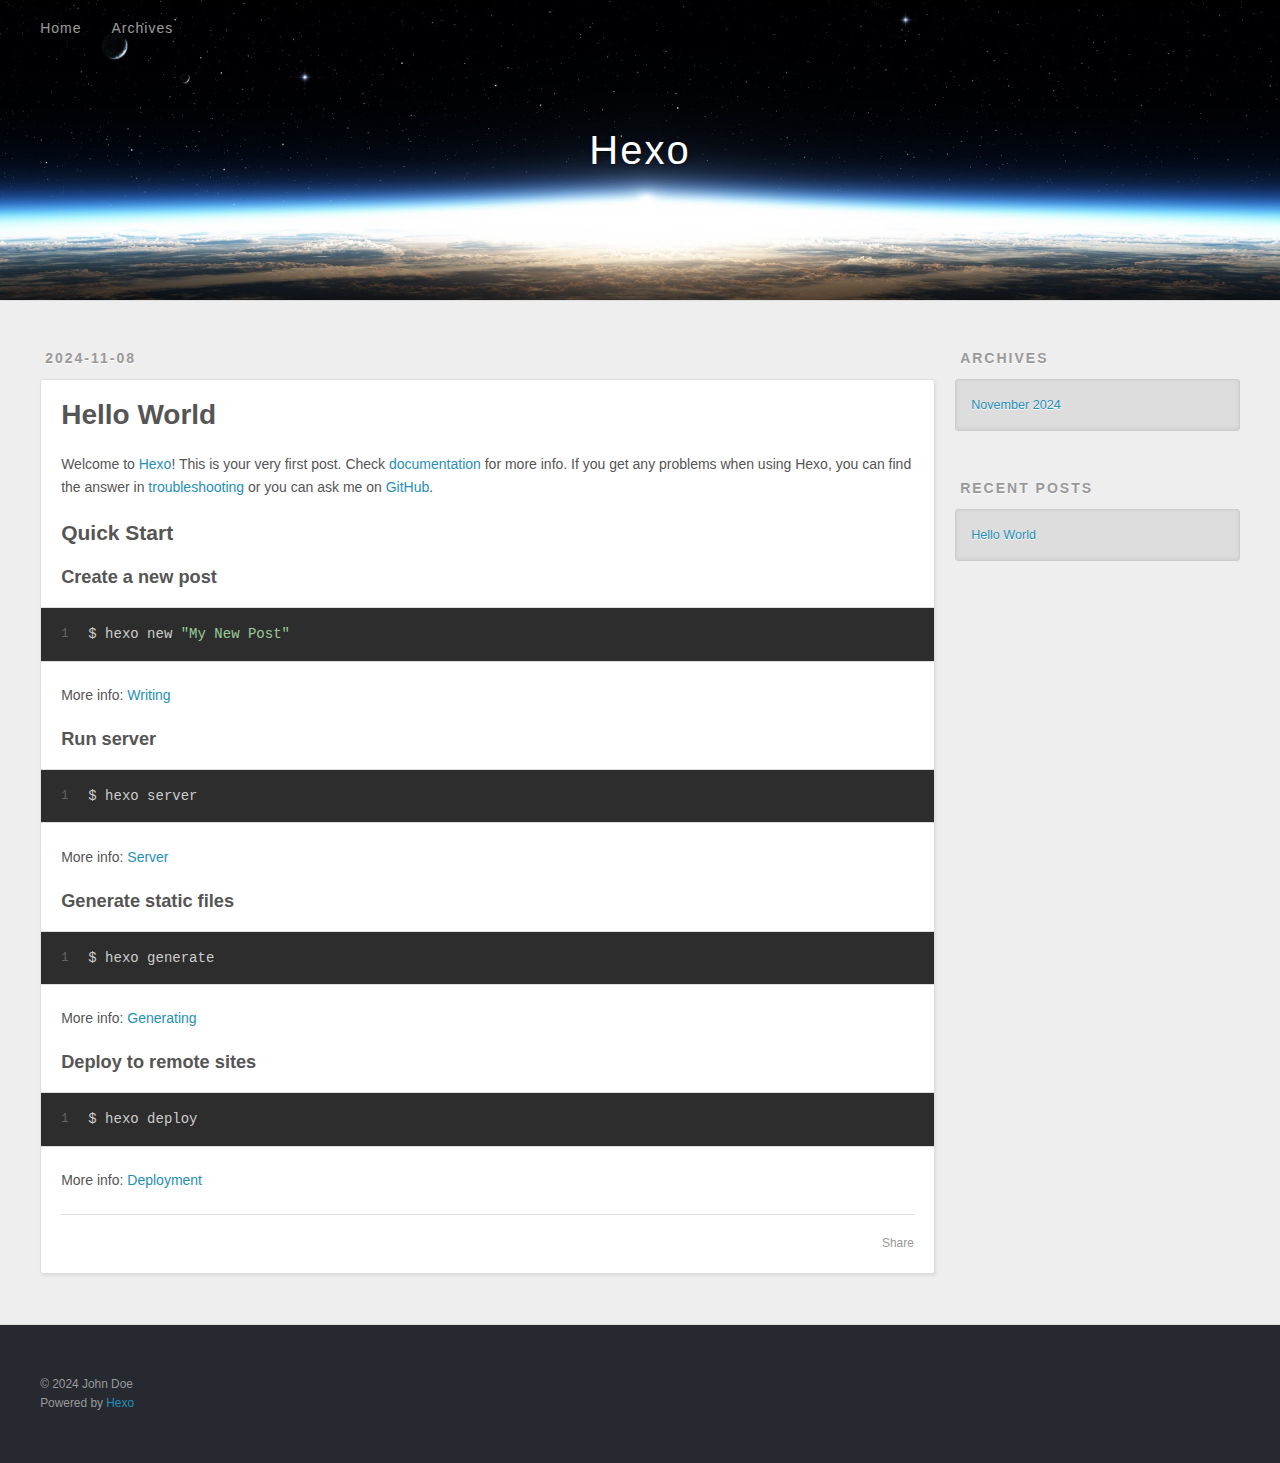
==== index.html @ 55f28c2e "Site updated: 2024-11-09 00:04:13" ====
<!DOCTYPE html>
<html>
<head>
  <meta charset="utf-8">
  
  
  <title>Hexo</title>
  <meta name="viewport" content="width=device-width, initial-scale=1, shrink-to-fit=no">
  <meta property="og:type" content="website">
<meta property="og:title" content="Hexo">
<meta property="og:url" content="http://example.com/index.html">
<meta property="og:site_name" content="Hexo">
<meta property="og:locale" content="en_US">
<meta property="article:author" content="John Doe">
<meta name="twitter:card" content="summary">
  
    <link rel="alternate" href="/atom.xml" title="Hexo" type="application/atom+xml">
  
  
    <link rel="shortcut icon" href="/favicon.png">
  
  
  
<link rel="stylesheet" href="/css/style.css">

  
    
<link rel="stylesheet" href="/fancybox/jquery.fancybox.min.css">

  
  
<meta name="generator" content="Hexo 7.3.0"></head>

<body>
  <div id="container">
    <div id="wrap">
      <header id="header">
  <div id="banner"></div>
  <div id="header-outer" class="outer">
    <div id="header-title" class="inner">
      <h1 id="logo-wrap">
        <a href="/" id="logo">Hexo</a>
      </h1>
      
    </div>
    <div id="header-inner" class="inner">
      <nav id="main-nav">
        <a id="main-nav-toggle" class="nav-icon"><span class="fa fa-bars"></span></a>
        
          <a class="main-nav-link" href="/">Home</a>
        
          <a class="main-nav-link" href="/archives">Archives</a>
        
      </nav>
      <nav id="sub-nav">
        
        
          <a class="nav-icon" href="/atom.xml" title="RSS Feed"><span class="fa fa-rss"></span></a>
        
        <a class="nav-icon nav-search-btn" title="Search"><span class="fa fa-search"></span></a>
      </nav>
      <div id="search-form-wrap">
        <form action="//google.com/search" method="get" accept-charset="UTF-8" class="search-form"><input type="search" name="q" class="search-form-input" placeholder="Search"><button type="submit" class="search-form-submit">&#xF002;</button><input type="hidden" name="sitesearch" value="http://example.com"></form>
      </div>
    </div>
  </div>
</header>

      <div class="outer">
        <section id="main">
  
    <article id="post-hello-world" class="h-entry article article-type-post" itemprop="blogPost" itemscope itemtype="https://schema.org/BlogPosting">
  <div class="article-meta">
    <a href="/2024/11/08/hello-world/" class="article-date">
  <time class="dt-published" datetime="2024-11-08T14:28:23.546Z" itemprop="datePublished">2024-11-08</time>
</a>
    
  </div>
  <div class="article-inner">
    
    
      <header class="article-header">
        
  
    <h1 itemprop="name">
      <a class="p-name article-title" href="/2024/11/08/hello-world/">Hello World</a>
    </h1>
  

      </header>
    
    <div class="e-content article-entry" itemprop="articleBody">
      
        <p>Welcome to <a target="_blank" rel="noopener" href="https://hexo.io/">Hexo</a>! This is your very first post. Check <a target="_blank" rel="noopener" href="https://hexo.io/docs/">documentation</a> for more info. If you get any problems when using Hexo, you can find the answer in <a target="_blank" rel="noopener" href="https://hexo.io/docs/troubleshooting.html">troubleshooting</a> or you can ask me on <a target="_blank" rel="noopener" href="https://github.com/hexojs/hexo/issues">GitHub</a>.</p>
<h2 id="Quick-Start"><a href="#Quick-Start" class="headerlink" title="Quick Start"></a>Quick Start</h2><h3 id="Create-a-new-post"><a href="#Create-a-new-post" class="headerlink" title="Create a new post"></a>Create a new post</h3><figure class="highlight bash"><table><tr><td class="gutter"><pre><span class="line">1</span><br></pre></td><td class="code"><pre><span class="line">$ hexo new <span class="string">&quot;My New Post&quot;</span></span><br></pre></td></tr></table></figure>

<p>More info: <a target="_blank" rel="noopener" href="https://hexo.io/docs/writing.html">Writing</a></p>
<h3 id="Run-server"><a href="#Run-server" class="headerlink" title="Run server"></a>Run server</h3><figure class="highlight bash"><table><tr><td class="gutter"><pre><span class="line">1</span><br></pre></td><td class="code"><pre><span class="line">$ hexo server</span><br></pre></td></tr></table></figure>

<p>More info: <a target="_blank" rel="noopener" href="https://hexo.io/docs/server.html">Server</a></p>
<h3 id="Generate-static-files"><a href="#Generate-static-files" class="headerlink" title="Generate static files"></a>Generate static files</h3><figure class="highlight bash"><table><tr><td class="gutter"><pre><span class="line">1</span><br></pre></td><td class="code"><pre><span class="line">$ hexo generate</span><br></pre></td></tr></table></figure>

<p>More info: <a target="_blank" rel="noopener" href="https://hexo.io/docs/generating.html">Generating</a></p>
<h3 id="Deploy-to-remote-sites"><a href="#Deploy-to-remote-sites" class="headerlink" title="Deploy to remote sites"></a>Deploy to remote sites</h3><figure class="highlight bash"><table><tr><td class="gutter"><pre><span class="line">1</span><br></pre></td><td class="code"><pre><span class="line">$ hexo deploy</span><br></pre></td></tr></table></figure>

<p>More info: <a target="_blank" rel="noopener" href="https://hexo.io/docs/one-command-deployment.html">Deployment</a></p>

      
    </div>
    <footer class="article-footer">
      <a data-url="http://example.com/2024/11/08/hello-world/" data-id="cm38u1qbd0000d4v806zza803" data-title="Hello World" class="article-share-link"><span class="fa fa-share">Share</span></a>
      
      
      
    </footer>
  </div>
  
</article>



  


</section>
        
          <aside id="sidebar">
  
    

  
    

  
    
  
    
  <div class="widget-wrap">
    <h3 class="widget-title">Archives</h3>
    <div class="widget">
      <ul class="archive-list"><li class="archive-list-item"><a class="archive-list-link" href="/archives/2024/11/">November 2024</a></li></ul>
    </div>
  </div>


  
    
  <div class="widget-wrap">
    <h3 class="widget-title">Recent Posts</h3>
    <div class="widget">
      <ul>
        
          <li>
            <a href="/2024/11/08/hello-world/">Hello World</a>
          </li>
        
      </ul>
    </div>
  </div>

  
</aside>
        
      </div>
      <footer id="footer">
  
  <div class="outer">
    <div id="footer-info" class="inner">
      
      &copy; 2024 John Doe<br>
      Powered by <a href="https://hexo.io/" target="_blank">Hexo</a>
    </div>
  </div>
</footer>

    </div>
    <nav id="mobile-nav">
  
    <a href="/" class="mobile-nav-link">Home</a>
  
    <a href="/archives" class="mobile-nav-link">Archives</a>
  
</nav>
    


<script src="/js/jquery-3.6.4.min.js"></script>



  
<script src="/fancybox/jquery.fancybox.min.js"></script>




<script src="/js/script.js"></script>





  </div>
</body>
</html>
---- css/style.css ----
body {
  width: 100%;
}
body:before,
body:after {
  content: "";
  display: table;
}
body:after {
  clear: both;
}
html,
body,
div,
span,
applet,
object,
iframe,
h1,
h2,
h3,
h4,
h5,
h6,
p,
blockquote,
pre,
a,
abbr,
acronym,
address,
big,
cite,
code,
del,
dfn,
em,
img,
ins,
kbd,
q,
s,
samp,
small,
strike,
strong,
sub,
sup,
tt,
var,
dl,
dt,
dd,
ol,
ul,
li,
fieldset,
form,
label,
legend,
table,
caption,
tbody,
tfoot,
thead,
tr,
th,
td {
  margin: 0;
  padding: 0;
  border: 0;
  outline: 0;
  font-weight: inherit;
  font-style: inherit;
  font-family: inherit;
  font-size: 100%;
  vertical-align: baseline;
}
body {
  line-height: 1;
  color: #000;
  background: #fff;
}
ol,
ul {
  list-style: none;
}
table {
  border-collapse: separate;
  border-spacing: 0;
  vertical-align: middle;
}
caption,
th,
td {
  text-align: left;
  font-weight: normal;
  vertical-align: middle;
}
a img {
  border: none;
}
input,
button {
  margin: 0;
  padding: 0;
}
input::-moz-focus-inner,
button::-moz-focus-inner {
  border: 0;
  padding: 0;
}
html,
body,
#container {
  height: 100%;
}
body {
  background: #eee;
  font: 14px -apple-system, BlinkMacSystemFont, "Segoe UI", "Roboto", "Oxygen", "Ubuntu", "Cantarell", "Fira Sans", "Droid Sans", "Helvetica Neue", sans-serif;
  -webkit-text-size-adjust: 100%;
}
.outer {
  max-width: 1220px;
  margin: 0 auto;
  padding: 0 20px;
}
.outer:before,
.outer:after {
  content: "";
  display: table;
}
.outer:after {
  clear: both;
}
.inner {
  display: inline;
  float: left;
  width: 98.33333333333333%;
  margin: 0 0.833333333333333%;
}
.left,
.alignleft {
  float: left;
}
.right,
.alignright {
  float: right;
}
.clear {
  clear: both;
}
#container {
  position: relative;
}
.mobile-nav-on {
  overflow: hidden;
}
#wrap {
  height: 100%;
  width: 100%;
  position: absolute;
  top: 0;
  left: 0;
  -webkit-transition: 0.2s ease-out;
  -moz-transition: 0.2s ease-out;
  -ms-transition: 0.2s ease-out;
  transition: 0.2s ease-out;
  z-index: 1;
  background: #eee;
}
.mobile-nav-on #wrap {
  left: 280px;
}
@media screen and (min-width: 768px) {
  #main {
    display: inline;
    float: left;
    width: 73.33333333333333%;
    margin: 0 0.833333333333333%;
  }
}
.article-date,
.article-category-link,
.archive-year,
.widget-title {
  text-decoration: none;
  text-transform: uppercase;
  letter-spacing: 2px;
  color: #999;
  margin-bottom: 1em;
  margin-left: 5px;
  line-height: 1em;
  text-shadow: 0 1px #fff;
  font-weight: bold;
}
.article-inner,
.archive-article-inner {
  background: #fff;
  -webkit-box-shadow: 1px 2px 3px #ddd;
  box-shadow: 1px 2px 3px #ddd;
  border: 1px solid #ddd;
  border-radius: 3px;
}
.article-entry h1,
.widget h1 {
  font-size: 2em;
}
.article-entry h2,
.widget h2 {
  font-size: 1.5em;
}
.article-entry h3,
.widget h3 {
  font-size: 1.3em;
}
.article-entry h4,
.widget h4 {
  font-size: 1.2em;
}
.article-entry h5,
.widget h5 {
  font-size: 1em;
}
.article-entry h6,
.widget h6 {
  font-size: 1em;
  color: #999;
}
.article-entry hr,
.widget hr {
  border: 1px dashed #ddd;
}
.article-entry strong,
.widget strong {
  font-weight: bold;
}
.article-entry em,
.widget em,
.article-entry cite,
.widget cite {
  font-style: italic;
}
.article-entry sup,
.widget sup,
.article-entry sub,
.widget sub {
  font-size: 0.75em;
  line-height: 0;
  position: relative;
  vertical-align: baseline;
}
.article-entry sup,
.widget sup {
  top: -0.5em;
}
.article-entry sub,
.widget sub {
  bottom: -0.2em;
}
.article-entry small,
.widget small {
  font-size: 0.85em;
}
.article-entry acronym,
.widget acronym,
.article-entry abbr,
.widget abbr {
  border-bottom: 1px dotted;
}
.article-entry ul,
.widget ul,
.article-entry ol,
.widget ol,
.article-entry dl,
.widget dl {
  margin: 0 20px;
  line-height: 1.6em;
}
.article-entry ul ul,
.widget ul ul,
.article-entry ol ul,
.widget ol ul,
.article-entry ul ol,
.widget ul ol,
.article-entry ol ol,
.widget ol ol {
  margin-top: 0;
  margin-bottom: 0;
}
.article-entry ul,
.widget ul {
  list-style: disc;
}
.article-entry ol,
.widget ol {
  list-style: decimal;
}
.article-entry dt,
.widget dt {
  font-weight: bold;
}
#header {
  height: 300px;
  position: relative;
  border-bottom: 1px solid #ddd;
}
#header:before,
#header:after {
  content: "";
  position: absolute;
  left: 0;
  right: 0;
  height: 40px;
}
#header:before {
  top: 0;
  background: -webkit-linear-gradient(rgba(0,0,0,0.2), transparent);
  background: -moz-linear-gradient(rgba(0,0,0,0.2), transparent);
  background: -ms-linear-gradient(rgba(0,0,0,0.2), transparent);
  background: linear-gradient(rgba(0,0,0,0.2), transparent);
}
#header:after {
  bottom: 0;
  background: -webkit-linear-gradient(transparent, rgba(0,0,0,0.2));
  background: -moz-linear-gradient(transparent, rgba(0,0,0,0.2));
  background: -ms-linear-gradient(transparent, rgba(0,0,0,0.2));
  background: linear-gradient(transparent, rgba(0,0,0,0.2));
}
#header-outer {
  height: 100%;
  position: relative;
}
#header-inner {
  position: relative;
  overflow: hidden;
}
#banner {
  position: absolute;
  top: 0;
  left: 0;
  width: 100%;
  height: 100%;
  background: url("images/banner.jpg") center #000;
  background-size: cover;
  z-index: -1;
}
#header-title {
  text-align: center;
  height: 40px;
  position: absolute;
  top: 50%;
  left: 0;
  margin-top: -20px;
}
#logo,
#subtitle {
  text-decoration: none;
  color: #fff;
  font-weight: 300;
  text-shadow: 0 1px 4px rgba(0,0,0,0.3);
}
#logo {
  font-size: 40px;
  line-height: 40px;
  letter-spacing: 2px;
}
#subtitle {
  font-size: 16px;
  line-height: 16px;
  letter-spacing: 1px;
}
#subtitle-wrap {
  margin-top: 16px;
}
#main-nav {
  float: left;
  margin-left: -15px;
}
.nav-icon,
.main-nav-link {
  float: left;
  color: #fff;
  opacity: 0.6;
  text-decoration: none;
  text-shadow: 0 1px rgba(0,0,0,0.2);
  -webkit-transition: opacity 0.2s;
  -moz-transition: opacity 0.2s;
  -ms-transition: opacity 0.2s;
  transition: opacity 0.2s;
  display: block;
  padding: 20px 15px;
}
.nav-icon:hover,
.main-nav-link:hover {
  opacity: 1;
}
.nav-icon {
  text-align: center;
  font-size: 14px;
  width: 14px;
  height: 14px;
  padding: 20px 15px;
  position: relative;
  cursor: pointer;
}
.main-nav-link {
  font-weight: 300;
  letter-spacing: 1px;
}
@media screen and (max-width: 479px) {
  .main-nav-link {
    display: none;
  }
}
#main-nav-toggle {
  display: none;
}
@media screen and (max-width: 479px) {
  #main-nav-toggle {
    display: block;
  }
}
#sub-nav {
  float: right;
  margin-right: -15px;
}
#search-form-wrap {
  position: absolute;
  top: 15px;
  width: 150px;
  height: 30px;
  right: -150px;
  opacity: 0;
  -webkit-transition: 0.2s ease-out;
  -moz-transition: 0.2s ease-out;
  -ms-transition: 0.2s ease-out;
  transition: 0.2s ease-out;
}
#search-form-wrap.on {
  opacity: 1;
  right: 0;
}
@media screen and (max-width: 479px) {
  #search-form-wrap {
    width: 100%;
    right: -100%;
  }
}
.search-form {
  position: absolute;
  top: 0;
  left: 0;
  right: 0;
  background: #fff;
  padding: 5px 15px;
  border-radius: 15px;
  -webkit-box-shadow: 0 0 10px rgba(0,0,0,0.3);
  box-shadow: 0 0 10px rgba(0,0,0,0.3);
}
.search-form-input {
  border: none;
  background: none;
  color: #555;
  width: 100%;
  font: 13px -apple-system, BlinkMacSystemFont, "Segoe UI", "Roboto", "Oxygen", "Ubuntu", "Cantarell", "Fira Sans", "Droid Sans", "Helvetica Neue", sans-serif;
  outline: none;
}
.search-form-input::-webkit-search-results-decoration,
.search-form-input::-webkit-search-cancel-button {
  -webkit-appearance: none;
}
.search-form-submit {
  position: absolute;
  top: 50%;
  right: 10px;
  margin-top: -7px;
  font: 13px ForkAwesome;
  border: none;
  background: none;
  color: #bbb;
  cursor: pointer;
}
.search-form-submit:hover,
.search-form-submit:focus {
  color: #777;
}
.article {
  margin: 50px 0;
}
.article-inner {
  overflow: hidden;
}
.article-meta:before,
.article-meta:after {
  content: "";
  display: table;
}
.article-meta:after {
  clear: both;
}
.article-date {
  float: left;
}
.article-category {
  float: left;
  line-height: 1em;
  color: #ccc;
  text-shadow: 0 1px #fff;
  margin-left: 8px;
}
.article-category:before {
  content: "\2022";
}
.article-category-link {
  margin: 0 12px 1em;
}
.article-header {
  padding: 20px 20px 0;
}
.article-title {
  text-decoration: none;
  font-size: 2em;
  font-weight: bold;
  color: #555;
  line-height: 1.1em;
  -webkit-transition: color 0.2s;
  -moz-transition: color 0.2s;
  -ms-transition: color 0.2s;
  transition: color 0.2s;
}
a.article-title:hover {
  color: #258fb8;
}
.article-entry {
  color: #555;
  padding: 0 20px;
}
.article-entry:before,
.article-entry:after {
  content: "";
  display: table;
}
.article-entry:after {
  clear: both;
}
.article-entry p,
.article-entry table {
  line-height: 1.6em;
  margin: 1.6em 0;
}
.article-entry h1,
.article-entry h2,
.article-entry h3,
.article-entry h4,
.article-entry h5,
.article-entry h6 {
  font-weight: bold;
}
.article-entry h1,
.article-entry h2,
.article-entry h3,
.article-entry h4,
.article-entry h5,
.article-entry h6 {
  line-height: 1.1em;
  margin: 1.1em 0;
}
.article-entry a {
  color: #258fb8;
  text-decoration: none;
}
.article-entry a:hover {
  text-decoration: underline;
}
.article-entry ul,
.article-entry ol,
.article-entry dl {
  margin-top: 1.6em;
  margin-bottom: 1.6em;
}
.article-entry img,
.article-entry video {
  max-width: 100%;
  height: auto;
  display: block;
  margin: auto;
}
.article-entry iframe {
  border: none;
}
.article-entry table {
  width: 100%;
  border-collapse: collapse;
  border-spacing: 0;
}
.article-entry th {
  font-weight: bold;
  border-bottom: 3px solid #ddd;
  padding-bottom: 0.5em;
}
.article-entry td {
  border-bottom: 1px solid #ddd;
  padding: 10px 0;
}
.article-entry blockquote {
  font-family: Georgia, "Times New Roman", serif;
  margin: 1.6em 20px;
  text-align: center;
}
.article-entry blockquote footer {
  font-size: 14px;
  margin: 1.6em 0;
  font-family: -apple-system, BlinkMacSystemFont, "Segoe UI", "Roboto", "Oxygen", "Ubuntu", "Cantarell", "Fira Sans", "Droid Sans", "Helvetica Neue", sans-serif;
}
.article-entry blockquote footer cite:before {
  content: "—";
  padding: 0 0.5em;
}
.article-entry .pullquote {
  text-align: left;
  width: 45%;
  margin: 0;
}
.article-entry .pullquote.left {
  margin-left: 0.5em;
  margin-right: 1em;
}
.article-entry .pullquote.right {
  margin-right: 0.5em;
  margin-left: 1em;
}
.article-entry .caption {
  color: #999;
  display: block;
  font-size: 0.9em;
  margin-top: 0.5em;
  position: relative;
  text-align: center;
}
.article-entry .video-container {
  position: relative;
  padding-top: 56.25%;
  height: 0;
  overflow: hidden;
}
.article-entry .video-container iframe,
.article-entry .video-container object,
.article-entry .video-container embed {
  position: absolute;
  top: 0;
  left: 0;
  width: 100%;
  height: 100%;
  margin-top: 0;
}
.article-more-link a {
  display: inline-block;
  line-height: 1em;
  padding: 6px 15px;
  border-radius: 15px;
  background: #eee;
  color: #999;
  text-shadow: 0 1px #fff;
  text-decoration: none;
}
.article-more-link a:hover {
  background: #258fb8;
  color: #fff;
  text-decoration: none;
  text-shadow: 0 1px #1e7293;
}
.article-footer {
  font-size: 0.85em;
  line-height: 1.6em;
  border-top: 1px solid #ddd;
  padding-top: 1.6em;
  margin: 0 20px 20px;
}
.article-footer:before,
.article-footer:after {
  content: "";
  display: table;
}
.article-footer:after {
  clear: both;
}
.article-footer a {
  color: #999;
  text-decoration: none;
}
.article-footer a:hover {
  color: #555;
}
.article-tag-list-item {
  float: left;
  margin-right: 10px;
}
.article-tag-list-link:before {
  content: "#";
}
.article-comment-link {
  float: right;
}
.article-comment-link:before {
  padding-right: 8px;
}
.article-share-link {
  cursor: pointer;
  float: right;
  margin-left: 20px;
}
.article-share-link:before {
  padding-right: 6px;
}
#article-nav {
  position: relative;
}
#article-nav:before,
#article-nav:after {
  content: "";
  display: table;
}
#article-nav:after {
  clear: both;
}
@media screen and (min-width: 768px) {
  #article-nav {
    margin: 50px 0;
  }
  #article-nav:before {
    width: 8px;
    height: 8px;
    position: absolute;
    top: 50%;
    left: 50%;
    margin-top: -4px;
    margin-left: -4px;
    content: "";
    border-radius: 50%;
    background: #ddd;
    -webkit-box-shadow: 0 1px 2px #fff;
    box-shadow: 0 1px 2px #fff;
  }
}
.article-nav-link-wrap {
  text-decoration: none;
  text-shadow: 0 1px #fff;
  color: #999;
  -webkit-box-sizing: border-box;
  -moz-box-sizing: border-box;
  box-sizing: border-box;
  margin-top: 50px;
  text-align: center;
  display: block;
}
.article-nav-link-wrap:hover {
  color: #555;
}
@media screen and (min-width: 768px) {
  .article-nav-link-wrap {
    width: 50%;
    margin-top: 0;
  }
}
@media screen and (min-width: 768px) {
  #article-nav-newer {
    float: left;
    text-align: right;
    padding-right: 20px;
  }
}
@media screen and (min-width: 768px) {
  #article-nav-older {
    float: right;
    text-align: left;
    padding-left: 20px;
  }
}
.article-nav-caption {
  text-transform: uppercase;
  letter-spacing: 2px;
  color: #ddd;
  line-height: 1em;
  font-weight: bold;
}
#article-nav-newer .article-nav-caption {
  margin-right: -2px;
}
.article-nav-title {
  font-size: 0.85em;
  line-height: 1.6em;
  margin-top: 0.5em;
}
.article-share-box {
  position: absolute;
  display: none;
  background: #fff;
  -webkit-box-shadow: 1px 2px 10px rgba(0,0,0,0.2);
  box-shadow: 1px 2px 10px rgba(0,0,0,0.2);
  border-radius: 3px;
  margin-left: -145px;
  overflow: hidden;
  z-index: 1;
}
.article-share-box.on {
  display: block;
}
.article-share-input {
  width: 100%;
  background: none;
  -webkit-box-sizing: border-box;
  -moz-box-sizing: border-box;
  box-sizing: border-box;
  font: 14px -apple-system, BlinkMacSystemFont, "Segoe UI", "Roboto", "Oxygen", "Ubuntu", "Cantarell", "Fira Sans", "Droid Sans", "Helvetica Neue", sans-serif;
  padding: 0 15px;
  color: #555;
  outline: none;
  border: 1px solid #ddd;
  border-radius: 3px 3px 0 0;
  height: 36px;
  line-height: 36px;
}
.article-share-links {
  background: #eee;
}
.article-share-links:before,
.article-share-links:after {
  content: "";
  display: table;
}
.article-share-links:after {
  clear: both;
}
.article-share-twitter,
.article-share-facebook,
.article-share-pinterest,
.article-share-linkedin {
  width: 50px;
  height: 36px;
  display: block;
  float: left;
  position: relative;
  color: #999;
  text-shadow: 0 1px #fff;
}
.article-share-twitter:before,
.article-share-facebook:before,
.article-share-pinterest:before,
.article-share-linkedin:before {
  font-size: 20px;
  width: 20px;
  height: 20px;
  position: absolute;
  top: 50%;
  left: 50%;
  margin-top: -10px;
  margin-left: -10px;
  text-align: center;
}
.article-share-twitter:hover,
.article-share-facebook:hover,
.article-share-pinterest:hover,
.article-share-linkedin:hover {
  color: #fff;
}
.article-share-twitter:hover {
  background: #00aced;
  text-shadow: 0 1px #008abe;
}
.article-share-facebook:hover {
  background: #3b5998;
  text-shadow: 0 1px #2f477a;
}
.article-share-pinterest:hover {
  background: #cb2027;
  text-shadow: 0 1px #a21a1f;
}
.article-share-linkedin:hover {
  background: #0077b5;
  text-shadow: 0 1px #005f91;
}
.article-gallery {
  background: #000;
  position: relative;
}
.article-gallery-photos {
  position: relative;
  overflow: hidden;
}
.article-gallery-img {
  display: none;
  max-width: 100%;
}
.article-gallery-img:first-child {
  display: block;
}
.article-gallery-img.loaded {
  position: absolute;
  display: block;
}
.article-gallery-img img {
  display: block;
  max-width: 100%;
  margin: 0 auto;
}
#comments {
  background: #fff;
  -webkit-box-shadow: 1px 2px 3px #ddd;
  box-shadow: 1px 2px 3px #ddd;
  padding: 20px;
  border: 1px solid #ddd;
  border-radius: 3px;
  margin: 50px 0;
}
#comments a {
  color: #258fb8;
}
.archives-wrap {
  margin: 50px 0;
}
.archives:before,
.archives:after {
  content: "";
  display: table;
}
.archives:after {
  clear: both;
}
.archive-year-wrap {
  margin-bottom: 1em;
}
.archives {
  -webkit-column-gap: 10px;
  -moz-column-gap: 10px;
  column-gap: 10px;
}
@media screen and (min-width: 480px) and (max-width: 767px) {
  .archives {
    -webkit-column-count: 2;
    -moz-column-count: 2;
    column-count: 2;
  }
}
@media screen and (min-width: 768px) {
  .archives {
    -webkit-column-count: 3;
    -moz-column-count: 3;
    column-count: 3;
  }
}
.archive-article {
  -webkit-column-break-inside: avoid;
  page-break-inside: avoid;
  overflow: hidden;
  break-inside: avoid-column;
}
.archive-article-inner {
  padding: 10px;
  margin-bottom: 15px;
}
.archive-article-title {
  text-decoration: none;
  font-weight: bold;
  color: #555;
  -webkit-transition: color 0.2s;
  -moz-transition: color 0.2s;
  -ms-transition: color 0.2s;
  transition: color 0.2s;
  line-height: 1.6em;
}
.archive-article-title:hover {
  color: #258fb8;
}
.archive-article-footer {
  margin-top: 1em;
}
.archive-article-date {
  color: #999;
  text-decoration: none;
  font-size: 0.85em;
  line-height: 1em;
  margin-bottom: 0.5em;
  display: block;
}
#page-nav {
  margin: 50px auto;
  background: #fff;
  -webkit-box-shadow: 1px 2px 3px #ddd;
  box-shadow: 1px 2px 3px #ddd;
  border: 1px solid #ddd;
  border-radius: 3px;
  text-align: center;
  color: #999;
  overflow: hidden;
}
#page-nav:before,
#page-nav:after {
  content: "";
  display: table;
}
#page-nav:after {
  clear: both;
}
#page-nav a,
#page-nav span {
  padding: 10px 20px;
  line-height: 1;
  height: 2ex;
}
#page-nav a {
  color: #999;
  text-decoration: none;
}
#page-nav a:hover {
  background: #999;
  color: #fff;
}
#page-nav .prev {
  float: left;
}
#page-nav .next {
  float: right;
}
#page-nav .page-number {
  display: inline-block;
}
@media screen and (max-width: 479px) {
  #page-nav .page-number {
    display: none;
  }
}
#page-nav .current {
  color: #555;
  font-weight: bold;
}
#page-nav .space {
  color: #ddd;
}
#footer {
  background: #262a30;
  padding: 50px 0;
  border-top: 1px solid #ddd;
  color: #999;
}
#footer a {
  color: #258fb8;
  text-decoration: none;
}
#footer a:hover {
  text-decoration: underline;
}
#footer-info {
  line-height: 1.6em;
  font-size: 0.85em;
}
.article-entry pre,
.article-entry .highlight {
  background: #2d2d2d;
  margin: 0 -20px;
  padding: 15px 20px;
  border-style: solid;
  border-color: #ddd;
  border-width: 1px 0;
  overflow: auto;
  color: #ccc;
  line-height: 22.400000000000002px;
}
.article-entry .highlight .gutter pre,
.article-entry .gist .gist-file .gist-data .line-numbers {
  color: #666;
  font-size: 0.85em;
}
.article-entry pre,
.article-entry code {
  font-family: "Source Code Pro", Consolas, Monaco, Menlo, Consolas, monospace;
}
.article-entry code {
  background: #eee;
  text-shadow: 0 1px #fff;
  padding: 0 0.3em;
}
.article-entry pre code {
  background: none;
  text-shadow: none;
  padding: 0;
}
.article-entry .highlight pre {
  border: none;
  margin: 0;
  padding: 0;
}
.article-entry .highlight table {
  margin: 0;
  width: auto;
}
.article-entry .highlight td {
  border: none;
  padding: 0;
}
.article-entry .highlight figcaption {
  font-size: 0.85em;
  color: #999;
  line-height: 1em;
  margin-bottom: 1em;
}
.article-entry .highlight figcaption:before,
.article-entry .highlight figcaption:after {
  content: "";
  display: table;
}
.article-entry .highlight figcaption:after {
  clear: both;
}
.article-entry .highlight figcaption a {
  float: right;
}
.article-entry .highlight .gutter {
  -moz-user-select: none;
  -ms-user-select: none;
  -webkit-user-select: none;
  -webkit-user-select: none;
  -moz-user-select: none;
  -ms-user-select: none;
  user-select: none;
}
.article-entry .highlight .gutter pre {
  text-align: right;
  padding-right: 20px;
}
.article-entry .highlight .line {
  height: 22.400000000000002px;
}
.article-entry .highlight .line.marked {
  background: #515151;
}
.article-entry .gist {
  margin: 0 -20px;
  border-style: solid;
  border-color: #ddd;
  border-width: 1px 0;
  background: #2d2d2d;
  padding: 15px 20px 15px 0;
}
.article-entry .gist .gist-file {
  border: none;
  font-family: "Source Code Pro", Consolas, Monaco, Menlo, Consolas, monospace;
  margin: 0;
}
.article-entry .gist .gist-file .gist-data {
  background: none;
  border: none;
}
.article-entry .gist .gist-file .gist-data .line-numbers {
  background: none;
  border: none;
  padding: 0 20px 0 0;
}
.article-entry .gist .gist-file .gist-data .line-data {
  padding: 0 !important;
}
.article-entry .gist .gist-file .highlight {
  margin: 0;
  padding: 0;
  border: none;
}
.article-entry .gist .gist-file .gist-meta {
  background: #2d2d2d;
  color: #999;
  font: 0.85em -apple-system, BlinkMacSystemFont, "Segoe UI", "Roboto", "Oxygen", "Ubuntu", "Cantarell", "Fira Sans", "Droid Sans", "Helvetica Neue", sans-serif;
  text-shadow: 0 0;
  padding: 0;
  margin-top: 1em;
  margin-left: 20px;
}
.article-entry .gist .gist-file .gist-meta a {
  color: #258fb8;
  font-weight: normal;
}
.article-entry .gist .gist-file .gist-meta a:hover {
  text-decoration: underline;
}
pre .comment,
pre .title {
  color: #999;
}
pre .variable,
pre .attribute,
pre .tag,
pre .regexp,
pre .ruby .constant,
pre .xml .tag .title,
pre .xml .pi,
pre .xml .doctype,
pre .html .doctype,
pre .css .id,
pre .css .class,
pre .css .pseudo {
  color: #f2777a;
}
pre .number,
pre .preprocessor,
pre .built_in,
pre .literal,
pre .params,
pre .constant {
  color: #f99157;
}
pre .class,
pre .ruby .class .title,
pre .css .rules .attribute {
  color: #9c9;
}
pre .string,
pre .value,
pre .inheritance,
pre .header,
pre .ruby .symbol,
pre .xml .cdata {
  color: #9c9;
}
pre .css .hexcolor {
  color: #6cc;
}
pre .function,
pre .python .decorator,
pre .python .title,
pre .ruby .function .title,
pre .ruby .title .keyword,
pre .perl .sub,
pre .javascript .title,
pre .coffeescript .title {
  color: #69c;
}
pre .keyword,
pre .javascript .function {
  color: #c9c;
}
@media screen and (max-width: 479px) {
  #mobile-nav {
    position: absolute;
    top: 0;
    left: 0;
    width: 280px;
    height: 100%;
    background: #191919;
    border-right: 1px solid #fff;
  }
}
@media screen and (max-width: 479px) {
  .mobile-nav-link {
    display: block;
    color: #999;
    text-decoration: none;
    padding: 15px 20px;
    font-weight: bold;
  }
  .mobile-nav-link:hover {
    color: #fff;
  }
}
@media screen and (min-width: 768px) {
  #sidebar {
    display: inline;
    float: left;
    width: 23.333333333333332%;
    margin: 0 0.833333333333333%;
  }
}
.widget-wrap {
  margin: 50px 0;
}
.widget {
  color: #777;
  text-shadow: 0 1px #fff;
  background: #ddd;
  -webkit-box-shadow: 0 -1px 4px #ccc inset;
  box-shadow: 0 -1px 4px #ccc inset;
  border: 1px solid #ccc;
  padding: 15px;
  border-radius: 3px;
}
.widget a {
  color: #258fb8;
  text-decoration: none;
}
.widget a:hover {
  text-decoration: underline;
}
.widget ul ul,
.widget ol ul,
.widget dl ul,
.widget ul ol,
.widget ol ol,
.widget dl ol,
.widget ul dl,
.widget ol dl,
.widget dl dl {
  margin-left: 15px;
  list-style: disc;
}
.widget {
  line-height: 1.6em;
  word-wrap: break-word;
  font-size: 0.9em;
}
.widget ul,
.widget ol {
  list-style: none;
  margin: 0;
}
.widget ul ul,
.widget ol ul,
.widget ul ol,
.widget ol ol {
  margin: 0 20px;
}
.widget ul ul,
.widget ol ul {
  list-style: disc;
}
.widget ul ol,
.widget ol ol {
  list-style: decimal;
}
.category-list-count,
.tag-list-count,
.archive-list-count {
  padding-left: 5px;
  color: #999;
  font-size: 0.85em;
}
.category-list-count:before,
.tag-list-count:before,
.archive-list-count:before {
  content: "(";
}
.category-list-count:after,
.tag-list-count:after,
.archive-list-count:after {
  content: ")";
}
.tagcloud a {
  margin-right: 5px;
  display: inline-block;
}
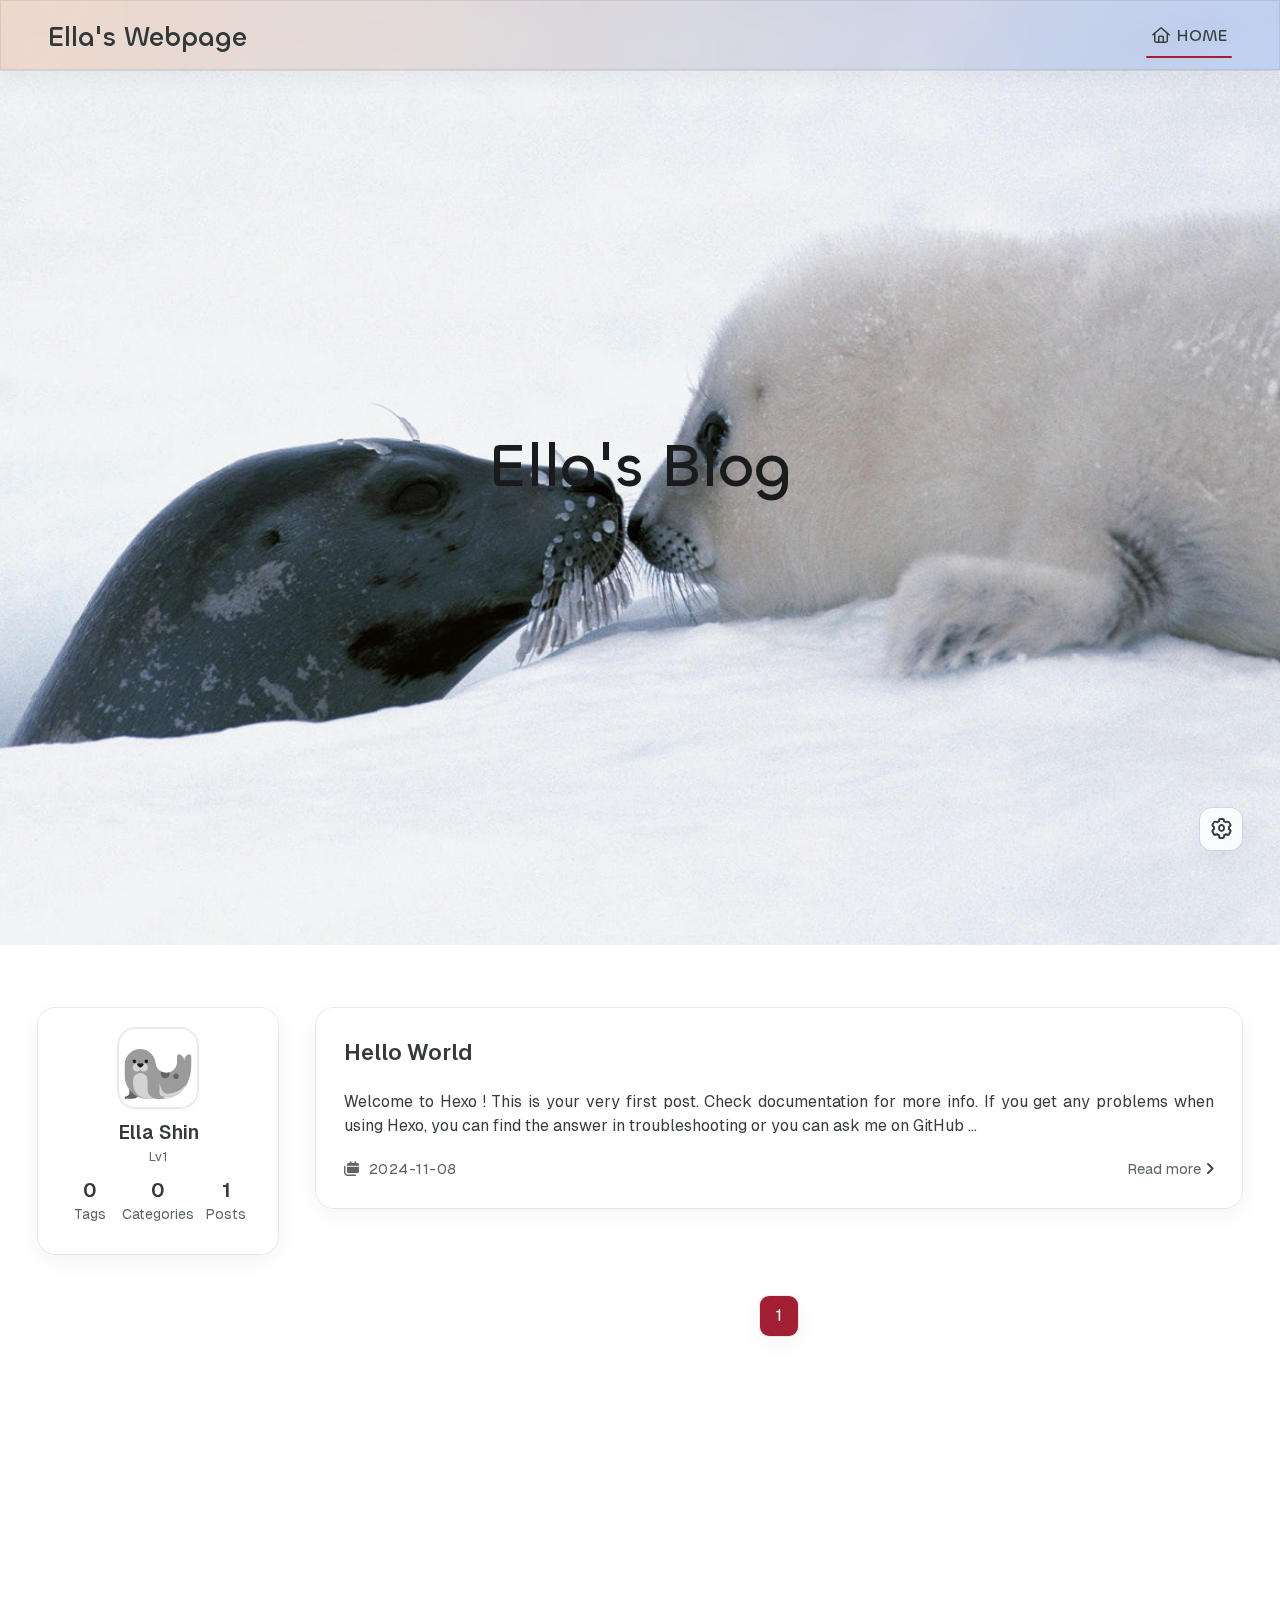
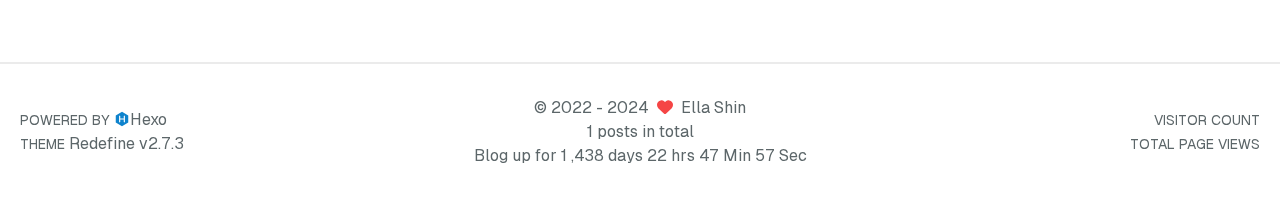
==== commit 55842b41: "Site updated: 2024-11-09 17:59:15" ====
--- a/index.html
+++ b/index.html
@@ -1,205 +1,630 @@
 <!DOCTYPE html>
-<html>
+<html lang="en">
 <head>
-  <meta charset="utf-8">
+    <meta charset="utf-8">
+    <meta name="viewport" content="width=device-width, initial-scale=1">
+    <meta name="keywords" content="Hexo Theme Redefine">
+    
+    <meta name="author" content="Ella Shin">
+    <!-- preconnect -->
+    <link rel="preconnect" href="https://fonts.googleapis.com">
+    <link rel="preconnect" href="https://fonts.gstatic.com" crossorigin>
+
+    
+    <!--- Seo Part-->
+    
+    <link rel="canonical" href="http://example.com/"/>
+    <meta name="robots" content="index,follow">
+    <meta name="googlebot" content="index,follow">
+    <meta name="revisit-after" content="1 days">
+    
+        <meta name="description" content="Lovely girl">
+<meta property="og:type" content="website">
+<meta property="og:title" content="Ella&#39;s Webpage">
+<meta property="og:url" content="http://example.com/index.html">
+<meta property="og:site_name" content="Ella&#39;s Webpage">
+<meta property="og:description" content="Lovely girl">
+<meta property="og:locale" content="en_US">
+<meta property="article:author" content="Ella Shin">
+<meta name="twitter:card" content="summary">
+    
+    
+    <!--- Icon Part-->
+    <link rel="icon" type="image/png" href="/images/greyseal.svg" sizes="192x192">
+    <link rel="apple-touch-icon" sizes="180x180" href="/images/greyseal.svg">
+    <meta name="theme-color" content="#A31F34">
+    <link rel="shortcut icon" href="/images/greyseal.svg">
+    <!--- Page Info-->
+    
+    <title>
+        
+            Ella&#39;s Webpage - Welcome to Ella&#39;s blog
+        
+    </title>
+
+    
+<link rel="stylesheet" href="/fonts/Chillax/chillax.css">
+
+
+    <!--- Inject Part-->
+    
+
+    
+<link rel="stylesheet" href="/css/style.css">
+
+
+    
+        
+<link rel="stylesheet" href="/assets/build/styles.css">
+
+    
+
+    
+<link rel="stylesheet" href="/fonts/GeistMono/geist-mono.css">
+
+    
+<link rel="stylesheet" href="/fonts/Geist/geist.css">
+
+    <!--- Font Part-->
+    
+    
+    
+    
+    
+    
+
+    <script id="hexo-configurations">
+    window.config = {"hostname":"example.com","root":"/","language":"en"};
+    window.theme = {"articles":{"style":{"font_size":"16px","line_height":1.5,"image_border_radius":"14px","image_alignment":"center","image_caption":false,"link_icon":true,"title_alignment":"left","headings_top_spacing":{"h1":"3.2rem","h2":"2.4rem","h3":"1.9rem","h4":"1.6rem","h5":"1.4rem","h6":"1.3rem"}},"word_count":{"enable":true,"count":true,"min2read":true},"author_label":{"enable":true,"auto":false,"list":[]},"code_block":{"copy":true,"style":"mac","highlight_theme":{"light":"github","dark":"vs2015"},"font":{"enable":false,"family":null,"url":null}},"toc":{"enable":true,"max_depth":3,"number":false,"expand":true,"init_open":true},"copyright":{"enable":true,"default":"cc_by_nc_sa"},"lazyload":true,"recommendation":{"enable":false,"title":"推荐阅读","limit":3,"mobile_limit":2,"placeholder":"/images/wallhaven-wqery6-light.webp","skip_dirs":[]}},"colors":{"primary":"#A31F34","secondary":null,"default_mode":"light"},"global":{"fonts":{"chinese":{"enable":false,"family":null,"url":null},"english":{"enable":false,"family":null,"url":null},"title":{"enable":false,"family":null,"url":null}},"content_max_width":"1000px","sidebar_width":"210px","hover":{"shadow":true,"scale":false},"scroll_progress":{"bar":false,"percentage":true},"website_counter":{"url":"https://cn.vercount.one/js","enable":true,"site_pv":true,"site_uv":true,"post_pv":true},"single_page":true,"preloader":{"enable":false,"custom_message":null},"open_graph":true,"google_analytics":{"enable":false,"id":null}},"home_banner":{"enable":true,"style":"fixed","image":{"light":"/images/seal2.jpg","dark":"/images/seal2.jpg"},"title":"Ella's Blog","subtitle":{"text":[],"hitokoto":{"enable":false,"show_author":false,"api":"https://v1.hitokoto.cn"},"typing_speed":100,"backing_speed":80,"starting_delay":500,"backing_delay":1500,"loop":true,"smart_backspace":true},"text_color":{"light":"#1a1b1c","dark":"#1a1b1c"},"text_style":{"title_size":"3.8rem","subtitle_size":"1.5rem","line_height":1.2},"custom_font":{"enable":false,"family":null,"url":null},"social_links":{"enable":false,"style":"default","links":{"github":null,"instagram":null,"zhihu":null,"twitter":null,"email":null},"qrs":{"weixin":null}}},"plugins":{"feed":{"enable":false},"aplayer":{"enable":false,"type":"fixed","audios":[{"name":null,"artist":null,"url":null,"cover":null,"lrc":null}]},"mermaid":{"enable":false,"version":"9.3.0"}},"version":"2.7.3","navbar":{"auto_hide":false,"color":{"left":"#f78736","right":"#367df7","transparency":35},"width":{"home":"1200px","pages":"1000px"},"links":{"Home":{"path":"/","icon":"fa-regular fa-house"}},"search":{"enable":false,"preload":true}},"page_templates":{"friends_column":2,"tags_style":"blur"},"home":{"sidebar":{"enable":true,"position":"left","first_item":"menu","announcement":null,"show_on_mobile":true,"links":null},"article_date_format":"auto","excerpt_length":200,"categories":{"enable":true,"limit":3},"tags":{"enable":true,"limit":3}},"footerStart":"2022/8/17 11:45:14"};
+    window.lang_ago = {"second":"%s seconds ago","minute":"%s minutes ago","hour":"%s hours ago","day":"%s days ago","week":"%s weeks ago","month":"%s months ago","year":"%s years ago"};
+    window.data = {"masonry":false};
+  </script>
+    
+    <!--- Fontawesome Part-->
+    
+<link rel="stylesheet" href="/fontawesome/fontawesome.min.css">
+
+    
+<link rel="stylesheet" href="/fontawesome/brands.min.css">
+
+    
+<link rel="stylesheet" href="/fontawesome/solid.min.css">
+
+    
+<link rel="stylesheet" href="/fontawesome/regular.min.css">
+
+    
+    
+    
+    
+<meta name="generator" content="Hexo 7.3.0"></head>
+
+
+<body>
+<div class="progress-bar-container">
+    
+
+    
+        <span class="pjax-progress-bar"></span>
+<!--        <span class="swup-progress-icon">-->
+<!--            <i class="fa-solid fa-circle-notch fa-spin"></i>-->
+<!--        </span>-->
+    
+</div>
+
+
+
+<main class="page-container" id="swup">
+
+    
+        
+    <style>
+        .home-banner-container {
+            background: none !important;
+        }
+        .home-article-item,
+        .sidebar-links,
+        .sidebar-content,
+        a.page-number,
+        a.extend,
+        .sidebar-links .links:hover,
+        .right-bottom-tools,
+        footer.footer {
+            background-color: var(--background-color-transparent-80) !important;
+        }
+        .right-bottom-tools:hover,
+        a.page-number:hover,
+        a.extend:hover {
+            background-color: var(--primary-color) !important;
+        }
+        .site-info,
+        .home-article-sticky-label {
+            background-color: var(--background-color-transparent-15) !important;
+        }
+        .home-article-sticky-label {
+            backdrop-filter: none !important;
+        }
+    </style>
+    <div class="home-banner-background transition-fade fixed top-0 left-0 w-screen h-screen scale-125 sm:scale-110 box-border will-change-transform bg-cover">
+        <img src="/images/seal2.jpg" alt="home-banner-background" class="w-full h-full object-cover dark:hidden">
+        <img src="/images/seal2.jpg" alt="home-banner-background" class="w-full h-full object-cover hidden dark:block">
+    </div>
+
+
+<div class="home-banner-container flex justify-center items-center transition-fade relative">
+    
+    <div class="content mt-8 flex flex-col justify-center items-center">
+        <div class="description flex flex-col justify-center items-center w-screen font-medium text-center"
+        
+        >
+            Ella's Blog
+            
+            
+                <p><i id="subtitle"></i></p>
+            
+        </div>
+        
+    </div>
+    <script>
+        const scrollToMain = ()=> {
+            console.log('scroll');
+            const target = document.querySelector('.main-content-container');
+            target.scrollIntoView({ behavior: 'smooth'});
+        }
+    </script>
+</div>
+    
+
+    <div class="main-content-container flex flex-col justify-between min-h-dvh">
+
+
+        <div class="main-content-header">
+            <header class="navbar-container px-6 md:px-12">
+    <div class="navbar-content transition-navbar has-home-banner">
+        <div class="left">
+            
+            <a class="logo-title" href="/">
+                <h1>
+                Ella&#39;s Webpage
+                </h1>
+            </a>
+        </div>
+
+        <div class="right">
+            <!-- PC -->
+            <div class="desktop">
+                <ul class="navbar-list">
+                    
+                        
+                            
+
+                            <li class="navbar-item">
+                                <!-- Menu -->
+                                <a class="active"
+                                   href="/"
+                                        >
+                                    <i class="fa-regular fa-house fa-fw"></i>
+                                    HOME
+                                    
+                                </a>
+
+                                <!-- Submenu -->
+                                
+                            </li>
+                    
+                    
+                </ul>
+            </div>
+            <!-- Mobile -->
+            <div class="mobile">
+                
+                <div class="icon-item navbar-bar">
+                    <div class="navbar-bar-middle"></div>
+                </div>
+            </div>
+        </div>
+    </div>
+
+    <!-- Mobile sheet -->
+    <div class="navbar-drawer h-dvh w-full absolute top-0 left-0 bg-background-color flex flex-col justify-between">
+        <ul class="drawer-navbar-list flex flex-col px-4 justify-center items-start">
+            
+                
+                    
+
+                    <li class="drawer-navbar-item text-base my-1.5 flex flex-col w-full">
+                        
+                        <a class="py-1.5 px-2 flex flex-row items-center justify-between gap-1 hover:!text-primary active:!text-primary text-2xl font-semibold group border-b border-border-color hover:border-primary w-full active"
+                           href="/"
+                        >
+                            <span>
+                                HOME
+                            </span>
+                            
+                                <i class="fa-regular fa-house fa-sm fa-fw"></i>
+                            
+                        </a>
+                        
+
+                        
+                    </li>
+            
+
+            
+            
+        </ul>
+
+        <div class="statistics flex justify-around my-2.5">
+    <a class="item tag-count-item flex flex-col justify-center items-center w-20" href="/tags">
+        <div class="number text-2xl sm:text-xl text-second-text-color font-semibold">0</div>
+        <div class="label text-third-text-color text-sm">Tags</div>
+    </a>
+    <a class="item tag-count-item flex flex-col justify-center items-center w-20" href="/categories">
+        <div class="number text-2xl sm:text-xl text-second-text-color font-semibold">0</div>
+        <div class="label text-third-text-color text-sm">Categories</div>
+    </a>
+    <a class="item tag-count-item flex flex-col justify-center items-center w-20" href="/archives">
+        <div class="number text-2xl sm:text-xl text-second-text-color font-semibold">1</div>
+        <div class="label text-third-text-color text-sm">Posts</div>
+    </a>
+</div>
+    </div>
+
+    <div class="window-mask"></div>
+
+</header>
+
+
+        </div>
+
+        <div class="main-content-body">
+
+            
+                <div class="home-sidebar-container">
+    <div class="sticky-container sticky">
+        
+        
+            
+            <div class="sidebar-content" >
+                <div class="avatar flex justify-center">
+    <img src="/images/greyseal.svg">
+</div>
+                <div class="author flex flex-col justify-center my-2.5 mx-0">
+    <div class="name">Ella Shin</div>
+    
+        <div class="label">Lv1</div>
+    
+</div>
+                <div class="statistics flex justify-around my-2.5">
+    <a class="item tag-count-item flex flex-col justify-center items-center w-20" href="/tags">
+        <div class="number text-2xl sm:text-xl text-second-text-color font-semibold">0</div>
+        <div class="label text-third-text-color text-sm">Tags</div>
+    </a>
+    <a class="item tag-count-item flex flex-col justify-center items-center w-20" href="/categories">
+        <div class="number text-2xl sm:text-xl text-second-text-color font-semibold">0</div>
+        <div class="label text-third-text-color text-sm">Categories</div>
+    </a>
+    <a class="item tag-count-item flex flex-col justify-center items-center w-20" href="/archives">
+        <div class="number text-2xl sm:text-xl text-second-text-color font-semibold">1</div>
+        <div class="label text-third-text-color text-sm">Posts</div>
+    </a>
+</div>
+            </div>
+        
+
+    </div>
+</div>
+
+            
+
+            <div class="main-content">
+
+                
+                    <div class="home-content-container">
+    <ul class="home-article-list">
+        
+            <li class="home-article-item">
+
+                
+
+                
+
+                
+                <div class="flex flex-col gap-5 px-7 pb-7 pt-7">
+                    <h3 class="home-article-title">
+                        <a href="/2024/11/08/hello-world/">
+                            Hello World
+                        </a>
+                    </h3>
+
+                    <div class="home-article-content markdown-body">
+                        
+                            
+                            Welcome to Hexo ! This is your very first post. Check documentation  for more info. If you get any problems when using Hexo, you can find the answer in troubleshooting  or you can ask me on GitHub ...
+                        
+                    </div>
+
+                    <div class="home-article-meta-info-container">
+    <div class="home-article-meta-info">
+        <span><i class="fa-solid fa-calendars"></i>&nbsp;
+            <span class="home-article-date" data-date="Fri Nov 08 2024 23:28:23 GMT+0900">
+                
+                    2024-11-08
+                
+            </span>
+        </span>
+        
+        
+    </div>
+
+    <a href="/2024/11/08/hello-world/">Read more<span class="seo-reader-text">Hello World</span>&nbsp;<i class="fa-solid fa-angle-right"></i></a>
+</div>
+
+                </div>
+            </li>
+        
+    </ul>
+
+    <div class="home-paginator px-7 py-5">
+        <div class="paginator">
+    <span class="page-number current">1</span>
+</div>
+
+    </div>
+</div>
+
+                    <div class="comment-container pjax"></div>
+                
+
+            </div>
+
+            
+
+        </div>
+
+        <div class="main-content-footer">
+            <footer class="footer mt-5 py-5 h-auto text-base text-third-text-color relative border-t-2 border-t-border-color">
+    <div class="info-container py-3 text-center">
+        
+        <div class="text-center">
+            &copy;
+            
+              <span>2022</span>
+              -
+            
+            2024&nbsp;&nbsp;<i class="fa-solid fa-heart fa-beat" style="--fa-animation-duration: 0.5s; color: #f54545"></i>&nbsp;&nbsp;<a href="/">Ella Shin</a>
+            
+                
+                <p class="post-count space-x-0.5">
+                    <span>
+                        1 posts in total
+                    </span>
+                    
+                </p>
+            
+        </div>
+        
+            <script data-swup-reload-script src="https://cn.vercount.one/js"></script>
+            <div class="relative text-center lg:absolute lg:right-[20px] lg:top-1/2 lg:-translate-y-1/2 lg:text-right">
+                
+                    <span id="busuanzi_container_site_uv" class="lg:!block">
+                        <span class="text-sm">VISITOR COUNT</span>
+                        <span id="busuanzi_value_site_uv"></span>
+                    </span>
+                
+                
+                    <span id="busuanzi_container_site_pv" class="lg:!block">
+                        <span class="text-sm">TOTAL PAGE VIEWS</span>
+                        <span id="busuanzi_value_site_pv"></span>
+                    </span>
+                
+            </div>
+        
+        <div class="relative text-center lg:absolute lg:left-[20px] lg:top-1/2 lg:-translate-y-1/2 lg:text-left">
+            <span class="lg:block text-sm">POWERED BY <?xml version="1.0" encoding="utf-8"?><!DOCTYPE svg PUBLIC "-//W3C//DTD SVG 1.1//EN" "http://www.w3.org/Graphics/SVG/1.1/DTD/svg11.dtd"><svg class="relative top-[2px] inline-block align-baseline" version="1.1" id="圖層_1" xmlns="http://www.w3.org/2000/svg" xmlns:xlink="http://www.w3.org/1999/xlink" x="0px" y="0px" width="1rem" height="1rem" viewBox="0 0 512 512" enable-background="new 0 0 512 512" xml:space="preserve"><path fill="#0E83CD" d="M256.4,25.8l-200,115.5L56,371.5l199.6,114.7l200-115.5l0.4-230.2L256.4,25.8z M349,354.6l-18.4,10.7l-18.6-11V275H200v79.6l-18.4,10.7l-18.6-11v-197l18.5-10.6l18.5,10.8V237h112v-79.6l18.5-10.6l18.5,10.8V354.6z"/></svg><a target="_blank" class="text-base" href="https://hexo.io">Hexo</a></span>
+            <span class="text-sm lg:block">THEME&nbsp;<a class="text-base" target="_blank" href="https://github.com/EvanNotFound/hexo-theme-redefine">Redefine v2.7.3</a></span>
+        </div>
+        
+        
+            <div>
+                Blog up for <span class="odometer" id="runtime_days" ></span> days <span class="odometer" id="runtime_hours"></span> hrs <span class="odometer" id="runtime_minutes"></span> Min <span class="odometer" id="runtime_seconds"></span> Sec
+            </div>
+        
+        
+            <script data-swup-reload-script>
+                try {
+                    function odometer_init() {
+                    const elements = document.querySelectorAll('.odometer');
+                    elements.forEach(el => {
+                        new Odometer({
+                            el,
+                            format: '( ddd).dd',
+                            duration: 200
+                        });
+                    });
+                    }
+                    odometer_init();
+                } catch (error) {}
+            </script>
+        
+        
+        
+    </div>  
+</footer>
+        </div>
+    </div>
+
+    
+
+    <div class="right-side-tools-container">
+        <div class="side-tools-container">
+    <ul class="hidden-tools-list">
+        <li class="right-bottom-tools tool-font-adjust-plus flex justify-center items-center">
+            <i class="fa-regular fa-magnifying-glass-plus"></i>
+        </li>
+
+        <li class="right-bottom-tools tool-font-adjust-minus flex justify-center items-center">
+            <i class="fa-regular fa-magnifying-glass-minus"></i>
+        </li>
+
+        <li class="right-bottom-tools tool-dark-light-toggle flex justify-center items-center">
+            <i class="fa-regular fa-moon"></i>
+        </li>
+
+        <!-- rss -->
+        
+
+        
+
+        <li class="right-bottom-tools tool-scroll-to-bottom flex justify-center items-center">
+            <i class="fa-regular fa-arrow-down"></i>
+        </li>
+    </ul>
+
+    <ul class="visible-tools-list">
+        <li class="right-bottom-tools toggle-tools-list flex justify-center items-center">
+            <i class="fa-regular fa-cog fa-spin"></i>
+        </li>
+        
+            <li class="right-bottom-tools tool-scroll-to-top flex justify-center items-center">
+                <i class="arrow-up fas fa-arrow-up"></i>
+                <span class="percent"></span>
+            </li>
+        
+        
+    </ul>
+</div>
+
+    </div>
+
+    <div class="image-viewer-container">
+    <img src="">
+</div>
+
+
+    
+
+</main>
+
+
+    
+<script src="/js/libs/Swup.min.js"></script>
+
+<script src="/js/libs/SwupSlideTheme.min.js"></script>
+
+<script src="/js/libs/SwupScriptsPlugin.min.js"></script>
+
+<script src="/js/libs/SwupProgressPlugin.min.js"></script>
+
+<script src="/js/libs/SwupScrollPlugin.min.js"></script>
+
+<script src="/js/libs/SwupPreloadPlugin.min.js"></script>
+
+<script>
+    const swup = new Swup({
+        plugins: [
+            new SwupScriptsPlugin({
+                optin: true,
+            }),
+            new SwupProgressPlugin(),
+            new SwupScrollPlugin({
+                offset: 80,
+            }),
+            new SwupSlideTheme({
+                mainElement: ".main-content-body",
+            }),
+            new SwupPreloadPlugin(),
+        ],
+        containers: ["#swup"],
+    });
+</script>
+
+
+
+
+
+
+
+
+<script src="/js/tools/imageViewer.js" type="module"></script>
+
+<script src="/js/utils.js" type="module"></script>
+
+<script src="/js/main.js" type="module"></script>
+
+<script src="/js/layouts/navbarShrink.js" type="module"></script>
+
+<script src="/js/tools/scrollTopBottom.js" type="module"></script>
+
+<script src="/js/tools/lightDarkSwitch.js" type="module"></script>
+
+<script src="/js/layouts/categoryList.js" type="module"></script>
+
+
+
+
+
+    
+<script src="/js/tools/codeBlock.js" type="module"></script>
+
+
+
+
+    
+<script src="/js/layouts/lazyload.js" type="module"></script>
+
+
+
+
+    
+<script src="/js/tools/runtime.js"></script>
+
+    
+<script src="/js/libs/odometer.min.js"></script>
+
+    
+<link rel="stylesheet" href="/assets/odometer-theme-minimal.css">
+
+
+
+
   
+<script src="/js/libs/Typed.min.js"></script>
+
   
-  <title>Hexo</title>
-  <meta name="viewport" content="width=device-width, initial-scale=1, shrink-to-fit=no">
-  <meta property="og:type" content="website">
-<meta property="og:title" content="Hexo">
-<meta property="og:url" content="http://example.com/index.html">
-<meta property="og:site_name" content="Hexo">
-<meta property="og:locale" content="en_US">
-<meta property="article:author" content="John Doe">
-<meta name="twitter:card" content="summary">
-  
-    <link rel="alternate" href="/atom.xml" title="Hexo" type="application/atom+xml">
-  
-  
-    <link rel="shortcut icon" href="/favicon.png">
-  
-  
-  
-<link rel="stylesheet" href="/css/style.css">
-
-  
-    
-<link rel="stylesheet" href="/fancybox/jquery.fancybox.min.css">
-
-  
-  
-<meta name="generator" content="Hexo 7.3.0"></head>
-
-<body>
-  <div id="container">
-    <div id="wrap">
-      <header id="header">
-  <div id="banner"></div>
-  <div id="header-outer" class="outer">
-    <div id="header-title" class="inner">
-      <h1 id="logo-wrap">
-        <a href="/" id="logo">Hexo</a>
-      </h1>
-      
-    </div>
-    <div id="header-inner" class="inner">
-      <nav id="main-nav">
-        <a id="main-nav-toggle" class="nav-icon"><span class="fa fa-bars"></span></a>
-        
-          <a class="main-nav-link" href="/">Home</a>
-        
-          <a class="main-nav-link" href="/archives">Archives</a>
-        
-      </nav>
-      <nav id="sub-nav">
-        
-        
-          <a class="nav-icon" href="/atom.xml" title="RSS Feed"><span class="fa fa-rss"></span></a>
-        
-        <a class="nav-icon nav-search-btn" title="Search"><span class="fa fa-search"></span></a>
-      </nav>
-      <div id="search-form-wrap">
-        <form action="//google.com/search" method="get" accept-charset="UTF-8" class="search-form"><input type="search" name="q" class="search-form-input" placeholder="Search"><button type="submit" class="search-form-submit">&#xF002;</button><input type="hidden" name="sitesearch" value="http://example.com"></form>
-      </div>
-    </div>
-  </div>
-</header>
-
-      <div class="outer">
-        <section id="main">
-  
-    <article id="post-hello-world" class="h-entry article article-type-post" itemprop="blogPost" itemscope itemtype="https://schema.org/BlogPosting">
-  <div class="article-meta">
-    <a href="/2024/11/08/hello-world/" class="article-date">
-  <time class="dt-published" datetime="2024-11-08T14:28:23.546Z" itemprop="datePublished">2024-11-08</time>
-</a>
-    
-  </div>
-  <div class="article-inner">
-    
-    
-      <header class="article-header">
-        
-  
-    <h1 itemprop="name">
-      <a class="p-name article-title" href="/2024/11/08/hello-world/">Hello World</a>
-    </h1>
-  
-
-      </header>
-    
-    <div class="e-content article-entry" itemprop="articleBody">
-      
-        <p>Welcome to <a target="_blank" rel="noopener" href="https://hexo.io/">Hexo</a>! This is your very first post. Check <a target="_blank" rel="noopener" href="https://hexo.io/docs/">documentation</a> for more info. If you get any problems when using Hexo, you can find the answer in <a target="_blank" rel="noopener" href="https://hexo.io/docs/troubleshooting.html">troubleshooting</a> or you can ask me on <a target="_blank" rel="noopener" href="https://github.com/hexojs/hexo/issues">GitHub</a>.</p>
-<h2 id="Quick-Start"><a href="#Quick-Start" class="headerlink" title="Quick Start"></a>Quick Start</h2><h3 id="Create-a-new-post"><a href="#Create-a-new-post" class="headerlink" title="Create a new post"></a>Create a new post</h3><figure class="highlight bash"><table><tr><td class="gutter"><pre><span class="line">1</span><br></pre></td><td class="code"><pre><span class="line">$ hexo new <span class="string">&quot;My New Post&quot;</span></span><br></pre></td></tr></table></figure>
-
-<p>More info: <a target="_blank" rel="noopener" href="https://hexo.io/docs/writing.html">Writing</a></p>
-<h3 id="Run-server"><a href="#Run-server" class="headerlink" title="Run server"></a>Run server</h3><figure class="highlight bash"><table><tr><td class="gutter"><pre><span class="line">1</span><br></pre></td><td class="code"><pre><span class="line">$ hexo server</span><br></pre></td></tr></table></figure>
-
-<p>More info: <a target="_blank" rel="noopener" href="https://hexo.io/docs/server.html">Server</a></p>
-<h3 id="Generate-static-files"><a href="#Generate-static-files" class="headerlink" title="Generate static files"></a>Generate static files</h3><figure class="highlight bash"><table><tr><td class="gutter"><pre><span class="line">1</span><br></pre></td><td class="code"><pre><span class="line">$ hexo generate</span><br></pre></td></tr></table></figure>
-
-<p>More info: <a target="_blank" rel="noopener" href="https://hexo.io/docs/generating.html">Generating</a></p>
-<h3 id="Deploy-to-remote-sites"><a href="#Deploy-to-remote-sites" class="headerlink" title="Deploy to remote sites"></a>Deploy to remote sites</h3><figure class="highlight bash"><table><tr><td class="gutter"><pre><span class="line">1</span><br></pre></td><td class="code"><pre><span class="line">$ hexo deploy</span><br></pre></td></tr></table></figure>
-
-<p>More info: <a target="_blank" rel="noopener" href="https://hexo.io/docs/one-command-deployment.html">Deployment</a></p>
-
-      
-    </div>
-    <footer class="article-footer">
-      <a data-url="http://example.com/2024/11/08/hello-world/" data-id="cm38u1qbd0000d4v806zza803" data-title="Hello World" class="article-share-link"><span class="fa fa-share">Share</span></a>
-      
-      
-      
-    </footer>
-  </div>
-  
-</article>
-
-
-
-  
-
-
-</section>
-        
-          <aside id="sidebar">
-  
-    
-
-  
-    
-
-  
-    
-  
-    
-  <div class="widget-wrap">
-    <h3 class="widget-title">Archives</h3>
-    <div class="widget">
-      <ul class="archive-list"><li class="archive-list-item"><a class="archive-list-link" href="/archives/2024/11/">November 2024</a></li></ul>
-    </div>
-  </div>
-
-
-  
-    
-  <div class="widget-wrap">
-    <h3 class="widget-title">Recent Posts</h3>
-    <div class="widget">
-      <ul>
-        
-          <li>
-            <a href="/2024/11/08/hello-world/">Hello World</a>
-          </li>
-        
-      </ul>
-    </div>
-  </div>
-
-  
-</aside>
-        
-      </div>
-      <footer id="footer">
-  
-  <div class="outer">
-    <div id="footer-info" class="inner">
-      
-      &copy; 2024 John Doe<br>
-      Powered by <a href="https://hexo.io/" target="_blank">Hexo</a>
-    </div>
-  </div>
-</footer>
-
-    </div>
-    <nav id="mobile-nav">
-  
-    <a href="/" class="mobile-nav-link">Home</a>
-  
-    <a href="/archives" class="mobile-nav-link">Archives</a>
-  
-</nav>
-    
-
-
-<script src="/js/jquery-3.6.4.min.js"></script>
-
-
-
-  
-<script src="/fancybox/jquery.fancybox.min.js"></script>
-
-
-
-
-<script src="/js/script.js"></script>
-
-
-
-
-
-  </div>
+<script src="/js/plugins/typed.js" type="module"></script>
+
+
+
+
+
+
+
+
+    
+<script src="/js/libs/anime.min.js"></script>
+
+
+
+
+
+    
+<script src="/js/tools/tocToggle.js" type="module" data-swup-reload-script=""></script>
+
+<script src="/js/layouts/toc.js" type="module" data-swup-reload-script=""></script>
+
+<script src="/js/plugins/tabs.js" type="module" data-swup-reload-script=""></script>
+
+
+
+
+<script src="/js/libs/moment-with-locales.min.js" data-swup-reload-script=""></script>
+
+
+<script src="/js/layouts/essays.js" type="module" data-swup-reload-script=""></script>
+
+
+
+
 </body>
-</html>+</html>
--- a/fonts/Chillax/chillax.css
+++ b/fonts/Chillax/chillax.css
@@ -0,0 +1,39 @@
+/**
+ * @license
+ *
+ * Font Family: Chillax
+ * Designed by: Manushi Parikh
+ * URL: https://www.fontshare.com/fonts/chillax
+ * © 2023 Indian Type Foundry
+ *
+ * Font Style:
+ * Chillax Variable(Variable font)
+ *
+*/
+
+
+/**
+* This is a variable font
+* You can controll variable axes as shown below:
+* font-variation-settings: 'wght' 700.0;
+*
+* available axes:
+
+* 'wght' (range from 200.0 to 700.0)
+
+*/
+
+@font-face {
+    font-family: 'Chillax-Variable';
+    src:local('Chillax-Variable'),
+        local('ChillaxVariable'),
+        local('Chillax Variable'),
+        local('Chillax'),
+        url('Chillax-Variable.woff2') format('woff2'),
+        url('Chillax-Variable.woff') format('woff'),
+        url('Chillax-Variable.ttf') format('truetype');
+    font-weight: 200 700;
+    font-display: swap;
+    font-style: normal;
+}
+
--- a/css/style.css
+++ b/css/style.css
@@ -1,1346 +1,10596 @@
+@tailwind base;
+@tailwind components;
+@tailwind utilities;
+.title-hover-animation {
+  display: inline-block;
+  position: relative;
+  border-bottom: none;
+  line-height: 1.3;
+  vertical-align: top;
+  color: var(--second-text-color);
+}
+.title-hover-animation::before {
+  content: '';
+  position: absolute;
+  width: 100%;
+  height: 2px;
+  bottom: -4px;
+  left: 0;
+  background-color: var(--second-text-color);
+  visibility: hidden;
+  transform: scaleX(0);
+  transition-property: color, background, box-shadow, border-color, visibility, transform;
+  transition-delay: 0s, 0s, 0s, 0s, 0s, 0s;
+  transition-duration: 0.2s, 0.2s, 0.2s, 0.2s, 0.2s, 0.2s;
+  transition-timing-function: ease, ease, ease, ease, ease-in-out, ease-in-out;
+}
+@-moz-keyframes fade-in-down {
+  0% {
+    opacity: 0;
+    transform: translateY(-50px);
+  }
+  100% {
+    opacity: 1;
+    transform: translateY(0);
+  }
+}
+@-webkit-keyframes fade-in-down {
+  0% {
+    opacity: 0;
+    transform: translateY(-50px);
+  }
+  100% {
+    opacity: 1;
+    transform: translateY(0);
+  }
+}
+@-o-keyframes fade-in-down {
+  0% {
+    opacity: 0;
+    transform: translateY(-50px);
+  }
+  100% {
+    opacity: 1;
+    transform: translateY(0);
+  }
+}
+@keyframes fade-in-down {
+  0% {
+    opacity: 0;
+    transform: translateY(-50px);
+  }
+  100% {
+    opacity: 1;
+    transform: translateY(0);
+  }
+}
+@-moz-keyframes icon-animate {
+  0%, 100% {
+    transform: scale(1);
+  }
+  10%, 30% {
+    transform: scale(0.88);
+  }
+  20%, 40%, 60%, 80% {
+    transform: scale(1.08);
+  }
+  50%, 70% {
+    transform: scale(1.08);
+  }
+}
+@-webkit-keyframes icon-animate {
+  0%, 100% {
+    transform: scale(1);
+  }
+  10%, 30% {
+    transform: scale(0.88);
+  }
+  20%, 40%, 60%, 80% {
+    transform: scale(1.08);
+  }
+  50%, 70% {
+    transform: scale(1.08);
+  }
+}
+@-o-keyframes icon-animate {
+  0%, 100% {
+    transform: scale(1);
+  }
+  10%, 30% {
+    transform: scale(0.88);
+  }
+  20%, 40%, 60%, 80% {
+    transform: scale(1.08);
+  }
+  50%, 70% {
+    transform: scale(1.08);
+  }
+}
+@keyframes icon-animate {
+  0%, 100% {
+    transform: scale(1);
+  }
+  10%, 30% {
+    transform: scale(0.88);
+  }
+  20%, 40%, 60%, 80% {
+    transform: scale(1.08);
+  }
+  50%, 70% {
+    transform: scale(1.08);
+  }
+}
+:root {
+  --background-color: #fff;
+  --background-color-transparent: rgba(255,255,255,0.6);
+  --background-color-transparent-15: rgba(255,255,255,0.15);
+  --background-color-transparent-40: rgba(255,255,255,0.4);
+  --background-color-transparent-80: rgba(255,255,255,0.8);
+  --second-background-color: #fafafa;
+  --third-background-color: #f7f7f7;
+  --third-background-color-transparent: rgba(241,241,241,0.6);
+  --primary-color: #a31f34;
+  --first-text-color: #323739;
+  --second-text-color: #343a3c;
+  --third-text-color: #5c6669;
+  --fourth-text-color: #eaeced;
+  --default-text-color: #373d3f;
+  --invert-text-color: #bebec6;
+  --border-color: rgba(0,0,0,0.08);
+  --selection-color: #be243c;
+  --shadow-color-1: rgba(0,0,0,0.08);
+  --shadow-color-2: rgba(0,0,0,0.05);
+  --shadow-hover-color: rgba(0,0,0,0.28);
+  --scrollbar-color: #c1c1c1;
+  --scrollbar-color-hover: #a1a1a1;
+  --scroll-bar-bg-color: #fafafa;
+  --link-color: #323739;
+  --copyright-info-color: #c03;
+  --avatar-background-color: #06c;
+  --pjax-progress-bar-color: linear-gradient(45deg, #f10006, #ef5b00, #e59c01, #19ca05, #00cab5, #0264c8, #c303c3);
+  --archive-timeline-last-child-color: linear-gradient(to bottom, #e8e8e8 60%, rgba(0,0,0,0) 100%) 1 100%;
+  --note-blue-title-bg: #d6f7fb;
+  --note-red-title-bg: #fde9e9;
+  --note-cyan-title-bg: #e9fdf9;
+  --note-green-title-bg: #e9fde9;
+  --note-yellow-title-bg: #fdf9e9;
+  --note-gray-title-bg: #f9f9f9;
+  --note-type-title-bg: #fdf3e9;
+  --note-black-title-bg: #e9e9e9;
+  --note-purple-title-bg: #f9e9fd;
+  --home-banner-text-color: #1a1b1c;
+  --home-banner-icons-container-border-color: rgba(255,255,255,0.35);
+  --home-banner-icons-container-background-color: rgba(255,255,255,0.3);
+  --redefine-box-shadow: var(--shadow-color-2) 0px 6px 24px 0px, var(--shadow-color-1) 0px 0px 0px 1px;
+  --redefine-box-shadow-hover: var(--shadow-color-2) 0px 6px 24px 0px, var(--shadow-color-1) 0px 0px 0px 1px, var(--shadow-color-1) 0px 0px 0px 1px inset;
+  --redefine-box-shadow-flat: var(--shadow-color-2) 0px 1px 4px 0px, var(--shadow-color-1) 0px 0px 0px 1px;
+  --redefine-box-shadow-flat-hover: var(--shadow-color-2) 0px 1px 4px 0px, var(--shadow-color-1) 0px 0px 0px 1px, var(--shadow-color-1) 0px 0px 0px 1px inset;
+  --mermaid-theme: '';
+}
+@media (prefers-color-scheme: light) {
+  :root {
+    --background-color: #fff;
+    --background-color-transparent: rgba(255,255,255,0.6);
+    --background-color-transparent-15: rgba(255,255,255,0.15);
+    --background-color-transparent-40: rgba(255,255,255,0.4);
+    --background-color-transparent-80: rgba(255,255,255,0.8);
+    --second-background-color: #fafafa;
+    --third-background-color: #f7f7f7;
+    --third-background-color-transparent: rgba(241,241,241,0.6);
+    --primary-color: #a31f34;
+    --first-text-color: #323739;
+    --second-text-color: #343a3c;
+    --third-text-color: #5c6669;
+    --fourth-text-color: #eaeced;
+    --default-text-color: #373d3f;
+    --invert-text-color: #bebec6;
+    --border-color: rgba(0,0,0,0.08);
+    --selection-color: #be243c;
+    --shadow-color-1: rgba(0,0,0,0.08);
+    --shadow-color-2: rgba(0,0,0,0.05);
+    --shadow-hover-color: rgba(0,0,0,0.28);
+    --scrollbar-color: #c1c1c1;
+    --scrollbar-color-hover: #a1a1a1;
+    --scroll-bar-bg-color: #fafafa;
+    --link-color: #323739;
+    --copyright-info-color: #c03;
+    --avatar-background-color: #06c;
+    --pjax-progress-bar-color: linear-gradient(45deg, #f10006, #ef5b00, #e59c01, #19ca05, #00cab5, #0264c8, #c303c3);
+    --archive-timeline-last-child-color: linear-gradient(to bottom, #e8e8e8 60%, rgba(0,0,0,0) 100%) 1 100%;
+    --note-blue-title-bg: #d6f7fb;
+    --note-red-title-bg: #fde9e9;
+    --note-cyan-title-bg: #e9fdf9;
+    --note-green-title-bg: #e9fde9;
+    --note-yellow-title-bg: #fdf9e9;
+    --note-gray-title-bg: #f9f9f9;
+    --note-type-title-bg: #fdf3e9;
+    --note-black-title-bg: #e9e9e9;
+    --note-purple-title-bg: #f9e9fd;
+    --home-banner-text-color: #1a1b1c;
+    --home-banner-icons-container-border-color: rgba(255,255,255,0.35);
+    --home-banner-icons-container-background-color: rgba(255,255,255,0.3);
+    --redefine-box-shadow: var(--shadow-color-2) 0px 6px 24px 0px, var(--shadow-color-1) 0px 0px 0px 1px;
+    --redefine-box-shadow-hover: var(--shadow-color-2) 0px 6px 24px 0px, var(--shadow-color-1) 0px 0px 0px 1px, var(--shadow-color-1) 0px 0px 0px 1px inset;
+    --redefine-box-shadow-flat: var(--shadow-color-2) 0px 1px 4px 0px, var(--shadow-color-1) 0px 0px 0px 1px;
+    --redefine-box-shadow-flat-hover: var(--shadow-color-2) 0px 1px 4px 0px, var(--shadow-color-1) 0px 0px 0px 1px, var(--shadow-color-1) 0px 0px 0px 1px inset;
+    --mermaid-theme: '';
+  }
+}
+@media (prefers-color-scheme: dark) {
+  :root {
+    --background-color: #202124;
+    --background-color-transparent: rgba(32,33,36,0.4);
+    --background-color-transparent-15: rgba(32,33,36,0.15);
+    --background-color-transparent-40: rgba(32,33,36,0.4);
+    --background-color-transparent-80: rgba(32,33,36,0.8);
+    --second-background-color: #242529;
+    --third-background-color: #292b2f;
+    --third-background-color-transparent: rgba(32,33,36,0.6);
+    --primary-color: #a31f34;
+    --first-text-color: #d2d2d7;
+    --second-text-color: #cbcbd1;
+    --third-text-color: #9595a2;
+    --fourth-text-color: #242429;
+    --default-text-color: #bebec6;
+    --invert-text-color: #373d3f;
+    --border-color: rgba(255,255,255,0.08);
+    --selection-color: #be243c;
+    --shadow-color-1: rgba(255,255,255,0.08);
+    --shadow-color-2: rgba(255,255,255,0.05);
+    --shadow-hover-color: rgba(69,69,69,0.28);
+    --scrollbar-color: #898989;
+    --scrollbar-color-hover: #a1a1a1;
+    --scroll-bar-bg-color: #2a2c30;
+    --link-color: #c5c5cc;
+    --copyright-info-color: #a30029;
+    --avatar-background-color: #005cb8;
+    --pjax-progress-bar-color: linear-gradient(45deg, #ea404a, #ea722f, #e9a71f, #67e559, #18ecec, #1b85f1, #ee1dee);
+    --archive-timeline-last-child-color: linear-gradient(to bottom, #323232 60%, rgba(255,255,255,0) 100%) 1 100%;
+    --note-blue-title-bg: #1e3e46;
+    --note-red-title-bg: #4e1e1e;
+    --note-cyan-title-bg: #1e4e4e;
+    --note-green-title-bg: #1e4e1e;
+    --note-yellow-title-bg: #4e4e1e;
+    --note-gray-title-bg: #4e4e4e;
+    --note-type-title-bg: #4e3a1e;
+    --note-black-title-bg: #1e1e1e;
+    --note-purple-title-bg: #4e1e4e;
+    --home-banner-text-color: #1a1b1c;
+    --home-banner-icons-container-border-color: rgba(197,197,197,0.35);
+    --home-banner-icons-container-background-color: rgba(197,197,197,0.3);
+    --redefine-box-shadow: var(--shadow-color-2) 0px 6px 24px 0px, var(--shadow-color-1) 0px 0px 0px 1px;
+    --redefine-box-shadow-hover: var(--shadow-color-2) 0px 6px 24px 0px, var(--shadow-color-1) 0px 0px 0px 1px, var(--shadow-color-1) 0px 0px 0px 1px inset;
+    --redefine-box-shadow-flat: var(--shadow-color-2) 0px 1px 4px 0px, var(--shadow-color-1) 0px 0px 0px 1px;
+    --redefine-box-shadow-flat-hover: var(--shadow-color-2) 0px 1px 4px 0px, var(--shadow-color-1) 0px 0px 0px 1px, var(--shadow-color-1) 0px 0px 0px 1px inset;
+    --mermaid-theme: '';
+  }
+}
+.light-mode {
+  --background-color: #fff;
+  --background-color-transparent: rgba(255,255,255,0.6);
+  --background-color-transparent-15: rgba(255,255,255,0.15);
+  --background-color-transparent-40: rgba(255,255,255,0.4);
+  --background-color-transparent-80: rgba(255,255,255,0.8);
+  --second-background-color: #fafafa;
+  --third-background-color: #f7f7f7;
+  --third-background-color-transparent: rgba(241,241,241,0.6);
+  --primary-color: #a31f34;
+  --first-text-color: #323739;
+  --second-text-color: #343a3c;
+  --third-text-color: #5c6669;
+  --fourth-text-color: #eaeced;
+  --default-text-color: #373d3f;
+  --invert-text-color: #bebec6;
+  --border-color: rgba(0,0,0,0.08);
+  --selection-color: #be243c;
+  --shadow-color-1: rgba(0,0,0,0.08);
+  --shadow-color-2: rgba(0,0,0,0.05);
+  --shadow-hover-color: rgba(0,0,0,0.28);
+  --scrollbar-color: #c1c1c1;
+  --scrollbar-color-hover: #a1a1a1;
+  --scroll-bar-bg-color: #fafafa;
+  --link-color: #323739;
+  --copyright-info-color: #c03;
+  --avatar-background-color: #06c;
+  --pjax-progress-bar-color: linear-gradient(45deg, #f10006, #ef5b00, #e59c01, #19ca05, #00cab5, #0264c8, #c303c3);
+  --archive-timeline-last-child-color: linear-gradient(to bottom, #e8e8e8 60%, rgba(0,0,0,0) 100%) 1 100%;
+  --note-blue-title-bg: #d6f7fb;
+  --note-red-title-bg: #fde9e9;
+  --note-cyan-title-bg: #e9fdf9;
+  --note-green-title-bg: #e9fde9;
+  --note-yellow-title-bg: #fdf9e9;
+  --note-gray-title-bg: #f9f9f9;
+  --note-type-title-bg: #fdf3e9;
+  --note-black-title-bg: #e9e9e9;
+  --note-purple-title-bg: #f9e9fd;
+  --home-banner-text-color: #1a1b1c;
+  --home-banner-icons-container-border-color: rgba(255,255,255,0.35);
+  --home-banner-icons-container-background-color: rgba(255,255,255,0.3);
+  --redefine-box-shadow: var(--shadow-color-2) 0px 6px 24px 0px, var(--shadow-color-1) 0px 0px 0px 1px;
+  --redefine-box-shadow-hover: var(--shadow-color-2) 0px 6px 24px 0px, var(--shadow-color-1) 0px 0px 0px 1px, var(--shadow-color-1) 0px 0px 0px 1px inset;
+  --redefine-box-shadow-flat: var(--shadow-color-2) 0px 1px 4px 0px, var(--shadow-color-1) 0px 0px 0px 1px;
+  --redefine-box-shadow-flat-hover: var(--shadow-color-2) 0px 1px 4px 0px, var(--shadow-color-1) 0px 0px 0px 1px, var(--shadow-color-1) 0px 0px 0px 1px inset;
+  --mermaid-theme: '';
+}
+.dark-mode {
+  --background-color: #202124;
+  --background-color-transparent: rgba(32,33,36,0.4);
+  --background-color-transparent-15: rgba(32,33,36,0.15);
+  --background-color-transparent-40: rgba(32,33,36,0.4);
+  --background-color-transparent-80: rgba(32,33,36,0.8);
+  --second-background-color: #242529;
+  --third-background-color: #292b2f;
+  --third-background-color-transparent: rgba(32,33,36,0.6);
+  --primary-color: #a31f34;
+  --first-text-color: #d2d2d7;
+  --second-text-color: #cbcbd1;
+  --third-text-color: #9595a2;
+  --fourth-text-color: #242429;
+  --default-text-color: #bebec6;
+  --invert-text-color: #373d3f;
+  --border-color: rgba(255,255,255,0.08);
+  --selection-color: #be243c;
+  --shadow-color-1: rgba(255,255,255,0.08);
+  --shadow-color-2: rgba(255,255,255,0.05);
+  --shadow-hover-color: rgba(69,69,69,0.28);
+  --scrollbar-color: #898989;
+  --scrollbar-color-hover: #a1a1a1;
+  --scroll-bar-bg-color: #2a2c30;
+  --link-color: #c5c5cc;
+  --copyright-info-color: #a30029;
+  --avatar-background-color: #005cb8;
+  --pjax-progress-bar-color: linear-gradient(45deg, #ea404a, #ea722f, #e9a71f, #67e559, #18ecec, #1b85f1, #ee1dee);
+  --archive-timeline-last-child-color: linear-gradient(to bottom, #323232 60%, rgba(255,255,255,0) 100%) 1 100%;
+  --note-blue-title-bg: #1e3e46;
+  --note-red-title-bg: #4e1e1e;
+  --note-cyan-title-bg: #1e4e4e;
+  --note-green-title-bg: #1e4e1e;
+  --note-yellow-title-bg: #4e4e1e;
+  --note-gray-title-bg: #4e4e4e;
+  --note-type-title-bg: #4e3a1e;
+  --note-black-title-bg: #1e1e1e;
+  --note-purple-title-bg: #4e1e4e;
+  --home-banner-text-color: #1a1b1c;
+  --home-banner-icons-container-border-color: rgba(197,197,197,0.35);
+  --home-banner-icons-container-background-color: rgba(197,197,197,0.3);
+  --redefine-box-shadow: var(--shadow-color-2) 0px 6px 24px 0px, var(--shadow-color-1) 0px 0px 0px 1px;
+  --redefine-box-shadow-hover: var(--shadow-color-2) 0px 6px 24px 0px, var(--shadow-color-1) 0px 0px 0px 1px, var(--shadow-color-1) 0px 0px 0px 1px inset;
+  --redefine-box-shadow-flat: var(--shadow-color-2) 0px 1px 4px 0px, var(--shadow-color-1) 0px 0px 0px 1px;
+  --redefine-box-shadow-flat-hover: var(--shadow-color-2) 0px 1px 4px 0px, var(--shadow-color-1) 0px 0px 0px 1px, var(--shadow-color-1) 0px 0px 0px 1px inset;
+  --mermaid-theme: '';
+}
+:root {
+  --background-color: #fff;
+  --background-color-transparent: rgba(255,255,255,0.6);
+  --background-color-transparent-15: rgba(255,255,255,0.15);
+  --background-color-transparent-40: rgba(255,255,255,0.4);
+  --background-color-transparent-80: rgba(255,255,255,0.8);
+  --second-background-color: #fafafa;
+  --third-background-color: #f7f7f7;
+  --third-background-color-transparent: rgba(241,241,241,0.6);
+  --primary-color: #a31f34;
+  --first-text-color: #323739;
+  --second-text-color: #343a3c;
+  --third-text-color: #5c6669;
+  --fourth-text-color: #eaeced;
+  --default-text-color: #373d3f;
+  --invert-text-color: #bebec6;
+  --border-color: rgba(0,0,0,0.08);
+  --selection-color: #be243c;
+  --shadow-color-1: rgba(0,0,0,0.08);
+  --shadow-color-2: rgba(0,0,0,0.05);
+  --shadow-hover-color: rgba(0,0,0,0.28);
+  --scrollbar-color: #c1c1c1;
+  --scrollbar-color-hover: #a1a1a1;
+  --scroll-bar-bg-color: #fafafa;
+  --link-color: #323739;
+  --copyright-info-color: #c03;
+  --avatar-background-color: #06c;
+  --pjax-progress-bar-color: linear-gradient(45deg, #f10006, #ef5b00, #e59c01, #19ca05, #00cab5, #0264c8, #c303c3);
+  --archive-timeline-last-child-color: linear-gradient(to bottom, #e8e8e8 60%, rgba(0,0,0,0) 100%) 1 100%;
+  --note-blue-title-bg: #d6f7fb;
+  --note-red-title-bg: #fde9e9;
+  --note-cyan-title-bg: #e9fdf9;
+  --note-green-title-bg: #e9fde9;
+  --note-yellow-title-bg: #fdf9e9;
+  --note-gray-title-bg: #f9f9f9;
+  --note-type-title-bg: #fdf3e9;
+  --note-black-title-bg: #e9e9e9;
+  --note-purple-title-bg: #f9e9fd;
+  --home-banner-text-color: #1a1b1c;
+  --home-banner-icons-container-border-color: rgba(255,255,255,0.35);
+  --home-banner-icons-container-background-color: rgba(255,255,255,0.3);
+  --redefine-box-shadow: var(--shadow-color-2) 0px 6px 24px 0px, var(--shadow-color-1) 0px 0px 0px 1px;
+  --redefine-box-shadow-hover: var(--shadow-color-2) 0px 6px 24px 0px, var(--shadow-color-1) 0px 0px 0px 1px, var(--shadow-color-1) 0px 0px 0px 1px inset;
+  --redefine-box-shadow-flat: var(--shadow-color-2) 0px 1px 4px 0px, var(--shadow-color-1) 0px 0px 0px 1px;
+  --redefine-box-shadow-flat-hover: var(--shadow-color-2) 0px 1px 4px 0px, var(--shadow-color-1) 0px 0px 0px 1px, var(--shadow-color-1) 0px 0px 0px 1px inset;
+  --mermaid-theme: '';
+}
+@media (prefers-color-scheme: light) {
+  :root {
+    --background-color: #fff;
+    --background-color-transparent: rgba(255,255,255,0.6);
+    --background-color-transparent-15: rgba(255,255,255,0.15);
+    --background-color-transparent-40: rgba(255,255,255,0.4);
+    --background-color-transparent-80: rgba(255,255,255,0.8);
+    --second-background-color: #fafafa;
+    --third-background-color: #f7f7f7;
+    --third-background-color-transparent: rgba(241,241,241,0.6);
+    --primary-color: #a31f34;
+    --first-text-color: #323739;
+    --second-text-color: #343a3c;
+    --third-text-color: #5c6669;
+    --fourth-text-color: #eaeced;
+    --default-text-color: #373d3f;
+    --invert-text-color: #bebec6;
+    --border-color: rgba(0,0,0,0.08);
+    --selection-color: #be243c;
+    --shadow-color-1: rgba(0,0,0,0.08);
+    --shadow-color-2: rgba(0,0,0,0.05);
+    --shadow-hover-color: rgba(0,0,0,0.28);
+    --scrollbar-color: #c1c1c1;
+    --scrollbar-color-hover: #a1a1a1;
+    --scroll-bar-bg-color: #fafafa;
+    --link-color: #323739;
+    --copyright-info-color: #c03;
+    --avatar-background-color: #06c;
+    --pjax-progress-bar-color: linear-gradient(45deg, #f10006, #ef5b00, #e59c01, #19ca05, #00cab5, #0264c8, #c303c3);
+    --archive-timeline-last-child-color: linear-gradient(to bottom, #e8e8e8 60%, rgba(0,0,0,0) 100%) 1 100%;
+    --note-blue-title-bg: #d6f7fb;
+    --note-red-title-bg: #fde9e9;
+    --note-cyan-title-bg: #e9fdf9;
+    --note-green-title-bg: #e9fde9;
+    --note-yellow-title-bg: #fdf9e9;
+    --note-gray-title-bg: #f9f9f9;
+    --note-type-title-bg: #fdf3e9;
+    --note-black-title-bg: #e9e9e9;
+    --note-purple-title-bg: #f9e9fd;
+    --home-banner-text-color: #1a1b1c;
+    --home-banner-icons-container-border-color: rgba(255,255,255,0.35);
+    --home-banner-icons-container-background-color: rgba(255,255,255,0.3);
+    --redefine-box-shadow: var(--shadow-color-2) 0px 6px 24px 0px, var(--shadow-color-1) 0px 0px 0px 1px;
+    --redefine-box-shadow-hover: var(--shadow-color-2) 0px 6px 24px 0px, var(--shadow-color-1) 0px 0px 0px 1px, var(--shadow-color-1) 0px 0px 0px 1px inset;
+    --redefine-box-shadow-flat: var(--shadow-color-2) 0px 1px 4px 0px, var(--shadow-color-1) 0px 0px 0px 1px;
+    --redefine-box-shadow-flat-hover: var(--shadow-color-2) 0px 1px 4px 0px, var(--shadow-color-1) 0px 0px 0px 1px, var(--shadow-color-1) 0px 0px 0px 1px inset;
+    --mermaid-theme: '';
+  }
+}
+@media (prefers-color-scheme: dark) {
+  :root {
+    --background-color: #202124;
+    --background-color-transparent: rgba(32,33,36,0.4);
+    --background-color-transparent-15: rgba(32,33,36,0.15);
+    --background-color-transparent-40: rgba(32,33,36,0.4);
+    --background-color-transparent-80: rgba(32,33,36,0.8);
+    --second-background-color: #242529;
+    --third-background-color: #292b2f;
+    --third-background-color-transparent: rgba(32,33,36,0.6);
+    --primary-color: #a31f34;
+    --first-text-color: #d2d2d7;
+    --second-text-color: #cbcbd1;
+    --third-text-color: #9595a2;
+    --fourth-text-color: #242429;
+    --default-text-color: #bebec6;
+    --invert-text-color: #373d3f;
+    --border-color: rgba(255,255,255,0.08);
+    --selection-color: #be243c;
+    --shadow-color-1: rgba(255,255,255,0.08);
+    --shadow-color-2: rgba(255,255,255,0.05);
+    --shadow-hover-color: rgba(69,69,69,0.28);
+    --scrollbar-color: #898989;
+    --scrollbar-color-hover: #a1a1a1;
+    --scroll-bar-bg-color: #2a2c30;
+    --link-color: #c5c5cc;
+    --copyright-info-color: #a30029;
+    --avatar-background-color: #005cb8;
+    --pjax-progress-bar-color: linear-gradient(45deg, #ea404a, #ea722f, #e9a71f, #67e559, #18ecec, #1b85f1, #ee1dee);
+    --archive-timeline-last-child-color: linear-gradient(to bottom, #323232 60%, rgba(255,255,255,0) 100%) 1 100%;
+    --note-blue-title-bg: #1e3e46;
+    --note-red-title-bg: #4e1e1e;
+    --note-cyan-title-bg: #1e4e4e;
+    --note-green-title-bg: #1e4e1e;
+    --note-yellow-title-bg: #4e4e1e;
+    --note-gray-title-bg: #4e4e4e;
+    --note-type-title-bg: #4e3a1e;
+    --note-black-title-bg: #1e1e1e;
+    --note-purple-title-bg: #4e1e4e;
+    --home-banner-text-color: #1a1b1c;
+    --home-banner-icons-container-border-color: rgba(197,197,197,0.35);
+    --home-banner-icons-container-background-color: rgba(197,197,197,0.3);
+    --redefine-box-shadow: var(--shadow-color-2) 0px 6px 24px 0px, var(--shadow-color-1) 0px 0px 0px 1px;
+    --redefine-box-shadow-hover: var(--shadow-color-2) 0px 6px 24px 0px, var(--shadow-color-1) 0px 0px 0px 1px, var(--shadow-color-1) 0px 0px 0px 1px inset;
+    --redefine-box-shadow-flat: var(--shadow-color-2) 0px 1px 4px 0px, var(--shadow-color-1) 0px 0px 0px 1px;
+    --redefine-box-shadow-flat-hover: var(--shadow-color-2) 0px 1px 4px 0px, var(--shadow-color-1) 0px 0px 0px 1px, var(--shadow-color-1) 0px 0px 0px 1px inset;
+    --mermaid-theme: '';
+  }
+}
+.light-mode {
+  --background-color: #fff;
+  --background-color-transparent: rgba(255,255,255,0.6);
+  --background-color-transparent-15: rgba(255,255,255,0.15);
+  --background-color-transparent-40: rgba(255,255,255,0.4);
+  --background-color-transparent-80: rgba(255,255,255,0.8);
+  --second-background-color: #fafafa;
+  --third-background-color: #f7f7f7;
+  --third-background-color-transparent: rgba(241,241,241,0.6);
+  --primary-color: #a31f34;
+  --first-text-color: #323739;
+  --second-text-color: #343a3c;
+  --third-text-color: #5c6669;
+  --fourth-text-color: #eaeced;
+  --default-text-color: #373d3f;
+  --invert-text-color: #bebec6;
+  --border-color: rgba(0,0,0,0.08);
+  --selection-color: #be243c;
+  --shadow-color-1: rgba(0,0,0,0.08);
+  --shadow-color-2: rgba(0,0,0,0.05);
+  --shadow-hover-color: rgba(0,0,0,0.28);
+  --scrollbar-color: #c1c1c1;
+  --scrollbar-color-hover: #a1a1a1;
+  --scroll-bar-bg-color: #fafafa;
+  --link-color: #323739;
+  --copyright-info-color: #c03;
+  --avatar-background-color: #06c;
+  --pjax-progress-bar-color: linear-gradient(45deg, #f10006, #ef5b00, #e59c01, #19ca05, #00cab5, #0264c8, #c303c3);
+  --archive-timeline-last-child-color: linear-gradient(to bottom, #e8e8e8 60%, rgba(0,0,0,0) 100%) 1 100%;
+  --note-blue-title-bg: #d6f7fb;
+  --note-red-title-bg: #fde9e9;
+  --note-cyan-title-bg: #e9fdf9;
+  --note-green-title-bg: #e9fde9;
+  --note-yellow-title-bg: #fdf9e9;
+  --note-gray-title-bg: #f9f9f9;
+  --note-type-title-bg: #fdf3e9;
+  --note-black-title-bg: #e9e9e9;
+  --note-purple-title-bg: #f9e9fd;
+  --home-banner-text-color: #1a1b1c;
+  --home-banner-icons-container-border-color: rgba(255,255,255,0.35);
+  --home-banner-icons-container-background-color: rgba(255,255,255,0.3);
+  --redefine-box-shadow: var(--shadow-color-2) 0px 6px 24px 0px, var(--shadow-color-1) 0px 0px 0px 1px;
+  --redefine-box-shadow-hover: var(--shadow-color-2) 0px 6px 24px 0px, var(--shadow-color-1) 0px 0px 0px 1px, var(--shadow-color-1) 0px 0px 0px 1px inset;
+  --redefine-box-shadow-flat: var(--shadow-color-2) 0px 1px 4px 0px, var(--shadow-color-1) 0px 0px 0px 1px;
+  --redefine-box-shadow-flat-hover: var(--shadow-color-2) 0px 1px 4px 0px, var(--shadow-color-1) 0px 0px 0px 1px, var(--shadow-color-1) 0px 0px 0px 1px inset;
+  --mermaid-theme: '';
+}
+.dark-mode {
+  --background-color: #202124;
+  --background-color-transparent: rgba(32,33,36,0.4);
+  --background-color-transparent-15: rgba(32,33,36,0.15);
+  --background-color-transparent-40: rgba(32,33,36,0.4);
+  --background-color-transparent-80: rgba(32,33,36,0.8);
+  --second-background-color: #242529;
+  --third-background-color: #292b2f;
+  --third-background-color-transparent: rgba(32,33,36,0.6);
+  --primary-color: #a31f34;
+  --first-text-color: #d2d2d7;
+  --second-text-color: #cbcbd1;
+  --third-text-color: #9595a2;
+  --fourth-text-color: #242429;
+  --default-text-color: #bebec6;
+  --invert-text-color: #373d3f;
+  --border-color: rgba(255,255,255,0.08);
+  --selection-color: #be243c;
+  --shadow-color-1: rgba(255,255,255,0.08);
+  --shadow-color-2: rgba(255,255,255,0.05);
+  --shadow-hover-color: rgba(69,69,69,0.28);
+  --scrollbar-color: #898989;
+  --scrollbar-color-hover: #a1a1a1;
+  --scroll-bar-bg-color: #2a2c30;
+  --link-color: #c5c5cc;
+  --copyright-info-color: #a30029;
+  --avatar-background-color: #005cb8;
+  --pjax-progress-bar-color: linear-gradient(45deg, #ea404a, #ea722f, #e9a71f, #67e559, #18ecec, #1b85f1, #ee1dee);
+  --archive-timeline-last-child-color: linear-gradient(to bottom, #323232 60%, rgba(255,255,255,0) 100%) 1 100%;
+  --note-blue-title-bg: #1e3e46;
+  --note-red-title-bg: #4e1e1e;
+  --note-cyan-title-bg: #1e4e4e;
+  --note-green-title-bg: #1e4e1e;
+  --note-yellow-title-bg: #4e4e1e;
+  --note-gray-title-bg: #4e4e4e;
+  --note-type-title-bg: #4e3a1e;
+  --note-black-title-bg: #1e1e1e;
+  --note-purple-title-bg: #4e1e4e;
+  --home-banner-text-color: #1a1b1c;
+  --home-banner-icons-container-border-color: rgba(197,197,197,0.35);
+  --home-banner-icons-container-background-color: rgba(197,197,197,0.3);
+  --redefine-box-shadow: var(--shadow-color-2) 0px 6px 24px 0px, var(--shadow-color-1) 0px 0px 0px 1px;
+  --redefine-box-shadow-hover: var(--shadow-color-2) 0px 6px 24px 0px, var(--shadow-color-1) 0px 0px 0px 1px, var(--shadow-color-1) 0px 0px 0px 1px inset;
+  --redefine-box-shadow-flat: var(--shadow-color-2) 0px 1px 4px 0px, var(--shadow-color-1) 0px 0px 0px 1px;
+  --redefine-box-shadow-flat-hover: var(--shadow-color-2) 0px 1px 4px 0px, var(--shadow-color-1) 0px 0px 0px 1px, var(--shadow-color-1) 0px 0px 0px 1px inset;
+  --mermaid-theme: '';
+}
+.title-hover-animation {
+  display: inline-block;
+  position: relative;
+  border-bottom: none;
+  line-height: 1.3;
+  vertical-align: top;
+  color: var(--second-text-color);
+}
+.title-hover-animation::before {
+  content: '';
+  position: absolute;
+  width: 100%;
+  height: 2px;
+  bottom: -4px;
+  left: 0;
+  background-color: var(--second-text-color);
+  visibility: hidden;
+  transform: scaleX(0);
+  transition-property: color, background, box-shadow, border-color, visibility, transform;
+  transition-delay: 0s, 0s, 0s, 0s, 0s, 0s;
+  transition-duration: 0.2s, 0.2s, 0.2s, 0.2s, 0.2s, 0.2s;
+  transition-timing-function: ease, ease, ease, ease, ease-in-out, ease-in-out;
+}
+@-moz-keyframes fade-in-down {
+  0% {
+    opacity: 0;
+    transform: translateY(-50px);
+  }
+  100% {
+    opacity: 1;
+    transform: translateY(0);
+  }
+}
+@-webkit-keyframes fade-in-down {
+  0% {
+    opacity: 0;
+    transform: translateY(-50px);
+  }
+  100% {
+    opacity: 1;
+    transform: translateY(0);
+  }
+}
+@-o-keyframes fade-in-down {
+  0% {
+    opacity: 0;
+    transform: translateY(-50px);
+  }
+  100% {
+    opacity: 1;
+    transform: translateY(0);
+  }
+}
+@keyframes fade-in-down {
+  0% {
+    opacity: 0;
+    transform: translateY(-50px);
+  }
+  100% {
+    opacity: 1;
+    transform: translateY(0);
+  }
+}
+@-moz-keyframes icon-animate {
+  0%, 100% {
+    transform: scale(1);
+  }
+  10%, 30% {
+    transform: scale(0.88);
+  }
+  20%, 40%, 60%, 80% {
+    transform: scale(1.08);
+  }
+  50%, 70% {
+    transform: scale(1.08);
+  }
+}
+@-webkit-keyframes icon-animate {
+  0%, 100% {
+    transform: scale(1);
+  }
+  10%, 30% {
+    transform: scale(0.88);
+  }
+  20%, 40%, 60%, 80% {
+    transform: scale(1.08);
+  }
+  50%, 70% {
+    transform: scale(1.08);
+  }
+}
+@-o-keyframes icon-animate {
+  0%, 100% {
+    transform: scale(1);
+  }
+  10%, 30% {
+    transform: scale(0.88);
+  }
+  20%, 40%, 60%, 80% {
+    transform: scale(1.08);
+  }
+  50%, 70% {
+    transform: scale(1.08);
+  }
+}
+@keyframes icon-animate {
+  0%, 100% {
+    transform: scale(1);
+  }
+  10%, 30% {
+    transform: scale(0.88);
+  }
+  20%, 40%, 60%, 80% {
+    transform: scale(1.08);
+  }
+  50%, 70% {
+    transform: scale(1.08);
+  }
+}
+* {
+  transition-property: color, background, box-shadow, border-color;
+  transition-delay: 0s, 0s, 0s, 0s;
+  transition-duration: 0.2s, 0.2s, 0.2s, 0.2s;
+  transition-timing-function: ease, ease, ease, ease;
+}
+html,
 body {
+  position: relative;
   width: 100%;
-}
-body:before,
-body:after {
-  content: "";
-  display: table;
-}
-body:after {
-  clear: both;
-}
-html,
-body,
-div,
-span,
-applet,
-object,
-iframe,
-h1,
-h2,
-h3,
-h4,
-h5,
-h6,
-p,
-blockquote,
-pre,
-a,
-abbr,
-acronym,
-address,
-big,
-cite,
-code,
-del,
-dfn,
-em,
-img,
-ins,
-kbd,
-q,
-s,
-samp,
-small,
-strike,
-strong,
-sub,
-sup,
-tt,
-var,
-dl,
-dt,
-dd,
-ol,
-ul,
-li,
-fieldset,
-form,
-label,
-legend,
-table,
-caption,
-tbody,
-tfoot,
-thead,
-tr,
-th,
-td {
+  height: 100%;
   margin: 0;
   padding: 0;
+  color: var(--default-text-color);
+  background: var(--background-color);
+  font-family: Geist Variable, Noto Sans SC, -apple-system, system-ui, Segoe UI, Roboto, Ubuntu, Cantarell, Noto Sans, sans-serif, BlinkMacSystemFont, Helvetica Neue, PingFang SC, Hiragino Sans GB, Microsoft YaHei, Arial;
+  font-weight: 400;
+  font-size: 16px;
+  line-height: 1.5;
+}
+html::-webkit-scrollbar,
+body::-webkit-scrollbar {
+  width: 14px;
+  height: 8px;
+  transition: all 0.2s ease;
+  display: block;
+}
+html::-webkit-scrollbar-thumb,
+body::-webkit-scrollbar-thumb {
+  background: var(--scrollbar-color);
+  border-radius: 18px;
+  background-clip: content-box;
+  border: 3px solid transparent;
+}
+html::-webkit-scrollbar-track,
+body::-webkit-scrollbar-track {
+  background-color: var(--scroll-bar-bg-color);
+  border: 1px solid var(--shadow-color-1);
+}
+html::-webkit-scrollbar-thumb:hover,
+body::-webkit-scrollbar-thumb:hover {
+  background: var(--scrollbar-color-hover);
+  border-radius: 18px;
+  background-clip: content-box;
+  border: 3px solid transparent;
+}
+@media (max-width: 768px) {
+  html,
+  body {
+    font-size: 15.36px;
+    line-height: 1.44;
+  }
+}
+@media (max-width: 640px) {
+  html,
+  body {
+    font-size: 14.4px;
+    line-height: 1.35;
+  }
+}
+::selection {
+  background: var(--selection-color);
+  color: #fff;
+}
+ul,
+ol,
+li {
+  padding: 0;
+  margin: 0;
+  list-style: none;
+}
+a {
+  text-decoration: none;
+  color: var(--default-text-color);
+}
+a i,
+a span {
+  color: var(--default-text-color);
+}
+a:hover,
+a:active {
+  text-decoration: none !important;
+  color: var(--primary-color);
+}
+a:hover i,
+a:active i,
+a:hover span,
+a:active span {
+  color: var(--primary-color);
+}
+img[lazyload] {
+  padding: 10px;
+  margin: 20px auto !important;
+  cursor: not-allowed;
+  pointer-events: none;
+}
+button {
+  padding: 0;
+  margin: 0;
+  border: 0;
+  outline: none;
+  cursor: pointer;
+  background: transparent;
+}
+.btn {
+  display: inline-block;
+  position: relative;
+  text-align: center;
+  cursor: pointer;
+  white-space: nowrap;
+  padding: 8px 16px;
+  background-color: var(--second-background-color) !important;
+  border-radius: 14px !important;
+  padding: 12px 16px !important;
+  text-decoration: none !important;
+  padding: 0;
+  border-radius: 18px;
+  box-sizing: border-box;
+  background: var(--background-color);
+  margin-bottom: 1rem;
+  box-shadow: var(--redefine-box-shadow);
+  box-shadow: var(--redefine-box-shadow-flat) !important;
+  user-select: none;
+  -moz-user-select: none;
+  -webkit-user-select: none;
+  -ms-user-select: none;
+  box-shadow: var(--redefine-box-shadow);
+  transition-property: color, background, box-shadow, border-color, transform;
+  transition-delay: 0s, 0s, 0s, 0s, 0s;
+  transition-duration: 0.2s, 0.2s, 0.2s, 0.2s, 0.2s;
+  transition-timing-function: ease, ease, ease, ease, linear;
+}
+@media (max-width: 768px) {
+  .btn {
+    margin-bottom: 0.8rem;
+  }
+}
+@media (max-width: 640px) {
+  .btn {
+    margin-bottom: 0.6rem;
+  }
+}
+.btn:hover {
+  box-shadow: var(--redefine-box-shadow-hover);
+}
+@media (max-width: 768px) {
+  .btn {
+    padding: -4;
+    border-radius: 18px;
+  }
+}
+@media (max-width: 640px) {
+  .btn {
+    padding: -8;
+    border-radius: 18px;
+  }
+}
+.btn:hover {
+  box-shadow: var(--redefine-box-shadow-hover);
+}
+.btn:hover,
+.btn:focus {
+  color: var(--primary-color);
+  background-color: var(--background-color) !important;
+  box-shadow: var(--redefine-box-shadow) !important;
+}
+.btn:active {
+  box-shadow: var(--redefine-box-shadow-flat) !important;
+  transform: scale(0.95);
+  transition: transform 0.1s ease;
+  background-color: var(--third-background-color) !important;
+}
+.clear {
+  clear: both;
+}
+.markdown-body {
+  font-family: 'Geist Variable', -apple-system, BlinkMacSystemFont, 'PingFang SC', 'Microsoft YaHei', 'Heiti SC', 'WenQuanYi Micro Hei', sans-serif, sans-serif;
+  font-size: 16px;
+}
+.markdown-body blockquote {
+  box-sizing: border-box;
+  margin: 20px 0;
+  color: var(--default-text-color);
+  background: var(--third-background-color);
+  padding: 0 1rem 0 0.5rem;
+  border-radius: 0 14px 14px 0;
+  position: relative;
+  border-left: 5px solid var(--default-text-color);
+}
+.markdown-body blockquote p,
+.markdown-body blockquote ul,
+.markdown-body blockquote ol {
+  padding: 5px 5px 5px 10px;
+}
+.markdown-body p {
+  line-height: 1.5;
+  color: var(--default-text-color);
+  font-weight: 400;
+  margin-bottom: 1rem;
+  margin-top: 0;
+}
+.markdown-body a {
+  position: relative;
+  outline: 0;
+  text-decoration: underline;
+  overflow-wrap: break-word;
+  cursor: pointer;
+  box-sizing: border-box;
+  padding-bottom: 2px;
+}
+.markdown-body a .fas,
+.markdown-body a .far,
+.markdown-body a fab {
+  margin: 0 2px 0 6px;
+  position: relative;
+  color: var(--third-text-color);
+  font-size: 0.88rem;
+}
+.markdown-body a:hover {
+  text-decoration: underline;
+}
+.markdown-body a:hover::after {
+  background: var(--primary-color);
+  text-decoration: underline;
+}
+.markdown-body strong {
+  color: var(--default-text-color);
+}
+.markdown-body hr {
+  margin: 2rem 0;
+  border: 0;
+  border-top: 2px solid var(--shadow-color-1);
+}
+.markdown-body em {
+  color: var(--default-text-color);
+}
+.markdown-body ul > li,
+.markdown-body ol > li {
+  margin-left: 20px;
+  line-height: 2rem;
+}
+.markdown-body ul {
+  margin-bottom: 1.2rem;
+}
+.markdown-body ul li {
+  list-style: disc;
+}
+.markdown-body ul li ul li {
+  list-style: circle;
+}
+.markdown-body ul li ul li ul li {
+  list-style: square;
+}
+.markdown-body ol {
+  margin-bottom: 1.2rem;
+}
+.markdown-body ol li {
+  list-style: decimal;
+}
+.markdown-body ol li ul li {
+  list-style: disc;
+}
+.markdown-body ol li ul ul li {
+  list-style: circle;
+}
+.markdown-body ol li ol li {
+  list-style: upper-alpha;
+}
+.markdown-body ol li ol li ol li {
+  list-style: upper-roman;
+}
+.markdown-body li {
+  color: var(--default-text-color);
+}
+.markdown-body h1,
+.markdown-body h2,
+.markdown-body h3,
+.markdown-body h4,
+.markdown-body h5,
+.markdown-body h6,
+.markdown-body .h1,
+.markdown-body .h2,
+.markdown-body .h3,
+.markdown-body .h4,
+.markdown-body .h5,
+.markdown-body .h6 {
+  font-family: 'Geist Variable', -apple-system, BlinkMacSystemFont, 'PingFang SC', 'Microsoft YaHei', 'Heiti SC', 'WenQuanYi Micro Hei', sans-serif, sans-serif;
+  color: var(--second-text-color);
+  line-height: 1.5;
+}
+@media (max-width: 768px) {
+  .markdown-body h1,
+  .markdown-body h2,
+  .markdown-body h3,
+  .markdown-body h4,
+  .markdown-body h5,
+  .markdown-body h6,
+  .markdown-body .h1,
+  .markdown-body .h2,
+  .markdown-body .h3,
+  .markdown-body .h4,
+  .markdown-body .h5,
+  .markdown-body .h6 {
+    line-height: 1.44;
+  }
+}
+.markdown-body h1,
+.markdown-body .h1 {
+  font-size: 3.2rem;
+  font-weight: 650;
+  border-bottom: solid 2px var(--fourth-text-color);
+  margin-top: 3.2rem;
+  margin-bottom: 1rem;
+  letter-spacing: -0.025em;
+  line-height: 1.2;
+}
+@media (max-width: 768px) {
+  .markdown-body h1,
+  .markdown-body .h1 {
+    font-size: 1.7rem;
+    line-height: 1.2;
+  }
+}
+.markdown-body h2,
+.markdown-body .h2 {
+  font-size: 2.5rem;
+  font-weight: 650;
+  padding: 3px 0;
+  border-bottom: solid 2px var(--fourth-text-color);
+  margin-top: 2.4rem;
+  margin-bottom: 1rem;
+  letter-spacing: -0.025em;
+  line-height: 1.1;
+}
+@media (max-width: 768px) {
+  .markdown-body h2,
+  .markdown-body .h2 {
+    font-size: 1.6rem;
+    line-height: 1.1;
+  }
+}
+.markdown-body h3,
+.markdown-body .h3 {
+  font-size: 1.8rem;
+  font-weight: 600;
+  margin-top: 1.9rem;
+  margin-bottom: 0.75rem;
+  letter-spacing: -0.025em;
+  line-height: 1.3;
+}
+@media (max-width: 768px) {
+  .markdown-body h3,
+  .markdown-body .h3 {
+    font-size: 1.5rem;
+    line-height: 1.2;
+  }
+}
+.markdown-body h4,
+.markdown-body .h4 {
+  font-size: 1.5rem;
+  font-weight: 600;
+  margin-top: 1.6rem;
+  margin-bottom: 0.75rem;
+  line-height: 1.4;
+}
+@media (max-width: 768px) {
+  .markdown-body h4,
+  .markdown-body .h4 {
+    font-size: 1.4rem;
+    line-height: 1.3;
+  }
+}
+.markdown-body h5,
+.markdown-body .h5 {
+  font-size: 1.28rem;
+  font-weight: 600;
+  margin-top: 1.4rem;
+  margin-bottom: 0.5rem;
+  line-height: 1.3;
+}
+@media (max-width: 768px) {
+  .markdown-body h5,
+  .markdown-body .h5 {
+    font-size: 1.18rem;
+    line-height: 1.2;
+  }
+}
+.markdown-body h6,
+.markdown-body .h6 {
+  font-size: 1.2rem;
+  font-weight: 600;
+  margin-top: 1.3rem;
+  margin-bottom: 0.5rem;
+  line-height: 1.2;
+}
+@media (max-width: 768px) {
+  .markdown-body h6,
+  .markdown-body .h6 {
+    font-size: 1.1rem;
+    line-height: 1.1;
+  }
+}
+.markdown-body img {
+  box-sizing: border-box;
+  border-radius: 14px;
+  max-width: 100%;
+  cursor: zoom-in;
+  display: block;
+  transition-property: color, background, box-shadow, border-color, padding, margin;
+  transition-delay: 0s, 0s, 0s, 0s, 0s, 0s;
+  transition-duration: 0.2s, 0.2s, 0.2s, 0.2s, 0.2s, 0.2s;
+  transition-timing-function: ease, ease, ease, ease, linear, linear;
+  margin: 1rem auto 1rem;
+}
+.markdown-body > table,
+.markdown-body .tab-pane > table {
+  border-spacing: 0;
+  border-collapse: collapse;
+  width: 100%;
+  overflow: auto;
+  margin-bottom: 1.2rem;
+  box-shadow: var(--redefine-box-shadow-flat);
+  border-radius: 14px;
+}
+.markdown-body > table thead th,
+.markdown-body .tab-pane > table thead th {
+  border-bottom: 1px solid var(--shadow-color-1);
+  background-color: var(--third-background-color) !important;
+}
+.markdown-body > table thead th:first-child,
+.markdown-body .tab-pane > table thead th:first-child {
+  border-top-left-radius: 14px;
+}
+.markdown-body > table thead th:last-child,
+.markdown-body .tab-pane > table thead th:last-child {
+  border-top-right-radius: 14px;
+}
+.markdown-body > table tbody tr:last-child td:first-child,
+.markdown-body .tab-pane > table tbody tr:last-child td:first-child {
+  border-bottom-left-radius: 14px;
+}
+.markdown-body > table tbody tr:last-child td:last-child,
+.markdown-body .tab-pane > table tbody tr:last-child td:last-child {
+  border-bottom-right-radius: 14px;
+}
+.markdown-body > table td,
+.markdown-body .tab-pane > table td,
+.markdown-body > table th,
+.markdown-body .tab-pane > table th {
+  padding: 8px 16px;
+  border-left: 1px solid var(--shadow-color-1);
+}
+.markdown-body > table td:first-child,
+.markdown-body .tab-pane > table td:first-child,
+.markdown-body > table th:first-child,
+.markdown-body .tab-pane > table th:first-child {
+  border-left: none;
+}
+.markdown-body > table tr,
+.markdown-body .tab-pane > table tr {
+  background-color: var(--background-color);
+}
+.markdown-body > table tr:nth-child(2n),
+.markdown-body .tab-pane > table tr:nth-child(2n) {
+  background-color: var(--second-background-color);
+}
+.markdown-body mjx-container {
+  display: inline;
+  overflow-x: auto;
+  white-space: nowrap;
+  margin: 0 0.2rem;
+}
+.markdown-body mjx-container:hover::-webkit-scrollbar-thumb {
+  border: 3px solid rgba(183,183,183,0.3);
+}
+.markdown-body mjx-container::-webkit-scrollbar {
+  width: 6px;
+  height: 6px;
+  transition: all 0.2s ease;
+  display: block;
+}
+.markdown-body mjx-container::-webkit-scrollbar-track {
+  background: transparent;
+  border: none;
+}
+.markdown-body mjx-container::-webkit-scrollbar-thumb {
+  border-radius: 20px;
+  border: 3px solid rgba(183,183,183,0);
+  transition: all 0.2s ease;
+}
+.markdown-body mjx-container svg {
+  display: inline-block /* Allow content to be centered properly */;
+}
+.markdown-body mjx-container[display="true"] {
+  display: block;
+  justify-content: center;
+  vertical-align: baseline;
+  overflow-x: auto;
+  text-align: center;
+  white-space: nowrap;
+  scrollbar-width: thin;
+  padding-bottom: 8px;
+}
+.markdown-body mjx-container[display="true"]:hover::-webkit-scrollbar-thumb {
+  border: 3px solid rgba(183,183,183,0.3);
+}
+.markdown-body mjx-container[display="true"]::-webkit-scrollbar {
+  width: 6px;
+  height: 6px;
+  transition: all 0.2s ease;
+  display: block;
+}
+.markdown-body mjx-container[display="true"]::-webkit-scrollbar-track {
+  background: transparent;
+  border: none;
+}
+.markdown-body mjx-container[display="true"]::-webkit-scrollbar-thumb {
+  border-radius: 20px;
+  border: 3px solid rgba(183,183,183,0);
+  transition: all 0.2s ease;
+}
+.markdown-body mjx-container[display="true"] svg {
+  display: inline-block;
+}
+:root {
+  --background-color: #fff;
+  --background-color-transparent: rgba(255,255,255,0.6);
+  --background-color-transparent-15: rgba(255,255,255,0.15);
+  --background-color-transparent-40: rgba(255,255,255,0.4);
+  --background-color-transparent-80: rgba(255,255,255,0.8);
+  --second-background-color: #fafafa;
+  --third-background-color: #f7f7f7;
+  --third-background-color-transparent: rgba(241,241,241,0.6);
+  --primary-color: #a31f34;
+  --first-text-color: #323739;
+  --second-text-color: #343a3c;
+  --third-text-color: #5c6669;
+  --fourth-text-color: #eaeced;
+  --default-text-color: #373d3f;
+  --invert-text-color: #bebec6;
+  --border-color: rgba(0,0,0,0.08);
+  --selection-color: #be243c;
+  --shadow-color-1: rgba(0,0,0,0.08);
+  --shadow-color-2: rgba(0,0,0,0.05);
+  --shadow-hover-color: rgba(0,0,0,0.28);
+  --scrollbar-color: #c1c1c1;
+  --scrollbar-color-hover: #a1a1a1;
+  --scroll-bar-bg-color: #fafafa;
+  --link-color: #323739;
+  --copyright-info-color: #c03;
+  --avatar-background-color: #06c;
+  --pjax-progress-bar-color: linear-gradient(45deg, #f10006, #ef5b00, #e59c01, #19ca05, #00cab5, #0264c8, #c303c3);
+  --archive-timeline-last-child-color: linear-gradient(to bottom, #e8e8e8 60%, rgba(0,0,0,0) 100%) 1 100%;
+  --note-blue-title-bg: #d6f7fb;
+  --note-red-title-bg: #fde9e9;
+  --note-cyan-title-bg: #e9fdf9;
+  --note-green-title-bg: #e9fde9;
+  --note-yellow-title-bg: #fdf9e9;
+  --note-gray-title-bg: #f9f9f9;
+  --note-type-title-bg: #fdf3e9;
+  --note-black-title-bg: #e9e9e9;
+  --note-purple-title-bg: #f9e9fd;
+  --home-banner-text-color: #1a1b1c;
+  --home-banner-icons-container-border-color: rgba(255,255,255,0.35);
+  --home-banner-icons-container-background-color: rgba(255,255,255,0.3);
+  --redefine-box-shadow: var(--shadow-color-2) 0px 6px 24px 0px, var(--shadow-color-1) 0px 0px 0px 1px;
+  --redefine-box-shadow-hover: var(--shadow-color-2) 0px 6px 24px 0px, var(--shadow-color-1) 0px 0px 0px 1px, var(--shadow-color-1) 0px 0px 0px 1px inset;
+  --redefine-box-shadow-flat: var(--shadow-color-2) 0px 1px 4px 0px, var(--shadow-color-1) 0px 0px 0px 1px;
+  --redefine-box-shadow-flat-hover: var(--shadow-color-2) 0px 1px 4px 0px, var(--shadow-color-1) 0px 0px 0px 1px, var(--shadow-color-1) 0px 0px 0px 1px inset;
+  --mermaid-theme: '';
+}
+@media (prefers-color-scheme: light) {
+  :root {
+    --background-color: #fff;
+    --background-color-transparent: rgba(255,255,255,0.6);
+    --background-color-transparent-15: rgba(255,255,255,0.15);
+    --background-color-transparent-40: rgba(255,255,255,0.4);
+    --background-color-transparent-80: rgba(255,255,255,0.8);
+    --second-background-color: #fafafa;
+    --third-background-color: #f7f7f7;
+    --third-background-color-transparent: rgba(241,241,241,0.6);
+    --primary-color: #a31f34;
+    --first-text-color: #323739;
+    --second-text-color: #343a3c;
+    --third-text-color: #5c6669;
+    --fourth-text-color: #eaeced;
+    --default-text-color: #373d3f;
+    --invert-text-color: #bebec6;
+    --border-color: rgba(0,0,0,0.08);
+    --selection-color: #be243c;
+    --shadow-color-1: rgba(0,0,0,0.08);
+    --shadow-color-2: rgba(0,0,0,0.05);
+    --shadow-hover-color: rgba(0,0,0,0.28);
+    --scrollbar-color: #c1c1c1;
+    --scrollbar-color-hover: #a1a1a1;
+    --scroll-bar-bg-color: #fafafa;
+    --link-color: #323739;
+    --copyright-info-color: #c03;
+    --avatar-background-color: #06c;
+    --pjax-progress-bar-color: linear-gradient(45deg, #f10006, #ef5b00, #e59c01, #19ca05, #00cab5, #0264c8, #c303c3);
+    --archive-timeline-last-child-color: linear-gradient(to bottom, #e8e8e8 60%, rgba(0,0,0,0) 100%) 1 100%;
+    --note-blue-title-bg: #d6f7fb;
+    --note-red-title-bg: #fde9e9;
+    --note-cyan-title-bg: #e9fdf9;
+    --note-green-title-bg: #e9fde9;
+    --note-yellow-title-bg: #fdf9e9;
+    --note-gray-title-bg: #f9f9f9;
+    --note-type-title-bg: #fdf3e9;
+    --note-black-title-bg: #e9e9e9;
+    --note-purple-title-bg: #f9e9fd;
+    --home-banner-text-color: #1a1b1c;
+    --home-banner-icons-container-border-color: rgba(255,255,255,0.35);
+    --home-banner-icons-container-background-color: rgba(255,255,255,0.3);
+    --redefine-box-shadow: var(--shadow-color-2) 0px 6px 24px 0px, var(--shadow-color-1) 0px 0px 0px 1px;
+    --redefine-box-shadow-hover: var(--shadow-color-2) 0px 6px 24px 0px, var(--shadow-color-1) 0px 0px 0px 1px, var(--shadow-color-1) 0px 0px 0px 1px inset;
+    --redefine-box-shadow-flat: var(--shadow-color-2) 0px 1px 4px 0px, var(--shadow-color-1) 0px 0px 0px 1px;
+    --redefine-box-shadow-flat-hover: var(--shadow-color-2) 0px 1px 4px 0px, var(--shadow-color-1) 0px 0px 0px 1px, var(--shadow-color-1) 0px 0px 0px 1px inset;
+    --mermaid-theme: '';
+  }
+}
+@media (prefers-color-scheme: dark) {
+  :root {
+    --background-color: #202124;
+    --background-color-transparent: rgba(32,33,36,0.4);
+    --background-color-transparent-15: rgba(32,33,36,0.15);
+    --background-color-transparent-40: rgba(32,33,36,0.4);
+    --background-color-transparent-80: rgba(32,33,36,0.8);
+    --second-background-color: #242529;
+    --third-background-color: #292b2f;
+    --third-background-color-transparent: rgba(32,33,36,0.6);
+    --primary-color: #a31f34;
+    --first-text-color: #d2d2d7;
+    --second-text-color: #cbcbd1;
+    --third-text-color: #9595a2;
+    --fourth-text-color: #242429;
+    --default-text-color: #bebec6;
+    --invert-text-color: #373d3f;
+    --border-color: rgba(255,255,255,0.08);
+    --selection-color: #be243c;
+    --shadow-color-1: rgba(255,255,255,0.08);
+    --shadow-color-2: rgba(255,255,255,0.05);
+    --shadow-hover-color: rgba(69,69,69,0.28);
+    --scrollbar-color: #898989;
+    --scrollbar-color-hover: #a1a1a1;
+    --scroll-bar-bg-color: #2a2c30;
+    --link-color: #c5c5cc;
+    --copyright-info-color: #a30029;
+    --avatar-background-color: #005cb8;
+    --pjax-progress-bar-color: linear-gradient(45deg, #ea404a, #ea722f, #e9a71f, #67e559, #18ecec, #1b85f1, #ee1dee);
+    --archive-timeline-last-child-color: linear-gradient(to bottom, #323232 60%, rgba(255,255,255,0) 100%) 1 100%;
+    --note-blue-title-bg: #1e3e46;
+    --note-red-title-bg: #4e1e1e;
+    --note-cyan-title-bg: #1e4e4e;
+    --note-green-title-bg: #1e4e1e;
+    --note-yellow-title-bg: #4e4e1e;
+    --note-gray-title-bg: #4e4e4e;
+    --note-type-title-bg: #4e3a1e;
+    --note-black-title-bg: #1e1e1e;
+    --note-purple-title-bg: #4e1e4e;
+    --home-banner-text-color: #1a1b1c;
+    --home-banner-icons-container-border-color: rgba(197,197,197,0.35);
+    --home-banner-icons-container-background-color: rgba(197,197,197,0.3);
+    --redefine-box-shadow: var(--shadow-color-2) 0px 6px 24px 0px, var(--shadow-color-1) 0px 0px 0px 1px;
+    --redefine-box-shadow-hover: var(--shadow-color-2) 0px 6px 24px 0px, var(--shadow-color-1) 0px 0px 0px 1px, var(--shadow-color-1) 0px 0px 0px 1px inset;
+    --redefine-box-shadow-flat: var(--shadow-color-2) 0px 1px 4px 0px, var(--shadow-color-1) 0px 0px 0px 1px;
+    --redefine-box-shadow-flat-hover: var(--shadow-color-2) 0px 1px 4px 0px, var(--shadow-color-1) 0px 0px 0px 1px, var(--shadow-color-1) 0px 0px 0px 1px inset;
+    --mermaid-theme: '';
+  }
+}
+.light-mode {
+  --background-color: #fff;
+  --background-color-transparent: rgba(255,255,255,0.6);
+  --background-color-transparent-15: rgba(255,255,255,0.15);
+  --background-color-transparent-40: rgba(255,255,255,0.4);
+  --background-color-transparent-80: rgba(255,255,255,0.8);
+  --second-background-color: #fafafa;
+  --third-background-color: #f7f7f7;
+  --third-background-color-transparent: rgba(241,241,241,0.6);
+  --primary-color: #a31f34;
+  --first-text-color: #323739;
+  --second-text-color: #343a3c;
+  --third-text-color: #5c6669;
+  --fourth-text-color: #eaeced;
+  --default-text-color: #373d3f;
+  --invert-text-color: #bebec6;
+  --border-color: rgba(0,0,0,0.08);
+  --selection-color: #be243c;
+  --shadow-color-1: rgba(0,0,0,0.08);
+  --shadow-color-2: rgba(0,0,0,0.05);
+  --shadow-hover-color: rgba(0,0,0,0.28);
+  --scrollbar-color: #c1c1c1;
+  --scrollbar-color-hover: #a1a1a1;
+  --scroll-bar-bg-color: #fafafa;
+  --link-color: #323739;
+  --copyright-info-color: #c03;
+  --avatar-background-color: #06c;
+  --pjax-progress-bar-color: linear-gradient(45deg, #f10006, #ef5b00, #e59c01, #19ca05, #00cab5, #0264c8, #c303c3);
+  --archive-timeline-last-child-color: linear-gradient(to bottom, #e8e8e8 60%, rgba(0,0,0,0) 100%) 1 100%;
+  --note-blue-title-bg: #d6f7fb;
+  --note-red-title-bg: #fde9e9;
+  --note-cyan-title-bg: #e9fdf9;
+  --note-green-title-bg: #e9fde9;
+  --note-yellow-title-bg: #fdf9e9;
+  --note-gray-title-bg: #f9f9f9;
+  --note-type-title-bg: #fdf3e9;
+  --note-black-title-bg: #e9e9e9;
+  --note-purple-title-bg: #f9e9fd;
+  --home-banner-text-color: #1a1b1c;
+  --home-banner-icons-container-border-color: rgba(255,255,255,0.35);
+  --home-banner-icons-container-background-color: rgba(255,255,255,0.3);
+  --redefine-box-shadow: var(--shadow-color-2) 0px 6px 24px 0px, var(--shadow-color-1) 0px 0px 0px 1px;
+  --redefine-box-shadow-hover: var(--shadow-color-2) 0px 6px 24px 0px, var(--shadow-color-1) 0px 0px 0px 1px, var(--shadow-color-1) 0px 0px 0px 1px inset;
+  --redefine-box-shadow-flat: var(--shadow-color-2) 0px 1px 4px 0px, var(--shadow-color-1) 0px 0px 0px 1px;
+  --redefine-box-shadow-flat-hover: var(--shadow-color-2) 0px 1px 4px 0px, var(--shadow-color-1) 0px 0px 0px 1px, var(--shadow-color-1) 0px 0px 0px 1px inset;
+  --mermaid-theme: '';
+}
+.dark-mode {
+  --background-color: #202124;
+  --background-color-transparent: rgba(32,33,36,0.4);
+  --background-color-transparent-15: rgba(32,33,36,0.15);
+  --background-color-transparent-40: rgba(32,33,36,0.4);
+  --background-color-transparent-80: rgba(32,33,36,0.8);
+  --second-background-color: #242529;
+  --third-background-color: #292b2f;
+  --third-background-color-transparent: rgba(32,33,36,0.6);
+  --primary-color: #a31f34;
+  --first-text-color: #d2d2d7;
+  --second-text-color: #cbcbd1;
+  --third-text-color: #9595a2;
+  --fourth-text-color: #242429;
+  --default-text-color: #bebec6;
+  --invert-text-color: #373d3f;
+  --border-color: rgba(255,255,255,0.08);
+  --selection-color: #be243c;
+  --shadow-color-1: rgba(255,255,255,0.08);
+  --shadow-color-2: rgba(255,255,255,0.05);
+  --shadow-hover-color: rgba(69,69,69,0.28);
+  --scrollbar-color: #898989;
+  --scrollbar-color-hover: #a1a1a1;
+  --scroll-bar-bg-color: #2a2c30;
+  --link-color: #c5c5cc;
+  --copyright-info-color: #a30029;
+  --avatar-background-color: #005cb8;
+  --pjax-progress-bar-color: linear-gradient(45deg, #ea404a, #ea722f, #e9a71f, #67e559, #18ecec, #1b85f1, #ee1dee);
+  --archive-timeline-last-child-color: linear-gradient(to bottom, #323232 60%, rgba(255,255,255,0) 100%) 1 100%;
+  --note-blue-title-bg: #1e3e46;
+  --note-red-title-bg: #4e1e1e;
+  --note-cyan-title-bg: #1e4e4e;
+  --note-green-title-bg: #1e4e1e;
+  --note-yellow-title-bg: #4e4e1e;
+  --note-gray-title-bg: #4e4e4e;
+  --note-type-title-bg: #4e3a1e;
+  --note-black-title-bg: #1e1e1e;
+  --note-purple-title-bg: #4e1e4e;
+  --home-banner-text-color: #1a1b1c;
+  --home-banner-icons-container-border-color: rgba(197,197,197,0.35);
+  --home-banner-icons-container-background-color: rgba(197,197,197,0.3);
+  --redefine-box-shadow: var(--shadow-color-2) 0px 6px 24px 0px, var(--shadow-color-1) 0px 0px 0px 1px;
+  --redefine-box-shadow-hover: var(--shadow-color-2) 0px 6px 24px 0px, var(--shadow-color-1) 0px 0px 0px 1px, var(--shadow-color-1) 0px 0px 0px 1px inset;
+  --redefine-box-shadow-flat: var(--shadow-color-2) 0px 1px 4px 0px, var(--shadow-color-1) 0px 0px 0px 1px;
+  --redefine-box-shadow-flat-hover: var(--shadow-color-2) 0px 1px 4px 0px, var(--shadow-color-1) 0px 0px 0px 1px, var(--shadow-color-1) 0px 0px 0px 1px inset;
+  --mermaid-theme: '';
+}
+:root {
+  --inline-code-foreground: #24292e;
+  --inline-code-background: #f1f1f1;
+  --highlight-background: #fdfdfd;
+  --highlight-foreground: #24292e;
+  --highlight-keyword: #d73a49;
+  --highlight-link: #d73a49 /* Following the pattern, link should have the same color as keyword */;
+  --highlight-built-in: #e36209;
+  --highlight-number: #005cc5;
+  --highlight-string: #032f62;
+  --highlight-regexp: #032f62;
+  --highlight-subst: #24292e;
+  --highlight-comment: #6a737d;
+  --highlight-doctag: #d73a49;
+  --highlight-meta: #005cc5 /* Mapped based on the pattern for constant */;
+  --highlight-variable: #005cc5;
+  --highlight-attr: #005cc5;
+  --highlight-section: #005cc5;
+  --highlight-bullet: #735c0f;
+  --highlight-addition: #22863a;
+  --highlight-deletion: #b31d28;
+}
+@media (prefers-color-scheme: light) {
+  :root {
+    --inline-code-foreground: #24292e;
+    --inline-code-background: #f1f1f1;
+    --highlight-background: #fdfdfd;
+    --highlight-foreground: #24292e;
+    --highlight-keyword: #d73a49;
+    --highlight-link: #d73a49 /* Following the pattern, link should have the same color as keyword */;
+    --highlight-built-in: #e36209;
+    --highlight-number: #005cc5;
+    --highlight-string: #032f62;
+    --highlight-regexp: #032f62;
+    --highlight-subst: #24292e;
+    --highlight-comment: #6a737d;
+    --highlight-doctag: #d73a49;
+    --highlight-meta: #005cc5 /* Mapped based on the pattern for constant */;
+    --highlight-variable: #005cc5;
+    --highlight-attr: #005cc5;
+    --highlight-section: #005cc5;
+    --highlight-bullet: #735c0f;
+    --highlight-addition: #22863a;
+    --highlight-deletion: #b31d28;
+  }
+}
+@media (prefers-color-scheme: dark) {
+  :root {
+    --inline-code-foreground: #c9d1d9;
+    --inline-code-background: #313131;
+    --highlight-background: #1e1e1e;
+    --highlight-foreground: #dcdcdc;
+    --highlight-keyword: #569cd6;
+    --highlight-link: #569cd6;
+    --highlight-built-in: #4ec9b0;
+    --highlight-number: #b8d7a3;
+    --highlight-string: #d69d85;
+    --highlight-regexp: #9a5334;
+    --highlight-subst: #dcdcdc;
+    --highlight-comment: #57a64a;
+    --highlight-doctag: #608b4e;
+    --highlight-meta: #9b9b9b;
+    --highlight-variable: #bd63c5;
+    --highlight-attr: #9cdcfe;
+    --highlight-section: #ffd700;
+    --highlight-bullet: #d7ba7d;
+    --highlight-addition: #144212;
+    --highlight-deletion: #600;
+  }
+}
+.light-mode {
+  --inline-code-foreground: #24292e;
+  --inline-code-background: #f1f1f1;
+  --highlight-background: #fdfdfd;
+  --highlight-foreground: #24292e;
+  --highlight-keyword: #d73a49;
+  --highlight-link: #d73a49 /* Following the pattern, link should have the same color as keyword */;
+  --highlight-built-in: #e36209;
+  --highlight-number: #005cc5;
+  --highlight-string: #032f62;
+  --highlight-regexp: #032f62;
+  --highlight-subst: #24292e;
+  --highlight-comment: #6a737d;
+  --highlight-doctag: #d73a49;
+  --highlight-meta: #005cc5 /* Mapped based on the pattern for constant */;
+  --highlight-variable: #005cc5;
+  --highlight-attr: #005cc5;
+  --highlight-section: #005cc5;
+  --highlight-bullet: #735c0f;
+  --highlight-addition: #22863a;
+  --highlight-deletion: #b31d28;
+}
+.dark-mode {
+  --inline-code-foreground: #c9d1d9;
+  --inline-code-background: #313131;
+  --highlight-background: #1e1e1e;
+  --highlight-foreground: #dcdcdc;
+  --highlight-keyword: #569cd6;
+  --highlight-link: #569cd6;
+  --highlight-built-in: #4ec9b0;
+  --highlight-number: #b8d7a3;
+  --highlight-string: #d69d85;
+  --highlight-regexp: #9a5334;
+  --highlight-subst: #dcdcdc;
+  --highlight-comment: #57a64a;
+  --highlight-doctag: #608b4e;
+  --highlight-meta: #9b9b9b;
+  --highlight-variable: #bd63c5;
+  --highlight-attr: #9cdcfe;
+  --highlight-section: #ffd700;
+  --highlight-bullet: #d7ba7d;
+  --highlight-addition: #144212;
+  --highlight-deletion: #600;
+}
+pre,
+.highlight {
+  -webkit-text-size-adjust: none;
+  overflow: auto;
+  margin: 20px 0;
+  padding: 0;
+  font-size: 1rem;
+  line-height: 1.5rem;
+  color: var(--highlight-foreground);
+  background: var(--highlight-background);
+}
+pre,
+code {
+  line-height: 1.5 !important;
+  font-family: 'Geist Mono', Courier, monospace !important;
+}
+pre.mermaid {
+  background-color: var(--background-color);
+}
+pre.mermaid svg {
+  display: block;
+  margin: auto;
+}
+code {
+  padding: 3px 4px;
+  word-wrap: break-word;
+  border-radius: 4px;
+  color: var(--inline-code-foreground);
+  background: var(--inline-code-background);
+}
+.main-content code {
+  font-size: 0.9em;
+}
+pre {
+  font-size: 0.9rem !important;
+  padding-top: 14px !important;
+  tab-size: 4;
+}
+pre code {
+  padding: 0;
+  color: var(--highlight-foreground);
+  background: none;
+  text-shadow: none;
+}
+.highlight {
+  border-radius: 0px 0px 18px 18px;
+  padding-bottom: 5px;
+  overflow: auto;
+  margin: 0 !important;
+  border-top: 1px solid var(--shadow-color-1);
+}
+.highlight:hover::-webkit-scrollbar-thumb {
+  border: 3px solid rgba(183,183,183,0.3);
+}
+.highlight::-webkit-scrollbar {
+  width: 6px;
+  height: 6px;
+  transition: all 0.2s ease;
+  display: block;
+}
+.highlight::-webkit-scrollbar-track {
+  background: transparent;
+  border: none;
+}
+.highlight::-webkit-scrollbar-thumb {
+  border-radius: 20px;
+  border: 3px solid rgba(183,183,183,0);
+  transition: all 0.2s ease;
+}
+.highlight pre {
+  border: none;
+  margin: 0;
+  padding: 10px 0;
+}
+.highlight table {
+  margin: 0;
+  width: auto;
+  border: none;
+  border-spacing: unset;
+}
+.highlight td {
+  border: none;
+  padding: 0;
+}
+.highlight figcaption {
+  font-size: 1rem;
+  color: var(--highlight-foreground);
+  line-height: 1rem;
+  margin-bottom: 1rem;
+}
+.highlight figcaption a {
+  float: right;
+  color: var(--highlight-foreground);
+}
+.highlight figcaption a:hover {
+  border-bottom-color: var(--highlight-foreground);
+}
+.highlight .gutter pre {
+  padding-left: 10px;
+  padding-right: 10px;
+  color: var(--highlight-gutter-color);
+  text-align: center;
+  background-color: var(--highlight-gutter-bg-color);
+}
+.highlight .code pre {
+  width: 100%;
+  padding-left: 10px;
+  padding-right: 10px;
+  background-color: var(--highlight-background);
+}
+.gutter {
+  -webkit-user-select: none;
+  -moz-user-select: none;
+  -ms-user-select: none;
+  user-select: none;
+}
+.gist table {
+  width: auto;
+}
+.gist table td {
+  border: none;
+}
+pre .keyword,
+pre .literal,
+pre .symbol,
+pre .name {
+  color: var(--highlight-keyword);
+}
+pre .link {
+  color: var(--highlight-link);
+  text-decoration: underline;
+}
+pre .built_in,
+pre .type {
+  color: var(--highlight-built-in);
+}
+pre .number,
+pre .class {
+  color: var(--highlight-number);
+}
+pre .string,
+pre .meta .string {
+  color: var(--highlight-string);
+}
+pre .regexp,
+pre .template-tag {
+  color: var(--highlight-regexp);
+}
+pre .subst,
+pre .function,
+pre .title,
+pre .params,
+pre .formula {
+  color: var(--highlight-subst);
+}
+pre .comment,
+pre .quote {
+  color: var(--highlight-comment);
+  font-style: italic;
+}
+pre .doctag {
+  color: var(--highlight-doctag);
+}
+pre .meta,
+pre .meta .keyword,
+pre .tag {
+  color: var(--highlight-meta);
+}
+pre .variable,
+pre .template-variable {
+  color: var(--highlight-variable);
+}
+pre .attr,
+pre .attribute {
+  color: var(--highlight-attr);
+}
+pre .section {
+  color: var(--highlight-section);
+}
+pre .emphasis {
+  font-style: italic;
+}
+pre .strong {
+  font-weight: bold;
+}
+pre .bullet,
+pre .selector-tag,
+pre .selector-id,
+pre .selector-class,
+pre .selector-attr,
+pre .selector-pseudo {
+  color: var(--highlight-bullet);
+}
+pre .addition {
+  background-color: var(--highlight-addition);
+  display: inline-block;
+  width: 100%;
+}
+pre .deletion {
+  background-color: var(--highlight-deletion);
+  display: inline-block;
+  width: 100%;
+}
+.highlight-container[data-rel] {
+  position: relative;
+}
+.highlight-container:hover .copy-button,
+.highlight-container .copy-button:focus,
+.highlight-container:hover .fold-button,
+.highlight-container .fold-button:focus {
+  opacity: 1;
+}
+.fold-button {
+  cursor: pointer;
+  border-radius: 0 0 0 0;
+  display: inline-block;
+  font-weight: bold;
+  line-height: 1.8;
+  opacity: 0;
+  outline: 0;
+  padding: 6px 15px;
+  position: absolute;
+  vertical-align: middle;
+  white-space: nowrap;
+  font-size: 1rem;
+  color: var(--default-text-color);
+  -moz-user-select: none;
+  -ms-user-select: none;
+  -webkit-user-select: none;
+  user-select: none;
+  transition-property: color, background, box-shadow, border-color, opacity;
+  transition-delay: 0s, 0s, 0s, 0s, 0s;
+  transition-duration: 0.2s, 0.2s, 0.2s, 0.2s, 0.2s;
+  transition-timing-function: ease, ease, ease, ease, ease-in-out;
+  background: var(--scond-background-color);
+  border: 0;
+  right: 40px;
+  top: 0;
+}
+.copy-button {
+  cursor: pointer;
+  border-radius: 0 18px 0 0;
+  display: inline-block;
+  font-weight: bold;
+  line-height: 1.8;
+  opacity: 0;
+  outline: 0;
+  padding: 6px 15px;
+  position: absolute;
+  vertical-align: middle;
+  white-space: nowrap;
+  font-size: 1rem;
+  color: var(--default-text-color);
+  -moz-user-select: none;
+  -ms-user-select: none;
+  -webkit-user-select: none;
+  user-select: none;
+  transition-property: color, background, box-shadow, border-color, opacity;
+  transition-delay: 0s, 0s, 0s, 0s, 0s;
+  transition-duration: 0.2s, 0.2s, 0.2s, 0.2s, 0.2s;
+  transition-timing-function: ease, ease, ease, ease, ease-in-out;
+  background: var(--scond-background-color);
+  border: 0;
+  right: 0;
+  top: 0;
+}
+.highlight-container[data-rel] {
+  background: var(--third-background-color);
+  border-radius: 18px;
+  box-shadow: var(--redefine-box-shadow-flat);
+  padding-top: 40px;
+  margin-top: 10px;
+  margin-bottom: 1.2rem;
+  position: relative;
+}
+.highlight-container[data-rel] figcaption {
+  font-weight: bold;
+  font-size: 16px;
+  position: absolute;
+  top: 12px;
+  left: 50%;
+  transform: translateX(-50%);
+}
+.highlight-container[data-rel] figcaption a {
+  margin-left: 10px;
+}
+.highlight-container[data-rel]::before {
+  position: absolute;
+  content: attr(data-rel);
+  line-height: 38px;
+  border-radius: 50%;
+  box-shadow: none;
+  height: 12px;
+  left: 12px;
+  position: absolute;
+  width: auto;
+  margin-left: 80px;
+  top: 0;
+  color: var(--default-text-color);
+  font-weight: bold;
+  font-size: 16px;
+}
+.highlight-container[data-rel] .folded figure {
+  height: 0 !important;
+  width: 0 !important;
+  overflow: hidden !important;
+}
+.highlight-container[data-rel]::after {
+  content: ' ';
+  position: absolute;
+  -webkit-border-radius: 50%;
+  border-radius: 50%;
+  background: #fc625d;
+  width: 12px;
+  height: 12px;
+  top: 0;
+  left: 20px;
+  margin-top: 13px;
+  -webkit-box-shadow: 20px 0px #fdbc40, 40px 0px #35cd4b;
+  box-shadow: 20px 0px #fdbc40, 40px 0px #35cd4b;
+  z-index: 3;
+}
+:root {
+  --background-color: #fff;
+  --background-color-transparent: rgba(255,255,255,0.6);
+  --background-color-transparent-15: rgba(255,255,255,0.15);
+  --background-color-transparent-40: rgba(255,255,255,0.4);
+  --background-color-transparent-80: rgba(255,255,255,0.8);
+  --second-background-color: #fafafa;
+  --third-background-color: #f7f7f7;
+  --third-background-color-transparent: rgba(241,241,241,0.6);
+  --primary-color: #a31f34;
+  --first-text-color: #323739;
+  --second-text-color: #343a3c;
+  --third-text-color: #5c6669;
+  --fourth-text-color: #eaeced;
+  --default-text-color: #373d3f;
+  --invert-text-color: #bebec6;
+  --border-color: rgba(0,0,0,0.08);
+  --selection-color: #be243c;
+  --shadow-color-1: rgba(0,0,0,0.08);
+  --shadow-color-2: rgba(0,0,0,0.05);
+  --shadow-hover-color: rgba(0,0,0,0.28);
+  --scrollbar-color: #c1c1c1;
+  --scrollbar-color-hover: #a1a1a1;
+  --scroll-bar-bg-color: #fafafa;
+  --link-color: #323739;
+  --copyright-info-color: #c03;
+  --avatar-background-color: #06c;
+  --pjax-progress-bar-color: linear-gradient(45deg, #f10006, #ef5b00, #e59c01, #19ca05, #00cab5, #0264c8, #c303c3);
+  --archive-timeline-last-child-color: linear-gradient(to bottom, #e8e8e8 60%, rgba(0,0,0,0) 100%) 1 100%;
+  --note-blue-title-bg: #d6f7fb;
+  --note-red-title-bg: #fde9e9;
+  --note-cyan-title-bg: #e9fdf9;
+  --note-green-title-bg: #e9fde9;
+  --note-yellow-title-bg: #fdf9e9;
+  --note-gray-title-bg: #f9f9f9;
+  --note-type-title-bg: #fdf3e9;
+  --note-black-title-bg: #e9e9e9;
+  --note-purple-title-bg: #f9e9fd;
+  --home-banner-text-color: #1a1b1c;
+  --home-banner-icons-container-border-color: rgba(255,255,255,0.35);
+  --home-banner-icons-container-background-color: rgba(255,255,255,0.3);
+  --redefine-box-shadow: var(--shadow-color-2) 0px 6px 24px 0px, var(--shadow-color-1) 0px 0px 0px 1px;
+  --redefine-box-shadow-hover: var(--shadow-color-2) 0px 6px 24px 0px, var(--shadow-color-1) 0px 0px 0px 1px, var(--shadow-color-1) 0px 0px 0px 1px inset;
+  --redefine-box-shadow-flat: var(--shadow-color-2) 0px 1px 4px 0px, var(--shadow-color-1) 0px 0px 0px 1px;
+  --redefine-box-shadow-flat-hover: var(--shadow-color-2) 0px 1px 4px 0px, var(--shadow-color-1) 0px 0px 0px 1px, var(--shadow-color-1) 0px 0px 0px 1px inset;
+  --mermaid-theme: '';
+}
+@media (prefers-color-scheme: light) {
+  :root {
+    --background-color: #fff;
+    --background-color-transparent: rgba(255,255,255,0.6);
+    --background-color-transparent-15: rgba(255,255,255,0.15);
+    --background-color-transparent-40: rgba(255,255,255,0.4);
+    --background-color-transparent-80: rgba(255,255,255,0.8);
+    --second-background-color: #fafafa;
+    --third-background-color: #f7f7f7;
+    --third-background-color-transparent: rgba(241,241,241,0.6);
+    --primary-color: #a31f34;
+    --first-text-color: #323739;
+    --second-text-color: #343a3c;
+    --third-text-color: #5c6669;
+    --fourth-text-color: #eaeced;
+    --default-text-color: #373d3f;
+    --invert-text-color: #bebec6;
+    --border-color: rgba(0,0,0,0.08);
+    --selection-color: #be243c;
+    --shadow-color-1: rgba(0,0,0,0.08);
+    --shadow-color-2: rgba(0,0,0,0.05);
+    --shadow-hover-color: rgba(0,0,0,0.28);
+    --scrollbar-color: #c1c1c1;
+    --scrollbar-color-hover: #a1a1a1;
+    --scroll-bar-bg-color: #fafafa;
+    --link-color: #323739;
+    --copyright-info-color: #c03;
+    --avatar-background-color: #06c;
+    --pjax-progress-bar-color: linear-gradient(45deg, #f10006, #ef5b00, #e59c01, #19ca05, #00cab5, #0264c8, #c303c3);
+    --archive-timeline-last-child-color: linear-gradient(to bottom, #e8e8e8 60%, rgba(0,0,0,0) 100%) 1 100%;
+    --note-blue-title-bg: #d6f7fb;
+    --note-red-title-bg: #fde9e9;
+    --note-cyan-title-bg: #e9fdf9;
+    --note-green-title-bg: #e9fde9;
+    --note-yellow-title-bg: #fdf9e9;
+    --note-gray-title-bg: #f9f9f9;
+    --note-type-title-bg: #fdf3e9;
+    --note-black-title-bg: #e9e9e9;
+    --note-purple-title-bg: #f9e9fd;
+    --home-banner-text-color: #1a1b1c;
+    --home-banner-icons-container-border-color: rgba(255,255,255,0.35);
+    --home-banner-icons-container-background-color: rgba(255,255,255,0.3);
+    --redefine-box-shadow: var(--shadow-color-2) 0px 6px 24px 0px, var(--shadow-color-1) 0px 0px 0px 1px;
+    --redefine-box-shadow-hover: var(--shadow-color-2) 0px 6px 24px 0px, var(--shadow-color-1) 0px 0px 0px 1px, var(--shadow-color-1) 0px 0px 0px 1px inset;
+    --redefine-box-shadow-flat: var(--shadow-color-2) 0px 1px 4px 0px, var(--shadow-color-1) 0px 0px 0px 1px;
+    --redefine-box-shadow-flat-hover: var(--shadow-color-2) 0px 1px 4px 0px, var(--shadow-color-1) 0px 0px 0px 1px, var(--shadow-color-1) 0px 0px 0px 1px inset;
+    --mermaid-theme: '';
+  }
+}
+@media (prefers-color-scheme: dark) {
+  :root {
+    --background-color: #202124;
+    --background-color-transparent: rgba(32,33,36,0.4);
+    --background-color-transparent-15: rgba(32,33,36,0.15);
+    --background-color-transparent-40: rgba(32,33,36,0.4);
+    --background-color-transparent-80: rgba(32,33,36,0.8);
+    --second-background-color: #242529;
+    --third-background-color: #292b2f;
+    --third-background-color-transparent: rgba(32,33,36,0.6);
+    --primary-color: #a31f34;
+    --first-text-color: #d2d2d7;
+    --second-text-color: #cbcbd1;
+    --third-text-color: #9595a2;
+    --fourth-text-color: #242429;
+    --default-text-color: #bebec6;
+    --invert-text-color: #373d3f;
+    --border-color: rgba(255,255,255,0.08);
+    --selection-color: #be243c;
+    --shadow-color-1: rgba(255,255,255,0.08);
+    --shadow-color-2: rgba(255,255,255,0.05);
+    --shadow-hover-color: rgba(69,69,69,0.28);
+    --scrollbar-color: #898989;
+    --scrollbar-color-hover: #a1a1a1;
+    --scroll-bar-bg-color: #2a2c30;
+    --link-color: #c5c5cc;
+    --copyright-info-color: #a30029;
+    --avatar-background-color: #005cb8;
+    --pjax-progress-bar-color: linear-gradient(45deg, #ea404a, #ea722f, #e9a71f, #67e559, #18ecec, #1b85f1, #ee1dee);
+    --archive-timeline-last-child-color: linear-gradient(to bottom, #323232 60%, rgba(255,255,255,0) 100%) 1 100%;
+    --note-blue-title-bg: #1e3e46;
+    --note-red-title-bg: #4e1e1e;
+    --note-cyan-title-bg: #1e4e4e;
+    --note-green-title-bg: #1e4e1e;
+    --note-yellow-title-bg: #4e4e1e;
+    --note-gray-title-bg: #4e4e4e;
+    --note-type-title-bg: #4e3a1e;
+    --note-black-title-bg: #1e1e1e;
+    --note-purple-title-bg: #4e1e4e;
+    --home-banner-text-color: #1a1b1c;
+    --home-banner-icons-container-border-color: rgba(197,197,197,0.35);
+    --home-banner-icons-container-background-color: rgba(197,197,197,0.3);
+    --redefine-box-shadow: var(--shadow-color-2) 0px 6px 24px 0px, var(--shadow-color-1) 0px 0px 0px 1px;
+    --redefine-box-shadow-hover: var(--shadow-color-2) 0px 6px 24px 0px, var(--shadow-color-1) 0px 0px 0px 1px, var(--shadow-color-1) 0px 0px 0px 1px inset;
+    --redefine-box-shadow-flat: var(--shadow-color-2) 0px 1px 4px 0px, var(--shadow-color-1) 0px 0px 0px 1px;
+    --redefine-box-shadow-flat-hover: var(--shadow-color-2) 0px 1px 4px 0px, var(--shadow-color-1) 0px 0px 0px 1px, var(--shadow-color-1) 0px 0px 0px 1px inset;
+    --mermaid-theme: '';
+  }
+}
+.light-mode {
+  --background-color: #fff;
+  --background-color-transparent: rgba(255,255,255,0.6);
+  --background-color-transparent-15: rgba(255,255,255,0.15);
+  --background-color-transparent-40: rgba(255,255,255,0.4);
+  --background-color-transparent-80: rgba(255,255,255,0.8);
+  --second-background-color: #fafafa;
+  --third-background-color: #f7f7f7;
+  --third-background-color-transparent: rgba(241,241,241,0.6);
+  --primary-color: #a31f34;
+  --first-text-color: #323739;
+  --second-text-color: #343a3c;
+  --third-text-color: #5c6669;
+  --fourth-text-color: #eaeced;
+  --default-text-color: #373d3f;
+  --invert-text-color: #bebec6;
+  --border-color: rgba(0,0,0,0.08);
+  --selection-color: #be243c;
+  --shadow-color-1: rgba(0,0,0,0.08);
+  --shadow-color-2: rgba(0,0,0,0.05);
+  --shadow-hover-color: rgba(0,0,0,0.28);
+  --scrollbar-color: #c1c1c1;
+  --scrollbar-color-hover: #a1a1a1;
+  --scroll-bar-bg-color: #fafafa;
+  --link-color: #323739;
+  --copyright-info-color: #c03;
+  --avatar-background-color: #06c;
+  --pjax-progress-bar-color: linear-gradient(45deg, #f10006, #ef5b00, #e59c01, #19ca05, #00cab5, #0264c8, #c303c3);
+  --archive-timeline-last-child-color: linear-gradient(to bottom, #e8e8e8 60%, rgba(0,0,0,0) 100%) 1 100%;
+  --note-blue-title-bg: #d6f7fb;
+  --note-red-title-bg: #fde9e9;
+  --note-cyan-title-bg: #e9fdf9;
+  --note-green-title-bg: #e9fde9;
+  --note-yellow-title-bg: #fdf9e9;
+  --note-gray-title-bg: #f9f9f9;
+  --note-type-title-bg: #fdf3e9;
+  --note-black-title-bg: #e9e9e9;
+  --note-purple-title-bg: #f9e9fd;
+  --home-banner-text-color: #1a1b1c;
+  --home-banner-icons-container-border-color: rgba(255,255,255,0.35);
+  --home-banner-icons-container-background-color: rgba(255,255,255,0.3);
+  --redefine-box-shadow: var(--shadow-color-2) 0px 6px 24px 0px, var(--shadow-color-1) 0px 0px 0px 1px;
+  --redefine-box-shadow-hover: var(--shadow-color-2) 0px 6px 24px 0px, var(--shadow-color-1) 0px 0px 0px 1px, var(--shadow-color-1) 0px 0px 0px 1px inset;
+  --redefine-box-shadow-flat: var(--shadow-color-2) 0px 1px 4px 0px, var(--shadow-color-1) 0px 0px 0px 1px;
+  --redefine-box-shadow-flat-hover: var(--shadow-color-2) 0px 1px 4px 0px, var(--shadow-color-1) 0px 0px 0px 1px, var(--shadow-color-1) 0px 0px 0px 1px inset;
+  --mermaid-theme: '';
+}
+.dark-mode {
+  --background-color: #202124;
+  --background-color-transparent: rgba(32,33,36,0.4);
+  --background-color-transparent-15: rgba(32,33,36,0.15);
+  --background-color-transparent-40: rgba(32,33,36,0.4);
+  --background-color-transparent-80: rgba(32,33,36,0.8);
+  --second-background-color: #242529;
+  --third-background-color: #292b2f;
+  --third-background-color-transparent: rgba(32,33,36,0.6);
+  --primary-color: #a31f34;
+  --first-text-color: #d2d2d7;
+  --second-text-color: #cbcbd1;
+  --third-text-color: #9595a2;
+  --fourth-text-color: #242429;
+  --default-text-color: #bebec6;
+  --invert-text-color: #373d3f;
+  --border-color: rgba(255,255,255,0.08);
+  --selection-color: #be243c;
+  --shadow-color-1: rgba(255,255,255,0.08);
+  --shadow-color-2: rgba(255,255,255,0.05);
+  --shadow-hover-color: rgba(69,69,69,0.28);
+  --scrollbar-color: #898989;
+  --scrollbar-color-hover: #a1a1a1;
+  --scroll-bar-bg-color: #2a2c30;
+  --link-color: #c5c5cc;
+  --copyright-info-color: #a30029;
+  --avatar-background-color: #005cb8;
+  --pjax-progress-bar-color: linear-gradient(45deg, #ea404a, #ea722f, #e9a71f, #67e559, #18ecec, #1b85f1, #ee1dee);
+  --archive-timeline-last-child-color: linear-gradient(to bottom, #323232 60%, rgba(255,255,255,0) 100%) 1 100%;
+  --note-blue-title-bg: #1e3e46;
+  --note-red-title-bg: #4e1e1e;
+  --note-cyan-title-bg: #1e4e4e;
+  --note-green-title-bg: #1e4e1e;
+  --note-yellow-title-bg: #4e4e1e;
+  --note-gray-title-bg: #4e4e4e;
+  --note-type-title-bg: #4e3a1e;
+  --note-black-title-bg: #1e1e1e;
+  --note-purple-title-bg: #4e1e4e;
+  --home-banner-text-color: #1a1b1c;
+  --home-banner-icons-container-border-color: rgba(197,197,197,0.35);
+  --home-banner-icons-container-background-color: rgba(197,197,197,0.3);
+  --redefine-box-shadow: var(--shadow-color-2) 0px 6px 24px 0px, var(--shadow-color-1) 0px 0px 0px 1px;
+  --redefine-box-shadow-hover: var(--shadow-color-2) 0px 6px 24px 0px, var(--shadow-color-1) 0px 0px 0px 1px, var(--shadow-color-1) 0px 0px 0px 1px inset;
+  --redefine-box-shadow-flat: var(--shadow-color-2) 0px 1px 4px 0px, var(--shadow-color-1) 0px 0px 0px 1px;
+  --redefine-box-shadow-flat-hover: var(--shadow-color-2) 0px 1px 4px 0px, var(--shadow-color-1) 0px 0px 0px 1px, var(--shadow-color-1) 0px 0px 0px 1px inset;
+  --mermaid-theme: '';
+}
+:root {
+  --inline-code-foreground: #24292e;
+  --inline-code-background: #f1f1f1;
+  --highlight-background: #fdfdfd;
+  --highlight-foreground: #24292e;
+  --highlight-keyword: #d73a49;
+  --highlight-link: #d73a49 /* Following the pattern, link should have the same color as keyword */;
+  --highlight-built-in: #e36209;
+  --highlight-number: #005cc5;
+  --highlight-string: #032f62;
+  --highlight-regexp: #032f62;
+  --highlight-subst: #24292e;
+  --highlight-comment: #6a737d;
+  --highlight-doctag: #d73a49;
+  --highlight-meta: #005cc5 /* Mapped based on the pattern for constant */;
+  --highlight-variable: #005cc5;
+  --highlight-attr: #005cc5;
+  --highlight-section: #005cc5;
+  --highlight-bullet: #735c0f;
+  --highlight-addition: #22863a;
+  --highlight-deletion: #b31d28;
+}
+@media (prefers-color-scheme: light) {
+  :root {
+    --inline-code-foreground: #24292e;
+    --inline-code-background: #f1f1f1;
+    --highlight-background: #fdfdfd;
+    --highlight-foreground: #24292e;
+    --highlight-keyword: #d73a49;
+    --highlight-link: #d73a49 /* Following the pattern, link should have the same color as keyword */;
+    --highlight-built-in: #e36209;
+    --highlight-number: #005cc5;
+    --highlight-string: #032f62;
+    --highlight-regexp: #032f62;
+    --highlight-subst: #24292e;
+    --highlight-comment: #6a737d;
+    --highlight-doctag: #d73a49;
+    --highlight-meta: #005cc5 /* Mapped based on the pattern for constant */;
+    --highlight-variable: #005cc5;
+    --highlight-attr: #005cc5;
+    --highlight-section: #005cc5;
+    --highlight-bullet: #735c0f;
+    --highlight-addition: #22863a;
+    --highlight-deletion: #b31d28;
+  }
+}
+@media (prefers-color-scheme: dark) {
+  :root {
+    --inline-code-foreground: #c9d1d9;
+    --inline-code-background: #313131;
+    --highlight-background: #1e1e1e;
+    --highlight-foreground: #dcdcdc;
+    --highlight-keyword: #569cd6;
+    --highlight-link: #569cd6;
+    --highlight-built-in: #4ec9b0;
+    --highlight-number: #b8d7a3;
+    --highlight-string: #d69d85;
+    --highlight-regexp: #9a5334;
+    --highlight-subst: #dcdcdc;
+    --highlight-comment: #57a64a;
+    --highlight-doctag: #608b4e;
+    --highlight-meta: #9b9b9b;
+    --highlight-variable: #bd63c5;
+    --highlight-attr: #9cdcfe;
+    --highlight-section: #ffd700;
+    --highlight-bullet: #d7ba7d;
+    --highlight-addition: #144212;
+    --highlight-deletion: #600;
+  }
+}
+.light-mode {
+  --inline-code-foreground: #24292e;
+  --inline-code-background: #f1f1f1;
+  --highlight-background: #fdfdfd;
+  --highlight-foreground: #24292e;
+  --highlight-keyword: #d73a49;
+  --highlight-link: #d73a49 /* Following the pattern, link should have the same color as keyword */;
+  --highlight-built-in: #e36209;
+  --highlight-number: #005cc5;
+  --highlight-string: #032f62;
+  --highlight-regexp: #032f62;
+  --highlight-subst: #24292e;
+  --highlight-comment: #6a737d;
+  --highlight-doctag: #d73a49;
+  --highlight-meta: #005cc5 /* Mapped based on the pattern for constant */;
+  --highlight-variable: #005cc5;
+  --highlight-attr: #005cc5;
+  --highlight-section: #005cc5;
+  --highlight-bullet: #735c0f;
+  --highlight-addition: #22863a;
+  --highlight-deletion: #b31d28;
+}
+.dark-mode {
+  --inline-code-foreground: #c9d1d9;
+  --inline-code-background: #313131;
+  --highlight-background: #1e1e1e;
+  --highlight-foreground: #dcdcdc;
+  --highlight-keyword: #569cd6;
+  --highlight-link: #569cd6;
+  --highlight-built-in: #4ec9b0;
+  --highlight-number: #b8d7a3;
+  --highlight-string: #d69d85;
+  --highlight-regexp: #9a5334;
+  --highlight-subst: #dcdcdc;
+  --highlight-comment: #57a64a;
+  --highlight-doctag: #608b4e;
+  --highlight-meta: #9b9b9b;
+  --highlight-variable: #bd63c5;
+  --highlight-attr: #9cdcfe;
+  --highlight-section: #ffd700;
+  --highlight-bullet: #d7ba7d;
+  --highlight-addition: #144212;
+  --highlight-deletion: #600;
+}
+:root {
+  --background-color: #fff;
+  --background-color-transparent: rgba(255,255,255,0.6);
+  --background-color-transparent-15: rgba(255,255,255,0.15);
+  --background-color-transparent-40: rgba(255,255,255,0.4);
+  --background-color-transparent-80: rgba(255,255,255,0.8);
+  --second-background-color: #fafafa;
+  --third-background-color: #f7f7f7;
+  --third-background-color-transparent: rgba(241,241,241,0.6);
+  --primary-color: #a31f34;
+  --first-text-color: #323739;
+  --second-text-color: #343a3c;
+  --third-text-color: #5c6669;
+  --fourth-text-color: #eaeced;
+  --default-text-color: #373d3f;
+  --invert-text-color: #bebec6;
+  --border-color: rgba(0,0,0,0.08);
+  --selection-color: #be243c;
+  --shadow-color-1: rgba(0,0,0,0.08);
+  --shadow-color-2: rgba(0,0,0,0.05);
+  --shadow-hover-color: rgba(0,0,0,0.28);
+  --scrollbar-color: #c1c1c1;
+  --scrollbar-color-hover: #a1a1a1;
+  --scroll-bar-bg-color: #fafafa;
+  --link-color: #323739;
+  --copyright-info-color: #c03;
+  --avatar-background-color: #06c;
+  --pjax-progress-bar-color: linear-gradient(45deg, #f10006, #ef5b00, #e59c01, #19ca05, #00cab5, #0264c8, #c303c3);
+  --archive-timeline-last-child-color: linear-gradient(to bottom, #e8e8e8 60%, rgba(0,0,0,0) 100%) 1 100%;
+  --note-blue-title-bg: #d6f7fb;
+  --note-red-title-bg: #fde9e9;
+  --note-cyan-title-bg: #e9fdf9;
+  --note-green-title-bg: #e9fde9;
+  --note-yellow-title-bg: #fdf9e9;
+  --note-gray-title-bg: #f9f9f9;
+  --note-type-title-bg: #fdf3e9;
+  --note-black-title-bg: #e9e9e9;
+  --note-purple-title-bg: #f9e9fd;
+  --home-banner-text-color: #1a1b1c;
+  --home-banner-icons-container-border-color: rgba(255,255,255,0.35);
+  --home-banner-icons-container-background-color: rgba(255,255,255,0.3);
+  --redefine-box-shadow: var(--shadow-color-2) 0px 6px 24px 0px, var(--shadow-color-1) 0px 0px 0px 1px;
+  --redefine-box-shadow-hover: var(--shadow-color-2) 0px 6px 24px 0px, var(--shadow-color-1) 0px 0px 0px 1px, var(--shadow-color-1) 0px 0px 0px 1px inset;
+  --redefine-box-shadow-flat: var(--shadow-color-2) 0px 1px 4px 0px, var(--shadow-color-1) 0px 0px 0px 1px;
+  --redefine-box-shadow-flat-hover: var(--shadow-color-2) 0px 1px 4px 0px, var(--shadow-color-1) 0px 0px 0px 1px, var(--shadow-color-1) 0px 0px 0px 1px inset;
+  --mermaid-theme: '';
+}
+@media (prefers-color-scheme: light) {
+  :root {
+    --background-color: #fff;
+    --background-color-transparent: rgba(255,255,255,0.6);
+    --background-color-transparent-15: rgba(255,255,255,0.15);
+    --background-color-transparent-40: rgba(255,255,255,0.4);
+    --background-color-transparent-80: rgba(255,255,255,0.8);
+    --second-background-color: #fafafa;
+    --third-background-color: #f7f7f7;
+    --third-background-color-transparent: rgba(241,241,241,0.6);
+    --primary-color: #a31f34;
+    --first-text-color: #323739;
+    --second-text-color: #343a3c;
+    --third-text-color: #5c6669;
+    --fourth-text-color: #eaeced;
+    --default-text-color: #373d3f;
+    --invert-text-color: #bebec6;
+    --border-color: rgba(0,0,0,0.08);
+    --selection-color: #be243c;
+    --shadow-color-1: rgba(0,0,0,0.08);
+    --shadow-color-2: rgba(0,0,0,0.05);
+    --shadow-hover-color: rgba(0,0,0,0.28);
+    --scrollbar-color: #c1c1c1;
+    --scrollbar-color-hover: #a1a1a1;
+    --scroll-bar-bg-color: #fafafa;
+    --link-color: #323739;
+    --copyright-info-color: #c03;
+    --avatar-background-color: #06c;
+    --pjax-progress-bar-color: linear-gradient(45deg, #f10006, #ef5b00, #e59c01, #19ca05, #00cab5, #0264c8, #c303c3);
+    --archive-timeline-last-child-color: linear-gradient(to bottom, #e8e8e8 60%, rgba(0,0,0,0) 100%) 1 100%;
+    --note-blue-title-bg: #d6f7fb;
+    --note-red-title-bg: #fde9e9;
+    --note-cyan-title-bg: #e9fdf9;
+    --note-green-title-bg: #e9fde9;
+    --note-yellow-title-bg: #fdf9e9;
+    --note-gray-title-bg: #f9f9f9;
+    --note-type-title-bg: #fdf3e9;
+    --note-black-title-bg: #e9e9e9;
+    --note-purple-title-bg: #f9e9fd;
+    --home-banner-text-color: #1a1b1c;
+    --home-banner-icons-container-border-color: rgba(255,255,255,0.35);
+    --home-banner-icons-container-background-color: rgba(255,255,255,0.3);
+    --redefine-box-shadow: var(--shadow-color-2) 0px 6px 24px 0px, var(--shadow-color-1) 0px 0px 0px 1px;
+    --redefine-box-shadow-hover: var(--shadow-color-2) 0px 6px 24px 0px, var(--shadow-color-1) 0px 0px 0px 1px, var(--shadow-color-1) 0px 0px 0px 1px inset;
+    --redefine-box-shadow-flat: var(--shadow-color-2) 0px 1px 4px 0px, var(--shadow-color-1) 0px 0px 0px 1px;
+    --redefine-box-shadow-flat-hover: var(--shadow-color-2) 0px 1px 4px 0px, var(--shadow-color-1) 0px 0px 0px 1px, var(--shadow-color-1) 0px 0px 0px 1px inset;
+    --mermaid-theme: '';
+  }
+}
+@media (prefers-color-scheme: dark) {
+  :root {
+    --background-color: #202124;
+    --background-color-transparent: rgba(32,33,36,0.4);
+    --background-color-transparent-15: rgba(32,33,36,0.15);
+    --background-color-transparent-40: rgba(32,33,36,0.4);
+    --background-color-transparent-80: rgba(32,33,36,0.8);
+    --second-background-color: #242529;
+    --third-background-color: #292b2f;
+    --third-background-color-transparent: rgba(32,33,36,0.6);
+    --primary-color: #a31f34;
+    --first-text-color: #d2d2d7;
+    --second-text-color: #cbcbd1;
+    --third-text-color: #9595a2;
+    --fourth-text-color: #242429;
+    --default-text-color: #bebec6;
+    --invert-text-color: #373d3f;
+    --border-color: rgba(255,255,255,0.08);
+    --selection-color: #be243c;
+    --shadow-color-1: rgba(255,255,255,0.08);
+    --shadow-color-2: rgba(255,255,255,0.05);
+    --shadow-hover-color: rgba(69,69,69,0.28);
+    --scrollbar-color: #898989;
+    --scrollbar-color-hover: #a1a1a1;
+    --scroll-bar-bg-color: #2a2c30;
+    --link-color: #c5c5cc;
+    --copyright-info-color: #a30029;
+    --avatar-background-color: #005cb8;
+    --pjax-progress-bar-color: linear-gradient(45deg, #ea404a, #ea722f, #e9a71f, #67e559, #18ecec, #1b85f1, #ee1dee);
+    --archive-timeline-last-child-color: linear-gradient(to bottom, #323232 60%, rgba(255,255,255,0) 100%) 1 100%;
+    --note-blue-title-bg: #1e3e46;
+    --note-red-title-bg: #4e1e1e;
+    --note-cyan-title-bg: #1e4e4e;
+    --note-green-title-bg: #1e4e1e;
+    --note-yellow-title-bg: #4e4e1e;
+    --note-gray-title-bg: #4e4e4e;
+    --note-type-title-bg: #4e3a1e;
+    --note-black-title-bg: #1e1e1e;
+    --note-purple-title-bg: #4e1e4e;
+    --home-banner-text-color: #1a1b1c;
+    --home-banner-icons-container-border-color: rgba(197,197,197,0.35);
+    --home-banner-icons-container-background-color: rgba(197,197,197,0.3);
+    --redefine-box-shadow: var(--shadow-color-2) 0px 6px 24px 0px, var(--shadow-color-1) 0px 0px 0px 1px;
+    --redefine-box-shadow-hover: var(--shadow-color-2) 0px 6px 24px 0px, var(--shadow-color-1) 0px 0px 0px 1px, var(--shadow-color-1) 0px 0px 0px 1px inset;
+    --redefine-box-shadow-flat: var(--shadow-color-2) 0px 1px 4px 0px, var(--shadow-color-1) 0px 0px 0px 1px;
+    --redefine-box-shadow-flat-hover: var(--shadow-color-2) 0px 1px 4px 0px, var(--shadow-color-1) 0px 0px 0px 1px, var(--shadow-color-1) 0px 0px 0px 1px inset;
+    --mermaid-theme: '';
+  }
+}
+.light-mode {
+  --background-color: #fff;
+  --background-color-transparent: rgba(255,255,255,0.6);
+  --background-color-transparent-15: rgba(255,255,255,0.15);
+  --background-color-transparent-40: rgba(255,255,255,0.4);
+  --background-color-transparent-80: rgba(255,255,255,0.8);
+  --second-background-color: #fafafa;
+  --third-background-color: #f7f7f7;
+  --third-background-color-transparent: rgba(241,241,241,0.6);
+  --primary-color: #a31f34;
+  --first-text-color: #323739;
+  --second-text-color: #343a3c;
+  --third-text-color: #5c6669;
+  --fourth-text-color: #eaeced;
+  --default-text-color: #373d3f;
+  --invert-text-color: #bebec6;
+  --border-color: rgba(0,0,0,0.08);
+  --selection-color: #be243c;
+  --shadow-color-1: rgba(0,0,0,0.08);
+  --shadow-color-2: rgba(0,0,0,0.05);
+  --shadow-hover-color: rgba(0,0,0,0.28);
+  --scrollbar-color: #c1c1c1;
+  --scrollbar-color-hover: #a1a1a1;
+  --scroll-bar-bg-color: #fafafa;
+  --link-color: #323739;
+  --copyright-info-color: #c03;
+  --avatar-background-color: #06c;
+  --pjax-progress-bar-color: linear-gradient(45deg, #f10006, #ef5b00, #e59c01, #19ca05, #00cab5, #0264c8, #c303c3);
+  --archive-timeline-last-child-color: linear-gradient(to bottom, #e8e8e8 60%, rgba(0,0,0,0) 100%) 1 100%;
+  --note-blue-title-bg: #d6f7fb;
+  --note-red-title-bg: #fde9e9;
+  --note-cyan-title-bg: #e9fdf9;
+  --note-green-title-bg: #e9fde9;
+  --note-yellow-title-bg: #fdf9e9;
+  --note-gray-title-bg: #f9f9f9;
+  --note-type-title-bg: #fdf3e9;
+  --note-black-title-bg: #e9e9e9;
+  --note-purple-title-bg: #f9e9fd;
+  --home-banner-text-color: #1a1b1c;
+  --home-banner-icons-container-border-color: rgba(255,255,255,0.35);
+  --home-banner-icons-container-background-color: rgba(255,255,255,0.3);
+  --redefine-box-shadow: var(--shadow-color-2) 0px 6px 24px 0px, var(--shadow-color-1) 0px 0px 0px 1px;
+  --redefine-box-shadow-hover: var(--shadow-color-2) 0px 6px 24px 0px, var(--shadow-color-1) 0px 0px 0px 1px, var(--shadow-color-1) 0px 0px 0px 1px inset;
+  --redefine-box-shadow-flat: var(--shadow-color-2) 0px 1px 4px 0px, var(--shadow-color-1) 0px 0px 0px 1px;
+  --redefine-box-shadow-flat-hover: var(--shadow-color-2) 0px 1px 4px 0px, var(--shadow-color-1) 0px 0px 0px 1px, var(--shadow-color-1) 0px 0px 0px 1px inset;
+  --mermaid-theme: '';
+}
+.dark-mode {
+  --background-color: #202124;
+  --background-color-transparent: rgba(32,33,36,0.4);
+  --background-color-transparent-15: rgba(32,33,36,0.15);
+  --background-color-transparent-40: rgba(32,33,36,0.4);
+  --background-color-transparent-80: rgba(32,33,36,0.8);
+  --second-background-color: #242529;
+  --third-background-color: #292b2f;
+  --third-background-color-transparent: rgba(32,33,36,0.6);
+  --primary-color: #a31f34;
+  --first-text-color: #d2d2d7;
+  --second-text-color: #cbcbd1;
+  --third-text-color: #9595a2;
+  --fourth-text-color: #242429;
+  --default-text-color: #bebec6;
+  --invert-text-color: #373d3f;
+  --border-color: rgba(255,255,255,0.08);
+  --selection-color: #be243c;
+  --shadow-color-1: rgba(255,255,255,0.08);
+  --shadow-color-2: rgba(255,255,255,0.05);
+  --shadow-hover-color: rgba(69,69,69,0.28);
+  --scrollbar-color: #898989;
+  --scrollbar-color-hover: #a1a1a1;
+  --scroll-bar-bg-color: #2a2c30;
+  --link-color: #c5c5cc;
+  --copyright-info-color: #a30029;
+  --avatar-background-color: #005cb8;
+  --pjax-progress-bar-color: linear-gradient(45deg, #ea404a, #ea722f, #e9a71f, #67e559, #18ecec, #1b85f1, #ee1dee);
+  --archive-timeline-last-child-color: linear-gradient(to bottom, #323232 60%, rgba(255,255,255,0) 100%) 1 100%;
+  --note-blue-title-bg: #1e3e46;
+  --note-red-title-bg: #4e1e1e;
+  --note-cyan-title-bg: #1e4e4e;
+  --note-green-title-bg: #1e4e1e;
+  --note-yellow-title-bg: #4e4e1e;
+  --note-gray-title-bg: #4e4e4e;
+  --note-type-title-bg: #4e3a1e;
+  --note-black-title-bg: #1e1e1e;
+  --note-purple-title-bg: #4e1e4e;
+  --home-banner-text-color: #1a1b1c;
+  --home-banner-icons-container-border-color: rgba(197,197,197,0.35);
+  --home-banner-icons-container-background-color: rgba(197,197,197,0.3);
+  --redefine-box-shadow: var(--shadow-color-2) 0px 6px 24px 0px, var(--shadow-color-1) 0px 0px 0px 1px;
+  --redefine-box-shadow-hover: var(--shadow-color-2) 0px 6px 24px 0px, var(--shadow-color-1) 0px 0px 0px 1px, var(--shadow-color-1) 0px 0px 0px 1px inset;
+  --redefine-box-shadow-flat: var(--shadow-color-2) 0px 1px 4px 0px, var(--shadow-color-1) 0px 0px 0px 1px;
+  --redefine-box-shadow-flat-hover: var(--shadow-color-2) 0px 1px 4px 0px, var(--shadow-color-1) 0px 0px 0px 1px, var(--shadow-color-1) 0px 0px 0px 1px inset;
+  --mermaid-theme: '';
+}
+.page-container {
+  position: relative;
+  box-sizing: border-box;
+  width: 100%;
+  height: auto;
+  background: var(--background-color);
+}
+@media (max-width: 768px) {
+  .page-container {
+    padding-right: 0 !important;
+  }
+}
+.page-container .main-content-container {
+  padding-top: 70px;
+  position: relative;
+  transition: padding 0.2s ease;
+}
+.navbar-shrink .page-container .main-content-container {
+  padding-top: 50.4px;
+  transition: padding 0.2s ease;
+}
+@media (max-width: 768px) {
+  .navbar-shrink .page-container .main-content-container {
+    padding-top: 45.36px;
+  }
+}
+@media (max-width: 640px) {
+  .navbar-shrink .page-container .main-content-container {
+    padding-top: 40.32px;
+  }
+}
+@media (max-width: 768px) {
+  .page-container .main-content-container {
+    padding-top: 63px;
+  }
+}
+@media (max-width: 640px) {
+  .page-container .main-content-container {
+    padding-top: 56px;
+  }
+}
+.page-container .main-content-container .main-content-header {
+  position: fixed;
+  top: 0;
+  right: 0;
+  width: 100%;
+  height: 70px;
+  z-index: 1005;
+  box-sizing: border-box;
+  transition-property: color, background, box-shadow, border-color, transform, padding-left, height;
+  transition-delay: 0s, 0s, 0s, 0s, 0s, 0s, 0s;
+  transition-duration: 0.2s, 0.2s, 0.2s, 0.2s, 0.3s, 0.2s, 0.2s;
+  transition-timing-function: ease, ease, ease, ease, ease-out, linear, ease;
+}
+.page-container .main-content-container .main-content-header.hide {
+  transform: translateY(-105%);
+}
+.navbar-shrink .page-container .main-content-container .main-content-header {
+  height: 50.4px;
+}
+@media (max-width: 768px) {
+  .navbar-shrink .page-container .main-content-container .main-content-header {
+    height: 45.36px;
+  }
+}
+@media (max-width: 640px) {
+  .navbar-shrink .page-container .main-content-container .main-content-header {
+    height: 40.32px;
+  }
+}
+@media (max-width: 768px) {
+  .page-container .main-content-container .main-content-header {
+    height: 63px;
+    padding-left: 0 !important;
+  }
+}
+@media (max-width: 640px) {
+  .page-container .main-content-container .main-content-header {
+    height: 56px;
+  }
+}
+.page-container .main-content-container .main-content-body {
+  box-sizing: border-box;
+  width: 100%;
+  display: flex;
+  justify-content: center;
+  padding: 38px 0;
+}
+@media (max-width: 768px) {
+  .page-container .main-content-container .main-content-body {
+    padding: 30.400000000000002px 0;
+  }
+}
+@media (max-width: 640px) {
+  .page-container .main-content-container .main-content-body {
+    border: none !important;
+    padding-top: 0;
+  }
+}
+.page-container .main-content-container .main-content-body .main-content {
+  position: relative;
+  box-sizing: border-box;
+  width: 80%;
+  max-width: 1000px;
+  height: 100%;
+  transition-property: color, background, box-shadow, border-color, max-width, width;
+  transition-delay: 0s, 0s, 0s, 0s, 0s, 0s;
+  transition-duration: 0.2s, 0.2s, 0.2s, 0.2s, 0.2s, 0.2s;
+  transition-timing-function: ease, ease, ease, ease, ease, ease;
+}
+@media (max-width: 768px) {
+  .page-container .main-content-container .main-content-body .main-content {
+    width: 86%;
+  }
+}
+@media (max-width: 640px) {
+  .page-container .main-content-container .main-content-body .main-content {
+    width: 90%;
+  }
+}
+.page-container .main-content-container .main-content-body .main-content.has-toc {
+  max-width: 1200px !important;
+}
+.page-container .main-content-container .main-content-body .main-content-footer {
+  width: 100%;
+}
+.page-container .post-tools {
+  position: fixed;
+  top: 108px;
+  right: 38px;
+  transition-property: color, background, box-shadow, border-color, top;
+  transition-delay: 0s, 0s, 0s, 0s, 0s;
+  transition-duration: 0.2s, 0.2s, 0.2s, 0.2s, 0.2s;
+  transition-timing-function: ease, ease, ease, ease, ease;
+}
+.navbar-shrink .page-container .post-tools {
+  top: 88.4px;
+}
+@media (max-width: 768px) {
+  .navbar-shrink .page-container .post-tools {
+    top: 83.36px;
+  }
+}
+@media (max-width: 640px) {
+  .navbar-shrink .page-container .post-tools {
+    top: 78.32px;
+  }
+}
+@media (max-width: 768px) {
+  .page-container .post-tools {
+    top: 101px;
+    right: 10px;
+    transform: scale(0.82);
+    transform-origin: right top;
+  }
+}
+@media (max-width: 640px) {
+  .page-container .post-tools {
+    display: none;
+    top: 94px;
+    right: 5px;
+    transform: scale(0.72);
+  }
+}
+.page-container .right-side-tools-container {
+  position: fixed;
+  bottom: 5%;
+  right: 38px;
+  opacity: 1;
+  transition: opacity 0.2s ease;
+}
+.page-container .right-side-tools-container.hide {
+  opacity: 0;
+  pointer-events: none;
+  transition: opacity 0.2s ease;
+}
+@media (max-width: 640px) {
+  .page-container .right-side-tools-container {
+    right: 12px;
+  }
+}
+.transition-fade {
+  transition: 0.4s;
+  opacity: 1;
+}
+html.is-animating .transition-fade {
+  opacity: 0;
+  transition: 0.4s;
+}
+:root {
+  --background-color: #fff;
+  --background-color-transparent: rgba(255,255,255,0.6);
+  --background-color-transparent-15: rgba(255,255,255,0.15);
+  --background-color-transparent-40: rgba(255,255,255,0.4);
+  --background-color-transparent-80: rgba(255,255,255,0.8);
+  --second-background-color: #fafafa;
+  --third-background-color: #f7f7f7;
+  --third-background-color-transparent: rgba(241,241,241,0.6);
+  --primary-color: #a31f34;
+  --first-text-color: #323739;
+  --second-text-color: #343a3c;
+  --third-text-color: #5c6669;
+  --fourth-text-color: #eaeced;
+  --default-text-color: #373d3f;
+  --invert-text-color: #bebec6;
+  --border-color: rgba(0,0,0,0.08);
+  --selection-color: #be243c;
+  --shadow-color-1: rgba(0,0,0,0.08);
+  --shadow-color-2: rgba(0,0,0,0.05);
+  --shadow-hover-color: rgba(0,0,0,0.28);
+  --scrollbar-color: #c1c1c1;
+  --scrollbar-color-hover: #a1a1a1;
+  --scroll-bar-bg-color: #fafafa;
+  --link-color: #323739;
+  --copyright-info-color: #c03;
+  --avatar-background-color: #06c;
+  --pjax-progress-bar-color: linear-gradient(45deg, #f10006, #ef5b00, #e59c01, #19ca05, #00cab5, #0264c8, #c303c3);
+  --archive-timeline-last-child-color: linear-gradient(to bottom, #e8e8e8 60%, rgba(0,0,0,0) 100%) 1 100%;
+  --note-blue-title-bg: #d6f7fb;
+  --note-red-title-bg: #fde9e9;
+  --note-cyan-title-bg: #e9fdf9;
+  --note-green-title-bg: #e9fde9;
+  --note-yellow-title-bg: #fdf9e9;
+  --note-gray-title-bg: #f9f9f9;
+  --note-type-title-bg: #fdf3e9;
+  --note-black-title-bg: #e9e9e9;
+  --note-purple-title-bg: #f9e9fd;
+  --home-banner-text-color: #1a1b1c;
+  --home-banner-icons-container-border-color: rgba(255,255,255,0.35);
+  --home-banner-icons-container-background-color: rgba(255,255,255,0.3);
+  --redefine-box-shadow: var(--shadow-color-2) 0px 6px 24px 0px, var(--shadow-color-1) 0px 0px 0px 1px;
+  --redefine-box-shadow-hover: var(--shadow-color-2) 0px 6px 24px 0px, var(--shadow-color-1) 0px 0px 0px 1px, var(--shadow-color-1) 0px 0px 0px 1px inset;
+  --redefine-box-shadow-flat: var(--shadow-color-2) 0px 1px 4px 0px, var(--shadow-color-1) 0px 0px 0px 1px;
+  --redefine-box-shadow-flat-hover: var(--shadow-color-2) 0px 1px 4px 0px, var(--shadow-color-1) 0px 0px 0px 1px, var(--shadow-color-1) 0px 0px 0px 1px inset;
+  --mermaid-theme: '';
+}
+@media (prefers-color-scheme: light) {
+  :root {
+    --background-color: #fff;
+    --background-color-transparent: rgba(255,255,255,0.6);
+    --background-color-transparent-15: rgba(255,255,255,0.15);
+    --background-color-transparent-40: rgba(255,255,255,0.4);
+    --background-color-transparent-80: rgba(255,255,255,0.8);
+    --second-background-color: #fafafa;
+    --third-background-color: #f7f7f7;
+    --third-background-color-transparent: rgba(241,241,241,0.6);
+    --primary-color: #a31f34;
+    --first-text-color: #323739;
+    --second-text-color: #343a3c;
+    --third-text-color: #5c6669;
+    --fourth-text-color: #eaeced;
+    --default-text-color: #373d3f;
+    --invert-text-color: #bebec6;
+    --border-color: rgba(0,0,0,0.08);
+    --selection-color: #be243c;
+    --shadow-color-1: rgba(0,0,0,0.08);
+    --shadow-color-2: rgba(0,0,0,0.05);
+    --shadow-hover-color: rgba(0,0,0,0.28);
+    --scrollbar-color: #c1c1c1;
+    --scrollbar-color-hover: #a1a1a1;
+    --scroll-bar-bg-color: #fafafa;
+    --link-color: #323739;
+    --copyright-info-color: #c03;
+    --avatar-background-color: #06c;
+    --pjax-progress-bar-color: linear-gradient(45deg, #f10006, #ef5b00, #e59c01, #19ca05, #00cab5, #0264c8, #c303c3);
+    --archive-timeline-last-child-color: linear-gradient(to bottom, #e8e8e8 60%, rgba(0,0,0,0) 100%) 1 100%;
+    --note-blue-title-bg: #d6f7fb;
+    --note-red-title-bg: #fde9e9;
+    --note-cyan-title-bg: #e9fdf9;
+    --note-green-title-bg: #e9fde9;
+    --note-yellow-title-bg: #fdf9e9;
+    --note-gray-title-bg: #f9f9f9;
+    --note-type-title-bg: #fdf3e9;
+    --note-black-title-bg: #e9e9e9;
+    --note-purple-title-bg: #f9e9fd;
+    --home-banner-text-color: #1a1b1c;
+    --home-banner-icons-container-border-color: rgba(255,255,255,0.35);
+    --home-banner-icons-container-background-color: rgba(255,255,255,0.3);
+    --redefine-box-shadow: var(--shadow-color-2) 0px 6px 24px 0px, var(--shadow-color-1) 0px 0px 0px 1px;
+    --redefine-box-shadow-hover: var(--shadow-color-2) 0px 6px 24px 0px, var(--shadow-color-1) 0px 0px 0px 1px, var(--shadow-color-1) 0px 0px 0px 1px inset;
+    --redefine-box-shadow-flat: var(--shadow-color-2) 0px 1px 4px 0px, var(--shadow-color-1) 0px 0px 0px 1px;
+    --redefine-box-shadow-flat-hover: var(--shadow-color-2) 0px 1px 4px 0px, var(--shadow-color-1) 0px 0px 0px 1px, var(--shadow-color-1) 0px 0px 0px 1px inset;
+    --mermaid-theme: '';
+  }
+}
+@media (prefers-color-scheme: dark) {
+  :root {
+    --background-color: #202124;
+    --background-color-transparent: rgba(32,33,36,0.4);
+    --background-color-transparent-15: rgba(32,33,36,0.15);
+    --background-color-transparent-40: rgba(32,33,36,0.4);
+    --background-color-transparent-80: rgba(32,33,36,0.8);
+    --second-background-color: #242529;
+    --third-background-color: #292b2f;
+    --third-background-color-transparent: rgba(32,33,36,0.6);
+    --primary-color: #a31f34;
+    --first-text-color: #d2d2d7;
+    --second-text-color: #cbcbd1;
+    --third-text-color: #9595a2;
+    --fourth-text-color: #242429;
+    --default-text-color: #bebec6;
+    --invert-text-color: #373d3f;
+    --border-color: rgba(255,255,255,0.08);
+    --selection-color: #be243c;
+    --shadow-color-1: rgba(255,255,255,0.08);
+    --shadow-color-2: rgba(255,255,255,0.05);
+    --shadow-hover-color: rgba(69,69,69,0.28);
+    --scrollbar-color: #898989;
+    --scrollbar-color-hover: #a1a1a1;
+    --scroll-bar-bg-color: #2a2c30;
+    --link-color: #c5c5cc;
+    --copyright-info-color: #a30029;
+    --avatar-background-color: #005cb8;
+    --pjax-progress-bar-color: linear-gradient(45deg, #ea404a, #ea722f, #e9a71f, #67e559, #18ecec, #1b85f1, #ee1dee);
+    --archive-timeline-last-child-color: linear-gradient(to bottom, #323232 60%, rgba(255,255,255,0) 100%) 1 100%;
+    --note-blue-title-bg: #1e3e46;
+    --note-red-title-bg: #4e1e1e;
+    --note-cyan-title-bg: #1e4e4e;
+    --note-green-title-bg: #1e4e1e;
+    --note-yellow-title-bg: #4e4e1e;
+    --note-gray-title-bg: #4e4e4e;
+    --note-type-title-bg: #4e3a1e;
+    --note-black-title-bg: #1e1e1e;
+    --note-purple-title-bg: #4e1e4e;
+    --home-banner-text-color: #1a1b1c;
+    --home-banner-icons-container-border-color: rgba(197,197,197,0.35);
+    --home-banner-icons-container-background-color: rgba(197,197,197,0.3);
+    --redefine-box-shadow: var(--shadow-color-2) 0px 6px 24px 0px, var(--shadow-color-1) 0px 0px 0px 1px;
+    --redefine-box-shadow-hover: var(--shadow-color-2) 0px 6px 24px 0px, var(--shadow-color-1) 0px 0px 0px 1px, var(--shadow-color-1) 0px 0px 0px 1px inset;
+    --redefine-box-shadow-flat: var(--shadow-color-2) 0px 1px 4px 0px, var(--shadow-color-1) 0px 0px 0px 1px;
+    --redefine-box-shadow-flat-hover: var(--shadow-color-2) 0px 1px 4px 0px, var(--shadow-color-1) 0px 0px 0px 1px, var(--shadow-color-1) 0px 0px 0px 1px inset;
+    --mermaid-theme: '';
+  }
+}
+.light-mode {
+  --background-color: #fff;
+  --background-color-transparent: rgba(255,255,255,0.6);
+  --background-color-transparent-15: rgba(255,255,255,0.15);
+  --background-color-transparent-40: rgba(255,255,255,0.4);
+  --background-color-transparent-80: rgba(255,255,255,0.8);
+  --second-background-color: #fafafa;
+  --third-background-color: #f7f7f7;
+  --third-background-color-transparent: rgba(241,241,241,0.6);
+  --primary-color: #a31f34;
+  --first-text-color: #323739;
+  --second-text-color: #343a3c;
+  --third-text-color: #5c6669;
+  --fourth-text-color: #eaeced;
+  --default-text-color: #373d3f;
+  --invert-text-color: #bebec6;
+  --border-color: rgba(0,0,0,0.08);
+  --selection-color: #be243c;
+  --shadow-color-1: rgba(0,0,0,0.08);
+  --shadow-color-2: rgba(0,0,0,0.05);
+  --shadow-hover-color: rgba(0,0,0,0.28);
+  --scrollbar-color: #c1c1c1;
+  --scrollbar-color-hover: #a1a1a1;
+  --scroll-bar-bg-color: #fafafa;
+  --link-color: #323739;
+  --copyright-info-color: #c03;
+  --avatar-background-color: #06c;
+  --pjax-progress-bar-color: linear-gradient(45deg, #f10006, #ef5b00, #e59c01, #19ca05, #00cab5, #0264c8, #c303c3);
+  --archive-timeline-last-child-color: linear-gradient(to bottom, #e8e8e8 60%, rgba(0,0,0,0) 100%) 1 100%;
+  --note-blue-title-bg: #d6f7fb;
+  --note-red-title-bg: #fde9e9;
+  --note-cyan-title-bg: #e9fdf9;
+  --note-green-title-bg: #e9fde9;
+  --note-yellow-title-bg: #fdf9e9;
+  --note-gray-title-bg: #f9f9f9;
+  --note-type-title-bg: #fdf3e9;
+  --note-black-title-bg: #e9e9e9;
+  --note-purple-title-bg: #f9e9fd;
+  --home-banner-text-color: #1a1b1c;
+  --home-banner-icons-container-border-color: rgba(255,255,255,0.35);
+  --home-banner-icons-container-background-color: rgba(255,255,255,0.3);
+  --redefine-box-shadow: var(--shadow-color-2) 0px 6px 24px 0px, var(--shadow-color-1) 0px 0px 0px 1px;
+  --redefine-box-shadow-hover: var(--shadow-color-2) 0px 6px 24px 0px, var(--shadow-color-1) 0px 0px 0px 1px, var(--shadow-color-1) 0px 0px 0px 1px inset;
+  --redefine-box-shadow-flat: var(--shadow-color-2) 0px 1px 4px 0px, var(--shadow-color-1) 0px 0px 0px 1px;
+  --redefine-box-shadow-flat-hover: var(--shadow-color-2) 0px 1px 4px 0px, var(--shadow-color-1) 0px 0px 0px 1px, var(--shadow-color-1) 0px 0px 0px 1px inset;
+  --mermaid-theme: '';
+}
+.dark-mode {
+  --background-color: #202124;
+  --background-color-transparent: rgba(32,33,36,0.4);
+  --background-color-transparent-15: rgba(32,33,36,0.15);
+  --background-color-transparent-40: rgba(32,33,36,0.4);
+  --background-color-transparent-80: rgba(32,33,36,0.8);
+  --second-background-color: #242529;
+  --third-background-color: #292b2f;
+  --third-background-color-transparent: rgba(32,33,36,0.6);
+  --primary-color: #a31f34;
+  --first-text-color: #d2d2d7;
+  --second-text-color: #cbcbd1;
+  --third-text-color: #9595a2;
+  --fourth-text-color: #242429;
+  --default-text-color: #bebec6;
+  --invert-text-color: #373d3f;
+  --border-color: rgba(255,255,255,0.08);
+  --selection-color: #be243c;
+  --shadow-color-1: rgba(255,255,255,0.08);
+  --shadow-color-2: rgba(255,255,255,0.05);
+  --shadow-hover-color: rgba(69,69,69,0.28);
+  --scrollbar-color: #898989;
+  --scrollbar-color-hover: #a1a1a1;
+  --scroll-bar-bg-color: #2a2c30;
+  --link-color: #c5c5cc;
+  --copyright-info-color: #a30029;
+  --avatar-background-color: #005cb8;
+  --pjax-progress-bar-color: linear-gradient(45deg, #ea404a, #ea722f, #e9a71f, #67e559, #18ecec, #1b85f1, #ee1dee);
+  --archive-timeline-last-child-color: linear-gradient(to bottom, #323232 60%, rgba(255,255,255,0) 100%) 1 100%;
+  --note-blue-title-bg: #1e3e46;
+  --note-red-title-bg: #4e1e1e;
+  --note-cyan-title-bg: #1e4e4e;
+  --note-green-title-bg: #1e4e1e;
+  --note-yellow-title-bg: #4e4e1e;
+  --note-gray-title-bg: #4e4e4e;
+  --note-type-title-bg: #4e3a1e;
+  --note-black-title-bg: #1e1e1e;
+  --note-purple-title-bg: #4e1e4e;
+  --home-banner-text-color: #1a1b1c;
+  --home-banner-icons-container-border-color: rgba(197,197,197,0.35);
+  --home-banner-icons-container-background-color: rgba(197,197,197,0.3);
+  --redefine-box-shadow: var(--shadow-color-2) 0px 6px 24px 0px, var(--shadow-color-1) 0px 0px 0px 1px;
+  --redefine-box-shadow-hover: var(--shadow-color-2) 0px 6px 24px 0px, var(--shadow-color-1) 0px 0px 0px 1px, var(--shadow-color-1) 0px 0px 0px 1px inset;
+  --redefine-box-shadow-flat: var(--shadow-color-2) 0px 1px 4px 0px, var(--shadow-color-1) 0px 0px 0px 1px;
+  --redefine-box-shadow-flat-hover: var(--shadow-color-2) 0px 1px 4px 0px, var(--shadow-color-1) 0px 0px 0px 1px, var(--shadow-color-1) 0px 0px 0px 1px inset;
+  --mermaid-theme: '';
+}
+.search-pop-overlay {
+  position: fixed;
+  display: flex;
+  height: 100%;
+  width: 100%;
+  left: 0;
+  top: 0;
+  background: rgba(0,0,0,0);
+  visibility: hidden;
+  z-index: 1008;
+  transition-property: color, background, box-shadow, border-color, visibility, background;
+  transition-delay: 0s, 0s, 0s, 0s, 0s, 0s;
+  transition-duration: 0.2s, 0.2s, 0.2s, 0.2s, 0.3s, 0.3s;
+  transition-timing-function: ease, ease, ease, ease, ease, ease;
+}
+.search-pop-overlay.active {
+  visibility: visible;
+  background: rgba(0,0,0,0.35);
+}
+.search-pop-overlay.active .search-popup {
+  transform: scale(1);
+}
+.search-pop-overlay .search-popup {
+  background: var(--background-color);
+  border-radius: 5px;
+  height: 80%;
+  width: 70%;
+  margin: auto;
+  transform: scale(0);
+  z-index: 1006;
+  transition-property: color, background, box-shadow, border-color, transform;
+  transition-delay: 0s, 0s, 0s, 0s, 0s;
+  transition-duration: 0.2s, 0.2s, 0.2s, 0.2s, 0.3s;
+  transition-timing-function: ease, ease, ease, ease, ease;
+}
+@media (max-width: 768px) {
+  .search-pop-overlay .search-popup {
+    width: 80%;
+  }
+}
+@media (max-width: 640px) {
+  .search-pop-overlay .search-popup {
+    width: 90%;
+  }
+}
+.search-pop-overlay .search-popup .search-header {
+  background: var(--fourth-text-color);
+  border-top-left-radius: 2px;
+  border-top-right-radius: 2px;
+  display: flex;
+  padding: 10px;
+}
+.search-pop-overlay .search-popup .search-header .search-input-field-pre,
+.search-pop-overlay .search-popup .search-header .popup-btn-close {
+  font-size: 1.2rem;
+  padding: 0 10px;
+  display: flex;
+  align-items: center;
+}
+.search-pop-overlay .search-popup .search-header .search-input-field-pre {
+  cursor: pointer;
+  color: var(--third-text-color);
+}
+.search-pop-overlay .search-popup .search-header .popup-btn-close {
+  color: var(--default-text-color);
+}
+.search-pop-overlay .search-popup .search-header .search-input-container {
+  flex-grow: 1;
+  padding: 2px;
+}
+.search-pop-overlay .search-popup .search-header .search-input-container .search-input {
+  background: transparent;
   border: 0;
   outline: 0;
-  font-weight: inherit;
-  font-style: inherit;
-  font-family: inherit;
-  font-size: 100%;
-  vertical-align: baseline;
-}
-body {
+  width: 100%;
+  font-size: 1.2rem;
+  color: var(--default-text-color);
+}
+.search-pop-overlay .search-popup .search-header .search-input-container .search-input::-webkit-search-cancel-button {
+  display: none;
+}
+.search-pop-overlay .search-popup .search-header .popup-btn-close {
+  cursor: pointer;
+}
+.search-pop-overlay .search-popup .search-header .popup-btn-close:hover .fas,
+.search-pop-overlay .search-popup .search-header .popup-btn-close far,
+.search-pop-overlay .search-popup .search-header .popup-btn-close fab {
+  color: var(--first-text-color);
+}
+.search-pop-overlay .search-popup #search-result {
+  display: flex;
+  height: calc(100% - 55px);
+  overflow: auto;
+  padding: 5px 25px;
+}
+.search-pop-overlay .search-popup #search-result .search-result-list {
+  width: 100%;
+  height: 100%;
+  font-size: 1rem;
+}
+.search-pop-overlay .search-popup #search-result .search-result-list li {
+  border-bottom: 1px dashed var(--border-color);
+  padding: 10px 0;
+  margin: 10px 0;
+  box-sizing: border-box;
+}
+.search-pop-overlay .search-popup #search-result .search-result-list li:last-child {
+  border-bottom: none;
+}
+.search-pop-overlay .search-popup #search-result .search-result-list li .search-result-title {
+  position: relative;
+  font-weight: bold;
+  margin-bottom: 10px;
+  padding-left: 16px;
+  display: flex;
+  align-items: center;
+}
+.search-pop-overlay .search-popup #search-result .search-result-list li .search-result-title::after {
+  content: '';
+  position: absolute;
+  width: 5px;
+  height: 5px;
+  border-radius: 50%;
+  top: 50%;
+  transform: translateY(-50%);
+  left: 0;
+  background: var(--default-text-color);
+}
+.search-pop-overlay .search-popup #search-result .search-result-list li .search-result {
+  line-height: 2rem;
+  margin: 0;
+  padding-left: 16px;
+  word-wrap: break-word;
+}
+.search-pop-overlay .search-popup #search-result .search-result-list li a:hover {
+  color: var(--default-text-color);
+}
+.search-pop-overlay .search-popup #search-result .search-result-list li .search-keyword {
+  border-bottom: 1px dashed var(--primary-color);
+  color: var(--primary-color);
+  font-weight: bold;
+}
+.search-pop-overlay .search-popup #search-result #no-result {
+  color: var(--third-text-color);
+  margin: auto;
+}
+.post-toc-wrap {
+  width: 100%;
+  font-size: 0.92rem;
+  box-sizing: border-box;
+  font-family: 'Geist Variable', -apple-system, BlinkMacSystemFont, 'PingFang SC', 'Microsoft YaHei', 'Heiti SC', 'WenQuanYi Micro Hei', sans-serif, 'Noto Sans', 'Noto Sans SC', sans-serif;
+}
+.post-toc-wrap .post-toc .toc-title {
+  font-size: 0.8rem;
+  color: var(--default-text-color);
+  font-weight: 500;
+  margin-bottom: 0.2rem;
+}
+.post-toc-wrap .post-toc .page-title {
+  white-space: normal;
+  font-size: 1.1rem;
+  color: var(--second-text-color);
+  font-weight: bold;
+  margin-bottom: 0.6rem;
+}
+.post-toc-wrap .post-toc ol {
+  list-style: none;
+  margin: 0;
+  padding: 0 2px 12px 10px;
+  text-align: left;
+}
+.post-toc-wrap .post-toc ol ol {
+  border-left: 2px dotted var(--shadow-color-1);
+}
+.post-toc-wrap .post-toc ol:last-child {
+  padding-bottom: 0;
+}
+.post-toc-wrap .post-toc ol > ol {
+  padding-left: 0;
+}
+.post-toc-wrap .post-toc ol a {
+  transition-property: all;
+}
+.post-toc-wrap .post-toc .nav-item {
+  line-height: 2;
+  overflow: hidden;
+  text-overflow: ellipsis;
+  white-space: nowrap;
+  font-size: 0.9rem;
+  transition: all 0.3s ease;
+}
+.post-toc-wrap .post-toc .nav-item a > span:first-child::before {
+  content: ' ';
+  width: 10px;
+  height: 1.7rem;
+  margin: auto 0;
+  transform: translate(-12px, 0);
+  border-left: 2px solid var(--primary-color);
+  position: absolute;
+  margin-right: 4px;
+  color: var(--primary-color);
+  opacity: 0;
+  transition: all 0.1s linear;
+}
+.post-toc-wrap .post-toc .nav .nav-child {
+  display: block;
+}
+.post-toc-wrap .post-toc .nav .active > .nav-child {
+  display: block;
+}
+.post-toc-wrap .post-toc .nav .active-current > .nav-child {
+  display: block;
+}
+.post-toc-wrap .post-toc .nav .active-current > .nav-child > .nav-item {
+  display: block;
+}
+.post-toc-wrap .post-toc .nav .nav-number,
+.post-toc-wrap .post-toc .nav .nav-text {
+  color: var(--third-text-color);
+  padding-left: 0;
+  transition: all 0.3s ease;
+}
+.post-toc-wrap .post-toc .nav .active > a .nav-number,
+.post-toc-wrap .post-toc .nav .active > a .nav-text {
+  color: var(--primary-color);
+  font-weight: bold;
+}
+.post-toc-wrap .post-toc .nav .active-current .nav-number,
+.post-toc-wrap .post-toc .nav .active-current .nav-text {
+  color: var(--primary-color) !important;
+  font-weight: bold;
+  transition: all 0.3s ease;
+}
+.post-toc-wrap .post-toc .nav .active-current > span:first-child::before {
+  content: ' ';
+  width: 10px;
+  height: 1.7rem;
+  margin: auto 0;
+  transform: translate(-12px, 0);
+  border-left: 2px solid var(--primary-color);
+  position: absolute;
+  margin-right: 4px;
+  color: var(--primary-color);
+  opacity: 1;
+  transition: all 0.1s linear;
+}
+:root {
+  --waline-font-size: 1rem;
+  --waline-white: #fff;
+  --waline-light-grey: #999;
+  --waline-dark-grey: #666;
+  --waline-theme-color: var(--primary-color);
+  --waline-active-color: #be243c;
+  --waline-color: #444;
+  --waline-bgcolor: var(--background-color);
+  --waline-bgcolor-light: var(--second-background-color);
+  --waline-bgcolor-hover: var(--second-background-color);
+  --waline-border-color: #ddd;
+  --waline-disable-bgcolor: #f8f8f8;
+  --waline-disable-color: #000;
+  --waline-code-bgcolor: #282c34;
+  --waline-bq-color: var(--background-color);
+  --waline-avatar-size: 3.25rem;
+  --waline-m-avatar-size: calc((var(--waline-avatar-size) * 9 / 13));
+  --waline-badge-color: #3498db;
+  --waline-badge-font-size: 0.75em;
+  --waline-info-bgcolor: #f8f8f8;
+  --waline-info-color: #999;
+  --waline-info-font-size: 0.625em;
+  --waline-border: none;
+  --waline-avatar-radius: 28%;
+}
+[data-waline] {
+  font-size: var(--waline-font-size);
+  text-align: start;
+}
+[dir=rtl] [data-waline] {
+  direction: rtl;
+}
+[data-waline] * {
+  box-sizing: content-box;
+  line-height: 1.75;
+}
+[data-waline] p {
+  color: var(--waline-color);
+}
+[data-waline] a {
+  position: relative;
+  display: inline-block;
+  color: var(--waline-theme-color);
+  text-decoration: none;
+  word-break: break-word;
+  cursor: pointer;
+}
+[data-waline] a:hover {
+  color: var(--waline-active-color);
+}
+[data-waline] img {
+  max-width: 100%;
+  max-height: 400px;
+  border: none;
+}
+[data-waline] hr {
+  margin: 0.825em 0;
+  border-style: dashed;
+  border-color: var(--second-background-color);
+}
+[data-waline] code,
+[data-waline] pre {
+  margin: 0;
+  padding: 0.2em 0.4em;
+  border-radius: 3px;
+  background: var(--second-background-color);
+  font-size: 85%;
+}
+[data-waline] pre {
+  overflow: auto;
+  padding: 10px;
+  line-height: 1.45;
+}
+[data-waline] pre::-webkit-scrollbar {
+  width: 6px;
+  height: 6px;
+}
+[data-waline] pre::-webkit-scrollbar-track-piece:horizontal {
+  -webkit-border-radius: 6px;
+  border-radius: 6px;
+  background: rgba(0,0,0,0.1);
+}
+[data-waline] pre::-webkit-scrollbar-thumb:horizontal {
+  width: 6px;
+  -webkit-border-radius: 6px;
+  border-radius: 6px;
+  background: var(--waline-theme-color);
+}
+[data-waline] pre code {
+  padding: 0;
+  background: rgba(0,0,0,0);
+  color: var(--waline-color);
+  white-space: pre-wrap;
+  word-break: keep-all;
+}
+[data-waline] blockquote {
+  margin: 0.5em 0;
+  padding: 0.5em 0 0.5em 1em;
+  border-inline-start: 8px solid var(--waline-bq-color);
+  color: var(--waline-dark-grey);
+}
+[data-waline] blockquote>p {
+  margin: 0;
+}
+[data-waline] ol,
+[data-waline] ul {
+  margin-inline-start: 1.25em;
+  padding: 0;
+}
+[data-waline] input[type=checkbox],
+[data-waline] input[type=radio] {
+  display: inline-block;
+  vertical-align: middle;
+  margin-top: -2px;
+}
+.wl-btn {
+  display: inline-block;
+  vertical-align: middle;
+  min-width: 2.5em;
+  margin-bottom: 0;
+  padding: 0.5em 1em;
+  border: 1px solid var(--waline-border-color);
+  border-radius: 0.5em;
+  background: rgba(0,0,0,0);
+  color: var(--waline-color);
+  font-weight: 400;
+  font-size: 0.75em;
+  line-height: 1.5;
+  text-align: center;
+  white-space: nowrap;
+  cursor: pointer;
+  user-select: none;
+  transition-duration: 0.4s;
+  touch-action: manipulation;
+}
+.wl-btn:hover,
+.wl-btn:active {
+  border-color: var(--waline-theme-color);
+  color: var(--waline-theme-color);
+}
+.wl-btn:disabled {
+  border-color: var(--waline-border-color);
+  background: var(--waline-disable-bgcolor);
+  color: var(--waline-disable-color);
+  cursor: not-allowed;
+}
+.wl-btn.primary {
+  border-color: var(--waline-theme-color);
+  background: var(--waline-theme-color);
+  color: var(--waline-white);
+}
+.wl-btn.primary:hover,
+.wl-btn.primary:active {
+  border-color: var(--waline-active-color);
+  background: var(--waline-active-color);
+  color: var(--waline-white);
+}
+.wl-btn.primary:disabled {
+  border-color: var(--waline-border-color);
+  background: var(--waline-disable-bgcolor);
+  color: var(--waline-disable-color);
+  cursor: not-allowed;
+}
+.wl-loading {
+  text-align: center;
+}
+.wl-loading svg {
+  margin: 0 auto;
+}
+.wl-comment {
+  position: relative;
+  display: flex;
+  margin-bottom: 0.75em;
+}
+.wl-close {
+  position: absolute;
+  top: -4px;
+  inset-inline-end: -4px;
+  padding: 0;
+  border: none;
+  background: rgba(0,0,0,0);
   line-height: 1;
-  color: #000;
-  background: #fff;
-}
-ol,
-ul {
-  list-style: none;
-}
-table {
-  border-collapse: separate;
-  border-spacing: 0;
+  cursor: pointer;
+}
+.wl-login-info {
+  max-width: 80px;
+  margin-top: 0.75em;
+  text-align: center;
+}
+.wl-logout-btn {
+  position: absolute;
+  top: -10px;
+  inset-inline-end: -10px;
+  padding: 3px;
+  border: none;
+  background: rgba(0,0,0,0);
+  line-height: 0;
+  cursor: pointer;
+}
+.wl-avatar {
+  position: relative;
+  width: var(--waline-avatar-size);
+  height: var(--waline-avatar-size);
+  margin: 0 auto;
+  border: var(--waline-border);
+  border-radius: var(--waline-avatar-radius);
+}
+@media (max-width: 720px) {
+  .wl-avatar {
+    width: var(--waline-m-avatar-size);
+    height: var(--waline-m-avatar-size);
+  }
+}
+.wl-avatar img {
+  width: 100%;
+  height: 100%;
+  border-radius: var(--waline-avatar-radius);
+}
+.wl-login-nick {
+  display: block;
+  color: var(--waline-theme-color);
+  font-size: 0.75em;
+  word-break: break-all;
+}
+.wl-panel {
+  position: relative;
+  flex-shrink: 1;
+  width: 100%;
+  margin: 0.5em;
+  border: var(--waline-border);
+  border-radius: 0.75em;
+  background: var(--background-color);
+  box-shadow: var(--redefine-box-shadow-flat);
+}
+.wl-panel:hover {
+  box-shadow: var(--redefine-box-shadow-flat-hover);
+}
+.wl-header {
+  display: flex;
+  overflow: hidden;
+  padding: 0 4px;
+  border-bottom: 2px dashed var(--waline-border-color);
+  border-top-left-radius: 0.75em;
+  border-top-right-radius: 0.75em;
+}
+@media (max-width: 580px) {
+  .wl-header {
+    display: block;
+  }
+}
+.wl-header label {
+  min-width: 40px;
+  padding: 0.75em 0.5em;
+  color: var(--waline-color);
+  font-size: 0.75em;
+  text-align: center;
+}
+.wl-header input {
+  flex: 1;
+  width: 0;
+  padding: 0.5em;
+  background: rgba(0,0,0,0);
+  font-size: 0.625em;
+  resize: none;
+}
+.wl-header-item {
+  display: flex;
+  flex: 1;
+}
+@media (max-width: 580px) {
+  .wl-header-item:not(:last-child) {
+    border-bottom: 2px dashed var(--waline-border-color);
+  }
+}
+.wl-header-1 .wl-header-item {
+  width: 100%;
+}
+.wl-header-2 .wl-header-item {
+  width: 50%;
+}
+@media (max-width: 580px) {
+  .wl-header-2 .wl-header-item {
+    flex: 0;
+    width: 100%;
+  }
+}
+.wl-header-3 .wl-header-item {
+  width: 33.33%;
+}
+@media (max-width: 580px) {
+  .wl-header-3 .wl-header-item {
+    width: 100%;
+  }
+}
+.wl-editor {
+  position: relative;
+  width: calc(100% - 1em);
+  min-height: 8.75em;
+  margin: 0.75em 0.5em;
+  border-radius: 0.5em;
+  background: rgba(0,0,0,0);
+  font-size: 0.875em;
+  resize: vertical;
+}
+.wl-editor,
+.wl-input {
+  max-width: 100%;
+  border: none;
+  color: var(--waline-color);
+  outline: none;
+  transition: all 0.25s ease;
+}
+.wl-editor:focus,
+.wl-input:focus {
+  background: var(--second-background-color);
+}
+.wl-preview {
+  padding: 0 0.5em 0.5em;
+}
+.wl-preview h4 {
+  margin: 0.25em;
+  font-weight: bold;
+  font-size: 0.9375em;
+}
+.wl-preview .wl-content {
+  min-height: 1.25em;
+  padding: 0.25em;
+  word-break: break-word;
+  hyphens: auto;
+}
+.wl-preview .wl-content>*:first-child {
+  margin-top: 0;
+}
+.wl-preview .wl-content>*:last-child {
+  margin-bottom: 0;
+}
+.wl-footer {
+  position: relative;
+  display: flex;
+  flex-wrap: wrap;
+  margin: 0.5em 0.75em;
+}
+.wl-actions {
+  display: flex;
+  flex: 2;
+  align-items: center;
+}
+.wl-action {
+  display: inline-flex;
+  align-items: center;
+  justify-content: center;
+  width: 1.5em;
+  height: 1.5em;
+  margin: 2px;
+  padding: 0;
+  border: none;
+  background: rgba(0,0,0,0);
+  color: var(--waline-color);
+  font-size: 16px;
+  cursor: pointer;
+}
+.wl-action:hover {
+  color: var(--waline-theme-color);
+}
+.wl-action.active {
+  color: var(--waline-active-color);
+}
+#wl-image-upload {
+  display: none;
+}
+#wl-image-upload:focus+label {
+  color: var(--waline-color);
+}
+#wl-image-upload:focus-visible+label {
+  outline: -webkit-focus-ring-color auto 1px;
+}
+.wl-info {
+  display: flex;
+  flex: 3;
+  align-items: center;
+  justify-content: flex-end;
+}
+.wl-info .wl-text-number {
+  color: var(--waline-info-color);
+  font-size: 0.75em;
+}
+.wl-info .wl-text-number .illegal {
+  color: #f00;
+}
+.wl-info button {
+  margin-inline-start: 0.75em;
+}
+.wl-info button svg {
+  display: block;
+  margin: 0 auto;
+  line-height: 18px;
+}
+.wl-emoji-popup {
+  position: absolute;
+  top: 100%;
+  inset-inline-start: 1.25em;
+  z-index: 10;
+  max-width: 526px;
+  border: var(--waline-border);
+  border-radius: 6px;
+  background: var(--background-color);
+  box-shadow: var(--redefine-box-shadow-flat);
+  opacity: 0;
+  visibility: hidden;
+  transition: transform 0.2s ease-out, opacity 0.2s ease-out;
+  transform: scale(0.9, 0.9);
+  transform-origin: 0 0;
+}
+.wl-emoji-popup.display {
+  opacity: 1;
+  visibility: visible;
+  transform: none;
+}
+.wl-emoji-popup button {
+  display: inline-block;
   vertical-align: middle;
-}
-caption,
-th,
-td {
-  text-align: left;
-  font-weight: normal;
+  width: 2em;
+  margin: 0.125em;
+  padding: 0;
+  border-width: 0;
+  background: rgba(0,0,0,0);
+  font-size: inherit;
+  line-height: 2;
+  text-align: center;
+  cursor: pointer;
+}
+.wl-emoji-popup button:hover {
+  background: var(--waline-bgcolor-hover);
+}
+.wl-emoji-popup .wl-emoji {
+  display: inline-block;
   vertical-align: middle;
-}
-a img {
-  border: none;
-}
-input,
-button {
-  margin: 0;
-  padding: 0;
-}
-input::-moz-focus-inner,
-button::-moz-focus-inner {
-  border: 0;
-  padding: 0;
-}
-html,
-body,
-#container {
-  height: 100%;
-}
-body {
-  background: #eee;
-  font: 14px -apple-system, BlinkMacSystemFont, "Segoe UI", "Roboto", "Oxygen", "Ubuntu", "Cantarell", "Fira Sans", "Droid Sans", "Helvetica Neue", sans-serif;
-  -webkit-text-size-adjust: 100%;
-}
-.outer {
-  max-width: 1220px;
-  margin: 0 auto;
-  padding: 0 20px;
-}
-.outer:before,
-.outer:after {
-  content: "";
-  display: table;
-}
-.outer:after {
-  clear: both;
-}
-.inner {
-  display: inline;
-  float: left;
-  width: 98.33333333333333%;
-  margin: 0 0.833333333333333%;
-}
-.left,
-.alignleft {
-  float: left;
-}
-.right,
-.alignright {
-  float: right;
-}
-.clear {
-  clear: both;
-}
-#container {
+  max-width: 1.5em;
+  max-height: 1.5em;
+}
+.wl-emoji-popup .wl-tab-wrapper {
+  overflow-y: auto;
+  max-height: 145px;
+  padding: 0.5em;
+}
+.wl-emoji-popup .wl-tab-wrapper::-webkit-scrollbar {
+  width: 6px;
+  height: 6px;
+}
+.wl-emoji-popup .wl-tab-wrapper::-webkit-scrollbar-track-piece:vertical {
+  -webkit-border-radius: 6px;
+  border-radius: 6px;
+  background: rgba(0,0,0,0.1);
+}
+.wl-emoji-popup .wl-tab-wrapper::-webkit-scrollbar-thumb:vertical {
+  width: 6px;
+  -webkit-border-radius: 6px;
+  border-radius: 6px;
+  background: var(--waline-theme-color);
+}
+.wl-emoji-popup .wl-tabs {
   position: relative;
-}
-.mobile-nav-on {
-  overflow: hidden;
-}
-#wrap {
-  height: 100%;
-  width: 100%;
+  overflow-x: auto;
+  padding: 0 6px;
+  white-space: nowrap;
+}
+.wl-emoji-popup .wl-tabs::before {
+  content: ' ';
   position: absolute;
   top: 0;
+  right: 0;
   left: 0;
-  -webkit-transition: 0.2s ease-out;
-  -moz-transition: 0.2s ease-out;
-  -ms-transition: 0.2s ease-out;
-  transition: 0.2s ease-out;
-  z-index: 1;
-  background: #eee;
-}
-.mobile-nav-on #wrap {
-  left: 280px;
-}
-@media screen and (min-width: 768px) {
-  #main {
-    display: inline;
-    float: left;
-    width: 73.33333333333333%;
-    margin: 0 0.833333333333333%;
-  }
-}
-.article-date,
-.article-category-link,
-.archive-year,
-.widget-title {
+  z-index: 2;
+  height: 1px;
+  background: var(--waline-border-color);
+}
+.wl-emoji-popup .wl-tabs::-webkit-scrollbar {
+  width: 6px;
+  height: 6px;
+}
+.wl-emoji-popup .wl-tabs::-webkit-scrollbar-track-piece:horizontal {
+  -webkit-border-radius: 6px;
+  border-radius: 6px;
+  background: rgba(0,0,0,0.1);
+}
+.wl-emoji-popup .wl-tabs::-webkit-scrollbar-thumb:horizontal {
+  height: 6px;
+  -webkit-border-radius: 6px;
+  border-radius: 6px;
+  background: var(--waline-theme-color);
+}
+.wl-emoji-popup .wl-tab {
+  position: relative;
+  margin: 0;
+  padding: 0 0.5em;
+}
+.wl-emoji-popup .wl-tab.active {
+  z-index: 3;
+  border: 1px solid var(--waline-border-color);
+  border-top-width: 0;
+  border-bottom-right-radius: 6px;
+  border-bottom-left-radius: 6px;
+  background: var(--background-color);
+}
+.wl-gif-popup {
+  position: absolute;
+  top: 100%;
+  inset-inline-start: 1.25em;
+  z-index: 10;
+  width: calc(100% - 3em);
+  padding: 0.75em 0.75em 0.25em;
+  border: var(--waline-border);
+  border-radius: 6px;
+  background: var(--background-color);
+  box-shadow: var(--redefine-box-shadow-flat);
+  opacity: 0;
+  visibility: hidden;
+  transition: transform 0.2s ease-out, opacity 0.2s ease-out;
+  transform: scale(0.9, 0.9);
+  transform-origin: 0 0;
+}
+.wl-gif-popup.display {
+  opacity: 1;
+  visibility: visible;
+  transform: none;
+}
+.wl-gif-popup input {
+  box-sizing: border-box;
+  width: 100%;
+  margin-bottom: 10px;
+  padding: 3px 5px;
+  border: var(--waline-border);
+}
+.wl-gif-popup img {
+  display: block;
+  box-sizing: border-box;
+  width: 100%;
+  border-width: 2px;
+  border-style: solid;
+  border-color: #fff;
+  cursor: pointer;
+}
+.wl-gif-popup img:hover {
+  border-color: var(--waline-theme-color);
+  border-radius: 2px;
+}
+.wl-gallery {
+  display: flex;
+  overflow-y: auto;
+  max-height: 80vh;
+}
+.wl-gallery-column {
+  display: flex;
+  flex: 1;
+  flex-direction: column;
+  height: -webkit-max-content;
+  height: -moz-max-content;
+  height: max-content;
+}
+.wl-cards .wl-user {
+  --avatar-size: var(--waline-avatar-size);
+  position: relative;
+  margin-inline-end: 0.75em;
+}
+@media (max-width: 720px) {
+  .wl-cards .wl-user {
+    --avatar-size: var(--waline-m-avatar-size);
+  }
+}
+.wl-cards .wl-user img {
+  width: var(--avatar-size);
+  height: var(--avatar-size);
+  border-radius: var(--waline-avatar-radius);
+  box-shadow: var(--redefine-box-shadow-flat);
+}
+.wl-cards .wl-user .verified-icon {
+  position: absolute;
+  top: calc((var(--avatar-size) * 3 / 4));
+  inset-inline-start: calc((var(--avatar-size) * 3 / 4));
+  border-radius: 50%;
+  background: var(--background-color);
+  box-shadow: var(--redefine-box-shadow-flat);
+}
+.wl-card-item {
+  position: relative;
+  display: flex;
+  padding: 0.5em;
+}
+.wl-card-item .wl-card-item {
+  padding-inline-end: 0;
+}
+.wl-card {
+  flex: 1;
+  width: 0;
+  padding-bottom: 0.5em;
+  border-bottom: 1px dashed var(--waline-border-color);
+}
+.wl-card:first-child {
+  margin-inline-start: 1em;
+}
+.wl-card-item:last-child .wl-card {
+  border-bottom: none;
+}
+.wl-card .wl-head {
+  overflow: hidden;
+  line-height: 1.5;
+}
+.wl-card .wl-nick {
+  position: relative;
+  display: inline-block;
+  margin-inline-end: 0.5em;
+  font-weight: bold;
+  font-size: 0.875em;
+  line-height: 1;
   text-decoration: none;
-  text-transform: uppercase;
-  letter-spacing: 2px;
+}
+.wl-card .wl-nick svg {
+  position: relative;
+  bottom: -0.125em;
+  line-height: 1;
+}
+.wl-card span.wl-nick {
+  color: var(--waline-dark-grey);
+}
+.wl-card .wl-badge {
+  display: inline-block;
+  margin-inline-end: 1em;
+  padding: 0 0.3em;
+  border: 1px solid var(--waline-badge-color);
+  border-radius: 4px;
+  color: var(--waline-badge-color);
+  font-size: var(--waline-badge-font-size);
+}
+.wl-card .wl-time {
+  margin-inline-end: 0.875em;
+  color: var(--waline-info-color);
+  font-size: 0.75em;
+}
+.wl-card .wl-meta {
+  display: flex;
+  flex-direction: row;
+  position: relative;
+  line-height: 1;
+}
+.wl-card .wl-meta>span {
+  display: flex;
+  align-items: center;
+  flex-direction: row;
+  margin-inline-end: 0.25em;
+  padding: 2px 4px;
+  border-radius: 0.2em;
+  background: var(--second-background-color);
+  color: var(--waline-info-color);
+  font-size: var(--waline-info-font-size);
+  line-height: 1.5;
+}
+.wl-card .wl-meta>span:empty {
+  display: none;
+}
+.wl-card .wl-comment-actions {
+  float: right;
+  line-height: 1;
+}
+[dir=rtl] .wl-card .wl-comment-actions {
+  float: left;
+}
+.wl-card .wl-delete,
+.wl-card .wl-like,
+.wl-card .wl-reply,
+.wl-card .wl-edit {
+  display: inline-flex;
+  align-items: center;
+  border: none;
+  background: rgba(0,0,0,0);
+  color: var(--waline-color);
+  line-height: 1;
+  cursor: pointer;
+  transition: color 0.2s ease;
+}
+.wl-card .wl-delete:hover,
+.wl-card .wl-like:hover,
+.wl-card .wl-reply:hover,
+.wl-card .wl-edit:hover {
+  color: var(--waline-theme-color);
+}
+.wl-card .wl-delete.active,
+.wl-card .wl-like.active,
+.wl-card .wl-reply.active,
+.wl-card .wl-edit.active {
+  color: var(--waline-active-color);
+}
+.wl-card .wl-content {
+  position: relative;
+  margin-bottom: 0.75em;
+  padding-top: 0.625em;
+  font-size: 0.875em;
+  line-height: 2;
+  word-wrap: break-word;
+}
+.wl-card .wl-content.expand {
+  overflow: hidden;
+  max-height: 8em;
+  cursor: pointer;
+}
+.wl-card .wl-content.expand::before {
+  content: '';
+  position: absolute;
+  top: 0;
+  bottom: 3.15em;
+  inset-inline-start: 0;
+  z-index: 999;
+  display: block;
+  width: 100%;
+  background: linear-gradient(180deg, #000, rgba(255,255,255,0.9));
+}
+.wl-card .wl-content.expand::after {
+  content: attr(data-expand);
+  position: absolute;
+  bottom: 0;
+  inset-inline-start: 0;
+  z-index: 999;
+  display: block;
+  width: 100%;
+  height: 3.15em;
+  background: rgba(255,255,255,0.9);
+  color: #828586;
+  line-height: 3.15em;
+  text-align: center;
+}
+.wl-card .wl-content>*:first-child {
+  margin-top: 0;
+}
+.wl-card .wl-content>*:last-child {
+  margin-bottom: 0;
+}
+.wl-card .wl-admin-actions {
+  margin: 8px 0;
+  font-size: 12px;
+  text-align: right;
+}
+.wl-card .wl-comment-status {
+  margin: 0 8px;
+}
+.wl-card .wl-comment-status .wl-btn {
+  border-radius: 0;
+}
+.wl-card .wl-comment-status .wl-btn:first-child {
+  border-inline-end: 0;
+  border-radius: 0.5em 0 0 0.5em;
+}
+.wl-card .wl-comment-status .wl-btn:last-child {
+  border-inline-start: 0;
+  border-radius: 0 0.5em 0.5em 0;
+}
+.wl-card .wl-quote {
+  border-inline-start: 1px dashed rgba(237,237,237,0.5);
+}
+.wl-card .wl-quote .wl-user {
+  --avatar-size: var(--waline-m-avatar-size);
+}
+.wl-close-icon {
+  color: var(--waline-border-color);
+}
+.wl-content .vemoji,
+.wl-content .wl-emoji {
+  display: inline-block;
+  vertical-align: baseline;
+  height: 1.25em;
+  margin: -0.125em 0.25em;
+}
+.wl-content .wl-tex {
+  background: var(--waline-info-bgcolor);
+  color: var(--waline-info-color);
+}
+.wl-content span.wl-tex {
+  display: inline-block;
+  margin-inline-end: 0.25em;
+  padding: 2px 4px;
+  border-radius: 0.2em;
+  font-size: var(--waline-info-font-size);
+  line-height: 1.5;
+}
+.wl-content p.wl-tex {
+  text-align: center;
+}
+.wl-content .katex-display {
+  overflow: auto hidden;
+  -webkit-overflow-scrolling: touch;
+  padding-top: 0.2em;
+  padding-bottom: 0.2em;
+}
+.wl-content .katex-display::-webkit-scrollbar {
+  height: 3px;
+}
+.wl-content .katex-error {
+  color: #f00;
+}
+.wl-count {
+  flex: 1;
+  font-weight: bold;
+  font-size: 1.25em;
+}
+.wl-empty {
+  overflow: auto;
+  padding: 1.25em;
+  color: var(--waline-color);
+  text-align: center;
+}
+.wl-operation {
+  text-align: center;
+}
+.wl-operation button {
+  margin: 1em 0;
+}
+.wl-power {
+  padding: 0.5em 0;
+  color: var(--waline-light-grey);
+  font-size: var(--waline-info-font-size);
+  text-align: end;
+}
+.wl-meta-head {
+  display: flex;
+  flex-direction: row;
+  align-items: center;
+  padding: 0.375em;
+}
+.wl-sort {
+  margin: 0;
+  list-style-type: none;
+}
+.wl-sort li {
+  display: inline-block;
+  color: var(--waline-info-color);
+  font-size: 0.75em;
+  cursor: pointer;
+}
+.wl-sort li.active {
+  color: var(--waline-theme-color);
+}
+.wl-sort li+li {
+  margin-inline-start: 1em;
+}
+.wl-reaction {
+  overflow: auto hidden;
+  margin-bottom: 1.75em;
+  text-align: center;
+}
+.wl-reaction img {
+  width: 100%;
+  height: 100%;
+  transition: all 250ms ease-in-out;
+}
+.wl-reaction-title {
+  margin: 16px auto;
+  font-weight: bold;
+  font-size: 18px;
+}
+.wl-reaction-list {
+  display: flex;
+  flex-direction: row;
+  gap: 16px;
+  justify-content: center;
+  margin: 0;
+  padding: 8px;
+  list-style-type: none;
+}
+@media (max-width: 580px) {
+  .wl-reaction-list {
+    gap: 12px;
+  }
+}
+[data-waline] .wl-reaction-list {
+  margin-inline-start: 0;
+}
+.wl-reaction-item {
+  display: flex;
+  flex-direction: column;
+  align-items: center;
+  cursor: pointer;
+}
+.wl-reaction-item:hover img,
+.wl-reaction-item.active img {
+  transform: scale(1.15);
+}
+.wl-reaction-img {
+  position: relative;
+  width: 42px;
+  height: 42px;
+}
+@media (max-width: 580px) {
+  .wl-reaction-img {
+    width: 32px;
+    height: 32px;
+  }
+}
+.wl-reaction-loading {
+  position: absolute;
+  top: -4px;
+  inset-inline-end: -5px;
+  width: 18px;
+  height: 18px;
+  color: var(--waline-theme-color);
+}
+.wl-reaction-votes {
+  position: absolute;
+  top: -9px;
+  inset-inline-end: -9px;
+  min-width: 1em;
+  padding: 2px;
+  border: 1px solid var(--waline-theme-color);
+  border-radius: 1em;
+  background: var(--background-color);
+  color: var(--waline-theme-color);
+  font-weight: 700;
+  font-size: 0.75em;
+  line-height: 1;
+}
+.wl-reaction-item.active .wl-reaction-votes {
+  background: var(--waline-theme-color);
+  color: var(--background-color);
+}
+.wl-reaction-text {
+  font-size: 0.875em;
+}
+.wl-reaction-item.active .wl-reaction-text {
+  color: var(--waline-theme-color);
+}
+.wl-content pre,
+.wl-content pre[class*=language-] {
+  overflow: auto;
+  margin: 0.75rem 0;
+  padding: 1rem 1.25rem;
+  border-radius: 6px;
+  background: var(--waline-code-bgcolor);
+  line-height: 1.4;
+}
+.wl-content pre code,
+.wl-content pre[class*=language-] code {
+  padding: 0;
+  border-radius: 0;
+  background: rgba(0,0,0,0) !important;
+  color: #bbb;
+  direction: ltr;
+}
+.wl-content code[class*=language-],
+.wl-content pre[class*=language-] {
+  background: none;
+  color: #ccc;
+  font-size: 1em;
+  font-family: Consolas, Monaco, 'Andale Mono', 'Geist Mono', monospace;
+  text-align: left;
+  white-space: pre;
+  word-spacing: normal;
+  word-wrap: normal;
+  word-break: normal;
+  tab-size: 4;
+  hyphens: none;
+}
+.wl-content pre[class*=language-] {
+  overflow: auto;
+}
+.wl-content :not(pre)>code[class*=language-],
+.wl-content pre[class*=language-] {
+  background: #2d2d2d;
+}
+.wl-content :not(pre)>code[class*=language-] {
+  padding: 0.1em;
+  border-radius: 0.3em;
+  white-space: normal;
+}
+.wl-content .token.comment,
+.wl-content .token.block-comment,
+.wl-content .token.prolog,
+.wl-content .token.doctype,
+.wl-content .token.cdata {
   color: #999;
-  margin-bottom: 1em;
-  margin-left: 5px;
-  line-height: 1em;
-  text-shadow: 0 1px #fff;
+}
+.wl-content .token.punctuation {
+  color: #ccc;
+}
+.wl-content .token.tag,
+.wl-content .token.attr-name,
+.wl-content .token.namespace,
+.wl-content .token.deleted {
+  color: #e2777a;
+}
+.wl-content .token.function-name {
+  color: #6196cc;
+}
+.wl-content .token.boolean,
+.wl-content .token.number,
+.wl-content .token.function {
+  color: #f08d49;
+}
+.wl-content .token.property,
+.wl-content .token.class-name,
+.wl-content .token.constant,
+.wl-content .token.symbol {
+  color: #f8c555;
+}
+.wl-content .token.selector,
+.wl-content .token.important,
+.wl-content .token.atrule,
+.wl-content .token.keyword,
+.wl-content .token.builtin {
+  color: #cc99cd;
+}
+.wl-content .token.string,
+.wl-content .token.char,
+.wl-content .token.attr-value,
+.wl-content .token.regex,
+.wl-content .token.variable {
+  color: #7ec699;
+}
+.wl-content .token.operator,
+.wl-content .token.entity,
+.wl-content .token.url {
+  color: #67cdcc;
+}
+.wl-content .token.important,
+.wl-content .token.bold {
   font-weight: bold;
 }
-.article-inner,
-.archive-article-inner {
-  background: #fff;
-  -webkit-box-shadow: 1px 2px 3px #ddd;
-  box-shadow: 1px 2px 3px #ddd;
-  border: 1px solid #ddd;
-  border-radius: 3px;
-}
-.article-entry h1,
-.widget h1 {
-  font-size: 2em;
-}
-.article-entry h2,
-.widget h2 {
-  font-size: 1.5em;
-}
-.article-entry h3,
-.widget h3 {
-  font-size: 1.3em;
-}
-.article-entry h4,
-.widget h4 {
-  font-size: 1.2em;
-}
-.article-entry h5,
-.widget h5 {
-  font-size: 1em;
-}
-.article-entry h6,
-.widget h6 {
-  font-size: 1em;
-  color: #999;
-}
-.article-entry hr,
-.widget hr {
-  border: 1px dashed #ddd;
-}
-.article-entry strong,
-.widget strong {
+.wl-content .token.italic {
+  font-style: italic;
+}
+.wl-content .token.entity {
+  cursor: help;
+}
+.wl-content .token.inserted {
+  color: #008000;
+}
+.wl-recent-item p {
+  display: inline;
+}
+.wl-user-list {
+  padding: 0;
+  list-style: none;
+}
+.wl-user-list a,
+.wl-user-list a:hover,
+.wl-user-list a:visited {
+  color: var(--waline-color);
+  text-decoration: none;
+}
+.wl-user-list .wl-user-avatar {
+  position: relative;
+  display: inline-block;
+  overflow: hidden;
+  margin-inline-end: 10px;
+  border-radius: 4px;
+  line-height: 0;
+}
+.wl-user-list .wl-user-avatar>img {
+  width: var(--waline-user-avatar-size, 48px);
+  height: var(--waline-user-avatar-size, 48px);
+}
+.wl-user-list .wl-user-badge {
+  position: absolute;
+  bottom: 0;
+  inset-inline-end: 0;
+  min-width: 0.7em;
+  height: 1.5em;
+  padding: 0 0.4em;
+  border-radius: 4px;
+  background: var(--waline-info-bgcolor);
+  color: var(--waline-info-color);
   font-weight: bold;
-}
-.article-entry em,
-.widget em,
-.article-entry cite,
-.widget cite {
-  font-style: italic;
-}
-.article-entry sup,
-.widget sup,
-.article-entry sub,
-.widget sub {
-  font-size: 0.75em;
-  line-height: 0;
+  font-size: 10px;
+  line-height: 1.5em;
+  text-align: center;
+}
+.wl-user-list .wl-user-item {
+  margin: 10px 0;
+}
+.wl-user-list .wl-user-item:nth-child(1) .wl-user-badge {
+  background: var(--waline-rank-gold-bgcolor, #fa3939);
+  color: var(--waline-white);
+  font-weight: bold;
+}
+.wl-user-list .wl-user-item:nth-child(2) .wl-user-badge {
+  background: var(--waline-rank-silver-bgcolor, #fb811c);
+  color: var(--waline-white);
+  font-weight: bold;
+}
+.wl-user-list .wl-user-item:nth-child(3) .wl-user-badge {
+  background: var(--waline-rank-copper-bgcolor, #feb207);
+  color: var(--waline-white);
+}
+.wl-user-list .wl-user-meta {
+  display: inline-block;
+  vertical-align: top;
+}
+.wl-user-list .wl-badge {
+  display: inline-block;
+  vertical-align: text-top;
+  margin-inline-start: 0.5em;
+  padding: 0 0.3em;
+  border: 1px solid var(--waline-badge-color);
+  border-radius: 4px;
+  color: var(--waline-badge-color);
+  font-size: var(--waline-badge-font-size);
+}
+.wl-user-wall {
+  padding: 0;
+  list-style: none;
+}
+.wl-user-wall .wl-user-badge,
+.wl-user-wall .wl-user-meta {
+  display: none;
+}
+.wl-user-wall .wl-user-item {
   position: relative;
-  vertical-align: baseline;
-}
-.article-entry sup,
-.widget sup {
-  top: -0.5em;
-}
-.article-entry sub,
-.widget sub {
-  bottom: -0.2em;
-}
-.article-entry small,
-.widget small {
-  font-size: 0.85em;
-}
-.article-entry acronym,
-.widget acronym,
-.article-entry abbr,
-.widget abbr {
-  border-bottom: 1px dotted;
-}
-.article-entry ul,
-.widget ul,
-.article-entry ol,
-.widget ol,
-.article-entry dl,
-.widget dl {
-  margin: 0 20px;
-  line-height: 1.6em;
-}
-.article-entry ul ul,
-.widget ul ul,
-.article-entry ol ul,
-.widget ol ul,
-.article-entry ul ol,
-.widget ul ol,
-.article-entry ol ol,
-.widget ol ol {
-  margin-top: 0;
-  margin-bottom: 0;
-}
-.article-entry ul,
-.widget ul {
-  list-style: disc;
-}
-.article-entry ol,
-.widget ol {
-  list-style: decimal;
-}
-.article-entry dt,
-.widget dt {
-  font-weight: bold;
-}
-#header {
-  height: 300px;
-  position: relative;
-  border-bottom: 1px solid #ddd;
-}
-#header:before,
-#header:after {
-  content: "";
+  display: inline-block;
+  transition: transform ease-in-out 0.2s;
+}
+.wl-user-wall .wl-user-item::before,
+.wl-user-wall .wl-user-item::after {
   position: absolute;
-  left: 0;
-  right: 0;
-  height: 40px;
-}
-#header:before {
-  top: 0;
-  background: -webkit-linear-gradient(rgba(0,0,0,0.2), transparent);
-  background: -moz-linear-gradient(rgba(0,0,0,0.2), transparent);
-  background: -ms-linear-gradient(rgba(0,0,0,0.2), transparent);
-  background: linear-gradient(rgba(0,0,0,0.2), transparent);
-}
-#header:after {
-  bottom: 0;
-  background: -webkit-linear-gradient(transparent, rgba(0,0,0,0.2));
-  background: -moz-linear-gradient(transparent, rgba(0,0,0,0.2));
-  background: -ms-linear-gradient(transparent, rgba(0,0,0,0.2));
-  background: linear-gradient(transparent, rgba(0,0,0,0.2));
-}
-#header-outer {
-  height: 100%;
-  position: relative;
-}
-#header-inner {
-  position: relative;
-  overflow: hidden;
-}
-#banner {
-  position: absolute;
+  bottom: 100%;
+  left: 50%;
+  z-index: 10;
+  opacity: 0;
+  pointer-events: none;
+  transition: all 0.18s ease-out 0.18s;
+  transform: translate(-50%, 4px);
+  transform-origin: top;
+}
+.wl-user-wall .wl-user-item::before {
+  content: '';
+  width: 0;
+  height: 0;
+  border: 5px solid rgba(0,0,0,0);
+  border-top-color: rgba(16,16,16,0.95);
+}
+.wl-user-wall .wl-user-item::after {
+  content: attr(aria-label);
+  margin-bottom: 10px;
+  padding: 0.5em 1em;
+  border-radius: 2px;
+  background: rgba(16,16,16,0.95);
+  color: #fff;
+  font-size: 12px;
+  white-space: nowrap;
+}
+.wl-user-wall .wl-user-item:hover {
+  transform: scale(1.1);
+}
+.wl-user-wall .wl-user-item:hover::before,
+.wl-user-wall .wl-user-item:hover::after {
+  opacity: 1;
+  pointer-events: none;
+  transform: translate(-50%, 0);
+}
+.wl-user-wall .wl-user-item img {
+  width: var(--waline-user-avatar-size, 48px);
+  height: var(--waline-user-avatar-size, 48px);
+}
+.wl-meta > span::before {
+  content: '';
+  display: inline-block;
+  width: 1em;
+  height: 1em;
+  margin-right: 2px;
+  background-position: center center;
+  background-repeat: no-repeat;
+}
+.wl-meta > .wl-addr::before {
+  background-image: url("data:image/svg+xml,%3Csvg xmlns='http://www.w3.org/2000/svg' viewBox='0 0 512 512' fill='%23999'%3E%3Cpath d='M444.52 3.52 28.74 195.42c-47.97 22.39-31.98 92.75 19.19 92.75h175.91v175.91c0 51.17 70.36 67.17 92.75 19.19l191.9-415.78c15.99-38.39-25.59-79.97-63.97-63.97z'/%3E%3C/svg%3E");
+}
+.wl-meta > .wl-os::before,
+.wl-meta > .wl-browser::before {
+  background-image: url("data:image/svg+xml,%3Csvg xmlns='http://www.w3.org/2000/svg' viewBox='0 0 512 512' fill='%23999'%3E%3Cpath d='M464 32H48C21.5 32 0 53.5 0 80v352c0 26.5 21.5 48 48 48h416c26.5 0 48-21.5 48-48V80c0-26.5-21.5-48-48-48zm0 394c0 3.3-2.7 6-6 6H54c-3.3 0-6-2.7-6-6V192h416v234z'/%3E%3C/svg%3E");
+}
+.wl-meta > .wl-os[data-value^='windows'i]::before {
+  background-image: url("data:image/svg+xml,%3Csvg xmlns='http://www.w3.org/2000/svg' viewBox='0 0 448 512' fill='%23999'%3E%3Cpath d='m0 93.7 183.6-25.3v177.4H0V93.7zm0 324.6 183.6 25.3V268.4H0v149.9zm203.8 28L448 480V268.4H203.8v177.9zm0-380.6v180.1H448V32L203.8 65.7z'/%3E%3C/svg%3E");
+}
+.wl-meta > .wl-os[data-value^='mac'i]::before,
+.wl-meta > .wl-os[data-value^='ios'i]::before,
+.wl-meta > .wl-os[data-value^='iphone'i]::before,
+.wl-meta > .wl-os[data-value^='ipad'i]::before {
+  background-image: url("data:image/svg+xml,%3Csvg xmlns='http://www.w3.org/2000/svg' viewBox='0 0 384 512' fill='%23999'%3E%3Cpath d='M318.7 268.7c-.2-36.7 16.4-64.4 50-84.8-18.8-26.9-47.2-41.7-84.7-44.6-35.5-2.8-74.3 20.7-88.5 20.7-15 0-49.4-19.7-76.4-19.7C63.3 141.2 4 184.8 4 273.5q0 39.3 14.4 81.2c12.8 36.7 59 126.7 107.2 125.2 25.2-.6 43-17.9 75.8-17.9 31.8 0 48.3 17.9 76.4 17.9 48.6-.7 90.4-82.5 102.6-119.3-65.2-30.7-61.7-90-61.7-91.9zm-56.6-164.2c27.3-32.4 24.8-61.9 24-72.5-24.1 1.4-52 16.4-67.9 34.9-17.5 19.8-27.8 44.3-25.6 71.9 26.1 2 49.9-11.4 69.5-34.3z'/%3E%3C/svg%3E");
+}
+.wl-meta > .wl-os[data-value^='linux'i]::before {
+  background-image: url("data:image/svg+xml,%3Csvg xmlns='http://www.w3.org/2000/svg' viewBox='0 0 448 512' fill='%23999'%3E%3Cpath d='M220.8 123.3c1 .5 1.8 1.7 3 1.7 1.1 0 2.8-.4 2.9-1.5.2-1.4-1.9-2.3-3.2-2.9-1.7-.7-3.9-1-5.5-.1-.4.2-.8.7-.6 1.1.3 1.3 2.3 1.1 3.4 1.7zm-21.9 1.7c1.2 0 2-1.2 3-1.7 1.1-.6 3.1-.4 3.5-1.6.2-.4-.2-.9-.6-1.1-1.6-.9-3.8-.6-5.5.1-1.3.6-3.4 1.5-3.2 2.9.1 1 1.8 1.5 2.8 1.4zM420 403.8c-3.6-4-5.3-11.6-7.2-19.7-1.8-8.1-3.9-16.8-10.5-22.4-1.3-1.1-2.6-2.1-4-2.9-1.3-.8-2.7-1.5-4.1-2 9.2-27.3 5.6-54.5-3.7-79.1-11.4-30.1-31.3-56.4-46.5-74.4-17.1-21.5-33.7-41.9-33.4-72C311.1 85.4 315.7.1 234.8 0 132.4-.2 158 103.4 156.9 135.2c-1.7 23.4-6.4 41.8-22.5 64.7-18.9 22.5-45.5 58.8-58.1 96.7-6 17.9-8.8 36.1-6.2 53.3-6.5 5.8-11.4 14.7-16.6 20.2-4.2 4.3-10.3 5.9-17 8.3s-14 6-18.5 14.5c-2.1 3.9-2.8 8.1-2.8 12.4 0 3.9.6 7.9 1.2 11.8 1.2 8.1 2.5 15.7.8 20.8-5.2 14.4-5.9 24.4-2.2 31.7 3.8 7.3 11.4 10.5 20.1 12.3 17.3 3.6 40.8 2.7 59.3 12.5 19.8 10.4 39.9 14.1 55.9 10.4 11.6-2.6 21.1-9.6 25.9-20.2 12.5-.1 26.3-5.4 48.3-6.6 14.9-1.2 33.6 5.3 55.1 4.1.6 2.3 1.4 4.6 2.5 6.7v.1c8.3 16.7 23.8 24.3 40.3 23 16.6-1.3 34.1-11 48.3-27.9 13.6-16.4 36-23.2 50.9-32.2 7.4-4.5 13.4-10.1 13.9-18.3.4-8.2-4.4-17.3-15.5-29.7zM223.7 87.3c9.8-22.2 34.2-21.8 44-.4 6.5 14.2 3.6 30.9-4.3 40.4-1.6-.8-5.9-2.6-12.6-4.9 1.1-1.2 3.1-2.7 3.9-4.6 4.8-11.8-.2-27-9.1-27.3-7.3-.5-13.9 10.8-11.8 23-4.1-2-9.4-3.5-13-4.4-1-6.9-.3-14.6 2.9-21.8zM183 75.8c10.1 0 20.8 14.2 19.1 33.5-3.5 1-7.1 2.5-10.2 4.6 1.2-8.9-3.3-20.1-9.6-19.6-8.4.7-9.8 21.2-1.8 28.1 1 .8 1.9-.2-5.9 5.5-15.6-14.6-10.5-52.1 8.4-52.1zm-13.6 60.7c6.2-4.6 13.6-10 14.1-10.5 4.7-4.4 13.5-14.2 27.9-14.2 7.1 0 15.6 2.3 25.9 8.9 6.3 4.1 11.3 4.4 22.6 9.3 8.4 3.5 13.7 9.7 10.5 18.2-2.6 7.1-11 14.4-22.7 18.1-11.1 3.6-19.8 16-38.2 14.9-3.9-.2-7-1-9.6-2.1-8-3.5-12.2-10.4-20-15-8.6-4.8-13.2-10.4-14.7-15.3-1.4-4.9 0-9 4.2-12.3zm3.3 334c-2.7 35.1-43.9 34.4-75.3 18-29.9-15.8-68.6-6.5-76.5-21.9-2.4-4.7-2.4-12.7 2.6-26.4v-.2c2.4-7.6.6-16-.6-23.9-1.2-7.8-1.8-15 .9-20 3.5-6.7 8.5-9.1 14.8-11.3 10.3-3.7 11.8-3.4 19.6-9.9 5.5-5.7 9.5-12.9 14.3-18 5.1-5.5 10-8.1 17.7-6.9 8.1 1.2 15.1 6.8 21.9 16l19.6 35.6c9.5 19.9 43.1 48.4 41 68.9zm-1.4-25.9c-4.1-6.6-9.6-13.6-14.4-19.6 7.1 0 14.2-2.2 16.7-8.9 2.3-6.2 0-14.9-7.4-24.9-13.5-18.2-38.3-32.5-38.3-32.5-13.5-8.4-21.1-18.7-24.6-29.9s-3-23.3-.3-35.2c5.2-22.9 18.6-45.2 27.2-59.2 2.3-1.7.8 3.2-8.7 20.8-8.5 16.1-24.4 53.3-2.6 82.4.6-20.7 5.5-41.8 13.8-61.5 12-27.4 37.3-74.9 39.3-112.7 1.1.8 4.6 3.2 6.2 4.1 4.6 2.7 8.1 6.7 12.6 10.3 12.4 10 28.5 9.2 42.4 1.2 6.2-3.5 11.2-7.5 15.9-9 9.9-3.1 17.8-8.6 22.3-15 7.7 30.4 25.7 74.3 37.2 95.7 6.1 11.4 18.3 35.5 23.6 64.6 3.3-.1 7 .4 10.9 1.4 13.8-35.7-11.7-74.2-23.3-84.9-4.7-4.6-4.9-6.6-2.6-6.5 12.6 11.2 29.2 33.7 35.2 59 2.8 11.6 3.3 23.7.4 35.7 16.4 6.8 35.9 17.9 30.7 34.8-2.2-.1-3.2 0-4.2 0 3.2-10.1-3.9-17.6-22.8-26.1-19.6-8.6-36-8.6-38.3 12.5-12.1 4.2-18.3 14.7-21.4 27.3-2.8 11.2-3.6 24.7-4.4 39.9-.5 7.7-3.6 18-6.8 29-32.1 22.9-76.7 32.9-114.3 7.2zm257.4-11.5c-.9 16.8-41.2 19.9-63.2 46.5-13.2 15.7-29.4 24.4-43.6 25.5s-26.5-4.8-33.7-19.3c-4.7-11.1-2.4-23.1 1.1-36.3 3.7-14.2 9.2-28.8 9.9-40.6.8-15.2 1.7-28.5 4.2-38.7 2.6-10.3 6.6-17.2 13.7-21.1.3-.2.7-.3 1-.5.8 13.2 7.3 26.6 18.8 29.5 12.6 3.3 30.7-7.5 38.4-16.3 9-.3 15.7-.9 22.6 5.1 9.9 8.5 7.1 30.3 17.1 41.6 10.6 11.6 14 19.5 13.7 24.6zM173.3 148.7c2 1.9 4.7 4.5 8 7.1 6.6 5.2 15.8 10.6 27.3 10.6 11.6 0 22.5-5.9 31.8-10.8 4.9-2.6 10.9-7 14.8-10.4s5.9-6.3 3.1-6.6-2.6 2.6-6 5.1c-4.4 3.2-9.7 7.4-13.9 9.8-7.4 4.2-19.5 10.2-29.9 10.2s-18.7-4.8-24.9-9.7c-3.1-2.5-5.7-5-7.7-6.9-1.5-1.4-1.9-4.6-4.3-4.9-1.4-.1-1.8 3.7 1.7 6.5z'/%3E%3C/svg%3E");
+}
+.wl-meta > .wl-os[data-value^='ubuntu'i]::before {
+  background-image: url("data:image/svg+xml,%3Csvg xmlns='http://www.w3.org/2000/svg' viewBox='0 0 496 512' fill='%23999'%3E%3Cpath d='M248 8C111 8 0 119 0 256s111 248 248 248 248-111 248-248S385 8 248 8zm52.7 93c8.8-15.2 28.3-20.5 43.5-11.7 15.3 8.8 20.5 28.3 11.7 43.6-8.8 15.2-28.3 20.5-43.5 11.7-15.3-8.9-20.5-28.4-11.7-43.6zM87.4 287.9c-17.6 0-31.9-14.3-31.9-31.9 0-17.6 14.3-31.9 31.9-31.9 17.6 0 31.9 14.3 31.9 31.9 0 17.6-14.3 31.9-31.9 31.9zm28.1 3.1c22.3-17.9 22.4-51.9 0-69.9 8.6-32.8 29.1-60.7 56.5-79.1l23.7 39.6c-51.5 36.3-51.5 112.5 0 148.8L172 370c-27.4-18.3-47.8-46.3-56.5-79zm228.7 131.7c-15.3 8.8-34.7 3.6-43.5-11.7-8.8-15.3-3.6-34.8 11.7-43.6 15.2-8.8 34.7-3.6 43.5 11.7 8.8 15.3 3.6 34.8-11.7 43.6zm.3-69.5c-26.7-10.3-56.1 6.6-60.5 35-5.2 1.4-48.9 14.3-96.7-9.4l22.5-40.3c57 26.5 123.4-11.7 128.9-74.4l46.1.7c-2.3 34.5-17.3 65.5-40.3 88.4zm-5.9-105.3c-5.4-62-71.3-101.2-128.9-74.4l-22.5-40.3c47.9-23.7 91.5-10.8 96.7-9.4 4.4 28.3 33.8 45.3 60.5 35 23.1 22.9 38 53.9 40.2 88.5l-46 .6z'/%3E%3C/svg%3E");
+}
+.wl-meta > .wl-os[data-value^='android'i]::before {
+  background-image: url("data:image/svg+xml,%3Csvg xmlns='http://www.w3.org/2000/svg' viewBox='0 0 576 512' fill='%23999'%3E%3Cpath d='M420.55 301.93a24 24 0 1 1 24-24 24 24 0 0 1-24 24m-265.1 0a24 24 0 1 1 24-24 24 24 0 0 1-24 24m273.7-144.48 47.94-83a10 10 0 1 0-17.27-10l-48.54 84.07a301.25 301.25 0 0 0-246.56 0l-48.54-84.07a10 10 0 1 0-17.27 10l47.94 83C64.53 202.22 8.24 285.55 0 384h576c-8.24-98.45-64.54-181.78-146.85-226.55'/%3E%3C/svg%3E");
+}
+.wl-meta > .wl-browser[data-value^='chrome'i]::before {
+  background-image: url("data:image/svg+xml,%3Csvg xmlns='http://www.w3.org/2000/svg' viewBox='0 0 496 512' fill='%23999'%3E%3Cpath d='M131.5 217.5 55.1 100.1c47.6-59.2 119-91.8 192-92.1 42.3-.3 85.5 10.5 124.8 33.2 43.4 25.2 76.4 61.4 97.4 103L264 133.4c-58.1-3.4-113.4 29.3-132.5 84.1zm32.9 38.5c0 46.2 37.4 83.6 83.6 83.6s83.6-37.4 83.6-83.6-37.4-83.6-83.6-83.6-83.6 37.3-83.6 83.6zm314.9-89.2L339.6 174c37.9 44.3 38.5 108.2 6.6 157.2L234.1 503.6c46.5 2.5 94.4-7.7 137.8-32.9 107.4-62 150.9-192 107.4-303.9zM133.7 303.6 40.4 120.1C14.9 159.1 0 205.9 0 256c0 124 90.8 226.7 209.5 244.9l63.7-124.8c-57.6 10.8-113.2-20.8-139.5-72.5z'/%3E%3C/svg%3E");
+}
+.wl-meta > .wl-browser[data-value^='edge'i]::before {
+  background-image: url("data:image/svg+xml,%3Csvg xmlns='http://www.w3.org/2000/svg' viewBox='0 0 512 512' fill='%23999'%3E%3Cpath d='M481.92 134.48C440.87 54.18 352.26 8 255.91 8 137.05 8 37.51 91.68 13.47 203.66c26-46.49 86.22-79.14 149.46-79.14 79.27 0 121.09 48.93 122.25 50.18 22 23.8 33 50.39 33 83.1 0 10.4-5.31 25.82-15.11 38.57-1.57 2-6.39 4.84-6.39 11 0 5.06 3.29 9.92 9.14 14 27.86 19.37 80.37 16.81 80.51 16.81A115.39 115.39 0 0 0 444.94 322a118.92 118.92 0 0 0 58.95-102.44c.5-43.43-15.5-72.3-21.97-85.08ZM212.77 475.67a154.88 154.88 0 0 1-46.64-45c-32.94-47.42-34.24-95.6-20.1-136A155.5 155.5 0 0 1 203 215.75c59-45.2 94.84-5.65 99.06-1a80 80 0 0 0-4.89-10.14c-9.24-15.93-24-36.41-56.56-53.51-33.72-17.69-70.59-18.59-77.64-18.59-38.71 0-77.9 13-107.53 35.69C35.68 183.3 12.77 208.72 8.6 243c-1.08 12.31-2.75 62.8 23 118.27a248 248 0 0 0 248.3 141.61c-38.12-6.62-65.85-26.64-67.13-27.21Zm250.72-98.33a7.76 7.76 0 0 0-7.92-.23 181.66 181.66 0 0 1-20.41 9.12 197.54 197.54 0 0 1-69.55 12.52c-91.67 0-171.52-63.06-171.52-144a61.12 61.12 0 0 1 6.52-26.75 168.72 168.72 0 0 0-38.76 50c-14.92 29.37-33 88.13 13.33 151.66 6.51 8.91 23 30 56 47.67 23.57 12.65 49 19.61 71.7 19.61 35.14 0 115.43-33.44 163-108.87a7.75 7.75 0 0 0-2.39-10.73Z'/%3E%3C/svg%3E");
+}
+.wl-meta > .wl-browser[data-value^='firefox'i]::before {
+  background-image: url("data:image/svg+xml,%3Csvg xmlns='http://www.w3.org/2000/svg' viewBox='0 0 512 512' fill='%23999'%3E%3Cpath d='M189.37 152.86Zm-58.74-29.37c.16.01.08.01 0 0Zm351.42 45.35c-10.61-25.5-32.08-53-48.94-61.73 13.72 26.89 21.67 53.88 24.7 74 0 0 0 .14.05.41-27.58-68.75-74.35-96.47-112.55-156.83-1.93-3.05-3.86-6.11-5.74-9.33-1-1.65-1.86-3.34-2.69-5.05a44.88 44.88 0 0 1-3.64-9.62.63.63 0 0 0-.55-.66.9.9 0 0 0-.46 0l-.12.07-.18.1.1-.14c-54.23 31.77-76.72 87.38-82.5 122.78a130 130 0 0 0-48.33 12.33 6.25 6.25 0 0 0-3.09 7.75 6.13 6.13 0 0 0 7.79 3.79l.52-.21a117.84 117.84 0 0 1 42.11-11l1.42-.1c2-.12 4-.2 6-.22A122.61 122.61 0 0 1 291 140c.67.2 1.32.42 2 .63 1.89.57 3.76 1.2 5.62 1.87 1.36.5 2.71 1 4.05 1.58 1.09.44 2.18.88 3.25 1.35q2.52 1.13 5 2.35c.75.37 1.5.74 2.25 1.13q2.4 1.26 4.74 2.63 1.51.87 3 1.8a124.89 124.89 0 0 1 42.66 44.13c-13-9.15-36.35-18.19-58.82-14.28 87.74 43.86 64.18 194.9-57.39 189.2a108.43 108.43 0 0 1-31.74-6.12 139.5 139.5 0 0 1-7.16-2.93c-1.38-.63-2.76-1.27-4.12-2-29.84-15.34-54.44-44.42-57.51-79.75 0 0 11.25-41.95 80.62-41.95 7.5 0 28.93-20.92 29.33-27-.09-2-42.54-18.87-59.09-35.18-8.85-8.71-13.05-12.91-16.77-16.06a69.58 69.58 0 0 0-6.31-4.77 113.05 113.05 0 0 1-.69-59.63c-25.06 11.41-44.55 29.45-58.71 45.37h-.12c-9.67-12.25-9-52.65-8.43-61.08-.12-.53-7.22 3.68-8.15 4.31a178.54 178.54 0 0 0-23.84 20.43 214 214 0 0 0-22.77 27.33 205.84 205.84 0 0 0-32.73 73.9c-.06.27-2.33 10.21-4 22.48q-.42 2.87-.78 5.74c-.57 3.69-1 7.71-1.44 14 0 .24 0 .48-.05.72-.18 2.71-.34 5.41-.49 8.12v1.24c0 134.7 109.21 243.89 243.92 243.89 120.64 0 220.82-87.58 240.43-202.62.41-3.12.74-6.26 1.11-9.41 4.85-41.83-.54-85.79-15.82-122.55Z'/%3E%3C/svg%3E");
+}
+.wl-meta > .wl-browser[data-value^='safari'i]::before {
+  background-image: url("data:image/svg+xml,%3Csvg xmlns='http://www.w3.org/2000/svg' viewBox='0 0 512 512' fill='%23999'%3E%3Cpath d='m274.69 274.69-37.38-37.38L166 346ZM256 8C119 8 8 119 8 256s111 248 248 248 248-111 248-248S393 8 256 8Zm155.85 174.79 14.78-6.13a8 8 0 0 1 10.45 4.34 8 8 0 0 1-4.33 10.46L418 197.57a8 8 0 0 1-10.45-4.33 8 8 0 0 1 4.3-10.45ZM314.43 94l6.12-14.78a8 8 0 0 1 10.45-4.3 8 8 0 0 1 4.33 10.45l-6.13 14.78a8 8 0 0 1-10.45 4.33A8 8 0 0 1 314.43 94ZM256 60a8 8 0 0 1 8 8v16a8 8 0 0 1-8 8 8 8 0 0 1-8-8V68a8 8 0 0 1 8-8Zm-75 14.92a8 8 0 0 1 10.46 4.33L197.57 94a8 8 0 1 1-14.78 6.12l-6.13-14.78A8 8 0 0 1 181 74.92Zm-63.58 42.49a8 8 0 0 1 11.31 0L140 128.72a8 8 0 0 1 0 11.28 8 8 0 0 1-11.31 0l-11.31-11.31a8 8 0 0 1 .03-11.28ZM60 256a8 8 0 0 1 8-8h16a8 8 0 0 1 8 8 8 8 0 0 1-8 8H68a8 8 0 0 1-8-8Zm40.15 73.21-14.78 6.13A8 8 0 0 1 74.92 331a8 8 0 0 1 4.33-10.46L94 314.43a8 8 0 0 1 10.45 4.33 8 8 0 0 1-4.3 10.45Zm4.33-136A8 8 0 0 1 94 197.57l-14.78-6.12a8 8 0 0 1-4.3-10.45 8 8 0 0 1 10.45-4.33l14.78 6.13a8 8 0 0 1 4.33 10.44ZM197.57 418l-6.12 14.78a8 8 0 0 1-14.79-6.12l6.13-14.78a8 8 0 1 1 14.78 6.12ZM264 444a8 8 0 0 1-8 8 8 8 0 0 1-8-8v-16a8 8 0 0 1 8-8 8 8 0 0 1 8 8Zm67-6.92a8 8 0 0 1-10.46-4.33L314.43 418a8 8 0 0 1 4.33-10.45 8 8 0 0 1 10.45 4.33l6.13 14.78a8 8 0 0 1-4.34 10.42Zm63.58-42.49a8 8 0 0 1-11.31 0L372 383.28a8 8 0 0 1 0-11.28 8 8 0 0 1 11.31 0l11.31 11.31a8 8 0 0 1-.03 11.28ZM286.25 286.25 110.34 401.66l115.41-175.91 175.91-115.41ZM437.08 331a8 8 0 0 1-10.45 4.33l-14.78-6.13a8 8 0 0 1-4.33-10.45 8 8 0 0 1 10.48-4.32l14.78 6.12a8 8 0 0 1 4.3 10.45Zm6.92-67h-16a8 8 0 0 1-8-8 8 8 0 0 1 8-8h16a8 8 0 0 1 8 8 8 8 0 0 1-8 8Z'/%3E%3C/svg%3E");
+}
+.wl-meta > .wl-browser[data-value^='ie'i]::before,
+.wl-meta > .wl-browser[data-value^='explorer'i]::before {
+  background-image: url("data:image/svg+xml,%3Csvg xmlns='http://www.w3.org/2000/svg' viewBox='0 0 512 512' fill='%23999'%3E%3Cpath d='M483.049 159.706c10.855-24.575 21.424-60.438 21.424-87.871 0-72.722-79.641-98.371-209.673-38.577-107.632-7.181-211.221 73.67-237.098 186.457 30.852-34.862 78.271-82.298 121.977-101.158C125.404 166.85 79.128 228.002 43.992 291.725 23.246 329.651 0 390.94 0 436.747c0 98.575 92.854 86.5 180.251 42.006 31.423 15.43 66.559 15.573 101.695 15.573 97.124 0 184.249-54.294 216.814-146.022H377.927c-52.509 88.593-196.819 52.996-196.819-47.436H509.9c6.407-43.581-1.655-95.715-26.851-141.162zM64.559 346.877c17.711 51.15 53.703 95.871 100.266 123.304-88.741 48.94-173.267 29.096-100.266-123.304zm115.977-108.873c2-55.151 50.276-94.871 103.98-94.871 53.418 0 101.981 39.72 103.981 94.871H180.536zm184.536-187.6c21.425-10.287 48.563-22.003 72.558-22.003 31.422 0 54.274 21.717 54.274 53.722 0 20.003-7.427 49.007-14.569 67.867-26.28-42.292-65.986-81.584-112.263-99.586z'/%3E%3C/svg%3E");
+}
+.progress-bar-container {
+  position: fixed;
   top: 0;
   left: 0;
   width: 100%;
+  z-index: 1009;
+}
+html.is-animating .scroll-progress-bar {
+  opacity: 0;
+  transition: opacity 0.1s ease-out;
+}
+.swup-progress-bar {
+  background: #12c2e9;
+  height: 2px;
+  background: linear-gradient(to right, #12c2e9, #c471ed, #f64f59);
+}
+:root {
+  --background-color: #fff;
+  --background-color-transparent: rgba(255,255,255,0.6);
+  --background-color-transparent-15: rgba(255,255,255,0.15);
+  --background-color-transparent-40: rgba(255,255,255,0.4);
+  --background-color-transparent-80: rgba(255,255,255,0.8);
+  --second-background-color: #fafafa;
+  --third-background-color: #f7f7f7;
+  --third-background-color-transparent: rgba(241,241,241,0.6);
+  --primary-color: #a31f34;
+  --first-text-color: #323739;
+  --second-text-color: #343a3c;
+  --third-text-color: #5c6669;
+  --fourth-text-color: #eaeced;
+  --default-text-color: #373d3f;
+  --invert-text-color: #bebec6;
+  --border-color: rgba(0,0,0,0.08);
+  --selection-color: #be243c;
+  --shadow-color-1: rgba(0,0,0,0.08);
+  --shadow-color-2: rgba(0,0,0,0.05);
+  --shadow-hover-color: rgba(0,0,0,0.28);
+  --scrollbar-color: #c1c1c1;
+  --scrollbar-color-hover: #a1a1a1;
+  --scroll-bar-bg-color: #fafafa;
+  --link-color: #323739;
+  --copyright-info-color: #c03;
+  --avatar-background-color: #06c;
+  --pjax-progress-bar-color: linear-gradient(45deg, #f10006, #ef5b00, #e59c01, #19ca05, #00cab5, #0264c8, #c303c3);
+  --archive-timeline-last-child-color: linear-gradient(to bottom, #e8e8e8 60%, rgba(0,0,0,0) 100%) 1 100%;
+  --note-blue-title-bg: #d6f7fb;
+  --note-red-title-bg: #fde9e9;
+  --note-cyan-title-bg: #e9fdf9;
+  --note-green-title-bg: #e9fde9;
+  --note-yellow-title-bg: #fdf9e9;
+  --note-gray-title-bg: #f9f9f9;
+  --note-type-title-bg: #fdf3e9;
+  --note-black-title-bg: #e9e9e9;
+  --note-purple-title-bg: #f9e9fd;
+  --home-banner-text-color: #1a1b1c;
+  --home-banner-icons-container-border-color: rgba(255,255,255,0.35);
+  --home-banner-icons-container-background-color: rgba(255,255,255,0.3);
+  --redefine-box-shadow: var(--shadow-color-2) 0px 6px 24px 0px, var(--shadow-color-1) 0px 0px 0px 1px;
+  --redefine-box-shadow-hover: var(--shadow-color-2) 0px 6px 24px 0px, var(--shadow-color-1) 0px 0px 0px 1px, var(--shadow-color-1) 0px 0px 0px 1px inset;
+  --redefine-box-shadow-flat: var(--shadow-color-2) 0px 1px 4px 0px, var(--shadow-color-1) 0px 0px 0px 1px;
+  --redefine-box-shadow-flat-hover: var(--shadow-color-2) 0px 1px 4px 0px, var(--shadow-color-1) 0px 0px 0px 1px, var(--shadow-color-1) 0px 0px 0px 1px inset;
+  --mermaid-theme: '';
+}
+@media (prefers-color-scheme: light) {
+  :root {
+    --background-color: #fff;
+    --background-color-transparent: rgba(255,255,255,0.6);
+    --background-color-transparent-15: rgba(255,255,255,0.15);
+    --background-color-transparent-40: rgba(255,255,255,0.4);
+    --background-color-transparent-80: rgba(255,255,255,0.8);
+    --second-background-color: #fafafa;
+    --third-background-color: #f7f7f7;
+    --third-background-color-transparent: rgba(241,241,241,0.6);
+    --primary-color: #a31f34;
+    --first-text-color: #323739;
+    --second-text-color: #343a3c;
+    --third-text-color: #5c6669;
+    --fourth-text-color: #eaeced;
+    --default-text-color: #373d3f;
+    --invert-text-color: #bebec6;
+    --border-color: rgba(0,0,0,0.08);
+    --selection-color: #be243c;
+    --shadow-color-1: rgba(0,0,0,0.08);
+    --shadow-color-2: rgba(0,0,0,0.05);
+    --shadow-hover-color: rgba(0,0,0,0.28);
+    --scrollbar-color: #c1c1c1;
+    --scrollbar-color-hover: #a1a1a1;
+    --scroll-bar-bg-color: #fafafa;
+    --link-color: #323739;
+    --copyright-info-color: #c03;
+    --avatar-background-color: #06c;
+    --pjax-progress-bar-color: linear-gradient(45deg, #f10006, #ef5b00, #e59c01, #19ca05, #00cab5, #0264c8, #c303c3);
+    --archive-timeline-last-child-color: linear-gradient(to bottom, #e8e8e8 60%, rgba(0,0,0,0) 100%) 1 100%;
+    --note-blue-title-bg: #d6f7fb;
+    --note-red-title-bg: #fde9e9;
+    --note-cyan-title-bg: #e9fdf9;
+    --note-green-title-bg: #e9fde9;
+    --note-yellow-title-bg: #fdf9e9;
+    --note-gray-title-bg: #f9f9f9;
+    --note-type-title-bg: #fdf3e9;
+    --note-black-title-bg: #e9e9e9;
+    --note-purple-title-bg: #f9e9fd;
+    --home-banner-text-color: #1a1b1c;
+    --home-banner-icons-container-border-color: rgba(255,255,255,0.35);
+    --home-banner-icons-container-background-color: rgba(255,255,255,0.3);
+    --redefine-box-shadow: var(--shadow-color-2) 0px 6px 24px 0px, var(--shadow-color-1) 0px 0px 0px 1px;
+    --redefine-box-shadow-hover: var(--shadow-color-2) 0px 6px 24px 0px, var(--shadow-color-1) 0px 0px 0px 1px, var(--shadow-color-1) 0px 0px 0px 1px inset;
+    --redefine-box-shadow-flat: var(--shadow-color-2) 0px 1px 4px 0px, var(--shadow-color-1) 0px 0px 0px 1px;
+    --redefine-box-shadow-flat-hover: var(--shadow-color-2) 0px 1px 4px 0px, var(--shadow-color-1) 0px 0px 0px 1px, var(--shadow-color-1) 0px 0px 0px 1px inset;
+    --mermaid-theme: '';
+  }
+}
+@media (prefers-color-scheme: dark) {
+  :root {
+    --background-color: #202124;
+    --background-color-transparent: rgba(32,33,36,0.4);
+    --background-color-transparent-15: rgba(32,33,36,0.15);
+    --background-color-transparent-40: rgba(32,33,36,0.4);
+    --background-color-transparent-80: rgba(32,33,36,0.8);
+    --second-background-color: #242529;
+    --third-background-color: #292b2f;
+    --third-background-color-transparent: rgba(32,33,36,0.6);
+    --primary-color: #a31f34;
+    --first-text-color: #d2d2d7;
+    --second-text-color: #cbcbd1;
+    --third-text-color: #9595a2;
+    --fourth-text-color: #242429;
+    --default-text-color: #bebec6;
+    --invert-text-color: #373d3f;
+    --border-color: rgba(255,255,255,0.08);
+    --selection-color: #be243c;
+    --shadow-color-1: rgba(255,255,255,0.08);
+    --shadow-color-2: rgba(255,255,255,0.05);
+    --shadow-hover-color: rgba(69,69,69,0.28);
+    --scrollbar-color: #898989;
+    --scrollbar-color-hover: #a1a1a1;
+    --scroll-bar-bg-color: #2a2c30;
+    --link-color: #c5c5cc;
+    --copyright-info-color: #a30029;
+    --avatar-background-color: #005cb8;
+    --pjax-progress-bar-color: linear-gradient(45deg, #ea404a, #ea722f, #e9a71f, #67e559, #18ecec, #1b85f1, #ee1dee);
+    --archive-timeline-last-child-color: linear-gradient(to bottom, #323232 60%, rgba(255,255,255,0) 100%) 1 100%;
+    --note-blue-title-bg: #1e3e46;
+    --note-red-title-bg: #4e1e1e;
+    --note-cyan-title-bg: #1e4e4e;
+    --note-green-title-bg: #1e4e1e;
+    --note-yellow-title-bg: #4e4e1e;
+    --note-gray-title-bg: #4e4e4e;
+    --note-type-title-bg: #4e3a1e;
+    --note-black-title-bg: #1e1e1e;
+    --note-purple-title-bg: #4e1e4e;
+    --home-banner-text-color: #1a1b1c;
+    --home-banner-icons-container-border-color: rgba(197,197,197,0.35);
+    --home-banner-icons-container-background-color: rgba(197,197,197,0.3);
+    --redefine-box-shadow: var(--shadow-color-2) 0px 6px 24px 0px, var(--shadow-color-1) 0px 0px 0px 1px;
+    --redefine-box-shadow-hover: var(--shadow-color-2) 0px 6px 24px 0px, var(--shadow-color-1) 0px 0px 0px 1px, var(--shadow-color-1) 0px 0px 0px 1px inset;
+    --redefine-box-shadow-flat: var(--shadow-color-2) 0px 1px 4px 0px, var(--shadow-color-1) 0px 0px 0px 1px;
+    --redefine-box-shadow-flat-hover: var(--shadow-color-2) 0px 1px 4px 0px, var(--shadow-color-1) 0px 0px 0px 1px, var(--shadow-color-1) 0px 0px 0px 1px inset;
+    --mermaid-theme: '';
+  }
+}
+.light-mode {
+  --background-color: #fff;
+  --background-color-transparent: rgba(255,255,255,0.6);
+  --background-color-transparent-15: rgba(255,255,255,0.15);
+  --background-color-transparent-40: rgba(255,255,255,0.4);
+  --background-color-transparent-80: rgba(255,255,255,0.8);
+  --second-background-color: #fafafa;
+  --third-background-color: #f7f7f7;
+  --third-background-color-transparent: rgba(241,241,241,0.6);
+  --primary-color: #a31f34;
+  --first-text-color: #323739;
+  --second-text-color: #343a3c;
+  --third-text-color: #5c6669;
+  --fourth-text-color: #eaeced;
+  --default-text-color: #373d3f;
+  --invert-text-color: #bebec6;
+  --border-color: rgba(0,0,0,0.08);
+  --selection-color: #be243c;
+  --shadow-color-1: rgba(0,0,0,0.08);
+  --shadow-color-2: rgba(0,0,0,0.05);
+  --shadow-hover-color: rgba(0,0,0,0.28);
+  --scrollbar-color: #c1c1c1;
+  --scrollbar-color-hover: #a1a1a1;
+  --scroll-bar-bg-color: #fafafa;
+  --link-color: #323739;
+  --copyright-info-color: #c03;
+  --avatar-background-color: #06c;
+  --pjax-progress-bar-color: linear-gradient(45deg, #f10006, #ef5b00, #e59c01, #19ca05, #00cab5, #0264c8, #c303c3);
+  --archive-timeline-last-child-color: linear-gradient(to bottom, #e8e8e8 60%, rgba(0,0,0,0) 100%) 1 100%;
+  --note-blue-title-bg: #d6f7fb;
+  --note-red-title-bg: #fde9e9;
+  --note-cyan-title-bg: #e9fdf9;
+  --note-green-title-bg: #e9fde9;
+  --note-yellow-title-bg: #fdf9e9;
+  --note-gray-title-bg: #f9f9f9;
+  --note-type-title-bg: #fdf3e9;
+  --note-black-title-bg: #e9e9e9;
+  --note-purple-title-bg: #f9e9fd;
+  --home-banner-text-color: #1a1b1c;
+  --home-banner-icons-container-border-color: rgba(255,255,255,0.35);
+  --home-banner-icons-container-background-color: rgba(255,255,255,0.3);
+  --redefine-box-shadow: var(--shadow-color-2) 0px 6px 24px 0px, var(--shadow-color-1) 0px 0px 0px 1px;
+  --redefine-box-shadow-hover: var(--shadow-color-2) 0px 6px 24px 0px, var(--shadow-color-1) 0px 0px 0px 1px, var(--shadow-color-1) 0px 0px 0px 1px inset;
+  --redefine-box-shadow-flat: var(--shadow-color-2) 0px 1px 4px 0px, var(--shadow-color-1) 0px 0px 0px 1px;
+  --redefine-box-shadow-flat-hover: var(--shadow-color-2) 0px 1px 4px 0px, var(--shadow-color-1) 0px 0px 0px 1px, var(--shadow-color-1) 0px 0px 0px 1px inset;
+  --mermaid-theme: '';
+}
+.dark-mode {
+  --background-color: #202124;
+  --background-color-transparent: rgba(32,33,36,0.4);
+  --background-color-transparent-15: rgba(32,33,36,0.15);
+  --background-color-transparent-40: rgba(32,33,36,0.4);
+  --background-color-transparent-80: rgba(32,33,36,0.8);
+  --second-background-color: #242529;
+  --third-background-color: #292b2f;
+  --third-background-color-transparent: rgba(32,33,36,0.6);
+  --primary-color: #a31f34;
+  --first-text-color: #d2d2d7;
+  --second-text-color: #cbcbd1;
+  --third-text-color: #9595a2;
+  --fourth-text-color: #242429;
+  --default-text-color: #bebec6;
+  --invert-text-color: #373d3f;
+  --border-color: rgba(255,255,255,0.08);
+  --selection-color: #be243c;
+  --shadow-color-1: rgba(255,255,255,0.08);
+  --shadow-color-2: rgba(255,255,255,0.05);
+  --shadow-hover-color: rgba(69,69,69,0.28);
+  --scrollbar-color: #898989;
+  --scrollbar-color-hover: #a1a1a1;
+  --scroll-bar-bg-color: #2a2c30;
+  --link-color: #c5c5cc;
+  --copyright-info-color: #a30029;
+  --avatar-background-color: #005cb8;
+  --pjax-progress-bar-color: linear-gradient(45deg, #ea404a, #ea722f, #e9a71f, #67e559, #18ecec, #1b85f1, #ee1dee);
+  --archive-timeline-last-child-color: linear-gradient(to bottom, #323232 60%, rgba(255,255,255,0) 100%) 1 100%;
+  --note-blue-title-bg: #1e3e46;
+  --note-red-title-bg: #4e1e1e;
+  --note-cyan-title-bg: #1e4e4e;
+  --note-green-title-bg: #1e4e1e;
+  --note-yellow-title-bg: #4e4e1e;
+  --note-gray-title-bg: #4e4e4e;
+  --note-type-title-bg: #4e3a1e;
+  --note-black-title-bg: #1e1e1e;
+  --note-purple-title-bg: #4e1e4e;
+  --home-banner-text-color: #1a1b1c;
+  --home-banner-icons-container-border-color: rgba(197,197,197,0.35);
+  --home-banner-icons-container-background-color: rgba(197,197,197,0.3);
+  --redefine-box-shadow: var(--shadow-color-2) 0px 6px 24px 0px, var(--shadow-color-1) 0px 0px 0px 1px;
+  --redefine-box-shadow-hover: var(--shadow-color-2) 0px 6px 24px 0px, var(--shadow-color-1) 0px 0px 0px 1px, var(--shadow-color-1) 0px 0px 0px 1px inset;
+  --redefine-box-shadow-flat: var(--shadow-color-2) 0px 1px 4px 0px, var(--shadow-color-1) 0px 0px 0px 1px;
+  --redefine-box-shadow-flat-hover: var(--shadow-color-2) 0px 1px 4px 0px, var(--shadow-color-1) 0px 0px 0px 1px, var(--shadow-color-1) 0px 0px 0px 1px inset;
+  --mermaid-theme: '';
+}
+.navbar-container {
+  font-family: 'Chillax-Variable', sans-serif;
+  width: 100%;
   height: 100%;
-  background: url("images/banner.jpg") center #000;
-  background-size: cover;
-  z-index: -1;
-}
-#header-title {
+  box-sizing: border-box;
+  display: flex;
+  align-items: center;
+  justify-content: center;
+  background: linear-gradient(120deg, rgba(247,135,54,0.208) 0%, rgba(54,125,247,0.208) 100%);
+  -webkit-backdrop-filter: blur(10px);
+  backdrop-filter: blur(10px);
+  padding-top: 2px;
+  box-shadow: var(--redefine-box-shadow);
+}
+.navbar-container:hover {
+  box-shadow: var(--redefine-box-shadow-hover);
+}
+.navbar-container .navbar-content {
+  position: relative;
+  height: 100%;
+  width: 100%;
+  max-width: 1000px;
+  display: flex;
+  flex-direction: row;
+  justify-content: space-between;
+  align-items: center;
+  z-index: 1005;
+  transition: max-width 0.3s ease;
+}
+.navbar-container .navbar-content.has-home-banner {
+  max-width: 1200px;
+}
+.navbar-container .navbar-content .left {
+  display: flex;
+  align-items: center;
+}
+.navbar-container .navbar-content .logo-title {
+  font-size: 1.7rem;
+  font-weight: 520;
+  line-height: 1;
+  color: var(--first-text-color);
+  transform: translateY(1px);
+}
+.navbar-container .navbar-content .logo-title h1 {
+  margin: 0;
+  font-size: 1.7rem;
+  font-weight: 520;
+  line-height: 1;
+  color: var(--first-text-color);
+  transform: translateY(1px);
+}
+@media (max-width: 768px) {
+  .navbar-container .navbar-content .logo-title h1 {
+    font-size: 1.53rem;
+  }
+}
+@media (max-width: 640px) {
+  .navbar-container .navbar-content .logo-title h1 {
+    font-size: 1.36rem;
+  }
+}
+@media (max-width: 768px) {
+  .navbar-container .navbar-content .logo-title {
+    font-size: 1.53rem;
+  }
+}
+@media (max-width: 640px) {
+  .navbar-container .navbar-content .logo-title {
+    font-size: 1.36rem;
+  }
+}
+.navbar-container .right .desktop .navbar-list {
+  display: flex;
+  gap: 24px;
+  align-items: center;
+}
+@media (max-width: 768px) {
+  .navbar-container .right .desktop .navbar-list {
+    display: none;
+  }
+}
+.navbar-container .right .desktop .navbar-list .navbar-item {
+  float: left;
+  position: relative;
+  font-size: 1rem;
+  font-weight: 500;
+  cursor: pointer;
+  color: var(--default-text-color);
+}
+.navbar-container .right .desktop .navbar-list .navbar-item a {
+  display: block;
+  padding: 5px;
+}
+.navbar-container .right .desktop .navbar-list .navbar-item a .fa-chevron-down {
+  transform: rotate(0deg);
+  transition: transform 0.3s ease;
+}
+.navbar-container .right .desktop .navbar-list .navbar-item a::after,
+.navbar-container .right .desktop .navbar-list .navbar-item .active::after {
+  content: '';
+  position: absolute;
+  bottom: -5px;
+  left: 50%;
+  width: 100%;
+  height: 2px;
+  transform: translate3d(-50%, -5px, 0);
+  border-radius: 18px;
+  background: var(--primary-color);
+  opacity: 0;
+  transition-property: color, background, box-shadow, border-color, transform, bottom, opacity;
+  transition-delay: 0s, 0s, 0s, 0s, 0.2s, 0.2s, 0.2s;
+  transition-duration: 0.2s, 0.2s, 0.2s, 0.2s, 0.2s, 0.2s, 0.2s;
+  transition-timing-function: ease, ease, ease, ease, ease, ease, ease;
+}
+.navbar-shrink .navbar-container .right .desktop .navbar-list .navbar-item a::after,
+.navbar-shrink .navbar-container .right .desktop .navbar-list .navbar-item .active::after {
+  bottom: -8.2px;
+}
+.navbar-container .right .desktop .navbar-list .navbar-item:hover a .fa-chevron-down {
+  transform: rotate(180deg);
+}
+.navbar-container .right .desktop .navbar-list .navbar-item:hover .has-dropdown::after {
+  display: none !important;
+}
+.navbar-container .right .desktop .navbar-list .navbar-item:hover a::after,
+.navbar-container .right .desktop .navbar-list .navbar-item .active::after {
+  transform: translate3d(-50%, 0, 0);
+  opacity: 1;
+  transition-property: color, background, box-shadow, border-color, transform, bottom, opacity;
+  transition-delay: 0s, 0s, 0s, 0s, 0s, 0s, 0s;
+  transition-duration: 0.2s, 0.2s, 0.2s, 0.2s, 0.2s, 0.2s, 0.2s;
+  transition-timing-function: ease, ease, ease, ease, ease, ease, ease;
+}
+.navbar-shrink .navbar-container .right .desktop .navbar-list .navbar-item:hover a::after,
+.navbar-shrink .navbar-container .right .desktop .navbar-list .navbar-item .active::after {
+  bottom: -8.2px;
+}
+.navbar-container .right .desktop .navbar-list .navbar-item.search {
+  font-size: 1.5rem;
+  margin-left: 26px;
+}
+.navbar-container .right .desktop .navbar-list .navbar-item.search i {
+  color: var(--default-text-color);
+}
+.navbar-container .right .desktop .navbar-list .navbar-item .sub-menu {
+  position: absolute;
+  right: auto;
+  left: 50%;
+  -webkit-transform: translate(-50%, 0);
+  -o-transform: translate(-50%, 0);
+  transform: translate(-50%, 0);
+  margin-top: 0px;
+  width: auto;
   text-align: center;
-  height: 40px;
-  position: absolute;
-  top: 50%;
-  left: 0;
-  margin-top: -20px;
-}
-#logo,
-#subtitle {
-  text-decoration: none;
-  color: #fff;
-  font-weight: 300;
-  text-shadow: 0 1px 4px rgba(0,0,0,0.3);
-}
-#logo {
-  font-size: 40px;
-  line-height: 40px;
-  letter-spacing: 2px;
-}
-#subtitle {
-  font-size: 16px;
-  line-height: 16px;
-  letter-spacing: 1px;
-}
-#subtitle-wrap {
-  margin-top: 16px;
-}
-#main-nav {
-  float: left;
-  margin-left: -15px;
-}
-.nav-icon,
-.main-nav-link {
-  float: left;
-  color: #fff;
-  opacity: 0.6;
-  text-decoration: none;
-  text-shadow: 0 1px rgba(0,0,0,0.2);
-  -webkit-transition: opacity 0.2s;
-  -moz-transition: opacity 0.2s;
-  -ms-transition: opacity 0.2s;
-  transition: opacity 0.2s;
+  list-style: none;
+  padding: 0 10px;
+  border-radius: 18px;
+  max-height: 0px;
+  overflow: hidden;
+  transition-property: color, background, box-shadow, border-color, all;
+  transition-delay: 0s, 0s, 0s, 0s, 0s;
+  transition-duration: 0.2s, 0.2s, 0.2s, 0.2s, 0.2s;
+  transition-timing-function: ease, ease, ease, ease, linear;
+}
+.navbar-container .right .desktop .navbar-list .navbar-item .sub-menu li a {
+  white-space: nowrap;
+  color: var(--default-text-color);
+  font-size: 1rem;
+  padding: 3px 15px;
   display: block;
-  padding: 20px 15px;
-}
-.nav-icon:hover,
-.main-nav-link:hover {
-  opacity: 1;
-}
-.nav-icon {
   text-align: center;
-  font-size: 14px;
-  width: 14px;
-  height: 14px;
-  padding: 20px 15px;
+  border-radius: 8px;
+  transition-property: color, background, box-shadow, border-color, all;
+  transition-delay: 0s, 0s, 0s, 0s, 0s;
+  transition-duration: 0.2s, 0.2s, 0.2s, 0.2s, 0.2s;
+  transition-timing-function: ease, ease, ease, ease, linear;
+}
+.navbar-container .right .desktop .navbar-list .navbar-item .sub-menu li a:hover {
+  color: var(--primary-color);
+  background-color: var(--third-background-color);
+}
+.navbar-container .right .desktop .navbar-list .navbar-item:hover .sub-menu {
+  max-height: 500px;
+  transition-property: color, background, box-shadow, border-color, all;
+  transition-delay: 0s, 0s, 0s, 0s, 0s;
+  transition-duration: 0.2s, 0.2s, 0.2s, 0.2s, 0.2s;
+  transition-timing-function: ease, ease, ease, ease, ease;
+  padding: 10px;
+  border-radius: 18px;
+  box-sizing: border-box;
+  background: var(--background-color);
+  margin-bottom: 5px;
+  box-shadow: var(--redefine-box-shadow);
+}
+@media (max-width: 768px) {
+  .navbar-container .right .desktop .navbar-list .navbar-item:hover .sub-menu {
+    margin-bottom: 4px;
+  }
+}
+@media (max-width: 640px) {
+  .navbar-container .right .desktop .navbar-list .navbar-item:hover .sub-menu {
+    margin-bottom: 3px;
+  }
+}
+.navbar-container .right .desktop .navbar-list .navbar-item:hover .sub-menu:hover {
+  box-shadow: var(--redefine-box-shadow-hover);
+}
+@media (max-width: 768px) {
+  .navbar-container .right .desktop .navbar-list .navbar-item:hover .sub-menu {
+    padding: 6px;
+    border-radius: 18px;
+  }
+}
+@media (max-width: 640px) {
+  .navbar-container .right .desktop .navbar-list .navbar-item:hover .sub-menu {
+    padding: 2px;
+    border-radius: 18px;
+  }
+}
+.navbar-container .right .mobile {
+  display: flex;
+  justify-content: space-between;
+  align-items: center;
+}
+.navbar-container .right .mobile .icon-item {
+  display: none;
   position: relative;
   cursor: pointer;
-}
-.main-nav-link {
-  font-weight: 300;
-  letter-spacing: 1px;
-}
-@media screen and (max-width: 479px) {
-  .main-nav-link {
+  font-size: 18px;
+  margin-left: 12px;
+  width: 20px;
+  height: 20px;
+  color: var(--default-text-color);
+}
+.navbar-container .right .mobile .icon-item i {
+  color: var(--default-text-color);
+}
+.navbar-container .right .mobile .icon-item:first-child {
+  margin-left: 0;
+}
+@media (max-width: 768px) {
+  .navbar-container .right .mobile .icon-item {
+    display: flex;
+    justify-content: center;
+    align-items: center;
+  }
+}
+.navbar-container .right .mobile .navbar-bar .navbar-bar-middle {
+  width: 18px;
+  height: 2.5px;
+  position: relative;
+  background: var(--default-text-color);
+}
+.navbar-drawer-show .navbar-container .right .mobile .navbar-bar .navbar-bar-middle {
+  background: transparent;
+}
+.navbar-container .right .mobile .navbar-bar .navbar-bar-middle::before,
+.navbar-container .right .mobile .navbar-bar .navbar-bar-middle::after {
+  content: '';
+  position: absolute;
+  left: 0;
+  width: 100%;
+  height: 2.5px;
+  background: var(--default-text-color);
+  transition-property: color, background, box-shadow, border-color, transform;
+  transition-delay: 0s, 0s, 0s, 0s, 0s;
+  transition-duration: 0.2s, 0.2s, 0.2s, 0.2s, 0.38s;
+  transition-timing-function: ease, ease, ease, ease, ease;
+}
+.navbar-container .right .mobile .navbar-bar .navbar-bar-middle::before {
+  top: -6px;
+}
+.navbar-drawer-show .navbar-container .right .mobile .navbar-bar .navbar-bar-middle::before {
+  transform: translateY(6px) rotate(45deg);
+}
+.navbar-container .right .mobile .navbar-bar .navbar-bar-middle::after {
+  bottom: -6px;
+}
+.navbar-drawer-show .navbar-container .right .mobile .navbar-bar .navbar-bar-middle::after {
+  transform: translateY(-6px) rotate(-45deg);
+}
+.navbar-drawer {
+  padding: 70px 0 20px 0;
+  transform: translateX(100%);
+  transform-origin: top;
+  z-index: 1002;
+  height: 100vh;
+  overflow-y: auto;
+  transition-property: color, background, box-shadow, border-color, transform;
+  transition-delay: 0s, 0s, 0s, 0s, 0s;
+  transition-duration: 0.2s, 0.2s, 0.2s, 0.2s, 0.38s;
+  transition-timing-function: ease, ease, ease, ease, ease;
+}
+.navbar-drawer-show .navbar-drawer {
+  transform: translateX(0);
+}
+.window-mask {
+  position: absolute;
+  top: 0;
+  width: 100%;
+  height: 100vh;
+  background: rgba(0,0,0,0.4);
+  z-index: 1001;
+  visibility: hidden;
+  opacity: 0;
+  transition-property: color, background, box-shadow, border-color, transform, opacity;
+  transition-delay: 0s, 0s, 0s, 0s, 0s, 0s;
+  transition-duration: 0.2s, 0.2s, 0.2s, 0.2s, 0.38s, 0.38s;
+  transition-timing-function: ease, ease, ease, ease, ease, ease;
+}
+.navbar-drawer-show .window-mask {
+  visibility: visible;
+  opacity: 1;
+}
+.navbar-drawer-show {
+  overflow: hidden;
+}
+[data-target] {
+  display: block; /* or flex, depending on your layout */
+  overflow: hidden;
+}
+[data-target] .submenu-item {
+  opacity: 0;
+}
+.icon-rotated {
+  transform: rotate(90deg);
+}
+.transition-navbar {
+  transition: max-width 0.3s ease-out;
+}
+html.is-animating .transition-navbar {
+  max-width: 1000px !important;
+  transition: max-width 0.2s ease-out;
+}
+.post-tools-container .article-tools-list li {
+  cursor: pointer;
+  width: 42px;
+  height: 42px;
+  border-radius: 10px;
+  font-size: 1.2rem;
+  display: flex;
+  align-items: center;
+  justify-content: center;
+  margin-bottom: 5px;
+  background: var(--background-color);
+  color: var(--default-text-color);
+  box-shadow: var(--redefine-box-shadow);
+  transition-property: color, background, box-shadow, border-color, transform;
+  transition-delay: 0s, 0s, 0s, 0s, 0s;
+  transition-duration: 0.2s, 0.2s, 0.2s, 0.2s, 0.2s;
+  transition-timing-function: ease, ease, ease, ease, linear;
+}
+.post-tools-container .article-tools-list li i {
+  color: var(--default-text-color);
+}
+.post-tools-container .article-tools-list li:hover {
+  background: var(--primary-color);
+  color: var(--background-color);
+}
+.post-tools-container .article-tools-list li:hover i {
+  color: var(--background-color);
+}
+.post-tools-container .article-tools-list li:last-child {
+  margin-bottom: 0;
+}
+.post-tools-container .article-tools-list li:hover {
+  box-shadow: var(--redefine-box-shadow-hover);
+}
+.post-tools-container .article-tools-list li.page-aside-toggle {
+  display: none;
+}
+@media (max-width: 768px) {
+  .post-tools-container .article-tools-list li.page-aside-toggle {
+    display: none !important;
+  }
+}
+.side-tools-container .right-bottom-tools {
+  width: 42px;
+  height: 42px;
+  font-size: 1.3rem;
+  margin-bottom: 5px;
+  cursor: pointer;
+  border-right: none;
+  border-radius: 12px;
+  box-shadow: var(--redefine-box-shadow);
+  color: var(--default-text-color);
+  background: var(--background-color);
+}
+.side-tools-container .right-bottom-tools i {
+  color: var(--default-text-color);
+}
+.side-tools-container .right-bottom-tools:hover {
+  color: var(--background-color);
+  background: var(--primary-color);
+  box-shadow: var(--redefine-box-shadow);
+}
+.side-tools-container .right-bottom-tools:hover i {
+  color: var(--background-color);
+}
+@media (max-width: 768px) {
+  .side-tools-container .right-bottom-tools {
+    width: 37.800000000000004px;
+    height: 37.800000000000004px;
+    font-size: 1.17rem;
+    margin-bottom: 2px;
+  }
+}
+.side-tools-container .right-bottom-tools.rss a {
+  border-radius: 12px;
+  width: 100%;
+  height: 100%;
+}
+.side-tools-container .right-bottom-tools.rss a:hover {
+  color: var(--background-color);
+  background: var(--primary-color);
+  box-shadow: var(--redefine-box-shadow);
+}
+.side-tools-container .hidden-tools-list {
+  opacity: 0;
+  transform: translateX(250%);
+  transition-property: color, background, box-shadow, border-color, transform, opacity;
+  transition-delay: 0s, 0s, 0s, 0s, 0s, 0s;
+  transition-duration: 0.2s, 0.2s, 0.2s, 0.2s, 0.2s, 0.2s;
+  transition-timing-function: ease, ease, ease, ease, ease, ease;
+}
+@media (max-width: 768px) {
+  .side-tools-container .hidden-tools-list .tool-expand-width {
     display: none;
   }
 }
-#main-nav-toggle {
+.side-tools-container .hidden-tools-list.show {
+  opacity: 1;
+  transform: translateX(0);
+}
+.side-tools-container .visible-tools-list .tool-scroll-to-top {
   display: none;
 }
-@media screen and (max-width: 479px) {
-  #main-nav-toggle {
-    display: block;
-  }
-}
-#sub-nav {
-  float: right;
-  margin-right: -15px;
-}
-#search-form-wrap {
+.side-tools-container .visible-tools-list .tool-scroll-to-top.show {
+  display: flex;
+}
+.side-tools-container .visible-tools-list .tool-scroll-to-top:hover .percent {
+  display: none;
+}
+.side-tools-container .visible-tools-list .tool-scroll-to-top:hover .arrow-up {
+  display: flex;
+}
+.side-tools-container .visible-tools-list .tool-scroll-to-top .arrow-up {
+  display: none;
+}
+.side-tools-container .visible-tools-list .tool-scroll-to-top .percent {
+  display: flex;
+  font-size: 1rem;
+}
+:root {
+  --background-color: #fff;
+  --background-color-transparent: rgba(255,255,255,0.6);
+  --background-color-transparent-15: rgba(255,255,255,0.15);
+  --background-color-transparent-40: rgba(255,255,255,0.4);
+  --background-color-transparent-80: rgba(255,255,255,0.8);
+  --second-background-color: #fafafa;
+  --third-background-color: #f7f7f7;
+  --third-background-color-transparent: rgba(241,241,241,0.6);
+  --primary-color: #a31f34;
+  --first-text-color: #323739;
+  --second-text-color: #343a3c;
+  --third-text-color: #5c6669;
+  --fourth-text-color: #eaeced;
+  --default-text-color: #373d3f;
+  --invert-text-color: #bebec6;
+  --border-color: rgba(0,0,0,0.08);
+  --selection-color: #be243c;
+  --shadow-color-1: rgba(0,0,0,0.08);
+  --shadow-color-2: rgba(0,0,0,0.05);
+  --shadow-hover-color: rgba(0,0,0,0.28);
+  --scrollbar-color: #c1c1c1;
+  --scrollbar-color-hover: #a1a1a1;
+  --scroll-bar-bg-color: #fafafa;
+  --link-color: #323739;
+  --copyright-info-color: #c03;
+  --avatar-background-color: #06c;
+  --pjax-progress-bar-color: linear-gradient(45deg, #f10006, #ef5b00, #e59c01, #19ca05, #00cab5, #0264c8, #c303c3);
+  --archive-timeline-last-child-color: linear-gradient(to bottom, #e8e8e8 60%, rgba(0,0,0,0) 100%) 1 100%;
+  --note-blue-title-bg: #d6f7fb;
+  --note-red-title-bg: #fde9e9;
+  --note-cyan-title-bg: #e9fdf9;
+  --note-green-title-bg: #e9fde9;
+  --note-yellow-title-bg: #fdf9e9;
+  --note-gray-title-bg: #f9f9f9;
+  --note-type-title-bg: #fdf3e9;
+  --note-black-title-bg: #e9e9e9;
+  --note-purple-title-bg: #f9e9fd;
+  --home-banner-text-color: #1a1b1c;
+  --home-banner-icons-container-border-color: rgba(255,255,255,0.35);
+  --home-banner-icons-container-background-color: rgba(255,255,255,0.3);
+  --redefine-box-shadow: var(--shadow-color-2) 0px 6px 24px 0px, var(--shadow-color-1) 0px 0px 0px 1px;
+  --redefine-box-shadow-hover: var(--shadow-color-2) 0px 6px 24px 0px, var(--shadow-color-1) 0px 0px 0px 1px, var(--shadow-color-1) 0px 0px 0px 1px inset;
+  --redefine-box-shadow-flat: var(--shadow-color-2) 0px 1px 4px 0px, var(--shadow-color-1) 0px 0px 0px 1px;
+  --redefine-box-shadow-flat-hover: var(--shadow-color-2) 0px 1px 4px 0px, var(--shadow-color-1) 0px 0px 0px 1px, var(--shadow-color-1) 0px 0px 0px 1px inset;
+  --mermaid-theme: '';
+}
+@media (prefers-color-scheme: light) {
+  :root {
+    --background-color: #fff;
+    --background-color-transparent: rgba(255,255,255,0.6);
+    --background-color-transparent-15: rgba(255,255,255,0.15);
+    --background-color-transparent-40: rgba(255,255,255,0.4);
+    --background-color-transparent-80: rgba(255,255,255,0.8);
+    --second-background-color: #fafafa;
+    --third-background-color: #f7f7f7;
+    --third-background-color-transparent: rgba(241,241,241,0.6);
+    --primary-color: #a31f34;
+    --first-text-color: #323739;
+    --second-text-color: #343a3c;
+    --third-text-color: #5c6669;
+    --fourth-text-color: #eaeced;
+    --default-text-color: #373d3f;
+    --invert-text-color: #bebec6;
+    --border-color: rgba(0,0,0,0.08);
+    --selection-color: #be243c;
+    --shadow-color-1: rgba(0,0,0,0.08);
+    --shadow-color-2: rgba(0,0,0,0.05);
+    --shadow-hover-color: rgba(0,0,0,0.28);
+    --scrollbar-color: #c1c1c1;
+    --scrollbar-color-hover: #a1a1a1;
+    --scroll-bar-bg-color: #fafafa;
+    --link-color: #323739;
+    --copyright-info-color: #c03;
+    --avatar-background-color: #06c;
+    --pjax-progress-bar-color: linear-gradient(45deg, #f10006, #ef5b00, #e59c01, #19ca05, #00cab5, #0264c8, #c303c3);
+    --archive-timeline-last-child-color: linear-gradient(to bottom, #e8e8e8 60%, rgba(0,0,0,0) 100%) 1 100%;
+    --note-blue-title-bg: #d6f7fb;
+    --note-red-title-bg: #fde9e9;
+    --note-cyan-title-bg: #e9fdf9;
+    --note-green-title-bg: #e9fde9;
+    --note-yellow-title-bg: #fdf9e9;
+    --note-gray-title-bg: #f9f9f9;
+    --note-type-title-bg: #fdf3e9;
+    --note-black-title-bg: #e9e9e9;
+    --note-purple-title-bg: #f9e9fd;
+    --home-banner-text-color: #1a1b1c;
+    --home-banner-icons-container-border-color: rgba(255,255,255,0.35);
+    --home-banner-icons-container-background-color: rgba(255,255,255,0.3);
+    --redefine-box-shadow: var(--shadow-color-2) 0px 6px 24px 0px, var(--shadow-color-1) 0px 0px 0px 1px;
+    --redefine-box-shadow-hover: var(--shadow-color-2) 0px 6px 24px 0px, var(--shadow-color-1) 0px 0px 0px 1px, var(--shadow-color-1) 0px 0px 0px 1px inset;
+    --redefine-box-shadow-flat: var(--shadow-color-2) 0px 1px 4px 0px, var(--shadow-color-1) 0px 0px 0px 1px;
+    --redefine-box-shadow-flat-hover: var(--shadow-color-2) 0px 1px 4px 0px, var(--shadow-color-1) 0px 0px 0px 1px, var(--shadow-color-1) 0px 0px 0px 1px inset;
+    --mermaid-theme: '';
+  }
+}
+@media (prefers-color-scheme: dark) {
+  :root {
+    --background-color: #202124;
+    --background-color-transparent: rgba(32,33,36,0.4);
+    --background-color-transparent-15: rgba(32,33,36,0.15);
+    --background-color-transparent-40: rgba(32,33,36,0.4);
+    --background-color-transparent-80: rgba(32,33,36,0.8);
+    --second-background-color: #242529;
+    --third-background-color: #292b2f;
+    --third-background-color-transparent: rgba(32,33,36,0.6);
+    --primary-color: #a31f34;
+    --first-text-color: #d2d2d7;
+    --second-text-color: #cbcbd1;
+    --third-text-color: #9595a2;
+    --fourth-text-color: #242429;
+    --default-text-color: #bebec6;
+    --invert-text-color: #373d3f;
+    --border-color: rgba(255,255,255,0.08);
+    --selection-color: #be243c;
+    --shadow-color-1: rgba(255,255,255,0.08);
+    --shadow-color-2: rgba(255,255,255,0.05);
+    --shadow-hover-color: rgba(69,69,69,0.28);
+    --scrollbar-color: #898989;
+    --scrollbar-color-hover: #a1a1a1;
+    --scroll-bar-bg-color: #2a2c30;
+    --link-color: #c5c5cc;
+    --copyright-info-color: #a30029;
+    --avatar-background-color: #005cb8;
+    --pjax-progress-bar-color: linear-gradient(45deg, #ea404a, #ea722f, #e9a71f, #67e559, #18ecec, #1b85f1, #ee1dee);
+    --archive-timeline-last-child-color: linear-gradient(to bottom, #323232 60%, rgba(255,255,255,0) 100%) 1 100%;
+    --note-blue-title-bg: #1e3e46;
+    --note-red-title-bg: #4e1e1e;
+    --note-cyan-title-bg: #1e4e4e;
+    --note-green-title-bg: #1e4e1e;
+    --note-yellow-title-bg: #4e4e1e;
+    --note-gray-title-bg: #4e4e4e;
+    --note-type-title-bg: #4e3a1e;
+    --note-black-title-bg: #1e1e1e;
+    --note-purple-title-bg: #4e1e4e;
+    --home-banner-text-color: #1a1b1c;
+    --home-banner-icons-container-border-color: rgba(197,197,197,0.35);
+    --home-banner-icons-container-background-color: rgba(197,197,197,0.3);
+    --redefine-box-shadow: var(--shadow-color-2) 0px 6px 24px 0px, var(--shadow-color-1) 0px 0px 0px 1px;
+    --redefine-box-shadow-hover: var(--shadow-color-2) 0px 6px 24px 0px, var(--shadow-color-1) 0px 0px 0px 1px, var(--shadow-color-1) 0px 0px 0px 1px inset;
+    --redefine-box-shadow-flat: var(--shadow-color-2) 0px 1px 4px 0px, var(--shadow-color-1) 0px 0px 0px 1px;
+    --redefine-box-shadow-flat-hover: var(--shadow-color-2) 0px 1px 4px 0px, var(--shadow-color-1) 0px 0px 0px 1px, var(--shadow-color-1) 0px 0px 0px 1px inset;
+    --mermaid-theme: '';
+  }
+}
+.light-mode {
+  --background-color: #fff;
+  --background-color-transparent: rgba(255,255,255,0.6);
+  --background-color-transparent-15: rgba(255,255,255,0.15);
+  --background-color-transparent-40: rgba(255,255,255,0.4);
+  --background-color-transparent-80: rgba(255,255,255,0.8);
+  --second-background-color: #fafafa;
+  --third-background-color: #f7f7f7;
+  --third-background-color-transparent: rgba(241,241,241,0.6);
+  --primary-color: #a31f34;
+  --first-text-color: #323739;
+  --second-text-color: #343a3c;
+  --third-text-color: #5c6669;
+  --fourth-text-color: #eaeced;
+  --default-text-color: #373d3f;
+  --invert-text-color: #bebec6;
+  --border-color: rgba(0,0,0,0.08);
+  --selection-color: #be243c;
+  --shadow-color-1: rgba(0,0,0,0.08);
+  --shadow-color-2: rgba(0,0,0,0.05);
+  --shadow-hover-color: rgba(0,0,0,0.28);
+  --scrollbar-color: #c1c1c1;
+  --scrollbar-color-hover: #a1a1a1;
+  --scroll-bar-bg-color: #fafafa;
+  --link-color: #323739;
+  --copyright-info-color: #c03;
+  --avatar-background-color: #06c;
+  --pjax-progress-bar-color: linear-gradient(45deg, #f10006, #ef5b00, #e59c01, #19ca05, #00cab5, #0264c8, #c303c3);
+  --archive-timeline-last-child-color: linear-gradient(to bottom, #e8e8e8 60%, rgba(0,0,0,0) 100%) 1 100%;
+  --note-blue-title-bg: #d6f7fb;
+  --note-red-title-bg: #fde9e9;
+  --note-cyan-title-bg: #e9fdf9;
+  --note-green-title-bg: #e9fde9;
+  --note-yellow-title-bg: #fdf9e9;
+  --note-gray-title-bg: #f9f9f9;
+  --note-type-title-bg: #fdf3e9;
+  --note-black-title-bg: #e9e9e9;
+  --note-purple-title-bg: #f9e9fd;
+  --home-banner-text-color: #1a1b1c;
+  --home-banner-icons-container-border-color: rgba(255,255,255,0.35);
+  --home-banner-icons-container-background-color: rgba(255,255,255,0.3);
+  --redefine-box-shadow: var(--shadow-color-2) 0px 6px 24px 0px, var(--shadow-color-1) 0px 0px 0px 1px;
+  --redefine-box-shadow-hover: var(--shadow-color-2) 0px 6px 24px 0px, var(--shadow-color-1) 0px 0px 0px 1px, var(--shadow-color-1) 0px 0px 0px 1px inset;
+  --redefine-box-shadow-flat: var(--shadow-color-2) 0px 1px 4px 0px, var(--shadow-color-1) 0px 0px 0px 1px;
+  --redefine-box-shadow-flat-hover: var(--shadow-color-2) 0px 1px 4px 0px, var(--shadow-color-1) 0px 0px 0px 1px, var(--shadow-color-1) 0px 0px 0px 1px inset;
+  --mermaid-theme: '';
+}
+.dark-mode {
+  --background-color: #202124;
+  --background-color-transparent: rgba(32,33,36,0.4);
+  --background-color-transparent-15: rgba(32,33,36,0.15);
+  --background-color-transparent-40: rgba(32,33,36,0.4);
+  --background-color-transparent-80: rgba(32,33,36,0.8);
+  --second-background-color: #242529;
+  --third-background-color: #292b2f;
+  --third-background-color-transparent: rgba(32,33,36,0.6);
+  --primary-color: #a31f34;
+  --first-text-color: #d2d2d7;
+  --second-text-color: #cbcbd1;
+  --third-text-color: #9595a2;
+  --fourth-text-color: #242429;
+  --default-text-color: #bebec6;
+  --invert-text-color: #373d3f;
+  --border-color: rgba(255,255,255,0.08);
+  --selection-color: #be243c;
+  --shadow-color-1: rgba(255,255,255,0.08);
+  --shadow-color-2: rgba(255,255,255,0.05);
+  --shadow-hover-color: rgba(69,69,69,0.28);
+  --scrollbar-color: #898989;
+  --scrollbar-color-hover: #a1a1a1;
+  --scroll-bar-bg-color: #2a2c30;
+  --link-color: #c5c5cc;
+  --copyright-info-color: #a30029;
+  --avatar-background-color: #005cb8;
+  --pjax-progress-bar-color: linear-gradient(45deg, #ea404a, #ea722f, #e9a71f, #67e559, #18ecec, #1b85f1, #ee1dee);
+  --archive-timeline-last-child-color: linear-gradient(to bottom, #323232 60%, rgba(255,255,255,0) 100%) 1 100%;
+  --note-blue-title-bg: #1e3e46;
+  --note-red-title-bg: #4e1e1e;
+  --note-cyan-title-bg: #1e4e4e;
+  --note-green-title-bg: #1e4e1e;
+  --note-yellow-title-bg: #4e4e1e;
+  --note-gray-title-bg: #4e4e4e;
+  --note-type-title-bg: #4e3a1e;
+  --note-black-title-bg: #1e1e1e;
+  --note-purple-title-bg: #4e1e4e;
+  --home-banner-text-color: #1a1b1c;
+  --home-banner-icons-container-border-color: rgba(197,197,197,0.35);
+  --home-banner-icons-container-background-color: rgba(197,197,197,0.3);
+  --redefine-box-shadow: var(--shadow-color-2) 0px 6px 24px 0px, var(--shadow-color-1) 0px 0px 0px 1px;
+  --redefine-box-shadow-hover: var(--shadow-color-2) 0px 6px 24px 0px, var(--shadow-color-1) 0px 0px 0px 1px, var(--shadow-color-1) 0px 0px 0px 1px inset;
+  --redefine-box-shadow-flat: var(--shadow-color-2) 0px 1px 4px 0px, var(--shadow-color-1) 0px 0px 0px 1px;
+  --redefine-box-shadow-flat-hover: var(--shadow-color-2) 0px 1px 4px 0px, var(--shadow-color-1) 0px 0px 0px 1px, var(--shadow-color-1) 0px 0px 0px 1px inset;
+  --mermaid-theme: '';
+}
+.archive-list-container .article-item::before {
+  content: attr(date-is);
   position: absolute;
-  top: 15px;
-  width: 150px;
-  height: 30px;
-  right: -150px;
-  opacity: 0;
-  -webkit-transition: 0.2s ease-out;
-  -moz-transition: 0.2s ease-out;
-  -ms-transition: 0.2s ease-out;
-  transition: 0.2s ease-out;
-}
-#search-form-wrap.on {
-  opacity: 1;
-  right: 0;
-}
-@media screen and (max-width: 479px) {
-  #search-form-wrap {
-    width: 100%;
-    right: -100%;
-  }
-}
-.search-form {
+  left: 2em;
+  font-weight: bold;
+  top: 1em;
+  display: block;
+  font-size: 0.785rem;
+  color: var(--third-text-color);
+}
+.archive-list-container .article-item::after {
+  width: 12px;
+  height: 12px;
+  display: block;
+  top: 20px;
+  position: absolute;
+  left: -7px;
+  border-radius: 10px;
+  content: '';
+  border: 2px solid var(--third-text-color);
+  background: var(--background-color);
+  transition: background 0.2s ease-in-out;
+}
+.archive-list-container .article-item:last-child {
+  border-image: var(--archive-timeline-last-child-color);
+}
+.archive-list-container .article-item span.article-title {
+  position: relative;
+  display: block;
+}
+.archive-list-container .article-item span.article-title::after {
+  content: "";
+  width: 7px;
+  height: 7px;
+  background: var(--fourth-text-color);
+  border: 1px solid var(--border-color);
+  position: absolute;
+  left: -1.79rem;
+  top: 0.5em;
+  border-radius: 50px;
+}
+:root {
+  --background-color: #fff;
+  --background-color-transparent: rgba(255,255,255,0.6);
+  --background-color-transparent-15: rgba(255,255,255,0.15);
+  --background-color-transparent-40: rgba(255,255,255,0.4);
+  --background-color-transparent-80: rgba(255,255,255,0.8);
+  --second-background-color: #fafafa;
+  --third-background-color: #f7f7f7;
+  --third-background-color-transparent: rgba(241,241,241,0.6);
+  --primary-color: #a31f34;
+  --first-text-color: #323739;
+  --second-text-color: #343a3c;
+  --third-text-color: #5c6669;
+  --fourth-text-color: #eaeced;
+  --default-text-color: #373d3f;
+  --invert-text-color: #bebec6;
+  --border-color: rgba(0,0,0,0.08);
+  --selection-color: #be243c;
+  --shadow-color-1: rgba(0,0,0,0.08);
+  --shadow-color-2: rgba(0,0,0,0.05);
+  --shadow-hover-color: rgba(0,0,0,0.28);
+  --scrollbar-color: #c1c1c1;
+  --scrollbar-color-hover: #a1a1a1;
+  --scroll-bar-bg-color: #fafafa;
+  --link-color: #323739;
+  --copyright-info-color: #c03;
+  --avatar-background-color: #06c;
+  --pjax-progress-bar-color: linear-gradient(45deg, #f10006, #ef5b00, #e59c01, #19ca05, #00cab5, #0264c8, #c303c3);
+  --archive-timeline-last-child-color: linear-gradient(to bottom, #e8e8e8 60%, rgba(0,0,0,0) 100%) 1 100%;
+  --note-blue-title-bg: #d6f7fb;
+  --note-red-title-bg: #fde9e9;
+  --note-cyan-title-bg: #e9fdf9;
+  --note-green-title-bg: #e9fde9;
+  --note-yellow-title-bg: #fdf9e9;
+  --note-gray-title-bg: #f9f9f9;
+  --note-type-title-bg: #fdf3e9;
+  --note-black-title-bg: #e9e9e9;
+  --note-purple-title-bg: #f9e9fd;
+  --home-banner-text-color: #1a1b1c;
+  --home-banner-icons-container-border-color: rgba(255,255,255,0.35);
+  --home-banner-icons-container-background-color: rgba(255,255,255,0.3);
+  --redefine-box-shadow: var(--shadow-color-2) 0px 6px 24px 0px, var(--shadow-color-1) 0px 0px 0px 1px;
+  --redefine-box-shadow-hover: var(--shadow-color-2) 0px 6px 24px 0px, var(--shadow-color-1) 0px 0px 0px 1px, var(--shadow-color-1) 0px 0px 0px 1px inset;
+  --redefine-box-shadow-flat: var(--shadow-color-2) 0px 1px 4px 0px, var(--shadow-color-1) 0px 0px 0px 1px;
+  --redefine-box-shadow-flat-hover: var(--shadow-color-2) 0px 1px 4px 0px, var(--shadow-color-1) 0px 0px 0px 1px, var(--shadow-color-1) 0px 0px 0px 1px inset;
+  --mermaid-theme: '';
+}
+@media (prefers-color-scheme: light) {
+  :root {
+    --background-color: #fff;
+    --background-color-transparent: rgba(255,255,255,0.6);
+    --background-color-transparent-15: rgba(255,255,255,0.15);
+    --background-color-transparent-40: rgba(255,255,255,0.4);
+    --background-color-transparent-80: rgba(255,255,255,0.8);
+    --second-background-color: #fafafa;
+    --third-background-color: #f7f7f7;
+    --third-background-color-transparent: rgba(241,241,241,0.6);
+    --primary-color: #a31f34;
+    --first-text-color: #323739;
+    --second-text-color: #343a3c;
+    --third-text-color: #5c6669;
+    --fourth-text-color: #eaeced;
+    --default-text-color: #373d3f;
+    --invert-text-color: #bebec6;
+    --border-color: rgba(0,0,0,0.08);
+    --selection-color: #be243c;
+    --shadow-color-1: rgba(0,0,0,0.08);
+    --shadow-color-2: rgba(0,0,0,0.05);
+    --shadow-hover-color: rgba(0,0,0,0.28);
+    --scrollbar-color: #c1c1c1;
+    --scrollbar-color-hover: #a1a1a1;
+    --scroll-bar-bg-color: #fafafa;
+    --link-color: #323739;
+    --copyright-info-color: #c03;
+    --avatar-background-color: #06c;
+    --pjax-progress-bar-color: linear-gradient(45deg, #f10006, #ef5b00, #e59c01, #19ca05, #00cab5, #0264c8, #c303c3);
+    --archive-timeline-last-child-color: linear-gradient(to bottom, #e8e8e8 60%, rgba(0,0,0,0) 100%) 1 100%;
+    --note-blue-title-bg: #d6f7fb;
+    --note-red-title-bg: #fde9e9;
+    --note-cyan-title-bg: #e9fdf9;
+    --note-green-title-bg: #e9fde9;
+    --note-yellow-title-bg: #fdf9e9;
+    --note-gray-title-bg: #f9f9f9;
+    --note-type-title-bg: #fdf3e9;
+    --note-black-title-bg: #e9e9e9;
+    --note-purple-title-bg: #f9e9fd;
+    --home-banner-text-color: #1a1b1c;
+    --home-banner-icons-container-border-color: rgba(255,255,255,0.35);
+    --home-banner-icons-container-background-color: rgba(255,255,255,0.3);
+    --redefine-box-shadow: var(--shadow-color-2) 0px 6px 24px 0px, var(--shadow-color-1) 0px 0px 0px 1px;
+    --redefine-box-shadow-hover: var(--shadow-color-2) 0px 6px 24px 0px, var(--shadow-color-1) 0px 0px 0px 1px, var(--shadow-color-1) 0px 0px 0px 1px inset;
+    --redefine-box-shadow-flat: var(--shadow-color-2) 0px 1px 4px 0px, var(--shadow-color-1) 0px 0px 0px 1px;
+    --redefine-box-shadow-flat-hover: var(--shadow-color-2) 0px 1px 4px 0px, var(--shadow-color-1) 0px 0px 0px 1px, var(--shadow-color-1) 0px 0px 0px 1px inset;
+    --mermaid-theme: '';
+  }
+}
+@media (prefers-color-scheme: dark) {
+  :root {
+    --background-color: #202124;
+    --background-color-transparent: rgba(32,33,36,0.4);
+    --background-color-transparent-15: rgba(32,33,36,0.15);
+    --background-color-transparent-40: rgba(32,33,36,0.4);
+    --background-color-transparent-80: rgba(32,33,36,0.8);
+    --second-background-color: #242529;
+    --third-background-color: #292b2f;
+    --third-background-color-transparent: rgba(32,33,36,0.6);
+    --primary-color: #a31f34;
+    --first-text-color: #d2d2d7;
+    --second-text-color: #cbcbd1;
+    --third-text-color: #9595a2;
+    --fourth-text-color: #242429;
+    --default-text-color: #bebec6;
+    --invert-text-color: #373d3f;
+    --border-color: rgba(255,255,255,0.08);
+    --selection-color: #be243c;
+    --shadow-color-1: rgba(255,255,255,0.08);
+    --shadow-color-2: rgba(255,255,255,0.05);
+    --shadow-hover-color: rgba(69,69,69,0.28);
+    --scrollbar-color: #898989;
+    --scrollbar-color-hover: #a1a1a1;
+    --scroll-bar-bg-color: #2a2c30;
+    --link-color: #c5c5cc;
+    --copyright-info-color: #a30029;
+    --avatar-background-color: #005cb8;
+    --pjax-progress-bar-color: linear-gradient(45deg, #ea404a, #ea722f, #e9a71f, #67e559, #18ecec, #1b85f1, #ee1dee);
+    --archive-timeline-last-child-color: linear-gradient(to bottom, #323232 60%, rgba(255,255,255,0) 100%) 1 100%;
+    --note-blue-title-bg: #1e3e46;
+    --note-red-title-bg: #4e1e1e;
+    --note-cyan-title-bg: #1e4e4e;
+    --note-green-title-bg: #1e4e1e;
+    --note-yellow-title-bg: #4e4e1e;
+    --note-gray-title-bg: #4e4e4e;
+    --note-type-title-bg: #4e3a1e;
+    --note-black-title-bg: #1e1e1e;
+    --note-purple-title-bg: #4e1e4e;
+    --home-banner-text-color: #1a1b1c;
+    --home-banner-icons-container-border-color: rgba(197,197,197,0.35);
+    --home-banner-icons-container-background-color: rgba(197,197,197,0.3);
+    --redefine-box-shadow: var(--shadow-color-2) 0px 6px 24px 0px, var(--shadow-color-1) 0px 0px 0px 1px;
+    --redefine-box-shadow-hover: var(--shadow-color-2) 0px 6px 24px 0px, var(--shadow-color-1) 0px 0px 0px 1px, var(--shadow-color-1) 0px 0px 0px 1px inset;
+    --redefine-box-shadow-flat: var(--shadow-color-2) 0px 1px 4px 0px, var(--shadow-color-1) 0px 0px 0px 1px;
+    --redefine-box-shadow-flat-hover: var(--shadow-color-2) 0px 1px 4px 0px, var(--shadow-color-1) 0px 0px 0px 1px, var(--shadow-color-1) 0px 0px 0px 1px inset;
+    --mermaid-theme: '';
+  }
+}
+.light-mode {
+  --background-color: #fff;
+  --background-color-transparent: rgba(255,255,255,0.6);
+  --background-color-transparent-15: rgba(255,255,255,0.15);
+  --background-color-transparent-40: rgba(255,255,255,0.4);
+  --background-color-transparent-80: rgba(255,255,255,0.8);
+  --second-background-color: #fafafa;
+  --third-background-color: #f7f7f7;
+  --third-background-color-transparent: rgba(241,241,241,0.6);
+  --primary-color: #a31f34;
+  --first-text-color: #323739;
+  --second-text-color: #343a3c;
+  --third-text-color: #5c6669;
+  --fourth-text-color: #eaeced;
+  --default-text-color: #373d3f;
+  --invert-text-color: #bebec6;
+  --border-color: rgba(0,0,0,0.08);
+  --selection-color: #be243c;
+  --shadow-color-1: rgba(0,0,0,0.08);
+  --shadow-color-2: rgba(0,0,0,0.05);
+  --shadow-hover-color: rgba(0,0,0,0.28);
+  --scrollbar-color: #c1c1c1;
+  --scrollbar-color-hover: #a1a1a1;
+  --scroll-bar-bg-color: #fafafa;
+  --link-color: #323739;
+  --copyright-info-color: #c03;
+  --avatar-background-color: #06c;
+  --pjax-progress-bar-color: linear-gradient(45deg, #f10006, #ef5b00, #e59c01, #19ca05, #00cab5, #0264c8, #c303c3);
+  --archive-timeline-last-child-color: linear-gradient(to bottom, #e8e8e8 60%, rgba(0,0,0,0) 100%) 1 100%;
+  --note-blue-title-bg: #d6f7fb;
+  --note-red-title-bg: #fde9e9;
+  --note-cyan-title-bg: #e9fdf9;
+  --note-green-title-bg: #e9fde9;
+  --note-yellow-title-bg: #fdf9e9;
+  --note-gray-title-bg: #f9f9f9;
+  --note-type-title-bg: #fdf3e9;
+  --note-black-title-bg: #e9e9e9;
+  --note-purple-title-bg: #f9e9fd;
+  --home-banner-text-color: #1a1b1c;
+  --home-banner-icons-container-border-color: rgba(255,255,255,0.35);
+  --home-banner-icons-container-background-color: rgba(255,255,255,0.3);
+  --redefine-box-shadow: var(--shadow-color-2) 0px 6px 24px 0px, var(--shadow-color-1) 0px 0px 0px 1px;
+  --redefine-box-shadow-hover: var(--shadow-color-2) 0px 6px 24px 0px, var(--shadow-color-1) 0px 0px 0px 1px, var(--shadow-color-1) 0px 0px 0px 1px inset;
+  --redefine-box-shadow-flat: var(--shadow-color-2) 0px 1px 4px 0px, var(--shadow-color-1) 0px 0px 0px 1px;
+  --redefine-box-shadow-flat-hover: var(--shadow-color-2) 0px 1px 4px 0px, var(--shadow-color-1) 0px 0px 0px 1px, var(--shadow-color-1) 0px 0px 0px 1px inset;
+  --mermaid-theme: '';
+}
+.dark-mode {
+  --background-color: #202124;
+  --background-color-transparent: rgba(32,33,36,0.4);
+  --background-color-transparent-15: rgba(32,33,36,0.15);
+  --background-color-transparent-40: rgba(32,33,36,0.4);
+  --background-color-transparent-80: rgba(32,33,36,0.8);
+  --second-background-color: #242529;
+  --third-background-color: #292b2f;
+  --third-background-color-transparent: rgba(32,33,36,0.6);
+  --primary-color: #a31f34;
+  --first-text-color: #d2d2d7;
+  --second-text-color: #cbcbd1;
+  --third-text-color: #9595a2;
+  --fourth-text-color: #242429;
+  --default-text-color: #bebec6;
+  --invert-text-color: #373d3f;
+  --border-color: rgba(255,255,255,0.08);
+  --selection-color: #be243c;
+  --shadow-color-1: rgba(255,255,255,0.08);
+  --shadow-color-2: rgba(255,255,255,0.05);
+  --shadow-hover-color: rgba(69,69,69,0.28);
+  --scrollbar-color: #898989;
+  --scrollbar-color-hover: #a1a1a1;
+  --scroll-bar-bg-color: #2a2c30;
+  --link-color: #c5c5cc;
+  --copyright-info-color: #a30029;
+  --avatar-background-color: #005cb8;
+  --pjax-progress-bar-color: linear-gradient(45deg, #ea404a, #ea722f, #e9a71f, #67e559, #18ecec, #1b85f1, #ee1dee);
+  --archive-timeline-last-child-color: linear-gradient(to bottom, #323232 60%, rgba(255,255,255,0) 100%) 1 100%;
+  --note-blue-title-bg: #1e3e46;
+  --note-red-title-bg: #4e1e1e;
+  --note-cyan-title-bg: #1e4e4e;
+  --note-green-title-bg: #1e4e1e;
+  --note-yellow-title-bg: #4e4e1e;
+  --note-gray-title-bg: #4e4e4e;
+  --note-type-title-bg: #4e3a1e;
+  --note-black-title-bg: #1e1e1e;
+  --note-purple-title-bg: #4e1e4e;
+  --home-banner-text-color: #1a1b1c;
+  --home-banner-icons-container-border-color: rgba(197,197,197,0.35);
+  --home-banner-icons-container-background-color: rgba(197,197,197,0.3);
+  --redefine-box-shadow: var(--shadow-color-2) 0px 6px 24px 0px, var(--shadow-color-1) 0px 0px 0px 1px;
+  --redefine-box-shadow-hover: var(--shadow-color-2) 0px 6px 24px 0px, var(--shadow-color-1) 0px 0px 0px 1px, var(--shadow-color-1) 0px 0px 0px 1px inset;
+  --redefine-box-shadow-flat: var(--shadow-color-2) 0px 1px 4px 0px, var(--shadow-color-1) 0px 0px 0px 1px;
+  --redefine-box-shadow-flat-hover: var(--shadow-color-2) 0px 1px 4px 0px, var(--shadow-color-1) 0px 0px 0px 1px, var(--shadow-color-1) 0px 0px 0px 1px inset;
+  --mermaid-theme: '';
+}
+.footer .odometer.odometer-auto-theme,
+.footer .odometer.odometer-theme-default {
+  display: inline-block;
+  vertical-align: baseline;
+  position: relative;
+}
+.footer .odometer.odometer-auto-theme .odometer-digit,
+.footer .odometer.odometer-theme-default .odometer-digit {
+  display: inline-block;
+  vertical-align: baseline;
+  position: relative;
+}
+.footer .odometer.odometer-auto-theme .odometer-digit .odometer-digit-spacer,
+.footer .odometer.odometer-theme-default .odometer-digit .odometer-digit-spacer {
+  display: inline-block;
+  vertical-align: baseline;
+  visibility: hidden;
+}
+.footer .odometer.odometer-auto-theme .odometer-digit .odometer-digit-inner,
+.footer .odometer.odometer-theme-default .odometer-digit .odometer-digit-inner {
+  text-align: left;
+  display: block;
   position: absolute;
   top: 0;
   left: 0;
   right: 0;
-  background: #fff;
-  padding: 5px 15px;
-  border-radius: 15px;
-  -webkit-box-shadow: 0 0 10px rgba(0,0,0,0.3);
-  box-shadow: 0 0 10px rgba(0,0,0,0.3);
-}
-.search-form-input {
-  border: none;
-  background: none;
-  color: #555;
+  bottom: 0;
+  overflow: hidden;
+}
+.footer .odometer.odometer-auto-theme .odometer-digit .odometer-ribbon,
+.footer .odometer.odometer-theme-default .odometer-digit .odometer-ribbon {
+  display: block;
+}
+.footer .odometer.odometer-auto-theme .odometer-digit .odometer-ribbon-inner,
+.footer .odometer.odometer-theme-default .odometer-digit .odometer-ribbon-inner {
+  display: block;
+  -webkit-backface-visibility: hidden;
+}
+.footer .odometer.odometer-auto-theme .odometer-digit .odometer-value,
+.footer .odometer.odometer-theme-default .odometer-digit .odometer-value {
+  display: block;
+}
+.footer .odometer.odometer-auto-theme .odometer-digit .odometer-value.odometer-last-value,
+.footer .odometer.odometer-theme-default .odometer-digit .odometer-value.odometer-last-value {
+  position: absolute;
+}
+.footer .odometer.odometer-auto-theme.odometer-animating-up .odometer-ribbon-inner,
+.footer .odometer.odometer-theme-default.odometer-animating-up .odometer-ribbon-inner {
+  transition: transform 999ms;
+}
+.footer .odometer.odometer-auto-theme.odometer-animating-up.odometer-animating .odometer-ribbon-inner,
+.footer .odometer.odometer-theme-default.odometer-animating-up.odometer-animating .odometer-ribbon-inner {
+  transform: translateY(-100%);
+}
+.footer .odometer.odometer-auto-theme.odometer-animating-down .odometer-ribbon-inner,
+.footer .odometer.odometer-theme-default.odometer-animating-down .odometer-ribbon-inner {
+  transform: translateY(-100%);
+}
+.footer .odometer.odometer-auto-theme.odometer-animating-down.odometer-animating .odometer-ribbon-inner,
+.footer .odometer.odometer-theme-default.odometer-animating-down.odometer-animating .odometer-ribbon-inner {
+  transition: transform 999ms;
+  transform: translateY(0);
+}
+.footer .odometer.odometer-auto-theme,
+.footer .odometer.odometer-theme-default {
+  line-height: 1.1em;
+}
+.footer .odometer.odometer-auto-theme .odometer-value,
+.footer .odometer.odometer-theme-default .odometer-value {
+  text-align: center;
+}
+.paginator {
+  font-size: 1rem;
+  margin-top: 30px;
+  border-radius: 12px;
+  display: flex;
+  justify-content: center;
+}
+.paginator a {
+  margin: 0 0.3rem;
+}
+.paginator a.active {
+  color: var(--background-color);
+  background: var(--primary-color);
+}
+.paginator a.prev {
+  float: left;
+}
+@media (max-width: 640px) {
+  .paginator a.prev {
+    display: none;
+  }
+}
+.paginator a.next {
+  float: right;
+}
+@media (max-width: 640px) {
+  .paginator a.next {
+    display: none;
+  }
+}
+.paginator .space {
+  padding: 8px 10px;
+}
+@media (max-width: 640px) {
+  .paginator .space {
+    padding: 8px 2px;
+  }
+}
+.paginator a.page-number,
+.paginator span.page-number,
+.paginator a.prev,
+.paginator a.next {
+  display: inline-block;
+  position: relative;
+  text-align: center;
+  cursor: pointer;
+  white-space: nowrap;
+  border-radius: 9px;
+  padding: 8px 16px;
+  background: var(--background-color);
+  box-shadow: var(--redefine-box-shadow);
+  transition-property: color, background, box-shadow, border-color, transform;
+  transition-delay: 0s, 0s, 0s, 0s, 0s;
+  transition-duration: 0.2s, 0.2s, 0.2s, 0.2s, 0.2s;
+  transition-timing-function: ease, ease, ease, ease, linear;
+}
+.paginator a.page-number:hover,
+.paginator span.page-number:hover,
+.paginator a.prev:hover,
+.paginator a.next:hover {
+  box-shadow: var(--redefine-box-shadow-hover);
+}
+.paginator a.page-number:hover,
+.paginator span.page-number:hover,
+.paginator a.prev:hover,
+.paginator a.next:hover {
+  color: var(--background-color);
+  background: var(--primary-color);
+}
+.paginator a.page-number:active,
+.paginator span.page-number:active,
+.paginator a.prev:active,
+.paginator a.next:active {
+  transform: scale(0.95);
+  transition: transform 0.1s ease;
+}
+.paginator span.current {
+  color: var(--background-color);
+  background: var(--primary-color);
+}
+.paginator i.fa-regular {
+  color: var(--default-text-color);
+}
+.paginator .extend:hover i.fa-regular {
+  color: var(--background-color);
+}
+:root {
+  --background-color: #fff;
+  --background-color-transparent: rgba(255,255,255,0.6);
+  --background-color-transparent-15: rgba(255,255,255,0.15);
+  --background-color-transparent-40: rgba(255,255,255,0.4);
+  --background-color-transparent-80: rgba(255,255,255,0.8);
+  --second-background-color: #fafafa;
+  --third-background-color: #f7f7f7;
+  --third-background-color-transparent: rgba(241,241,241,0.6);
+  --primary-color: #a31f34;
+  --first-text-color: #323739;
+  --second-text-color: #343a3c;
+  --third-text-color: #5c6669;
+  --fourth-text-color: #eaeced;
+  --default-text-color: #373d3f;
+  --invert-text-color: #bebec6;
+  --border-color: rgba(0,0,0,0.08);
+  --selection-color: #be243c;
+  --shadow-color-1: rgba(0,0,0,0.08);
+  --shadow-color-2: rgba(0,0,0,0.05);
+  --shadow-hover-color: rgba(0,0,0,0.28);
+  --scrollbar-color: #c1c1c1;
+  --scrollbar-color-hover: #a1a1a1;
+  --scroll-bar-bg-color: #fafafa;
+  --link-color: #323739;
+  --copyright-info-color: #c03;
+  --avatar-background-color: #06c;
+  --pjax-progress-bar-color: linear-gradient(45deg, #f10006, #ef5b00, #e59c01, #19ca05, #00cab5, #0264c8, #c303c3);
+  --archive-timeline-last-child-color: linear-gradient(to bottom, #e8e8e8 60%, rgba(0,0,0,0) 100%) 1 100%;
+  --note-blue-title-bg: #d6f7fb;
+  --note-red-title-bg: #fde9e9;
+  --note-cyan-title-bg: #e9fdf9;
+  --note-green-title-bg: #e9fde9;
+  --note-yellow-title-bg: #fdf9e9;
+  --note-gray-title-bg: #f9f9f9;
+  --note-type-title-bg: #fdf3e9;
+  --note-black-title-bg: #e9e9e9;
+  --note-purple-title-bg: #f9e9fd;
+  --home-banner-text-color: #1a1b1c;
+  --home-banner-icons-container-border-color: rgba(255,255,255,0.35);
+  --home-banner-icons-container-background-color: rgba(255,255,255,0.3);
+  --redefine-box-shadow: var(--shadow-color-2) 0px 6px 24px 0px, var(--shadow-color-1) 0px 0px 0px 1px;
+  --redefine-box-shadow-hover: var(--shadow-color-2) 0px 6px 24px 0px, var(--shadow-color-1) 0px 0px 0px 1px, var(--shadow-color-1) 0px 0px 0px 1px inset;
+  --redefine-box-shadow-flat: var(--shadow-color-2) 0px 1px 4px 0px, var(--shadow-color-1) 0px 0px 0px 1px;
+  --redefine-box-shadow-flat-hover: var(--shadow-color-2) 0px 1px 4px 0px, var(--shadow-color-1) 0px 0px 0px 1px, var(--shadow-color-1) 0px 0px 0px 1px inset;
+  --mermaid-theme: '';
+}
+@media (prefers-color-scheme: light) {
+  :root {
+    --background-color: #fff;
+    --background-color-transparent: rgba(255,255,255,0.6);
+    --background-color-transparent-15: rgba(255,255,255,0.15);
+    --background-color-transparent-40: rgba(255,255,255,0.4);
+    --background-color-transparent-80: rgba(255,255,255,0.8);
+    --second-background-color: #fafafa;
+    --third-background-color: #f7f7f7;
+    --third-background-color-transparent: rgba(241,241,241,0.6);
+    --primary-color: #a31f34;
+    --first-text-color: #323739;
+    --second-text-color: #343a3c;
+    --third-text-color: #5c6669;
+    --fourth-text-color: #eaeced;
+    --default-text-color: #373d3f;
+    --invert-text-color: #bebec6;
+    --border-color: rgba(0,0,0,0.08);
+    --selection-color: #be243c;
+    --shadow-color-1: rgba(0,0,0,0.08);
+    --shadow-color-2: rgba(0,0,0,0.05);
+    --shadow-hover-color: rgba(0,0,0,0.28);
+    --scrollbar-color: #c1c1c1;
+    --scrollbar-color-hover: #a1a1a1;
+    --scroll-bar-bg-color: #fafafa;
+    --link-color: #323739;
+    --copyright-info-color: #c03;
+    --avatar-background-color: #06c;
+    --pjax-progress-bar-color: linear-gradient(45deg, #f10006, #ef5b00, #e59c01, #19ca05, #00cab5, #0264c8, #c303c3);
+    --archive-timeline-last-child-color: linear-gradient(to bottom, #e8e8e8 60%, rgba(0,0,0,0) 100%) 1 100%;
+    --note-blue-title-bg: #d6f7fb;
+    --note-red-title-bg: #fde9e9;
+    --note-cyan-title-bg: #e9fdf9;
+    --note-green-title-bg: #e9fde9;
+    --note-yellow-title-bg: #fdf9e9;
+    --note-gray-title-bg: #f9f9f9;
+    --note-type-title-bg: #fdf3e9;
+    --note-black-title-bg: #e9e9e9;
+    --note-purple-title-bg: #f9e9fd;
+    --home-banner-text-color: #1a1b1c;
+    --home-banner-icons-container-border-color: rgba(255,255,255,0.35);
+    --home-banner-icons-container-background-color: rgba(255,255,255,0.3);
+    --redefine-box-shadow: var(--shadow-color-2) 0px 6px 24px 0px, var(--shadow-color-1) 0px 0px 0px 1px;
+    --redefine-box-shadow-hover: var(--shadow-color-2) 0px 6px 24px 0px, var(--shadow-color-1) 0px 0px 0px 1px, var(--shadow-color-1) 0px 0px 0px 1px inset;
+    --redefine-box-shadow-flat: var(--shadow-color-2) 0px 1px 4px 0px, var(--shadow-color-1) 0px 0px 0px 1px;
+    --redefine-box-shadow-flat-hover: var(--shadow-color-2) 0px 1px 4px 0px, var(--shadow-color-1) 0px 0px 0px 1px, var(--shadow-color-1) 0px 0px 0px 1px inset;
+    --mermaid-theme: '';
+  }
+}
+@media (prefers-color-scheme: dark) {
+  :root {
+    --background-color: #202124;
+    --background-color-transparent: rgba(32,33,36,0.4);
+    --background-color-transparent-15: rgba(32,33,36,0.15);
+    --background-color-transparent-40: rgba(32,33,36,0.4);
+    --background-color-transparent-80: rgba(32,33,36,0.8);
+    --second-background-color: #242529;
+    --third-background-color: #292b2f;
+    --third-background-color-transparent: rgba(32,33,36,0.6);
+    --primary-color: #a31f34;
+    --first-text-color: #d2d2d7;
+    --second-text-color: #cbcbd1;
+    --third-text-color: #9595a2;
+    --fourth-text-color: #242429;
+    --default-text-color: #bebec6;
+    --invert-text-color: #373d3f;
+    --border-color: rgba(255,255,255,0.08);
+    --selection-color: #be243c;
+    --shadow-color-1: rgba(255,255,255,0.08);
+    --shadow-color-2: rgba(255,255,255,0.05);
+    --shadow-hover-color: rgba(69,69,69,0.28);
+    --scrollbar-color: #898989;
+    --scrollbar-color-hover: #a1a1a1;
+    --scroll-bar-bg-color: #2a2c30;
+    --link-color: #c5c5cc;
+    --copyright-info-color: #a30029;
+    --avatar-background-color: #005cb8;
+    --pjax-progress-bar-color: linear-gradient(45deg, #ea404a, #ea722f, #e9a71f, #67e559, #18ecec, #1b85f1, #ee1dee);
+    --archive-timeline-last-child-color: linear-gradient(to bottom, #323232 60%, rgba(255,255,255,0) 100%) 1 100%;
+    --note-blue-title-bg: #1e3e46;
+    --note-red-title-bg: #4e1e1e;
+    --note-cyan-title-bg: #1e4e4e;
+    --note-green-title-bg: #1e4e1e;
+    --note-yellow-title-bg: #4e4e1e;
+    --note-gray-title-bg: #4e4e4e;
+    --note-type-title-bg: #4e3a1e;
+    --note-black-title-bg: #1e1e1e;
+    --note-purple-title-bg: #4e1e4e;
+    --home-banner-text-color: #1a1b1c;
+    --home-banner-icons-container-border-color: rgba(197,197,197,0.35);
+    --home-banner-icons-container-background-color: rgba(197,197,197,0.3);
+    --redefine-box-shadow: var(--shadow-color-2) 0px 6px 24px 0px, var(--shadow-color-1) 0px 0px 0px 1px;
+    --redefine-box-shadow-hover: var(--shadow-color-2) 0px 6px 24px 0px, var(--shadow-color-1) 0px 0px 0px 1px, var(--shadow-color-1) 0px 0px 0px 1px inset;
+    --redefine-box-shadow-flat: var(--shadow-color-2) 0px 1px 4px 0px, var(--shadow-color-1) 0px 0px 0px 1px;
+    --redefine-box-shadow-flat-hover: var(--shadow-color-2) 0px 1px 4px 0px, var(--shadow-color-1) 0px 0px 0px 1px, var(--shadow-color-1) 0px 0px 0px 1px inset;
+    --mermaid-theme: '';
+  }
+}
+.light-mode {
+  --background-color: #fff;
+  --background-color-transparent: rgba(255,255,255,0.6);
+  --background-color-transparent-15: rgba(255,255,255,0.15);
+  --background-color-transparent-40: rgba(255,255,255,0.4);
+  --background-color-transparent-80: rgba(255,255,255,0.8);
+  --second-background-color: #fafafa;
+  --third-background-color: #f7f7f7;
+  --third-background-color-transparent: rgba(241,241,241,0.6);
+  --primary-color: #a31f34;
+  --first-text-color: #323739;
+  --second-text-color: #343a3c;
+  --third-text-color: #5c6669;
+  --fourth-text-color: #eaeced;
+  --default-text-color: #373d3f;
+  --invert-text-color: #bebec6;
+  --border-color: rgba(0,0,0,0.08);
+  --selection-color: #be243c;
+  --shadow-color-1: rgba(0,0,0,0.08);
+  --shadow-color-2: rgba(0,0,0,0.05);
+  --shadow-hover-color: rgba(0,0,0,0.28);
+  --scrollbar-color: #c1c1c1;
+  --scrollbar-color-hover: #a1a1a1;
+  --scroll-bar-bg-color: #fafafa;
+  --link-color: #323739;
+  --copyright-info-color: #c03;
+  --avatar-background-color: #06c;
+  --pjax-progress-bar-color: linear-gradient(45deg, #f10006, #ef5b00, #e59c01, #19ca05, #00cab5, #0264c8, #c303c3);
+  --archive-timeline-last-child-color: linear-gradient(to bottom, #e8e8e8 60%, rgba(0,0,0,0) 100%) 1 100%;
+  --note-blue-title-bg: #d6f7fb;
+  --note-red-title-bg: #fde9e9;
+  --note-cyan-title-bg: #e9fdf9;
+  --note-green-title-bg: #e9fde9;
+  --note-yellow-title-bg: #fdf9e9;
+  --note-gray-title-bg: #f9f9f9;
+  --note-type-title-bg: #fdf3e9;
+  --note-black-title-bg: #e9e9e9;
+  --note-purple-title-bg: #f9e9fd;
+  --home-banner-text-color: #1a1b1c;
+  --home-banner-icons-container-border-color: rgba(255,255,255,0.35);
+  --home-banner-icons-container-background-color: rgba(255,255,255,0.3);
+  --redefine-box-shadow: var(--shadow-color-2) 0px 6px 24px 0px, var(--shadow-color-1) 0px 0px 0px 1px;
+  --redefine-box-shadow-hover: var(--shadow-color-2) 0px 6px 24px 0px, var(--shadow-color-1) 0px 0px 0px 1px, var(--shadow-color-1) 0px 0px 0px 1px inset;
+  --redefine-box-shadow-flat: var(--shadow-color-2) 0px 1px 4px 0px, var(--shadow-color-1) 0px 0px 0px 1px;
+  --redefine-box-shadow-flat-hover: var(--shadow-color-2) 0px 1px 4px 0px, var(--shadow-color-1) 0px 0px 0px 1px, var(--shadow-color-1) 0px 0px 0px 1px inset;
+  --mermaid-theme: '';
+}
+.dark-mode {
+  --background-color: #202124;
+  --background-color-transparent: rgba(32,33,36,0.4);
+  --background-color-transparent-15: rgba(32,33,36,0.15);
+  --background-color-transparent-40: rgba(32,33,36,0.4);
+  --background-color-transparent-80: rgba(32,33,36,0.8);
+  --second-background-color: #242529;
+  --third-background-color: #292b2f;
+  --third-background-color-transparent: rgba(32,33,36,0.6);
+  --primary-color: #a31f34;
+  --first-text-color: #d2d2d7;
+  --second-text-color: #cbcbd1;
+  --third-text-color: #9595a2;
+  --fourth-text-color: #242429;
+  --default-text-color: #bebec6;
+  --invert-text-color: #373d3f;
+  --border-color: rgba(255,255,255,0.08);
+  --selection-color: #be243c;
+  --shadow-color-1: rgba(255,255,255,0.08);
+  --shadow-color-2: rgba(255,255,255,0.05);
+  --shadow-hover-color: rgba(69,69,69,0.28);
+  --scrollbar-color: #898989;
+  --scrollbar-color-hover: #a1a1a1;
+  --scroll-bar-bg-color: #2a2c30;
+  --link-color: #c5c5cc;
+  --copyright-info-color: #a30029;
+  --avatar-background-color: #005cb8;
+  --pjax-progress-bar-color: linear-gradient(45deg, #ea404a, #ea722f, #e9a71f, #67e559, #18ecec, #1b85f1, #ee1dee);
+  --archive-timeline-last-child-color: linear-gradient(to bottom, #323232 60%, rgba(255,255,255,0) 100%) 1 100%;
+  --note-blue-title-bg: #1e3e46;
+  --note-red-title-bg: #4e1e1e;
+  --note-cyan-title-bg: #1e4e4e;
+  --note-green-title-bg: #1e4e1e;
+  --note-yellow-title-bg: #4e4e1e;
+  --note-gray-title-bg: #4e4e4e;
+  --note-type-title-bg: #4e3a1e;
+  --note-black-title-bg: #1e1e1e;
+  --note-purple-title-bg: #4e1e4e;
+  --home-banner-text-color: #1a1b1c;
+  --home-banner-icons-container-border-color: rgba(197,197,197,0.35);
+  --home-banner-icons-container-background-color: rgba(197,197,197,0.3);
+  --redefine-box-shadow: var(--shadow-color-2) 0px 6px 24px 0px, var(--shadow-color-1) 0px 0px 0px 1px;
+  --redefine-box-shadow-hover: var(--shadow-color-2) 0px 6px 24px 0px, var(--shadow-color-1) 0px 0px 0px 1px, var(--shadow-color-1) 0px 0px 0px 1px inset;
+  --redefine-box-shadow-flat: var(--shadow-color-2) 0px 1px 4px 0px, var(--shadow-color-1) 0px 0px 0px 1px;
+  --redefine-box-shadow-flat-hover: var(--shadow-color-2) 0px 1px 4px 0px, var(--shadow-color-1) 0px 0px 0px 1px, var(--shadow-color-1) 0px 0px 0px 1px inset;
+  --mermaid-theme: '';
+}
+.page-template-container {
+  padding: 30px;
+  border-radius: 18px;
+  box-sizing: border-box;
+  background: var(--background-color);
+  margin-bottom: 30px;
+  box-shadow: var(--redefine-box-shadow);
+/* Loading */
+/* Images */
+}
+@media (max-width: 768px) {
+  .page-template-container {
+    margin-bottom: 24px;
+  }
+}
+@media (max-width: 640px) {
+  .page-template-container {
+    margin-bottom: 18px;
+  }
+}
+.page-template-container:hover {
+  box-shadow: var(--redefine-box-shadow-hover);
+}
+@media (max-width: 768px) {
+  .page-template-container {
+    padding: 26px;
+    border-radius: 18px;
+  }
+}
+@media (max-width: 640px) {
+  .page-template-container {
+    padding: 22px;
+    border-radius: 18px;
+  }
+}
+@media (max-width: 640px) {
+  .page-template-container {
+    padding: 1.2rem 0.2rem;
+    box-shadow: none;
+  }
+  .page-template-container:hover {
+    box-shadow: none;
+  }
+}
+.page-template-container .page-template-content {
+  color: var(--default-text-color);
+}
+.page-template-container .page-template-content h1:first-child,
+.page-template-container .page-template-content h2:first-child,
+.page-template-container .page-template-content h3:first-child,
+.page-template-container .page-template-content h4:first-child,
+.page-template-container .page-template-content h5:first-child,
+.page-template-container .page-template-content h6:first-child {
+  margin: 6px 0 36px 0;
+  border-bottom: none;
+  line-height: 1;
+}
+.page-template-container #shuoshuo-content img:hover {
+  cursor: zoom-in;
+}
+.page-template-container #masonry-container {
+  position: relative;
+  display: none;
+  opacity: 0;
+  transition: opacity 0.1s ease-in;
+}
+.page-template-container #masonry-container .masonry-item {
+  position: absolute;
+  box-sizing: border-box;
+}
+.page-template-container #masonry-container .masonry-item:hover img {
+  box-shadow: var(--redefine-box-shadow);
+}
+.page-template-container #masonry-container .masonry-item img {
   width: 100%;
-  font: 13px -apple-system, BlinkMacSystemFont, "Segoe UI", "Roboto", "Oxygen", "Ubuntu", "Cantarell", "Fira Sans", "Droid Sans", "Helvetica Neue", sans-serif;
-  outline: none;
-}
-.search-form-input::-webkit-search-results-decoration,
-.search-form-input::-webkit-search-cancel-button {
-  -webkit-appearance: none;
-}
-.search-form-submit {
+  border-radius: 14px;
+  box-shadow: var(--redefine-box-shadow-flat);
+  cursor: zoom-in;
+}
+.page-template-container .loading-placeholder {
+  display: block;
+  justify-content: center;
+  align-items: center;
+  opacity: 1;
+  transition: opacity 0.1s ease-out;
+}
+.page-template-container .loading {
+  -webkit-animation: gradient-slide 1.1s ease infinite;
+  animation: gradient-slide 1.1s ease infinite;
+  background: 0 0/300% 300% linear-gradient(120deg, rgba(156,156,156,0.125) 40%, rgba(131,131,131,0.145) 50%, rgba(156,156,156,0.125) 60%);
+}
+.page-template-container .flex-grid {
+  display: grid;
+  grid-template-columns: repeat(auto-fill, minmax(150px, 1fr));
+  gap: 10px;
+}
+@media screen and (min-width: 768px) {
+  .page-template-container .flex-grid {
+    grid-template-columns: repeat(auto-fill, minmax(255px, 1fr));
+  }
+}
+.page-template-container .card {
+  border: 1px solid var(--border-color);
+  border-radius: 14px;
+  box-sizing: border-box;
+  min-height: 80vh;
+  padding: 30px;
+}
+.page-template-container .image-container {
+  position: relative;
+}
+.page-template-container .image-title {
+  position: absolute;
+  top: 5px;
+  left: 5px;
+  color: var(--default-text-color);
+  background-color: var(--background-color-transparent-40);
+  padding: 5px 10px;
+  font-size: 14px;
+  opacity: 0;
+  backdrop-filter: blur(10px);
+  -webkit-backdrop-filter: blur(10px);
+  border-radius: 9px;
+  transition: opacity 0.2s ease-out;
+}
+.page-template-container .image-description {
+  position: absolute;
+  bottom: 11px;
+  right: 5px;
+  color: var(--default-text-color);
+  background-color: var(--background-color-transparent-40);
+  padding: 5px 10px;
+  font-size: 14px;
+  opacity: 0;
+  max-width: 80%;
+  backdrop-filter: blur(10px);
+  -webkit-backdrop-filter: blur(10px);
+  border-radius: 9px;
+  transition: opacity 0.2s ease-out;
+}
+.page-template-container figure.image-caption img {
+  margin-bottom: 0;
+}
+.page-template-container figure.image-caption figcaption {
+  margin-top: 5px;
+  margin-bottom: 10px;
+  text-align: center;
+  font-size: 0.9rem;
+  color: var(--third-text-color);
+}
+.page-template-container .image-container:hover .image-title,
+.page-template-container .image-container:hover .image-description {
+  opacity: 1;
+}
+.page-template-container .image-container img {
+  width: 100%;
+  height: auto;
+  transition: box-shadow 0.3s ease-in-out;
+  overflow: hidden;
+}
+.page-template-container .image-container:hover img {
+  box-shadow: var(--redefine-box-shadow-hover);
+}
+@-moz-keyframes gradient-slide {
+  0% {
+    background-position: 100% 50%;
+  }
+  to {
+    background-position: 0% 50%;
+  }
+}
+@-webkit-keyframes gradient-slide {
+  0% {
+    background-position: 100% 50%;
+  }
+  to {
+    background-position: 0% 50%;
+  }
+}
+@-o-keyframes gradient-slide {
+  0% {
+    background-position: 100% 50%;
+  }
+  to {
+    background-position: 0% 50%;
+  }
+}
+@keyframes gradient-slide {
+  0% {
+    background-position: 100% 50%;
+  }
+  to {
+    background-position: 0% 50%;
+  }
+}
+:root {
+  --background-color: #fff;
+  --background-color-transparent: rgba(255,255,255,0.6);
+  --background-color-transparent-15: rgba(255,255,255,0.15);
+  --background-color-transparent-40: rgba(255,255,255,0.4);
+  --background-color-transparent-80: rgba(255,255,255,0.8);
+  --second-background-color: #fafafa;
+  --third-background-color: #f7f7f7;
+  --third-background-color-transparent: rgba(241,241,241,0.6);
+  --primary-color: #a31f34;
+  --first-text-color: #323739;
+  --second-text-color: #343a3c;
+  --third-text-color: #5c6669;
+  --fourth-text-color: #eaeced;
+  --default-text-color: #373d3f;
+  --invert-text-color: #bebec6;
+  --border-color: rgba(0,0,0,0.08);
+  --selection-color: #be243c;
+  --shadow-color-1: rgba(0,0,0,0.08);
+  --shadow-color-2: rgba(0,0,0,0.05);
+  --shadow-hover-color: rgba(0,0,0,0.28);
+  --scrollbar-color: #c1c1c1;
+  --scrollbar-color-hover: #a1a1a1;
+  --scroll-bar-bg-color: #fafafa;
+  --link-color: #323739;
+  --copyright-info-color: #c03;
+  --avatar-background-color: #06c;
+  --pjax-progress-bar-color: linear-gradient(45deg, #f10006, #ef5b00, #e59c01, #19ca05, #00cab5, #0264c8, #c303c3);
+  --archive-timeline-last-child-color: linear-gradient(to bottom, #e8e8e8 60%, rgba(0,0,0,0) 100%) 1 100%;
+  --note-blue-title-bg: #d6f7fb;
+  --note-red-title-bg: #fde9e9;
+  --note-cyan-title-bg: #e9fdf9;
+  --note-green-title-bg: #e9fde9;
+  --note-yellow-title-bg: #fdf9e9;
+  --note-gray-title-bg: #f9f9f9;
+  --note-type-title-bg: #fdf3e9;
+  --note-black-title-bg: #e9e9e9;
+  --note-purple-title-bg: #f9e9fd;
+  --home-banner-text-color: #1a1b1c;
+  --home-banner-icons-container-border-color: rgba(255,255,255,0.35);
+  --home-banner-icons-container-background-color: rgba(255,255,255,0.3);
+  --redefine-box-shadow: var(--shadow-color-2) 0px 6px 24px 0px, var(--shadow-color-1) 0px 0px 0px 1px;
+  --redefine-box-shadow-hover: var(--shadow-color-2) 0px 6px 24px 0px, var(--shadow-color-1) 0px 0px 0px 1px, var(--shadow-color-1) 0px 0px 0px 1px inset;
+  --redefine-box-shadow-flat: var(--shadow-color-2) 0px 1px 4px 0px, var(--shadow-color-1) 0px 0px 0px 1px;
+  --redefine-box-shadow-flat-hover: var(--shadow-color-2) 0px 1px 4px 0px, var(--shadow-color-1) 0px 0px 0px 1px, var(--shadow-color-1) 0px 0px 0px 1px inset;
+  --mermaid-theme: '';
+}
+@media (prefers-color-scheme: light) {
+  :root {
+    --background-color: #fff;
+    --background-color-transparent: rgba(255,255,255,0.6);
+    --background-color-transparent-15: rgba(255,255,255,0.15);
+    --background-color-transparent-40: rgba(255,255,255,0.4);
+    --background-color-transparent-80: rgba(255,255,255,0.8);
+    --second-background-color: #fafafa;
+    --third-background-color: #f7f7f7;
+    --third-background-color-transparent: rgba(241,241,241,0.6);
+    --primary-color: #a31f34;
+    --first-text-color: #323739;
+    --second-text-color: #343a3c;
+    --third-text-color: #5c6669;
+    --fourth-text-color: #eaeced;
+    --default-text-color: #373d3f;
+    --invert-text-color: #bebec6;
+    --border-color: rgba(0,0,0,0.08);
+    --selection-color: #be243c;
+    --shadow-color-1: rgba(0,0,0,0.08);
+    --shadow-color-2: rgba(0,0,0,0.05);
+    --shadow-hover-color: rgba(0,0,0,0.28);
+    --scrollbar-color: #c1c1c1;
+    --scrollbar-color-hover: #a1a1a1;
+    --scroll-bar-bg-color: #fafafa;
+    --link-color: #323739;
+    --copyright-info-color: #c03;
+    --avatar-background-color: #06c;
+    --pjax-progress-bar-color: linear-gradient(45deg, #f10006, #ef5b00, #e59c01, #19ca05, #00cab5, #0264c8, #c303c3);
+    --archive-timeline-last-child-color: linear-gradient(to bottom, #e8e8e8 60%, rgba(0,0,0,0) 100%) 1 100%;
+    --note-blue-title-bg: #d6f7fb;
+    --note-red-title-bg: #fde9e9;
+    --note-cyan-title-bg: #e9fdf9;
+    --note-green-title-bg: #e9fde9;
+    --note-yellow-title-bg: #fdf9e9;
+    --note-gray-title-bg: #f9f9f9;
+    --note-type-title-bg: #fdf3e9;
+    --note-black-title-bg: #e9e9e9;
+    --note-purple-title-bg: #f9e9fd;
+    --home-banner-text-color: #1a1b1c;
+    --home-banner-icons-container-border-color: rgba(255,255,255,0.35);
+    --home-banner-icons-container-background-color: rgba(255,255,255,0.3);
+    --redefine-box-shadow: var(--shadow-color-2) 0px 6px 24px 0px, var(--shadow-color-1) 0px 0px 0px 1px;
+    --redefine-box-shadow-hover: var(--shadow-color-2) 0px 6px 24px 0px, var(--shadow-color-1) 0px 0px 0px 1px, var(--shadow-color-1) 0px 0px 0px 1px inset;
+    --redefine-box-shadow-flat: var(--shadow-color-2) 0px 1px 4px 0px, var(--shadow-color-1) 0px 0px 0px 1px;
+    --redefine-box-shadow-flat-hover: var(--shadow-color-2) 0px 1px 4px 0px, var(--shadow-color-1) 0px 0px 0px 1px, var(--shadow-color-1) 0px 0px 0px 1px inset;
+    --mermaid-theme: '';
+  }
+}
+@media (prefers-color-scheme: dark) {
+  :root {
+    --background-color: #202124;
+    --background-color-transparent: rgba(32,33,36,0.4);
+    --background-color-transparent-15: rgba(32,33,36,0.15);
+    --background-color-transparent-40: rgba(32,33,36,0.4);
+    --background-color-transparent-80: rgba(32,33,36,0.8);
+    --second-background-color: #242529;
+    --third-background-color: #292b2f;
+    --third-background-color-transparent: rgba(32,33,36,0.6);
+    --primary-color: #a31f34;
+    --first-text-color: #d2d2d7;
+    --second-text-color: #cbcbd1;
+    --third-text-color: #9595a2;
+    --fourth-text-color: #242429;
+    --default-text-color: #bebec6;
+    --invert-text-color: #373d3f;
+    --border-color: rgba(255,255,255,0.08);
+    --selection-color: #be243c;
+    --shadow-color-1: rgba(255,255,255,0.08);
+    --shadow-color-2: rgba(255,255,255,0.05);
+    --shadow-hover-color: rgba(69,69,69,0.28);
+    --scrollbar-color: #898989;
+    --scrollbar-color-hover: #a1a1a1;
+    --scroll-bar-bg-color: #2a2c30;
+    --link-color: #c5c5cc;
+    --copyright-info-color: #a30029;
+    --avatar-background-color: #005cb8;
+    --pjax-progress-bar-color: linear-gradient(45deg, #ea404a, #ea722f, #e9a71f, #67e559, #18ecec, #1b85f1, #ee1dee);
+    --archive-timeline-last-child-color: linear-gradient(to bottom, #323232 60%, rgba(255,255,255,0) 100%) 1 100%;
+    --note-blue-title-bg: #1e3e46;
+    --note-red-title-bg: #4e1e1e;
+    --note-cyan-title-bg: #1e4e4e;
+    --note-green-title-bg: #1e4e1e;
+    --note-yellow-title-bg: #4e4e1e;
+    --note-gray-title-bg: #4e4e4e;
+    --note-type-title-bg: #4e3a1e;
+    --note-black-title-bg: #1e1e1e;
+    --note-purple-title-bg: #4e1e4e;
+    --home-banner-text-color: #1a1b1c;
+    --home-banner-icons-container-border-color: rgba(197,197,197,0.35);
+    --home-banner-icons-container-background-color: rgba(197,197,197,0.3);
+    --redefine-box-shadow: var(--shadow-color-2) 0px 6px 24px 0px, var(--shadow-color-1) 0px 0px 0px 1px;
+    --redefine-box-shadow-hover: var(--shadow-color-2) 0px 6px 24px 0px, var(--shadow-color-1) 0px 0px 0px 1px, var(--shadow-color-1) 0px 0px 0px 1px inset;
+    --redefine-box-shadow-flat: var(--shadow-color-2) 0px 1px 4px 0px, var(--shadow-color-1) 0px 0px 0px 1px;
+    --redefine-box-shadow-flat-hover: var(--shadow-color-2) 0px 1px 4px 0px, var(--shadow-color-1) 0px 0px 0px 1px, var(--shadow-color-1) 0px 0px 0px 1px inset;
+    --mermaid-theme: '';
+  }
+}
+.light-mode {
+  --background-color: #fff;
+  --background-color-transparent: rgba(255,255,255,0.6);
+  --background-color-transparent-15: rgba(255,255,255,0.15);
+  --background-color-transparent-40: rgba(255,255,255,0.4);
+  --background-color-transparent-80: rgba(255,255,255,0.8);
+  --second-background-color: #fafafa;
+  --third-background-color: #f7f7f7;
+  --third-background-color-transparent: rgba(241,241,241,0.6);
+  --primary-color: #a31f34;
+  --first-text-color: #323739;
+  --second-text-color: #343a3c;
+  --third-text-color: #5c6669;
+  --fourth-text-color: #eaeced;
+  --default-text-color: #373d3f;
+  --invert-text-color: #bebec6;
+  --border-color: rgba(0,0,0,0.08);
+  --selection-color: #be243c;
+  --shadow-color-1: rgba(0,0,0,0.08);
+  --shadow-color-2: rgba(0,0,0,0.05);
+  --shadow-hover-color: rgba(0,0,0,0.28);
+  --scrollbar-color: #c1c1c1;
+  --scrollbar-color-hover: #a1a1a1;
+  --scroll-bar-bg-color: #fafafa;
+  --link-color: #323739;
+  --copyright-info-color: #c03;
+  --avatar-background-color: #06c;
+  --pjax-progress-bar-color: linear-gradient(45deg, #f10006, #ef5b00, #e59c01, #19ca05, #00cab5, #0264c8, #c303c3);
+  --archive-timeline-last-child-color: linear-gradient(to bottom, #e8e8e8 60%, rgba(0,0,0,0) 100%) 1 100%;
+  --note-blue-title-bg: #d6f7fb;
+  --note-red-title-bg: #fde9e9;
+  --note-cyan-title-bg: #e9fdf9;
+  --note-green-title-bg: #e9fde9;
+  --note-yellow-title-bg: #fdf9e9;
+  --note-gray-title-bg: #f9f9f9;
+  --note-type-title-bg: #fdf3e9;
+  --note-black-title-bg: #e9e9e9;
+  --note-purple-title-bg: #f9e9fd;
+  --home-banner-text-color: #1a1b1c;
+  --home-banner-icons-container-border-color: rgba(255,255,255,0.35);
+  --home-banner-icons-container-background-color: rgba(255,255,255,0.3);
+  --redefine-box-shadow: var(--shadow-color-2) 0px 6px 24px 0px, var(--shadow-color-1) 0px 0px 0px 1px;
+  --redefine-box-shadow-hover: var(--shadow-color-2) 0px 6px 24px 0px, var(--shadow-color-1) 0px 0px 0px 1px, var(--shadow-color-1) 0px 0px 0px 1px inset;
+  --redefine-box-shadow-flat: var(--shadow-color-2) 0px 1px 4px 0px, var(--shadow-color-1) 0px 0px 0px 1px;
+  --redefine-box-shadow-flat-hover: var(--shadow-color-2) 0px 1px 4px 0px, var(--shadow-color-1) 0px 0px 0px 1px, var(--shadow-color-1) 0px 0px 0px 1px inset;
+  --mermaid-theme: '';
+}
+.dark-mode {
+  --background-color: #202124;
+  --background-color-transparent: rgba(32,33,36,0.4);
+  --background-color-transparent-15: rgba(32,33,36,0.15);
+  --background-color-transparent-40: rgba(32,33,36,0.4);
+  --background-color-transparent-80: rgba(32,33,36,0.8);
+  --second-background-color: #242529;
+  --third-background-color: #292b2f;
+  --third-background-color-transparent: rgba(32,33,36,0.6);
+  --primary-color: #a31f34;
+  --first-text-color: #d2d2d7;
+  --second-text-color: #cbcbd1;
+  --third-text-color: #9595a2;
+  --fourth-text-color: #242429;
+  --default-text-color: #bebec6;
+  --invert-text-color: #373d3f;
+  --border-color: rgba(255,255,255,0.08);
+  --selection-color: #be243c;
+  --shadow-color-1: rgba(255,255,255,0.08);
+  --shadow-color-2: rgba(255,255,255,0.05);
+  --shadow-hover-color: rgba(69,69,69,0.28);
+  --scrollbar-color: #898989;
+  --scrollbar-color-hover: #a1a1a1;
+  --scroll-bar-bg-color: #2a2c30;
+  --link-color: #c5c5cc;
+  --copyright-info-color: #a30029;
+  --avatar-background-color: #005cb8;
+  --pjax-progress-bar-color: linear-gradient(45deg, #ea404a, #ea722f, #e9a71f, #67e559, #18ecec, #1b85f1, #ee1dee);
+  --archive-timeline-last-child-color: linear-gradient(to bottom, #323232 60%, rgba(255,255,255,0) 100%) 1 100%;
+  --note-blue-title-bg: #1e3e46;
+  --note-red-title-bg: #4e1e1e;
+  --note-cyan-title-bg: #1e4e4e;
+  --note-green-title-bg: #1e4e1e;
+  --note-yellow-title-bg: #4e4e1e;
+  --note-gray-title-bg: #4e4e4e;
+  --note-type-title-bg: #4e3a1e;
+  --note-black-title-bg: #1e1e1e;
+  --note-purple-title-bg: #4e1e4e;
+  --home-banner-text-color: #1a1b1c;
+  --home-banner-icons-container-border-color: rgba(197,197,197,0.35);
+  --home-banner-icons-container-background-color: rgba(197,197,197,0.3);
+  --redefine-box-shadow: var(--shadow-color-2) 0px 6px 24px 0px, var(--shadow-color-1) 0px 0px 0px 1px;
+  --redefine-box-shadow-hover: var(--shadow-color-2) 0px 6px 24px 0px, var(--shadow-color-1) 0px 0px 0px 1px, var(--shadow-color-1) 0px 0px 0px 1px inset;
+  --redefine-box-shadow-flat: var(--shadow-color-2) 0px 1px 4px 0px, var(--shadow-color-1) 0px 0px 0px 1px;
+  --redefine-box-shadow-flat-hover: var(--shadow-color-2) 0px 1px 4px 0px, var(--shadow-color-1) 0px 0px 0px 1px, var(--shadow-color-1) 0px 0px 0px 1px inset;
+  --mermaid-theme: '';
+}
+.home-banner-background {
+  transition: filter 0.3s ease;
+}
+.home-banner-container {
+  font-family: 'Chillax-Variable', sans-serif;
+  position: relative;
+  box-sizing: border-box;
+  width: 100%;
+  min-height: 100vh;
+  overflow: hidden;
+  will-change: transform;
+}
+.home-banner-container .content {
+  position: relative;
+  box-sizing: border-box;
+  min-height: 90vh;
+}
+.home-banner-container .content .description {
+  font-size: 3.8rem;
+  line-height: 1.2;
+  color: var(--home-banner-text-color);
+}
+.home-banner-container .content .description p {
+  margin: 0;
+  opacity: 0.9;
+  font-family: 'Geist Variable', sans-serif;
+  font-weight: 350;
+}
+.home-banner-container .content .description p i {
+  font-size: 1.5rem;
+  font-style: normal;
+}
+.home-banner-container .content .description p span {
+  font-size: 1.575rem;
+}
+@media (max-width: 768px) {
+  .home-banner-container .content .description {
+    font-size: 3.42rem;
+  }
+}
+.image-viewer-container {
+  position: fixed;
+  left: 0;
+  top: 0;
+  width: 100%;
+  height: 100%;
+  display: flex;
+  align-items: center;
+  justify-content: center;
+  background: rgba(0,0,0,0);
+  visibility: hidden;
+  z-index: 1008;
+  padding: 6%;
+  box-sizing: border-box;
+  backdrop-filter: blur(0px);
+  -webkit-backdrop-filter: blur(0px);
+  transition-property: color, background, box-shadow, border-color, visibility, background, backdrop-filter;
+  transition-delay: 0s, 0s, 0s, 0s, 0s, 0s, 0s;
+  transition-duration: 0.2s, 0.2s, 0.2s, 0.2s, 0.3s, 0.3s, 0.3s;
+  transition-timing-function: ease, ease, ease, ease, ease, ease, ease;
+}
+.image-viewer-container.active {
+  background: rgba(0,0,0,0.3);
+  backdrop-filter: blur(10px);
+  -webkit-backdrop-filter: blur(10px);
+  visibility: visible;
+}
+.image-viewer-container.active img {
+  cursor: grab;
+  transform: scale(1);
+  opacity: 1;
+  padding: 2px;
+  background: var(--background-color);
+}
+.image-viewer-container img {
+  max-width: 100%;
+  max-height: 100%;
+  transform: scale(0.5);
+  opacity: 0;
+  transition-property: color, background, box-shadow, border-color, transform, opacity;
+  transition-delay: 0s, 0s, 0s, 0s, 0s, 0s;
+  transition-duration: 0.2s, 0.2s, 0.2s, 0.2s, 0.3s, 0.3s;
+  transition-timing-function: ease, ease, ease, ease, ease;
+}
+.category-list-container {
+  padding: 30px;
+  border-radius: 18px;
+  box-sizing: border-box;
+  background: var(--background-color);
+  margin-bottom: 60px;
+  box-shadow: var(--redefine-box-shadow);
+}
+@media (max-width: 768px) {
+  .category-list-container {
+    margin-bottom: 48px;
+  }
+}
+@media (max-width: 640px) {
+  .category-list-container {
+    margin-bottom: 36px;
+  }
+}
+.category-list-container:hover {
+  box-shadow: var(--redefine-box-shadow-hover);
+}
+@media (max-width: 768px) {
+  .category-list-container {
+    padding: 26px;
+    border-radius: 18px;
+  }
+}
+@media (max-width: 640px) {
+  .category-list-container {
+    padding: 22px;
+    border-radius: 18px;
+  }
+}
+@media (max-width: 640px) {
+  .category-list-container {
+    padding: 1.2rem 0.2rem;
+    box-shadow: none;
+  }
+  .category-list-container:hover {
+    box-shadow: none;
+  }
+}
+.category-list-container .category-header {
+  margin: 6px 0 36px 0;
+  font-size: 3.2rem;
+  padding: 0;
+  line-height: 1;
+  font-weight: bold;
+  color: var(--second-text-color);
+}
+.category-list-container .category-list-content .all-category-list {
+  display: flex;
+  padding-left: 16px;
+  flex-wrap: wrap;
+  justify-content: center;
+  gap: 28px;
+}
+.category-list-container .category-list-content .all-category-list>.all-category-list-item {
+  font-size: 1.5rem;
+  font-weight: 600;
+  padding: 28px;
+  cursor: pointer;
+  width: 40%;
+  background-color: var(--second-background-color);
+  border-radius: 14px;
+  box-shadow: var(--redefine-box-shadow-flat);
+  overflow: hidden;
+  transition: all 0.2s ease;
+}
+@media (max-width: 768px) {
+  .category-list-container .category-list-content .all-category-list>.all-category-list-item {
+    width: 80%;
+  }
+}
+@media (max-width: 640px) {
+  .category-list-container .category-list-content .all-category-list>.all-category-list-item {
+    width: 80%;
+  }
+}
+.category-list-container .category-list-content .all-category-list>.all-category-list-item:hover {
+  background-color: var(--background-color);
+  box-shadow: var(--redefine-box-shadow);
+  transform: scale(1.01);
+  transition: all 0.2s ease;
+  color: var(--primary-color);
+}
+.category-list-container .category-list-content .all-category-list>.all-category-list-item span.all-category-list-count {
+  color: var(--third-text-color);
+  margin-left: 8px;
+  background-color: var(--third-background-color);
+  padding: 1px 10px;
+  border-radius: 9px;
+  border: solid 1px var(--border-color);
+}
+.category-list-container .category-list-content .all-category-list>.all-category-list-item>.all-category-list-link {
+  border-bottom: 2px solid var(--border-color);
+}
+.category-list-container .category-list-content .all-category-list>.all-category-list-item>.all-category-list-child {
+  font-weight: 550;
+  font-size: 1.3rem;
+  margin-left: 20px;
+  border-left: 2px solid var(--border-color);
+  padding-left: 16px;
+  max-height: 0;
+  overflow: hidden;
+  transition: all 0.2s ease;
+}
+.category-list-container .category-list-content .all-category-list>.all-category-list-item>.all-category-list-child li {
+  margin-bottom: 10px;
+}
+.category-list-container .category-list-content .all-category-list>.all-category-list-item>.all-category-list-child li::before {
+  content: '';
+}
+.category-list-container .category-list-content .all-category-list>.all-category-list-item>.all-category-list-child li:last-child {
+  margin-bottom: 0;
+}
+.category-list-container .category-list-content .all-category-list>.all-category-list-item>.all-category-list-child>li>.all-category-list-child {
+  font-weight: 400;
+  font-size: 1.2rem;
+  margin-left: 20px;
+  margin-top: 15px;
+  border-left: 2px solid var(--border-color);
+  padding-left: 16px;
+  max-height: 0;
+  overflow: hidden;
+  transition: all 0.2s ease;
+}
+.category-list-container .category-list-content .all-category-list>.all-category-list-item>.all-category-list-child>li>.all-category-list-child li {
+  margin-bottom: 10px;
+}
+.category-list-container .category-list-content .all-category-list>.all-category-list-item>.all-category-list-child>li>.all-category-list-child li::before {
+  content: '';
+}
+.category-list-container .category-list-content .all-category-list>.all-category-list-item>.all-category-list-child>li>.all-category-list-child li:last-child {
+  margin-bottom: 0;
+}
+.category-list-container .category-list-content .all-category-list>.all-category-list-item>.all-category-list-child>li>.all-category-list-child>li>.all-category-list-child {
+  margin-left: 10px;
+  margin-top: 15px;
+  border-left: 2px solid var(--border-color);
+  padding-left: 20px;
+  max-height: 0;
+  overflow: hidden;
+  transition: all 0.2s ease;
+}
+.category-list-container .category-list-content .all-category-list>.all-category-list-item>.all-category-list-child>li>.all-category-list-child>li>.all-category-list-child li {
+  margin-bottom: 10px;
+}
+.category-list-container .category-list-content .all-category-list>.all-category-list-item>.all-category-list-child>li>.all-category-list-child>li>.all-category-list-child li::before {
+  content: '';
+}
+.category-list-container .category-list-content .all-category-list>.all-category-list-item>.all-category-list-child>li>.all-category-list-child>li>.all-category-list-child li:last-child {
+  margin-bottom: 0;
+}
+.category-list-container .category-list-content .all-category-list>.all-category-list-item>.all-category-list-child>li>.all-category-list-child>li>.all-category-list-child>li>.all-category-list-child {
+  margin-left: 10px;
+  margin-top: 15px;
+  border-left: 2px solid var(--border-color);
+  padding-left: 20px;
+  max-height: 0;
+  overflow: hidden;
+  transition: all 0.2s ease;
+}
+:root {
+  --background-color: #fff;
+  --background-color-transparent: rgba(255,255,255,0.6);
+  --background-color-transparent-15: rgba(255,255,255,0.15);
+  --background-color-transparent-40: rgba(255,255,255,0.4);
+  --background-color-transparent-80: rgba(255,255,255,0.8);
+  --second-background-color: #fafafa;
+  --third-background-color: #f7f7f7;
+  --third-background-color-transparent: rgba(241,241,241,0.6);
+  --primary-color: #a31f34;
+  --first-text-color: #323739;
+  --second-text-color: #343a3c;
+  --third-text-color: #5c6669;
+  --fourth-text-color: #eaeced;
+  --default-text-color: #373d3f;
+  --invert-text-color: #bebec6;
+  --border-color: rgba(0,0,0,0.08);
+  --selection-color: #be243c;
+  --shadow-color-1: rgba(0,0,0,0.08);
+  --shadow-color-2: rgba(0,0,0,0.05);
+  --shadow-hover-color: rgba(0,0,0,0.28);
+  --scrollbar-color: #c1c1c1;
+  --scrollbar-color-hover: #a1a1a1;
+  --scroll-bar-bg-color: #fafafa;
+  --link-color: #323739;
+  --copyright-info-color: #c03;
+  --avatar-background-color: #06c;
+  --pjax-progress-bar-color: linear-gradient(45deg, #f10006, #ef5b00, #e59c01, #19ca05, #00cab5, #0264c8, #c303c3);
+  --archive-timeline-last-child-color: linear-gradient(to bottom, #e8e8e8 60%, rgba(0,0,0,0) 100%) 1 100%;
+  --note-blue-title-bg: #d6f7fb;
+  --note-red-title-bg: #fde9e9;
+  --note-cyan-title-bg: #e9fdf9;
+  --note-green-title-bg: #e9fde9;
+  --note-yellow-title-bg: #fdf9e9;
+  --note-gray-title-bg: #f9f9f9;
+  --note-type-title-bg: #fdf3e9;
+  --note-black-title-bg: #e9e9e9;
+  --note-purple-title-bg: #f9e9fd;
+  --home-banner-text-color: #1a1b1c;
+  --home-banner-icons-container-border-color: rgba(255,255,255,0.35);
+  --home-banner-icons-container-background-color: rgba(255,255,255,0.3);
+  --redefine-box-shadow: var(--shadow-color-2) 0px 6px 24px 0px, var(--shadow-color-1) 0px 0px 0px 1px;
+  --redefine-box-shadow-hover: var(--shadow-color-2) 0px 6px 24px 0px, var(--shadow-color-1) 0px 0px 0px 1px, var(--shadow-color-1) 0px 0px 0px 1px inset;
+  --redefine-box-shadow-flat: var(--shadow-color-2) 0px 1px 4px 0px, var(--shadow-color-1) 0px 0px 0px 1px;
+  --redefine-box-shadow-flat-hover: var(--shadow-color-2) 0px 1px 4px 0px, var(--shadow-color-1) 0px 0px 0px 1px, var(--shadow-color-1) 0px 0px 0px 1px inset;
+  --mermaid-theme: '';
+}
+@media (prefers-color-scheme: light) {
+  :root {
+    --background-color: #fff;
+    --background-color-transparent: rgba(255,255,255,0.6);
+    --background-color-transparent-15: rgba(255,255,255,0.15);
+    --background-color-transparent-40: rgba(255,255,255,0.4);
+    --background-color-transparent-80: rgba(255,255,255,0.8);
+    --second-background-color: #fafafa;
+    --third-background-color: #f7f7f7;
+    --third-background-color-transparent: rgba(241,241,241,0.6);
+    --primary-color: #a31f34;
+    --first-text-color: #323739;
+    --second-text-color: #343a3c;
+    --third-text-color: #5c6669;
+    --fourth-text-color: #eaeced;
+    --default-text-color: #373d3f;
+    --invert-text-color: #bebec6;
+    --border-color: rgba(0,0,0,0.08);
+    --selection-color: #be243c;
+    --shadow-color-1: rgba(0,0,0,0.08);
+    --shadow-color-2: rgba(0,0,0,0.05);
+    --shadow-hover-color: rgba(0,0,0,0.28);
+    --scrollbar-color: #c1c1c1;
+    --scrollbar-color-hover: #a1a1a1;
+    --scroll-bar-bg-color: #fafafa;
+    --link-color: #323739;
+    --copyright-info-color: #c03;
+    --avatar-background-color: #06c;
+    --pjax-progress-bar-color: linear-gradient(45deg, #f10006, #ef5b00, #e59c01, #19ca05, #00cab5, #0264c8, #c303c3);
+    --archive-timeline-last-child-color: linear-gradient(to bottom, #e8e8e8 60%, rgba(0,0,0,0) 100%) 1 100%;
+    --note-blue-title-bg: #d6f7fb;
+    --note-red-title-bg: #fde9e9;
+    --note-cyan-title-bg: #e9fdf9;
+    --note-green-title-bg: #e9fde9;
+    --note-yellow-title-bg: #fdf9e9;
+    --note-gray-title-bg: #f9f9f9;
+    --note-type-title-bg: #fdf3e9;
+    --note-black-title-bg: #e9e9e9;
+    --note-purple-title-bg: #f9e9fd;
+    --home-banner-text-color: #1a1b1c;
+    --home-banner-icons-container-border-color: rgba(255,255,255,0.35);
+    --home-banner-icons-container-background-color: rgba(255,255,255,0.3);
+    --redefine-box-shadow: var(--shadow-color-2) 0px 6px 24px 0px, var(--shadow-color-1) 0px 0px 0px 1px;
+    --redefine-box-shadow-hover: var(--shadow-color-2) 0px 6px 24px 0px, var(--shadow-color-1) 0px 0px 0px 1px, var(--shadow-color-1) 0px 0px 0px 1px inset;
+    --redefine-box-shadow-flat: var(--shadow-color-2) 0px 1px 4px 0px, var(--shadow-color-1) 0px 0px 0px 1px;
+    --redefine-box-shadow-flat-hover: var(--shadow-color-2) 0px 1px 4px 0px, var(--shadow-color-1) 0px 0px 0px 1px, var(--shadow-color-1) 0px 0px 0px 1px inset;
+    --mermaid-theme: '';
+  }
+}
+@media (prefers-color-scheme: dark) {
+  :root {
+    --background-color: #202124;
+    --background-color-transparent: rgba(32,33,36,0.4);
+    --background-color-transparent-15: rgba(32,33,36,0.15);
+    --background-color-transparent-40: rgba(32,33,36,0.4);
+    --background-color-transparent-80: rgba(32,33,36,0.8);
+    --second-background-color: #242529;
+    --third-background-color: #292b2f;
+    --third-background-color-transparent: rgba(32,33,36,0.6);
+    --primary-color: #a31f34;
+    --first-text-color: #d2d2d7;
+    --second-text-color: #cbcbd1;
+    --third-text-color: #9595a2;
+    --fourth-text-color: #242429;
+    --default-text-color: #bebec6;
+    --invert-text-color: #373d3f;
+    --border-color: rgba(255,255,255,0.08);
+    --selection-color: #be243c;
+    --shadow-color-1: rgba(255,255,255,0.08);
+    --shadow-color-2: rgba(255,255,255,0.05);
+    --shadow-hover-color: rgba(69,69,69,0.28);
+    --scrollbar-color: #898989;
+    --scrollbar-color-hover: #a1a1a1;
+    --scroll-bar-bg-color: #2a2c30;
+    --link-color: #c5c5cc;
+    --copyright-info-color: #a30029;
+    --avatar-background-color: #005cb8;
+    --pjax-progress-bar-color: linear-gradient(45deg, #ea404a, #ea722f, #e9a71f, #67e559, #18ecec, #1b85f1, #ee1dee);
+    --archive-timeline-last-child-color: linear-gradient(to bottom, #323232 60%, rgba(255,255,255,0) 100%) 1 100%;
+    --note-blue-title-bg: #1e3e46;
+    --note-red-title-bg: #4e1e1e;
+    --note-cyan-title-bg: #1e4e4e;
+    --note-green-title-bg: #1e4e1e;
+    --note-yellow-title-bg: #4e4e1e;
+    --note-gray-title-bg: #4e4e4e;
+    --note-type-title-bg: #4e3a1e;
+    --note-black-title-bg: #1e1e1e;
+    --note-purple-title-bg: #4e1e4e;
+    --home-banner-text-color: #1a1b1c;
+    --home-banner-icons-container-border-color: rgba(197,197,197,0.35);
+    --home-banner-icons-container-background-color: rgba(197,197,197,0.3);
+    --redefine-box-shadow: var(--shadow-color-2) 0px 6px 24px 0px, var(--shadow-color-1) 0px 0px 0px 1px;
+    --redefine-box-shadow-hover: var(--shadow-color-2) 0px 6px 24px 0px, var(--shadow-color-1) 0px 0px 0px 1px, var(--shadow-color-1) 0px 0px 0px 1px inset;
+    --redefine-box-shadow-flat: var(--shadow-color-2) 0px 1px 4px 0px, var(--shadow-color-1) 0px 0px 0px 1px;
+    --redefine-box-shadow-flat-hover: var(--shadow-color-2) 0px 1px 4px 0px, var(--shadow-color-1) 0px 0px 0px 1px, var(--shadow-color-1) 0px 0px 0px 1px inset;
+    --mermaid-theme: '';
+  }
+}
+.light-mode {
+  --background-color: #fff;
+  --background-color-transparent: rgba(255,255,255,0.6);
+  --background-color-transparent-15: rgba(255,255,255,0.15);
+  --background-color-transparent-40: rgba(255,255,255,0.4);
+  --background-color-transparent-80: rgba(255,255,255,0.8);
+  --second-background-color: #fafafa;
+  --third-background-color: #f7f7f7;
+  --third-background-color-transparent: rgba(241,241,241,0.6);
+  --primary-color: #a31f34;
+  --first-text-color: #323739;
+  --second-text-color: #343a3c;
+  --third-text-color: #5c6669;
+  --fourth-text-color: #eaeced;
+  --default-text-color: #373d3f;
+  --invert-text-color: #bebec6;
+  --border-color: rgba(0,0,0,0.08);
+  --selection-color: #be243c;
+  --shadow-color-1: rgba(0,0,0,0.08);
+  --shadow-color-2: rgba(0,0,0,0.05);
+  --shadow-hover-color: rgba(0,0,0,0.28);
+  --scrollbar-color: #c1c1c1;
+  --scrollbar-color-hover: #a1a1a1;
+  --scroll-bar-bg-color: #fafafa;
+  --link-color: #323739;
+  --copyright-info-color: #c03;
+  --avatar-background-color: #06c;
+  --pjax-progress-bar-color: linear-gradient(45deg, #f10006, #ef5b00, #e59c01, #19ca05, #00cab5, #0264c8, #c303c3);
+  --archive-timeline-last-child-color: linear-gradient(to bottom, #e8e8e8 60%, rgba(0,0,0,0) 100%) 1 100%;
+  --note-blue-title-bg: #d6f7fb;
+  --note-red-title-bg: #fde9e9;
+  --note-cyan-title-bg: #e9fdf9;
+  --note-green-title-bg: #e9fde9;
+  --note-yellow-title-bg: #fdf9e9;
+  --note-gray-title-bg: #f9f9f9;
+  --note-type-title-bg: #fdf3e9;
+  --note-black-title-bg: #e9e9e9;
+  --note-purple-title-bg: #f9e9fd;
+  --home-banner-text-color: #1a1b1c;
+  --home-banner-icons-container-border-color: rgba(255,255,255,0.35);
+  --home-banner-icons-container-background-color: rgba(255,255,255,0.3);
+  --redefine-box-shadow: var(--shadow-color-2) 0px 6px 24px 0px, var(--shadow-color-1) 0px 0px 0px 1px;
+  --redefine-box-shadow-hover: var(--shadow-color-2) 0px 6px 24px 0px, var(--shadow-color-1) 0px 0px 0px 1px, var(--shadow-color-1) 0px 0px 0px 1px inset;
+  --redefine-box-shadow-flat: var(--shadow-color-2) 0px 1px 4px 0px, var(--shadow-color-1) 0px 0px 0px 1px;
+  --redefine-box-shadow-flat-hover: var(--shadow-color-2) 0px 1px 4px 0px, var(--shadow-color-1) 0px 0px 0px 1px, var(--shadow-color-1) 0px 0px 0px 1px inset;
+  --mermaid-theme: '';
+}
+.dark-mode {
+  --background-color: #202124;
+  --background-color-transparent: rgba(32,33,36,0.4);
+  --background-color-transparent-15: rgba(32,33,36,0.15);
+  --background-color-transparent-40: rgba(32,33,36,0.4);
+  --background-color-transparent-80: rgba(32,33,36,0.8);
+  --second-background-color: #242529;
+  --third-background-color: #292b2f;
+  --third-background-color-transparent: rgba(32,33,36,0.6);
+  --primary-color: #a31f34;
+  --first-text-color: #d2d2d7;
+  --second-text-color: #cbcbd1;
+  --third-text-color: #9595a2;
+  --fourth-text-color: #242429;
+  --default-text-color: #bebec6;
+  --invert-text-color: #373d3f;
+  --border-color: rgba(255,255,255,0.08);
+  --selection-color: #be243c;
+  --shadow-color-1: rgba(255,255,255,0.08);
+  --shadow-color-2: rgba(255,255,255,0.05);
+  --shadow-hover-color: rgba(69,69,69,0.28);
+  --scrollbar-color: #898989;
+  --scrollbar-color-hover: #a1a1a1;
+  --scroll-bar-bg-color: #2a2c30;
+  --link-color: #c5c5cc;
+  --copyright-info-color: #a30029;
+  --avatar-background-color: #005cb8;
+  --pjax-progress-bar-color: linear-gradient(45deg, #ea404a, #ea722f, #e9a71f, #67e559, #18ecec, #1b85f1, #ee1dee);
+  --archive-timeline-last-child-color: linear-gradient(to bottom, #323232 60%, rgba(255,255,255,0) 100%) 1 100%;
+  --note-blue-title-bg: #1e3e46;
+  --note-red-title-bg: #4e1e1e;
+  --note-cyan-title-bg: #1e4e4e;
+  --note-green-title-bg: #1e4e1e;
+  --note-yellow-title-bg: #4e4e1e;
+  --note-gray-title-bg: #4e4e4e;
+  --note-type-title-bg: #4e3a1e;
+  --note-black-title-bg: #1e1e1e;
+  --note-purple-title-bg: #4e1e4e;
+  --home-banner-text-color: #1a1b1c;
+  --home-banner-icons-container-border-color: rgba(197,197,197,0.35);
+  --home-banner-icons-container-background-color: rgba(197,197,197,0.3);
+  --redefine-box-shadow: var(--shadow-color-2) 0px 6px 24px 0px, var(--shadow-color-1) 0px 0px 0px 1px;
+  --redefine-box-shadow-hover: var(--shadow-color-2) 0px 6px 24px 0px, var(--shadow-color-1) 0px 0px 0px 1px, var(--shadow-color-1) 0px 0px 0px 1px inset;
+  --redefine-box-shadow-flat: var(--shadow-color-2) 0px 1px 4px 0px, var(--shadow-color-1) 0px 0px 0px 1px;
+  --redefine-box-shadow-flat-hover: var(--shadow-color-2) 0px 1px 4px 0px, var(--shadow-color-1) 0px 0px 0px 1px, var(--shadow-color-1) 0px 0px 0px 1px inset;
+  --mermaid-theme: '';
+}
+.article-meta-info {
+  font-size: 0.8rem;
+  color: var(--third-text-color);
+}
+.article-meta-info .article-meta-item {
+  margin-right: 10px;
+}
+.article-meta-info .article-meta-item:last-child {
+  margin-right: 0;
+}
+.article-meta-info .article-date {
+  position: relative;
+}
+.article-meta-info .article-date .hover-info {
+  opacity: 0;
+  position: absolute;
+  transition: opacity 0.3s;
+  top: 1.5rem;
+  left: 50%;
+  width: auto;
+  transform: translateX(-50%);
+  border: 1px solid var(--border-color);
+  padding: 0 5px;
+  border-radius: 9px;
+  background-color: var(--second-background-color);
+}
+.article-meta-info .article-date:hover .hover-info {
+  opacity: 1;
+  transition: opacity 0.2s;
+}
+.article-meta-info .article-date .mobile {
+  display: none;
+}
+@media (max-width: 768px) {
+  .article-meta-info .article-date .desktop {
+    display: none;
+  }
+  .article-meta-info .article-date .mobile {
+    display: inline;
+  }
+}
+.article-meta-info .article-tags,
+.article-meta-info .article-categories {
+  display: inline;
+}
+.article-meta-info .article-tags ul,
+.article-meta-info .article-categories ul,
+.article-meta-info .article-tags li,
+.article-meta-info .article-categories li {
+  display: inline;
+}
+.article-met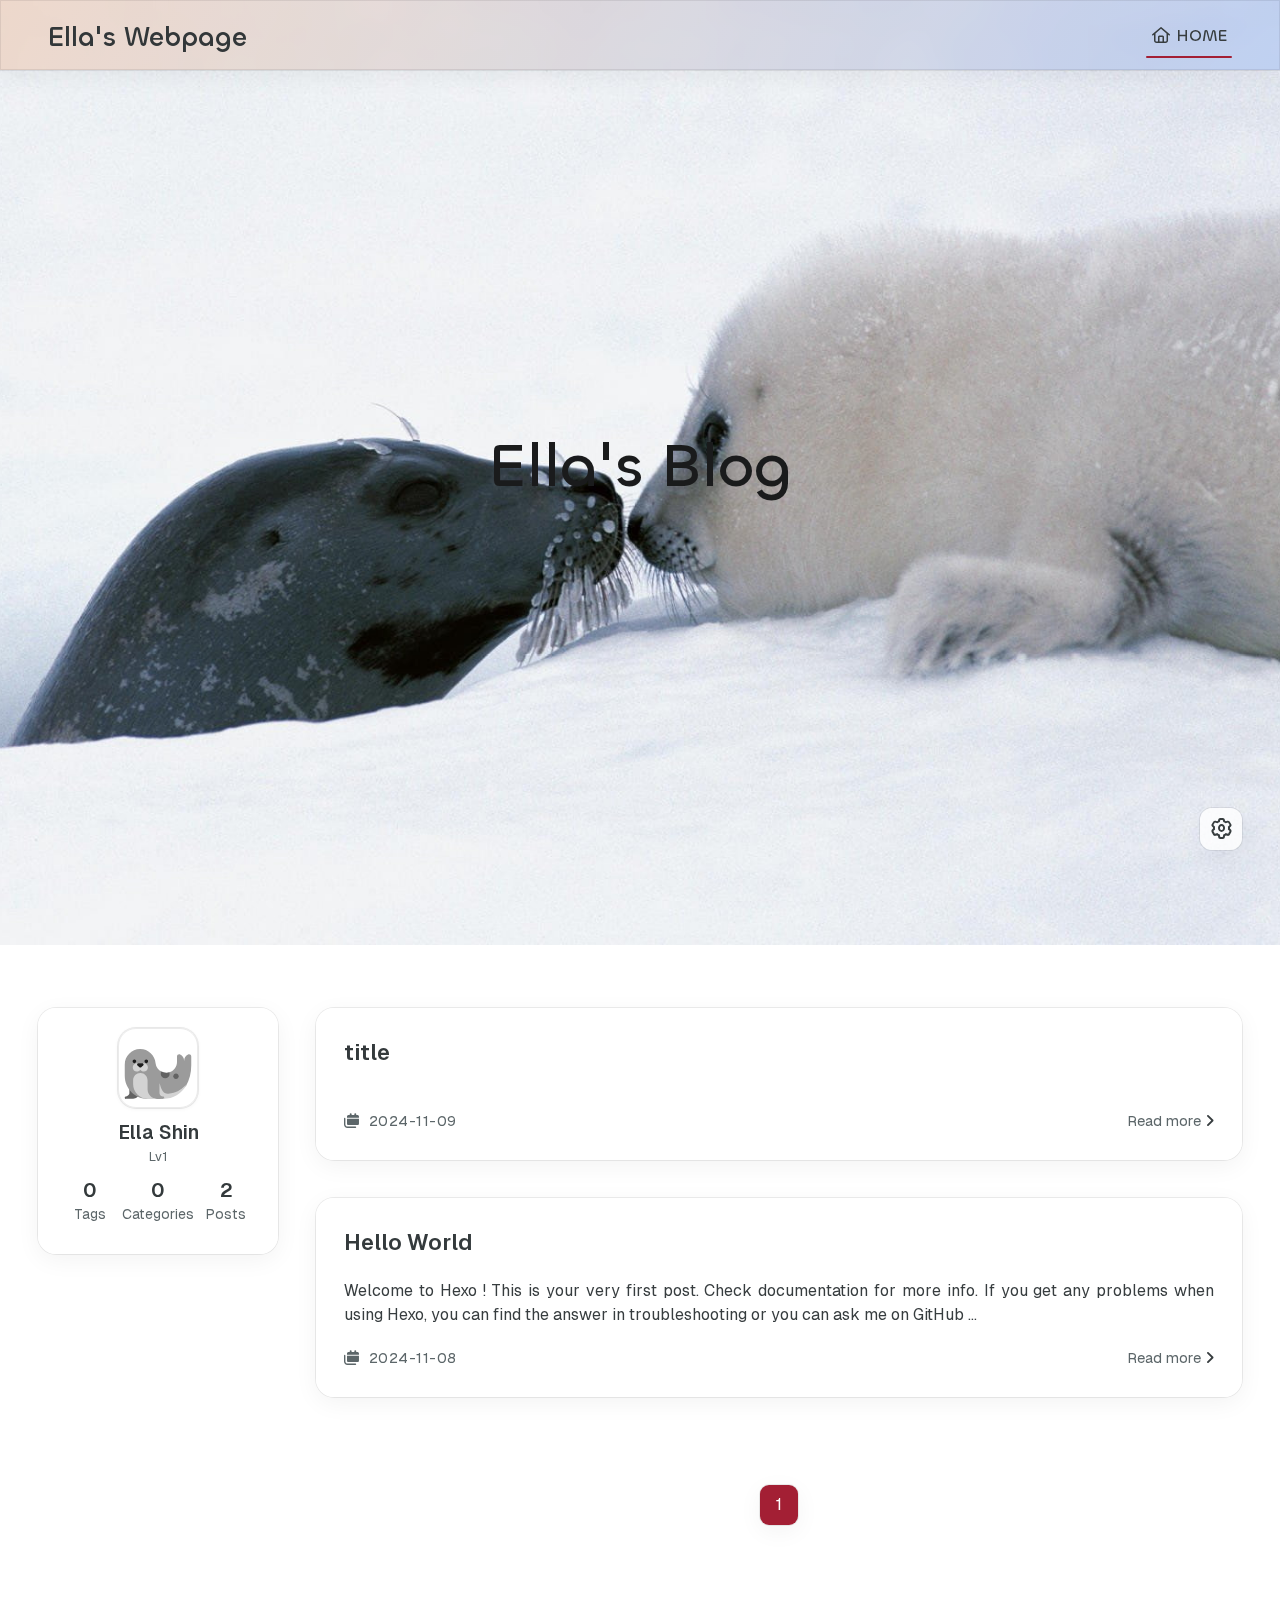
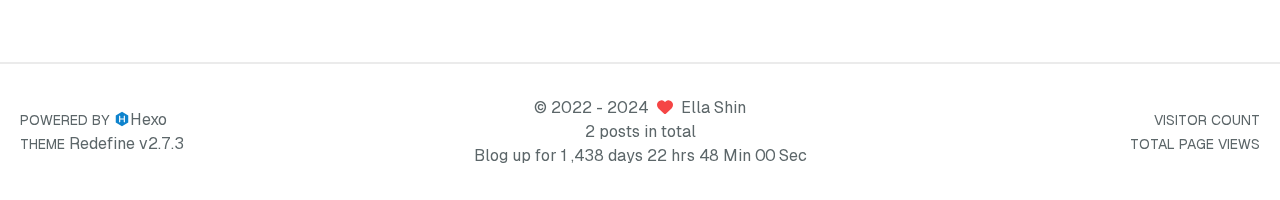
==== commit 359d0a3f: "Site updated: 2024-11-09 20:55:34" ====
--- a/index.html
+++ b/index.html
@@ -264,7 +264,7 @@
         <div class="label text-third-text-color text-sm">Categories</div>
     </a>
     <a class="item tag-count-item flex flex-col justify-center items-center w-20" href="/archives">
-        <div class="number text-2xl sm:text-xl text-second-text-color font-semibold">1</div>
+        <div class="number text-2xl sm:text-xl text-second-text-color font-semibold">2</div>
         <div class="label text-third-text-color text-sm">Posts</div>
     </a>
 </div>
@@ -305,7 +305,7 @@
         <div class="label text-third-text-color text-sm">Categories</div>
     </a>
     <a class="item tag-count-item flex flex-col justify-center items-center w-20" href="/archives">
-        <div class="number text-2xl sm:text-xl text-second-text-color font-semibold">1</div>
+        <div class="number text-2xl sm:text-xl text-second-text-color font-semibold">2</div>
         <div class="label text-third-text-color text-sm">Posts</div>
     </a>
 </div>
@@ -322,6 +322,46 @@
                 
                     <div class="home-content-container">
     <ul class="home-article-list">
+        
+            <li class="home-article-item">
+
+                
+
+                
+
+                
+                <div class="flex flex-col gap-5 px-7 pb-7 pt-7">
+                    <h3 class="home-article-title">
+                        <a href="/2024/11/09/title/">
+                            title
+                        </a>
+                    </h3>
+
+                    <div class="home-article-content markdown-body">
+                        
+                            
+                            
+                        
+                    </div>
+
+                    <div class="home-article-meta-info-container">
+    <div class="home-article-meta-info">
+        <span><i class="fa-solid fa-calendars"></i>&nbsp;
+            <span class="home-article-date" data-date="Sat Nov 09 2024 20:50:44 GMT+0900">
+                
+                    2024-11-09
+                
+            </span>
+        </span>
+        
+        
+    </div>
+
+    <a href="/2024/11/09/title/">Read more<span class="seo-reader-text">title</span>&nbsp;<i class="fa-solid fa-angle-right"></i></a>
+</div>
+
+                </div>
+            </li>
         
             <li class="home-article-item">
 
@@ -397,7 +437,7 @@
                 
                 <p class="post-count space-x-0.5">
                     <span>
-                        1 posts in total
+                        2 posts in total
                     </span>
                     
                 </p>
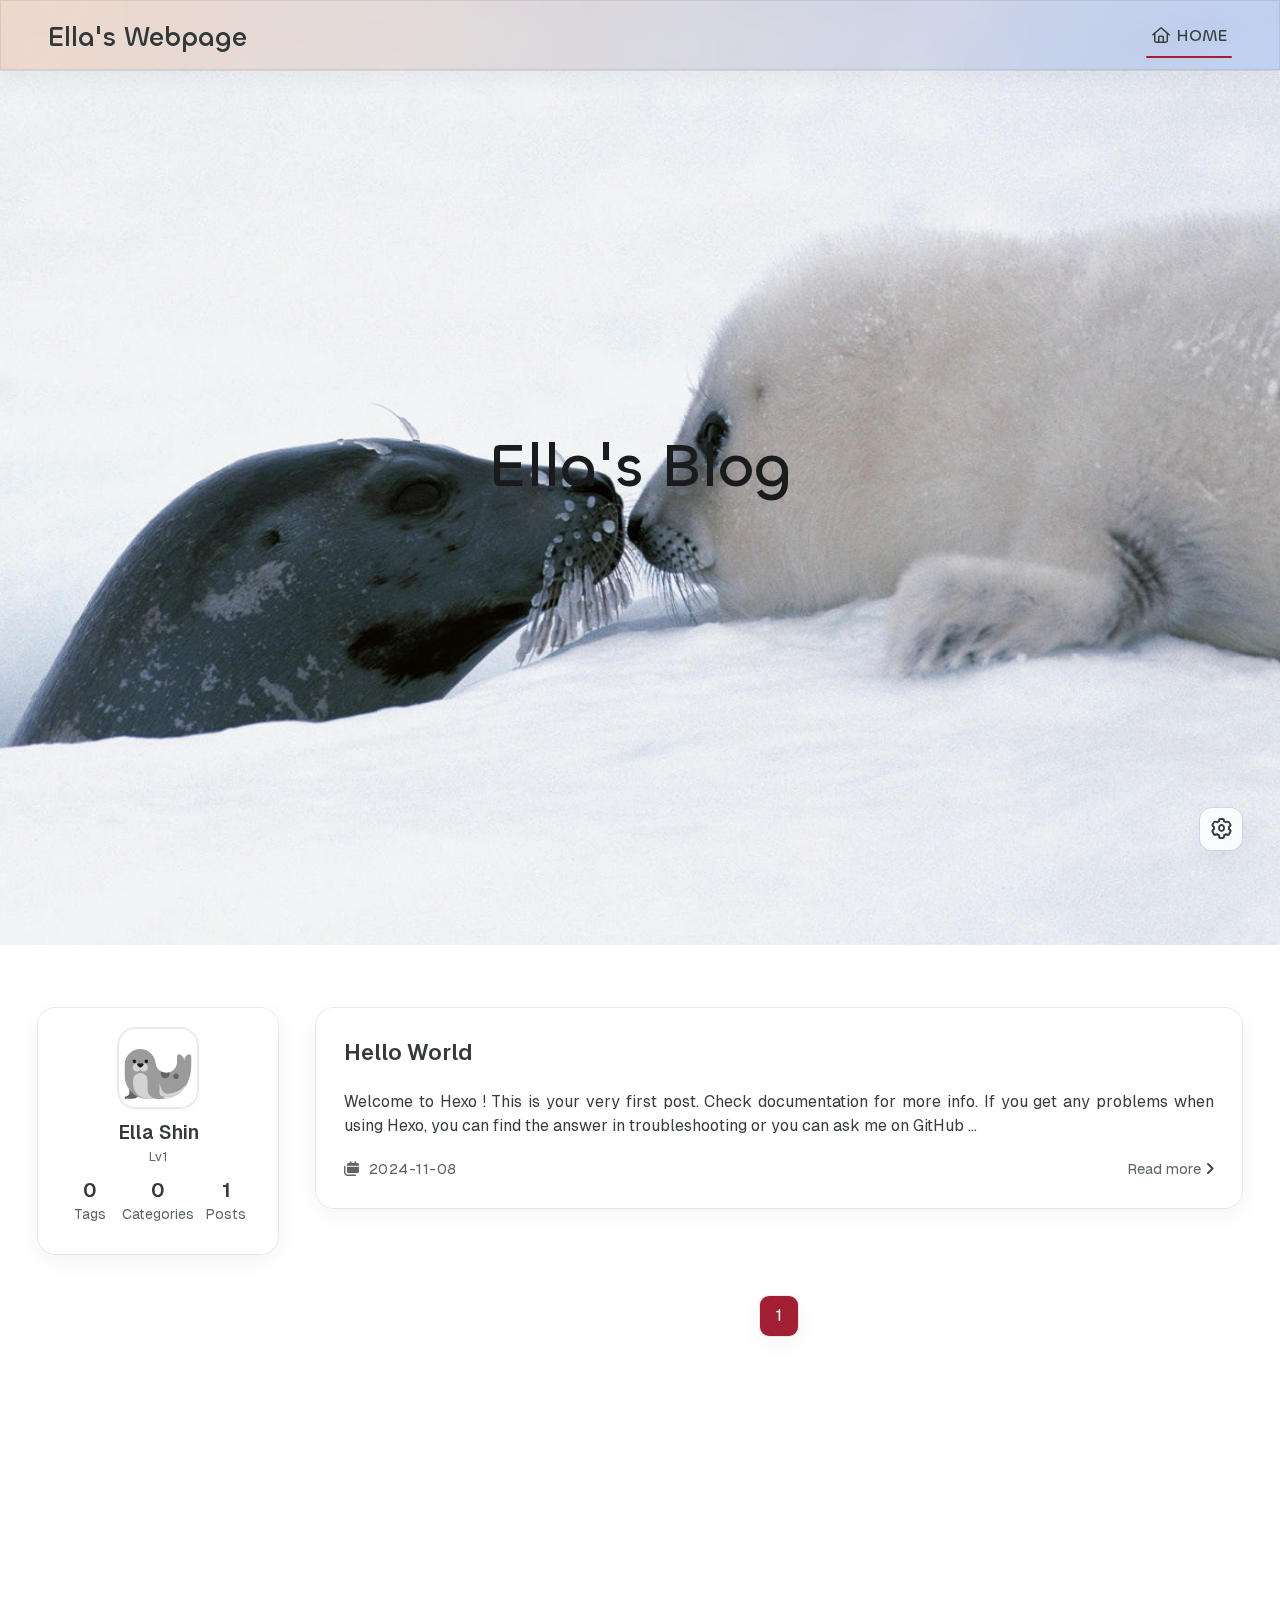
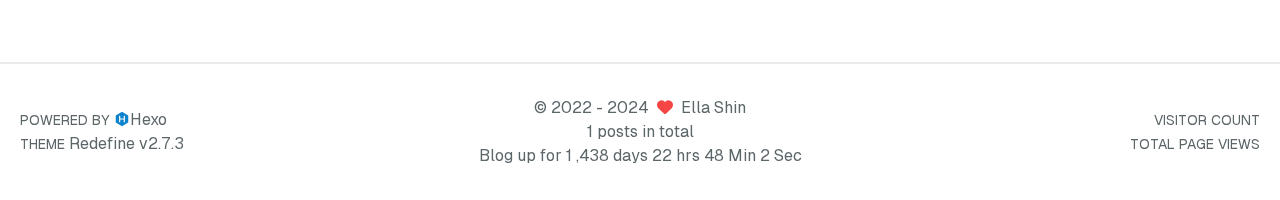
==== commit 45e328cf: "Site updated: 2024-11-09 21:26:44" ====
--- a/index.html
+++ b/index.html
@@ -264,7 +264,7 @@
         <div class="label text-third-text-color text-sm">Categories</div>
     </a>
     <a class="item tag-count-item flex flex-col justify-center items-center w-20" href="/archives">
-        <div class="number text-2xl sm:text-xl text-second-text-color font-semibold">2</div>
+        <div class="number text-2xl sm:text-xl text-second-text-color font-semibold">1</div>
         <div class="label text-third-text-color text-sm">Posts</div>
     </a>
 </div>
@@ -305,7 +305,7 @@
         <div class="label text-third-text-color text-sm">Categories</div>
     </a>
     <a class="item tag-count-item flex flex-col justify-center items-center w-20" href="/archives">
-        <div class="number text-2xl sm:text-xl text-second-text-color font-semibold">2</div>
+        <div class="number text-2xl sm:text-xl text-second-text-color font-semibold">1</div>
         <div class="label text-third-text-color text-sm">Posts</div>
     </a>
 </div>
@@ -322,46 +322,6 @@
                 
                     <div class="home-content-container">
     <ul class="home-article-list">
-        
-            <li class="home-article-item">
-
-                
-
-                
-
-                
-                <div class="flex flex-col gap-5 px-7 pb-7 pt-7">
-                    <h3 class="home-article-title">
-                        <a href="/2024/11/09/title/">
-                            title
-                        </a>
-                    </h3>
-
-                    <div class="home-article-content markdown-body">
-                        
-                            
-                            
-                        
-                    </div>
-
-                    <div class="home-article-meta-info-container">
-    <div class="home-article-meta-info">
-        <span><i class="fa-solid fa-calendars"></i>&nbsp;
-            <span class="home-article-date" data-date="Sat Nov 09 2024 20:50:44 GMT+0900">
-                
-                    2024-11-09
-                
-            </span>
-        </span>
-        
-        
-    </div>
-
-    <a href="/2024/11/09/title/">Read more<span class="seo-reader-text">title</span>&nbsp;<i class="fa-solid fa-angle-right"></i></a>
-</div>
-
-                </div>
-            </li>
         
             <li class="home-article-item">
 
@@ -437,7 +397,7 @@
                 
                 <p class="post-count space-x-0.5">
                     <span>
-                        2 posts in total
+                        1 posts in total
                     </span>
                     
                 </p>
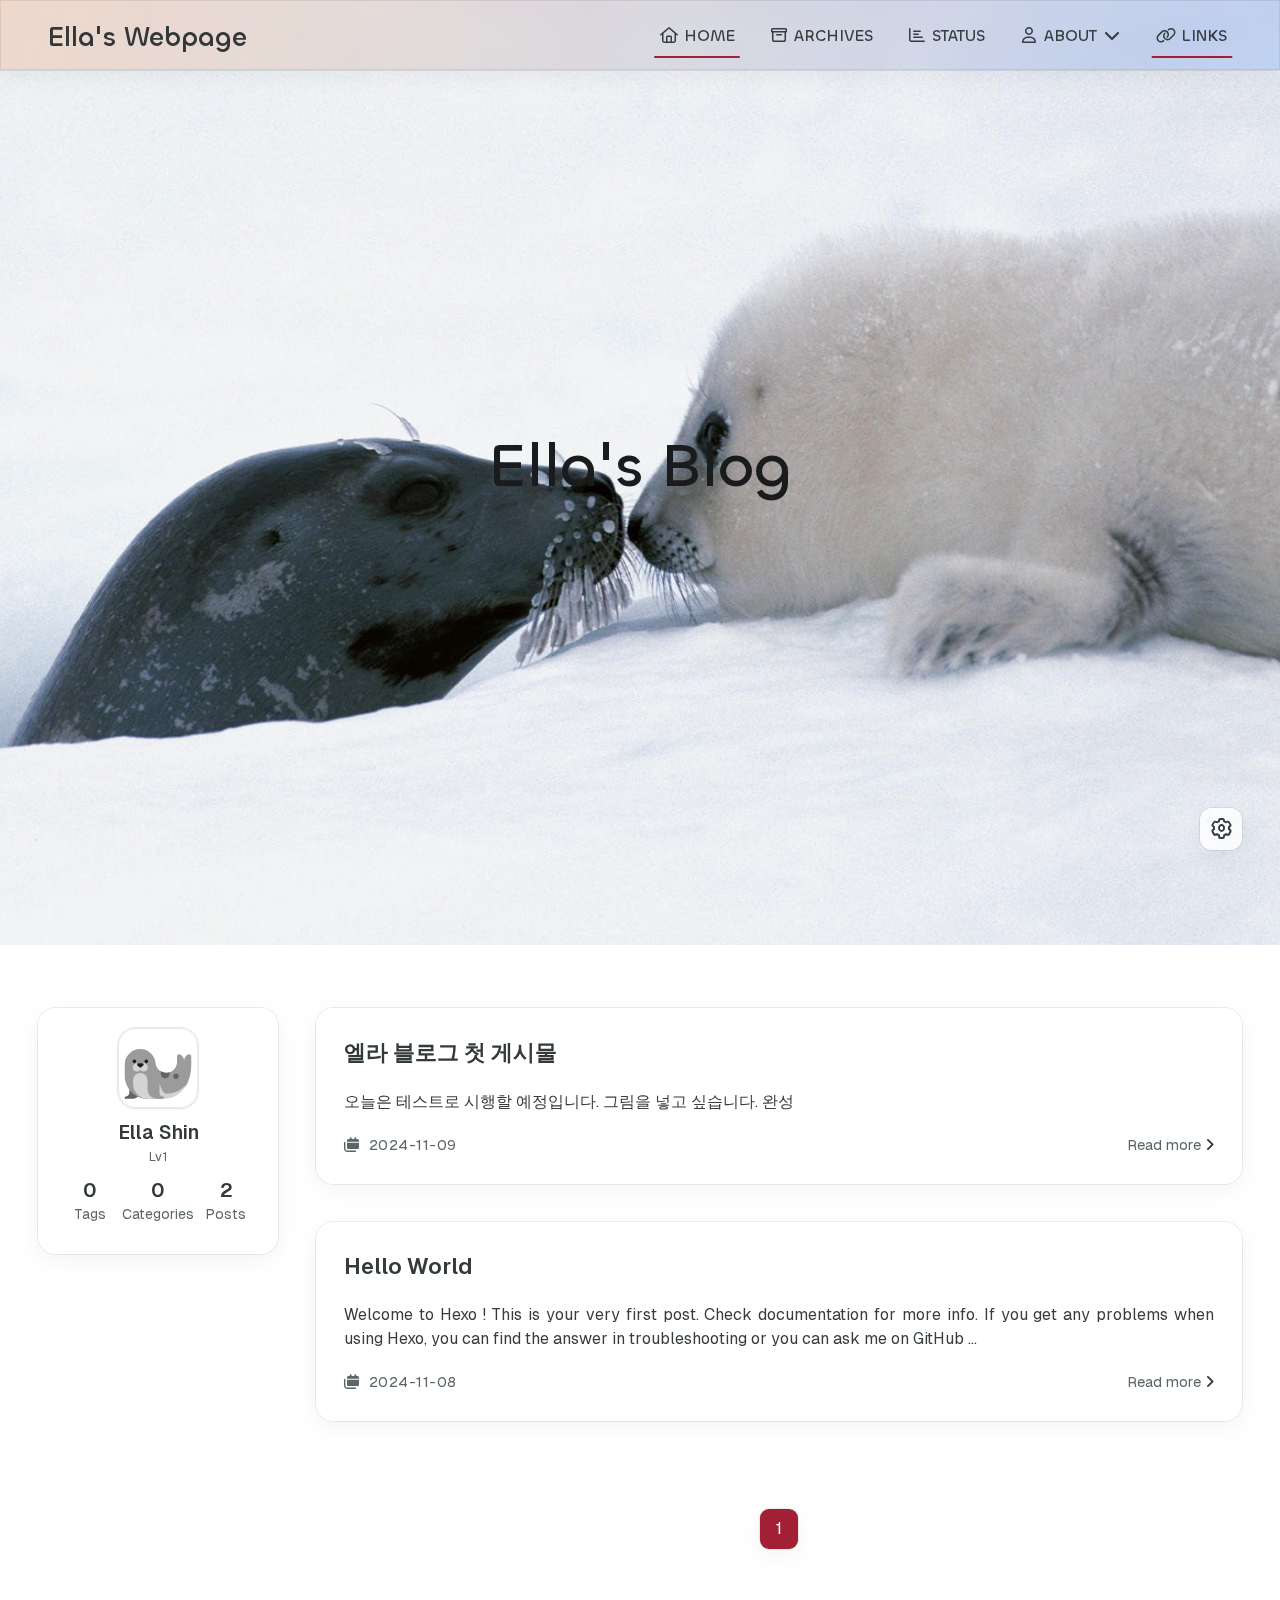
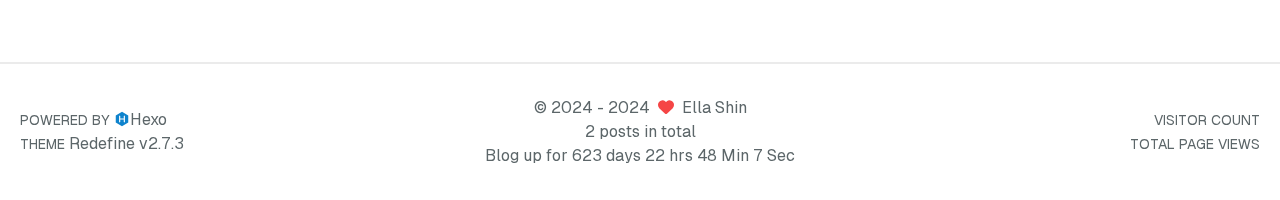
==== commit 3ae00c56: "Site updated: 2024-11-12 00:25:50" ====
--- a/index.html
+++ b/index.html
@@ -75,7 +75,7 @@
 
     <script id="hexo-configurations">
     window.config = {"hostname":"example.com","root":"/","language":"en"};
-    window.theme = {"articles":{"style":{"font_size":"16px","line_height":1.5,"image_border_radius":"14px","image_alignment":"center","image_caption":false,"link_icon":true,"title_alignment":"left","headings_top_spacing":{"h1":"3.2rem","h2":"2.4rem","h3":"1.9rem","h4":"1.6rem","h5":"1.4rem","h6":"1.3rem"}},"word_count":{"enable":true,"count":true,"min2read":true},"author_label":{"enable":true,"auto":false,"list":[]},"code_block":{"copy":true,"style":"mac","highlight_theme":{"light":"github","dark":"vs2015"},"font":{"enable":false,"family":null,"url":null}},"toc":{"enable":true,"max_depth":3,"number":false,"expand":true,"init_open":true},"copyright":{"enable":true,"default":"cc_by_nc_sa"},"lazyload":true,"recommendation":{"enable":false,"title":"推荐阅读","limit":3,"mobile_limit":2,"placeholder":"/images/wallhaven-wqery6-light.webp","skip_dirs":[]}},"colors":{"primary":"#A31F34","secondary":null,"default_mode":"light"},"global":{"fonts":{"chinese":{"enable":false,"family":null,"url":null},"english":{"enable":false,"family":null,"url":null},"title":{"enable":false,"family":null,"url":null}},"content_max_width":"1000px","sidebar_width":"210px","hover":{"shadow":true,"scale":false},"scroll_progress":{"bar":false,"percentage":true},"website_counter":{"url":"https://cn.vercount.one/js","enable":true,"site_pv":true,"site_uv":true,"post_pv":true},"single_page":true,"preloader":{"enable":false,"custom_message":null},"open_graph":true,"google_analytics":{"enable":false,"id":null}},"home_banner":{"enable":true,"style":"fixed","image":{"light":"/images/seal2.jpg","dark":"/images/seal2.jpg"},"title":"Ella's Blog","subtitle":{"text":[],"hitokoto":{"enable":false,"show_author":false,"api":"https://v1.hitokoto.cn"},"typing_speed":100,"backing_speed":80,"starting_delay":500,"backing_delay":1500,"loop":true,"smart_backspace":true},"text_color":{"light":"#1a1b1c","dark":"#1a1b1c"},"text_style":{"title_size":"3.8rem","subtitle_size":"1.5rem","line_height":1.2},"custom_font":{"enable":false,"family":null,"url":null},"social_links":{"enable":false,"style":"default","links":{"github":null,"instagram":null,"zhihu":null,"twitter":null,"email":null},"qrs":{"weixin":null}}},"plugins":{"feed":{"enable":false},"aplayer":{"enable":false,"type":"fixed","audios":[{"name":null,"artist":null,"url":null,"cover":null,"lrc":null}]},"mermaid":{"enable":false,"version":"9.3.0"}},"version":"2.7.3","navbar":{"auto_hide":false,"color":{"left":"#f78736","right":"#367df7","transparency":35},"width":{"home":"1200px","pages":"1000px"},"links":{"Home":{"path":"/","icon":"fa-regular fa-house"}},"search":{"enable":false,"preload":true}},"page_templates":{"friends_column":2,"tags_style":"blur"},"home":{"sidebar":{"enable":true,"position":"left","first_item":"menu","announcement":null,"show_on_mobile":true,"links":null},"article_date_format":"auto","excerpt_length":200,"categories":{"enable":true,"limit":3},"tags":{"enable":true,"limit":3}},"footerStart":"2022/8/17 11:45:14"};
+    window.theme = {"articles":{"style":{"font_size":"16px","line_height":1.5,"image_border_radius":"14px","image_alignment":"center","image_caption":false,"link_icon":true,"title_alignment":"left","headings_top_spacing":{"h1":"3.2rem","h2":"2.4rem","h3":"1.9rem","h4":"1.6rem","h5":"1.4rem","h6":"1.3rem"}},"word_count":{"enable":true,"count":true,"min2read":true},"author_label":{"enable":true,"auto":false,"list":[]},"code_block":{"copy":true,"style":"mac","highlight_theme":{"light":"github","dark":"vs2015"},"font":{"enable":false,"family":null,"url":null}},"toc":{"enable":true,"max_depth":3,"number":false,"expand":true,"init_open":true},"copyright":{"enable":true,"default":"cc_by_nc_sa"},"lazyload":true,"recommendation":{"enable":false,"title":"推荐阅读","limit":3,"mobile_limit":2,"placeholder":"/images/wallhaven-wqery6-light.webp","skip_dirs":[]}},"colors":{"primary":"#A31F34","secondary":null,"default_mode":"light"},"global":{"fonts":{"chinese":{"enable":false,"family":null,"url":null},"english":{"enable":false,"family":null,"url":null},"title":{"enable":false,"family":null,"url":null}},"content_max_width":"1000px","sidebar_width":"210px","hover":{"shadow":true,"scale":false},"scroll_progress":{"bar":false,"percentage":true},"website_counter":{"url":"https://cn.vercount.one/js","enable":true,"site_pv":true,"site_uv":true,"post_pv":true},"single_page":true,"preloader":{"enable":false,"custom_message":null},"open_graph":true,"google_analytics":{"enable":false,"id":null}},"home_banner":{"enable":true,"style":"fixed","image":{"light":"/images/seal2.jpg","dark":"/images/seal2.jpg"},"title":"Ella's Blog","subtitle":{"text":["This is the first message","This is the second message","etc"],"hitokoto":{"enable":false,"show_author":false,"api":"https://v1.hitokoto.cn"},"typing_speed":100,"backing_speed":80,"starting_delay":500,"backing_delay":1500,"loop":true,"smart_backspace":true},"text_color":{"light":"#1a1b1c","dark":"#1a1b1c"},"text_style":{"title_size":"3.8rem","subtitle_size":"1.5rem","line_height":1.2},"custom_font":{"enable":false,"family":null,"url":null},"social_links":{"enable":false,"style":"default","links":{"github":null,"instagram":null,"zhihu":null,"twitter":null,"email":null},"qrs":{"weixin":null}}},"plugins":{"feed":{"enable":false},"aplayer":{"enable":false,"type":"fixed","audios":[{"name":null,"artist":null,"url":null,"cover":null,"lrc":null}]},"mermaid":{"enable":false,"version":"9.3.0"}},"version":"2.7.3","navbar":{"auto_hide":false,"color":{"left":"#f78736","right":"#367df7","transparency":35},"width":{"home":"1200px","pages":"1000px"},"links":{"Home":{"path":"/","icon":"fa-regular fa-house"},"Archives":{"path":"/archives","icon":"fa-regular fa-archive"},"Status":{"path":"https://status.ohevan.com/","icon":"fa-regular fa-chart-bar"},"About":{"icon":"fa-regular fa-user","submenus":{"Me":"/about","Github":"https://github.com/rosapetida/","Instagram":"https://www.instagram.com/ellaseal1234?igsh=dGt0aGczc3Ftdm52"}},"Links":{"icon":"fa-regular fa-link"}},"search":{"enable":false,"preload":true}},"page_templates":{"friends_column":2,"tags_style":"blur"},"home":{"sidebar":{"enable":true,"position":"left","first_item":"menu","announcement":null,"show_on_mobile":true,"links":null},"article_date_format":"auto","excerpt_length":200,"categories":{"enable":true,"limit":3},"tags":{"enable":true,"limit":3}},"footerStart":"2024/11/09 11:45:14"};
     window.lang_ago = {"second":"%s seconds ago","minute":"%s minutes ago","hour":"%s hours ago","day":"%s days ago","week":"%s weeks ago","month":"%s months ago","year":"%s years ago"};
     window.data = {"masonry":false};
   </script>
@@ -212,6 +212,96 @@
                                 
                             </li>
                     
+                        
+                            
+
+                            <li class="navbar-item">
+                                <!-- Menu -->
+                                <a class=""
+                                   href="/archives"
+                                        >
+                                    <i class="fa-regular fa-archive fa-fw"></i>
+                                    ARCHIVES
+                                    
+                                </a>
+
+                                <!-- Submenu -->
+                                
+                            </li>
+                    
+                        
+                            
+
+                            <li class="navbar-item">
+                                <!-- Menu -->
+                                <a class=""
+                                   target="_blank" rel="noopener" href="https://status.ohevan.com/"
+                                        >
+                                    <i class="fa-regular fa-chart-bar fa-fw"></i>
+                                    STATUS
+                                    
+                                </a>
+
+                                <!-- Submenu -->
+                                
+                            </li>
+                    
+                        
+                            
+
+                            <li class="navbar-item">
+                                <!-- Menu -->
+                                <a class="has-dropdown"
+                                   href="#"
+                                        onClick=&#34;return false;&#34;>
+                                    <i class="fa-regular fa-user fa-fw"></i>
+                                    ABOUT
+                                    <i class="fa-solid fa-chevron-down fa-fw"></i>
+                                </a>
+
+                                <!-- Submenu -->
+                                
+                                    <ul class="sub-menu">
+                                        
+                                            <li>
+                                                <a href="/about">
+                                                    ME
+                                                </a>
+                                            </li>
+                                        
+                                            <li>
+                                                <a target="_blank" rel="noopener" href="https://github.com/rosapetida/">
+                                                    GITHUB
+                                                </a>
+                                            </li>
+                                        
+                                            <li>
+                                                <a target="_blank" rel="noopener" href="https://www.instagram.com/ellaseal1234?igsh=dGt0aGczc3Ftdm52">
+                                                    INSTAGRAM
+                                                </a>
+                                            </li>
+                                        
+                                    </ul>
+                                
+                            </li>
+                    
+                        
+                            
+
+                            <li class="navbar-item">
+                                <!-- Menu -->
+                                <a class="active"
+                                   href="/"
+                                        >
+                                    <i class="fa-regular fa-link fa-fw"></i>
+                                    LINKS
+                                    
+                                </a>
+
+                                <!-- Submenu -->
+                                
+                            </li>
+                    
                     
                 </ul>
             </div>
@@ -242,6 +332,105 @@
                             </span>
                             
                                 <i class="fa-regular fa-house fa-sm fa-fw"></i>
+                            
+                        </a>
+                        
+
+                        
+                    </li>
+            
+                
+                    
+
+                    <li class="drawer-navbar-item text-base my-1.5 flex flex-col w-full">
+                        
+                        <a class="py-1.5 px-2 flex flex-row items-center justify-between gap-1 hover:!text-primary active:!text-primary text-2xl font-semibold group border-b border-border-color hover:border-primary w-full "
+                           href="/archives"
+                        >
+                            <span>
+                                ARCHIVES
+                            </span>
+                            
+                                <i class="fa-regular fa-archive fa-sm fa-fw"></i>
+                            
+                        </a>
+                        
+
+                        
+                    </li>
+            
+                
+                    
+
+                    <li class="drawer-navbar-item text-base my-1.5 flex flex-col w-full">
+                        
+                        <a class="py-1.5 px-2 flex flex-row items-center justify-between gap-1 hover:!text-primary active:!text-primary text-2xl font-semibold group border-b border-border-color hover:border-primary w-full "
+                           target="_blank" rel="noopener" href="https://status.ohevan.com/"
+                        >
+                            <span>
+                                STATUS
+                            </span>
+                            
+                                <i class="fa-regular fa-chart-bar fa-sm fa-fw"></i>
+                            
+                        </a>
+                        
+
+                        
+                    </li>
+            
+                
+                    
+
+                    <li class="drawer-navbar-item-sub text-base my-1.5 flex flex-col w-full">
+                        
+                        <div class="py-1.5 px-2 flex flex-row items-center justify-between gap-1 hover:!text-primary active:!text-primary cursor-pointer text-2xl font-semibold group border-b border-border-color hover:border-primary w-full active"
+                             navbar-data-toggle="submenu-About"
+                        >
+                            <span>
+                                ABOUT
+                            </span>
+                            
+                                <i class="fa-solid fa-chevron-right fa-sm fa-fw transition-all"></i>
+                            
+                        </div>
+                        
+
+                        
+                            <div class="flex-col items-start px-2 py-2 hidden" data-target="submenu-About">
+                                
+                                    <div class="drawer-navbar-item text-base flex flex-col justify-center items-start hover:underline active:underline hover:underline-offset-1 rounded-3xl">
+                                        <a class=" text-third-text-color text-xl"
+                                           href="/about">ME</a>
+                                    </div>
+                                
+                                    <div class="drawer-navbar-item text-base flex flex-col justify-center items-start hover:underline active:underline hover:underline-offset-1 rounded-3xl">
+                                        <a class=" text-third-text-color text-xl"
+                                           target="_blank" rel="noopener" href="https://github.com/rosapetida/">GITHUB</a>
+                                    </div>
+                                
+                                    <div class="drawer-navbar-item text-base flex flex-col justify-center items-start hover:underline active:underline hover:underline-offset-1 rounded-3xl">
+                                        <a class=" text-third-text-color text-xl"
+                                           target="_blank" rel="noopener" href="https://www.instagram.com/ellaseal1234?igsh=dGt0aGczc3Ftdm52">INSTAGRAM</a>
+                                    </div>
+                                
+                            </div>
+                        
+                    </li>
+            
+                
+                    
+
+                    <li class="drawer-navbar-item text-base my-1.5 flex flex-col w-full">
+                        
+                        <a class="py-1.5 px-2 flex flex-row items-center justify-between gap-1 hover:!text-primary active:!text-primary text-2xl font-semibold group border-b border-border-color hover:border-primary w-full active"
+                           href="/"
+                        >
+                            <span>
+                                LINKS
+                            </span>
+                            
+                                <i class="fa-regular fa-link fa-sm fa-fw"></i>
                             
                         </a>
                         
@@ -264,7 +453,7 @@
         <div class="label text-third-text-color text-sm">Categories</div>
     </a>
     <a class="item tag-count-item flex flex-col justify-center items-center w-20" href="/archives">
-        <div class="number text-2xl sm:text-xl text-second-text-color font-semibold">1</div>
+        <div class="number text-2xl sm:text-xl text-second-text-color font-semibold">2</div>
         <div class="label text-third-text-color text-sm">Posts</div>
     </a>
 </div>
@@ -305,7 +494,7 @@
         <div class="label text-third-text-color text-sm">Categories</div>
     </a>
     <a class="item tag-count-item flex flex-col justify-center items-center w-20" href="/archives">
-        <div class="number text-2xl sm:text-xl text-second-text-color font-semibold">1</div>
+        <div class="number text-2xl sm:text-xl text-second-text-color font-semibold">2</div>
         <div class="label text-third-text-color text-sm">Posts</div>
     </a>
 </div>
@@ -322,6 +511,50 @@
                 
                     <div class="home-content-container">
     <ul class="home-article-list">
+        
+            <li class="home-article-item">
+
+                
+
+                
+
+                
+                <div class="flex flex-col gap-5 px-7 pb-7 pt-7">
+                    <h3 class="home-article-title">
+                        <a href="/2024/11/09/title/">
+                            엘라 블로그 첫 게시물
+                        </a>
+                    </h3>
+
+                    <div class="home-article-content markdown-body">
+                        
+                            
+                            오늘은 테스트로 시행할 예정입니다.
+그림을 넣고 싶습니다.
+
+완성
+
+                        
+                    </div>
+
+                    <div class="home-article-meta-info-container">
+    <div class="home-article-meta-info">
+        <span><i class="fa-solid fa-calendars"></i>&nbsp;
+            <span class="home-article-date" data-date="Sat Nov 09 2024 20:50:44 GMT+0900">
+                
+                    2024-11-09
+                
+            </span>
+        </span>
+        
+        
+    </div>
+
+    <a href="/2024/11/09/title/">Read more<span class="seo-reader-text">엘라 블로그 첫 게시물</span>&nbsp;<i class="fa-solid fa-angle-right"></i></a>
+</div>
+
+                </div>
+            </li>
         
             <li class="home-article-item">
 
@@ -389,7 +622,7 @@
         <div class="text-center">
             &copy;
             
-              <span>2022</span>
+              <span>2024</span>
               -
             
             2024&nbsp;&nbsp;<i class="fa-solid fa-heart fa-beat" style="--fa-animation-duration: 0.5s; color: #f54545"></i>&nbsp;&nbsp;<a href="/">Ella Shin</a>
@@ -397,7 +630,7 @@
                 
                 <p class="post-count space-x-0.5">
                     <span>
-                        1 posts in total
+                        2 posts in total
                     </span>
                     
                 </p>
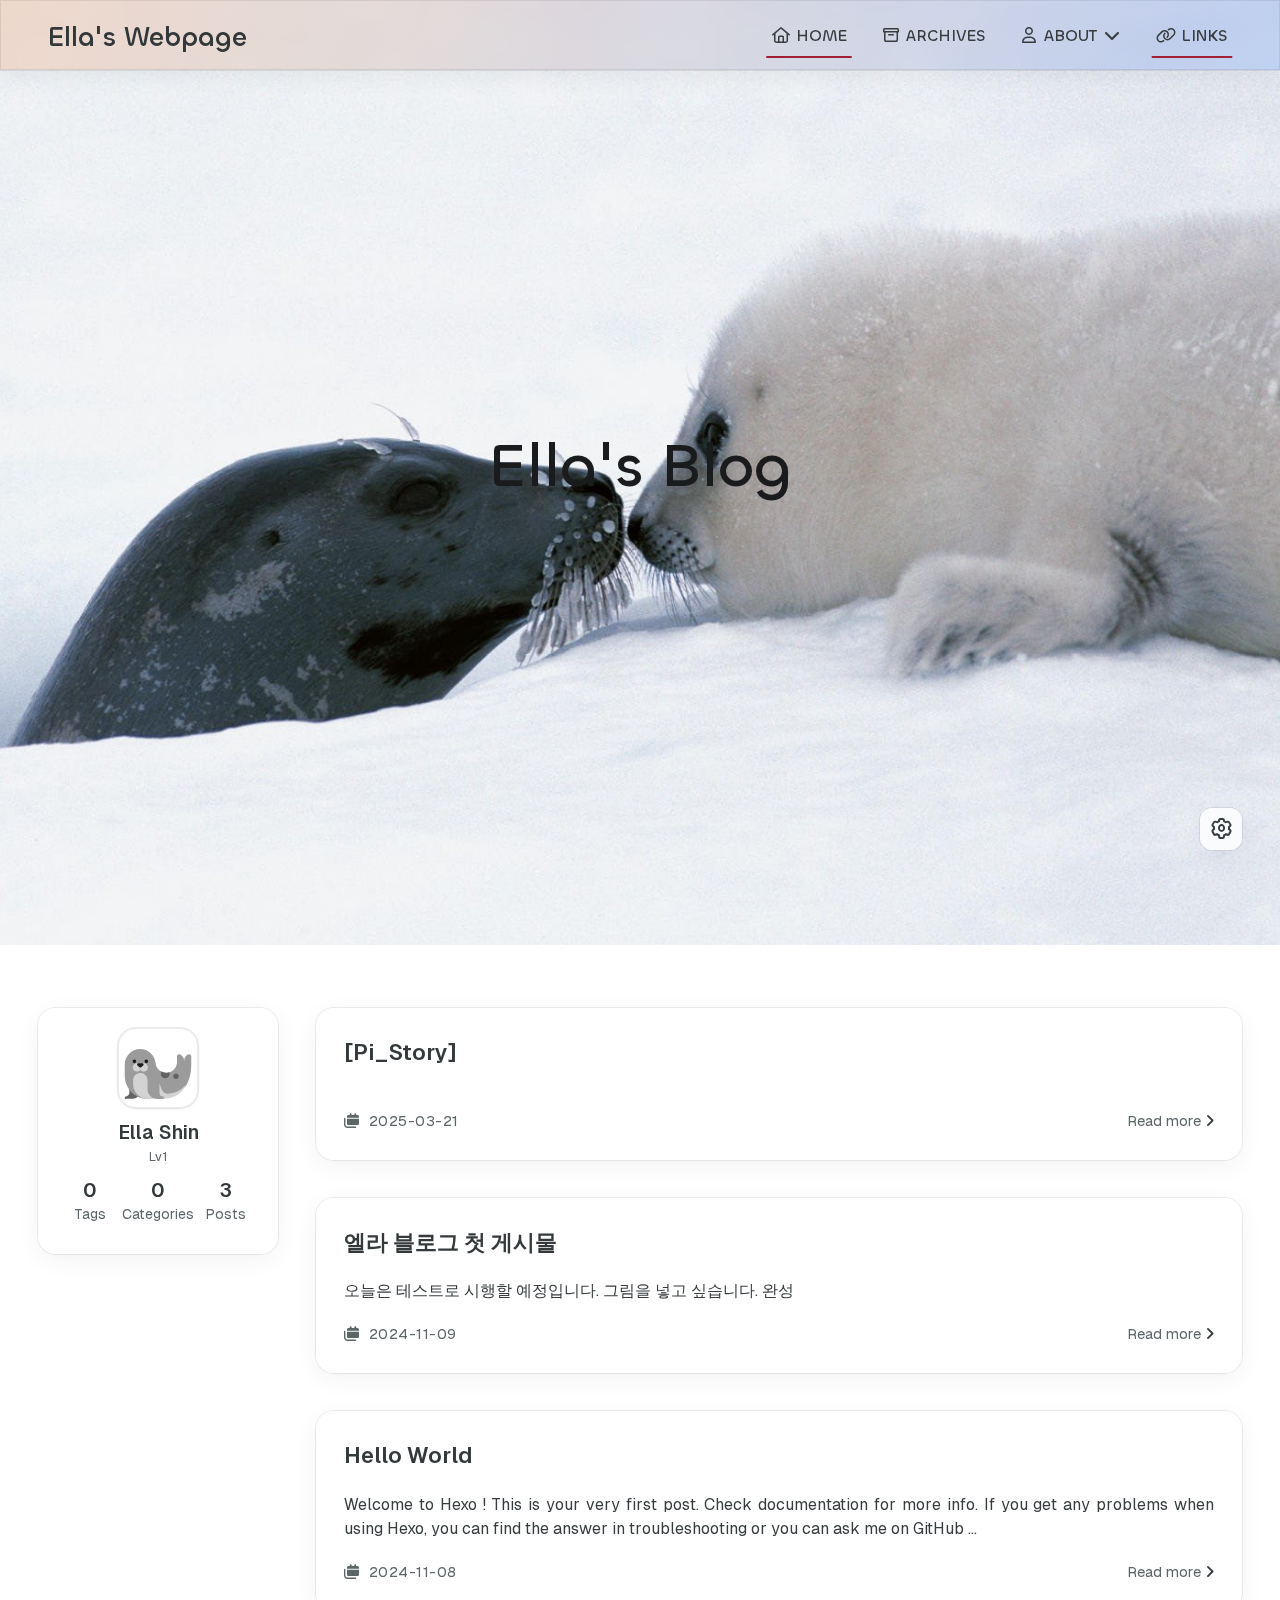
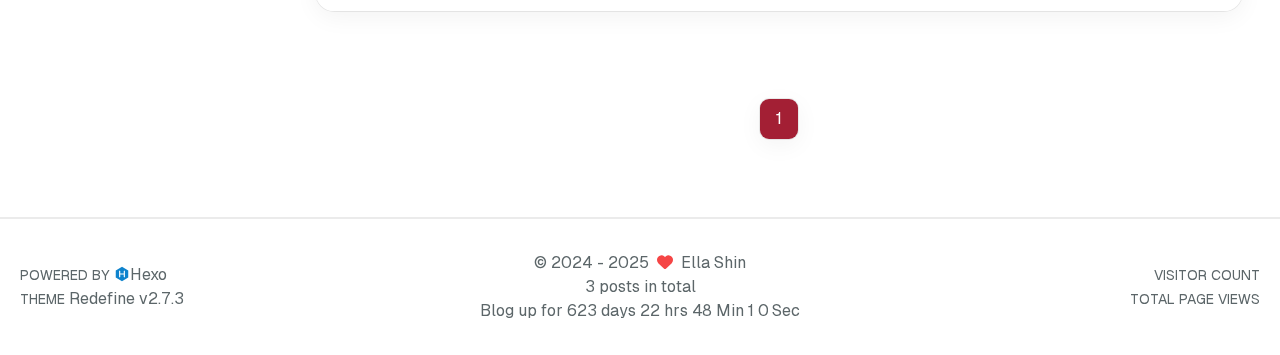
==== commit bf70cb21: "Site updated: 2025-03-21 20:44:02" ====
--- a/index.html
+++ b/index.html
@@ -75,7 +75,7 @@
 
     <script id="hexo-configurations">
     window.config = {"hostname":"example.com","root":"/","language":"en"};
-    window.theme = {"articles":{"style":{"font_size":"16px","line_height":1.5,"image_border_radius":"14px","image_alignment":"center","image_caption":false,"link_icon":true,"title_alignment":"left","headings_top_spacing":{"h1":"3.2rem","h2":"2.4rem","h3":"1.9rem","h4":"1.6rem","h5":"1.4rem","h6":"1.3rem"}},"word_count":{"enable":true,"count":true,"min2read":true},"author_label":{"enable":true,"auto":false,"list":[]},"code_block":{"copy":true,"style":"mac","highlight_theme":{"light":"github","dark":"vs2015"},"font":{"enable":false,"family":null,"url":null}},"toc":{"enable":true,"max_depth":3,"number":false,"expand":true,"init_open":true},"copyright":{"enable":true,"default":"cc_by_nc_sa"},"lazyload":true,"recommendation":{"enable":false,"title":"推荐阅读","limit":3,"mobile_limit":2,"placeholder":"/images/wallhaven-wqery6-light.webp","skip_dirs":[]}},"colors":{"primary":"#A31F34","secondary":null,"default_mode":"light"},"global":{"fonts":{"chinese":{"enable":false,"family":null,"url":null},"english":{"enable":false,"family":null,"url":null},"title":{"enable":false,"family":null,"url":null}},"content_max_width":"1000px","sidebar_width":"210px","hover":{"shadow":true,"scale":false},"scroll_progress":{"bar":false,"percentage":true},"website_counter":{"url":"https://cn.vercount.one/js","enable":true,"site_pv":true,"site_uv":true,"post_pv":true},"single_page":true,"preloader":{"enable":false,"custom_message":null},"open_graph":true,"google_analytics":{"enable":false,"id":null}},"home_banner":{"enable":true,"style":"fixed","image":{"light":"/images/seal2.jpg","dark":"/images/seal2.jpg"},"title":"Ella's Blog","subtitle":{"text":["This is the first message","This is the second message","etc"],"hitokoto":{"enable":false,"show_author":false,"api":"https://v1.hitokoto.cn"},"typing_speed":100,"backing_speed":80,"starting_delay":500,"backing_delay":1500,"loop":true,"smart_backspace":true},"text_color":{"light":"#1a1b1c","dark":"#1a1b1c"},"text_style":{"title_size":"3.8rem","subtitle_size":"1.5rem","line_height":1.2},"custom_font":{"enable":false,"family":null,"url":null},"social_links":{"enable":false,"style":"default","links":{"github":null,"instagram":null,"zhihu":null,"twitter":null,"email":null},"qrs":{"weixin":null}}},"plugins":{"feed":{"enable":false},"aplayer":{"enable":false,"type":"fixed","audios":[{"name":null,"artist":null,"url":null,"cover":null,"lrc":null}]},"mermaid":{"enable":false,"version":"9.3.0"}},"version":"2.7.3","navbar":{"auto_hide":false,"color":{"left":"#f78736","right":"#367df7","transparency":35},"width":{"home":"1200px","pages":"1000px"},"links":{"Home":{"path":"/","icon":"fa-regular fa-house"},"Archives":{"path":"/archives","icon":"fa-regular fa-archive"},"Status":{"path":"https://status.ohevan.com/","icon":"fa-regular fa-chart-bar"},"About":{"icon":"fa-regular fa-user","submenus":{"Me":"/about","Github":"https://github.com/rosapetida/","Instagram":"https://www.instagram.com/ellaseal1234?igsh=dGt0aGczc3Ftdm52"}},"Links":{"icon":"fa-regular fa-link"}},"search":{"enable":false,"preload":true}},"page_templates":{"friends_column":2,"tags_style":"blur"},"home":{"sidebar":{"enable":true,"position":"left","first_item":"menu","announcement":null,"show_on_mobile":true,"links":null},"article_date_format":"auto","excerpt_length":200,"categories":{"enable":true,"limit":3},"tags":{"enable":true,"limit":3}},"footerStart":"2024/11/09 11:45:14"};
+    window.theme = {"articles":{"style":{"font_size":"16px","line_height":1.5,"image_border_radius":"14px","image_alignment":"center","image_caption":false,"link_icon":true,"title_alignment":"left","headings_top_spacing":{"h1":"3.2rem","h2":"2.4rem","h3":"1.9rem","h4":"1.6rem","h5":"1.4rem","h6":"1.3rem"}},"word_count":{"enable":true,"count":true,"min2read":true},"author_label":{"enable":true,"auto":false,"list":[]},"code_block":{"copy":true,"style":"mac","highlight_theme":{"light":"github","dark":"vs2015"},"font":{"enable":false,"family":null,"url":null}},"toc":{"enable":true,"max_depth":3,"number":false,"expand":true,"init_open":true},"copyright":{"enable":true,"default":"cc_by_nc_sa"},"lazyload":true,"recommendation":{"enable":false,"title":"推荐阅读","limit":3,"mobile_limit":2,"placeholder":"/images/wallhaven-wqery6-light.webp","skip_dirs":[]}},"colors":{"primary":"#A31F34","secondary":null,"default_mode":"light"},"global":{"fonts":{"chinese":{"enable":false,"family":null,"url":null},"english":{"enable":false,"family":null,"url":null},"title":{"enable":false,"family":null,"url":null}},"content_max_width":"1000px","sidebar_width":"210px","hover":{"shadow":true,"scale":false},"scroll_progress":{"bar":false,"percentage":true},"website_counter":{"url":"https://cn.vercount.one/js","enable":true,"site_pv":true,"site_uv":true,"post_pv":true},"single_page":true,"preloader":{"enable":false,"custom_message":null},"open_graph":true,"google_analytics":{"enable":false,"id":null}},"home_banner":{"enable":true,"style":"fixed","image":{"light":"/images/seal2.jpg","dark":"/images/seal2.jpg"},"title":"Ella's Blog","subtitle":{"text":["Be strong and take heart, all you who hope in the Lord","We love because he first loved us"],"hitokoto":{"enable":false,"show_author":false,"api":"https://v1.hitokoto.cn"},"typing_speed":100,"backing_speed":80,"starting_delay":500,"backing_delay":1500,"loop":true,"smart_backspace":true},"text_color":{"light":"#1a1b1c","dark":"#1a1b1c"},"text_style":{"title_size":"3.8rem","subtitle_size":"1.5rem","line_height":1.2},"custom_font":{"enable":false,"family":null,"url":null},"social_links":{"enable":false,"style":"default","links":{"github":null,"instagram":null,"zhihu":null,"twitter":null,"email":null},"qrs":{"weixin":null}}},"plugins":{"feed":{"enable":false},"aplayer":{"enable":false,"type":"fixed","audios":[{"name":null,"artist":null,"url":null,"cover":null,"lrc":null}]},"mermaid":{"enable":false,"version":"9.3.0"}},"version":"2.7.3","navbar":{"auto_hide":false,"color":{"left":"#f78736","right":"#367df7","transparency":35},"width":{"home":"1200px","pages":"1000px"},"links":{"Home":{"path":"/","icon":"fa-regular fa-house"},"Archives":{"path":"/archives","icon":"fa-regular fa-archive"},"About":{"icon":"fa-regular fa-user","submenus":{"Me":"/about","Github":"https://github.com/rosapetida/","Instagram":"https://www.instagram.com/ellaseal1234?igsh=dGt0aGczc3Ftdm52"}},"Links":{"icon":"fa-regular fa-link"}},"search":{"enable":false,"preload":true}},"page_templates":{"friends_column":2,"tags_style":"blur"},"home":{"sidebar":{"enable":true,"position":"left","first_item":"menu","announcement":null,"show_on_mobile":true,"links":null},"article_date_format":"auto","excerpt_length":200,"categories":{"enable":true,"limit":3},"tags":{"enable":true,"limit":3}},"footerStart":"2024/11/09 11:45:14"};
     window.lang_ago = {"second":"%s seconds ago","minute":"%s minutes ago","hour":"%s hours ago","day":"%s days ago","week":"%s weeks ago","month":"%s months ago","year":"%s years ago"};
     window.data = {"masonry":false};
   </script>
@@ -234,23 +234,6 @@
 
                             <li class="navbar-item">
                                 <!-- Menu -->
-                                <a class=""
-                                   target="_blank" rel="noopener" href="https://status.ohevan.com/"
-                                        >
-                                    <i class="fa-regular fa-chart-bar fa-fw"></i>
-                                    STATUS
-                                    
-                                </a>
-
-                                <!-- Submenu -->
-                                
-                            </li>
-                    
-                        
-                            
-
-                            <li class="navbar-item">
-                                <!-- Menu -->
                                 <a class="has-dropdown"
                                    href="#"
                                         onClick=&#34;return false;&#34;>
@@ -362,26 +345,6 @@
                 
                     
 
-                    <li class="drawer-navbar-item text-base my-1.5 flex flex-col w-full">
-                        
-                        <a class="py-1.5 px-2 flex flex-row items-center justify-between gap-1 hover:!text-primary active:!text-primary text-2xl font-semibold group border-b border-border-color hover:border-primary w-full "
-                           target="_blank" rel="noopener" href="https://status.ohevan.com/"
-                        >
-                            <span>
-                                STATUS
-                            </span>
-                            
-                                <i class="fa-regular fa-chart-bar fa-sm fa-fw"></i>
-                            
-                        </a>
-                        
-
-                        
-                    </li>
-            
-                
-                    
-
                     <li class="drawer-navbar-item-sub text-base my-1.5 flex flex-col w-full">
                         
                         <div class="py-1.5 px-2 flex flex-row items-center justify-between gap-1 hover:!text-primary active:!text-primary cursor-pointer text-2xl font-semibold group border-b border-border-color hover:border-primary w-full active"
@@ -453,7 +416,7 @@
         <div class="label text-third-text-color text-sm">Categories</div>
     </a>
     <a class="item tag-count-item flex flex-col justify-center items-center w-20" href="/archives">
-        <div class="number text-2xl sm:text-xl text-second-text-color font-semibold">2</div>
+        <div class="number text-2xl sm:text-xl text-second-text-color font-semibold">3</div>
         <div class="label text-third-text-color text-sm">Posts</div>
     </a>
 </div>
@@ -494,7 +457,7 @@
         <div class="label text-third-text-color text-sm">Categories</div>
     </a>
     <a class="item tag-count-item flex flex-col justify-center items-center w-20" href="/archives">
-        <div class="number text-2xl sm:text-xl text-second-text-color font-semibold">2</div>
+        <div class="number text-2xl sm:text-xl text-second-text-color font-semibold">3</div>
         <div class="label text-third-text-color text-sm">Posts</div>
     </a>
 </div>
@@ -511,6 +474,47 @@
                 
                     <div class="home-content-container">
     <ul class="home-article-list">
+        
+            <li class="home-article-item">
+
+                
+
+                
+
+                
+                <div class="flex flex-col gap-5 px-7 pb-7 pt-7">
+                    <h3 class="home-article-title">
+                        <a href="/2025/03/21/Pi-Story/">
+                            [Pi_Story]
+                        </a>
+                    </h3>
+
+                    <div class="home-article-content markdown-body">
+                        
+                            
+                            
+
+                        
+                    </div>
+
+                    <div class="home-article-meta-info-container">
+    <div class="home-article-meta-info">
+        <span><i class="fa-solid fa-calendars"></i>&nbsp;
+            <span class="home-article-date" data-date="Fri Mar 21 2025 20:37:37 GMT+0900">
+                
+                    2025-03-21
+                
+            </span>
+        </span>
+        
+        
+    </div>
+
+    <a href="/2025/03/21/Pi-Story/">Read more<span class="seo-reader-text">[Pi_Story]</span>&nbsp;<i class="fa-solid fa-angle-right"></i></a>
+</div>
+
+                </div>
+            </li>
         
             <li class="home-article-item">
 
@@ -625,12 +629,12 @@
               <span>2024</span>
               -
             
-            2024&nbsp;&nbsp;<i class="fa-solid fa-heart fa-beat" style="--fa-animation-duration: 0.5s; color: #f54545"></i>&nbsp;&nbsp;<a href="/">Ella Shin</a>
+            2025&nbsp;&nbsp;<i class="fa-solid fa-heart fa-beat" style="--fa-animation-duration: 0.5s; color: #f54545"></i>&nbsp;&nbsp;<a href="/">Ella Shin</a>
             
                 
                 <p class="post-count space-x-0.5">
                     <span>
-                        2 posts in total
+                        3 posts in total
                     </span>
                     
                 </p>
